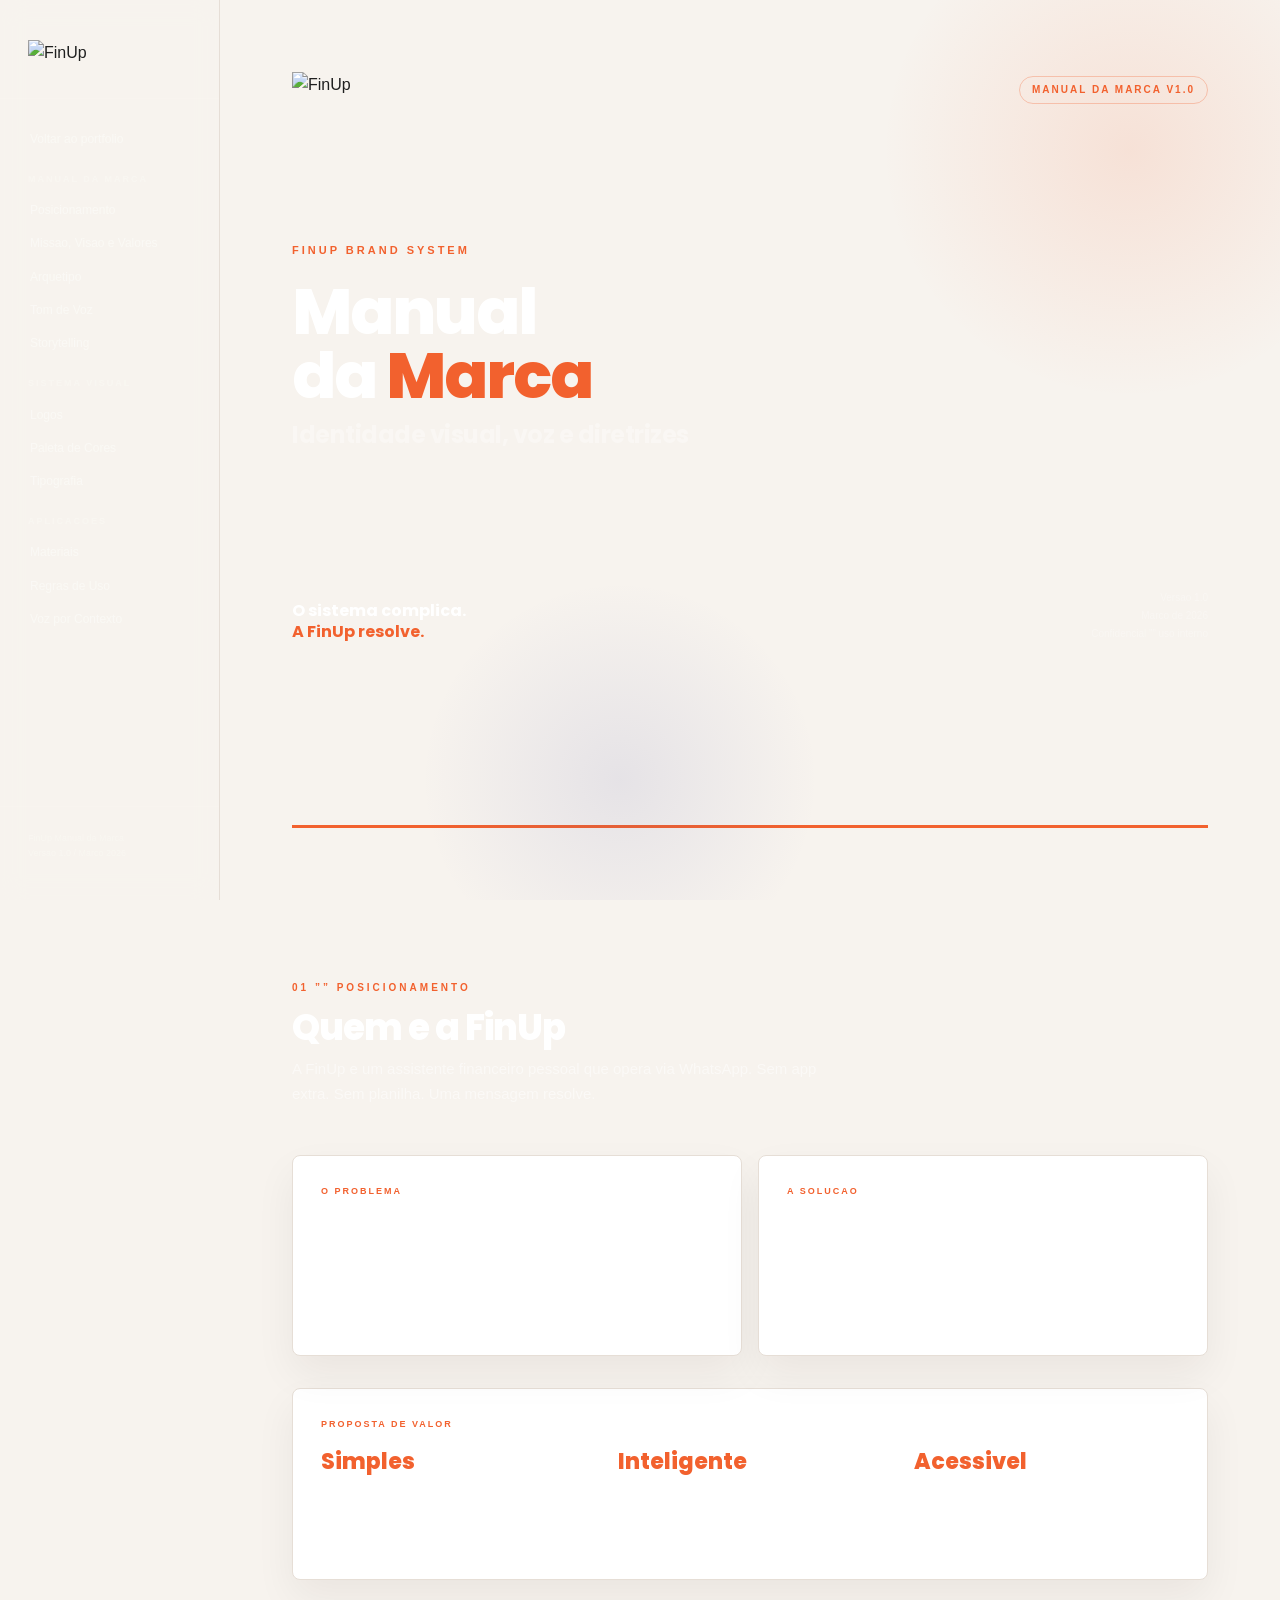
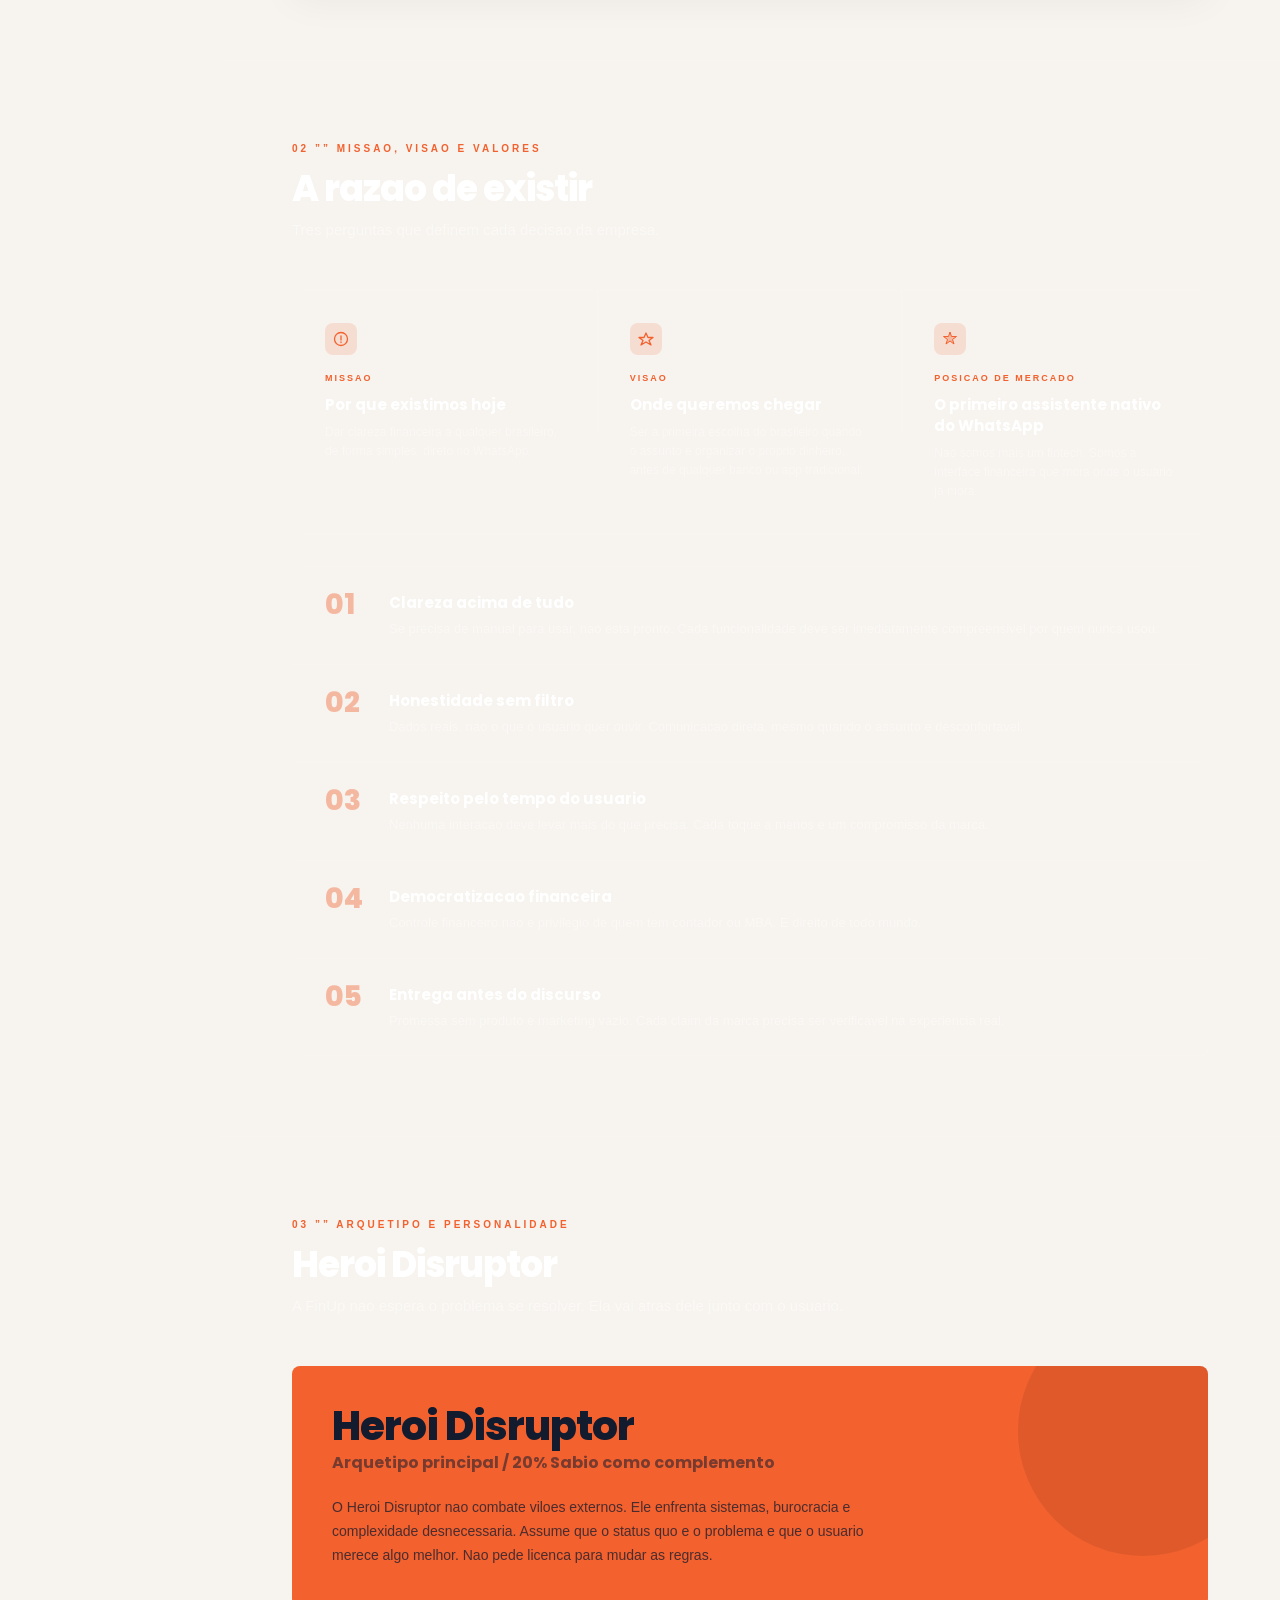
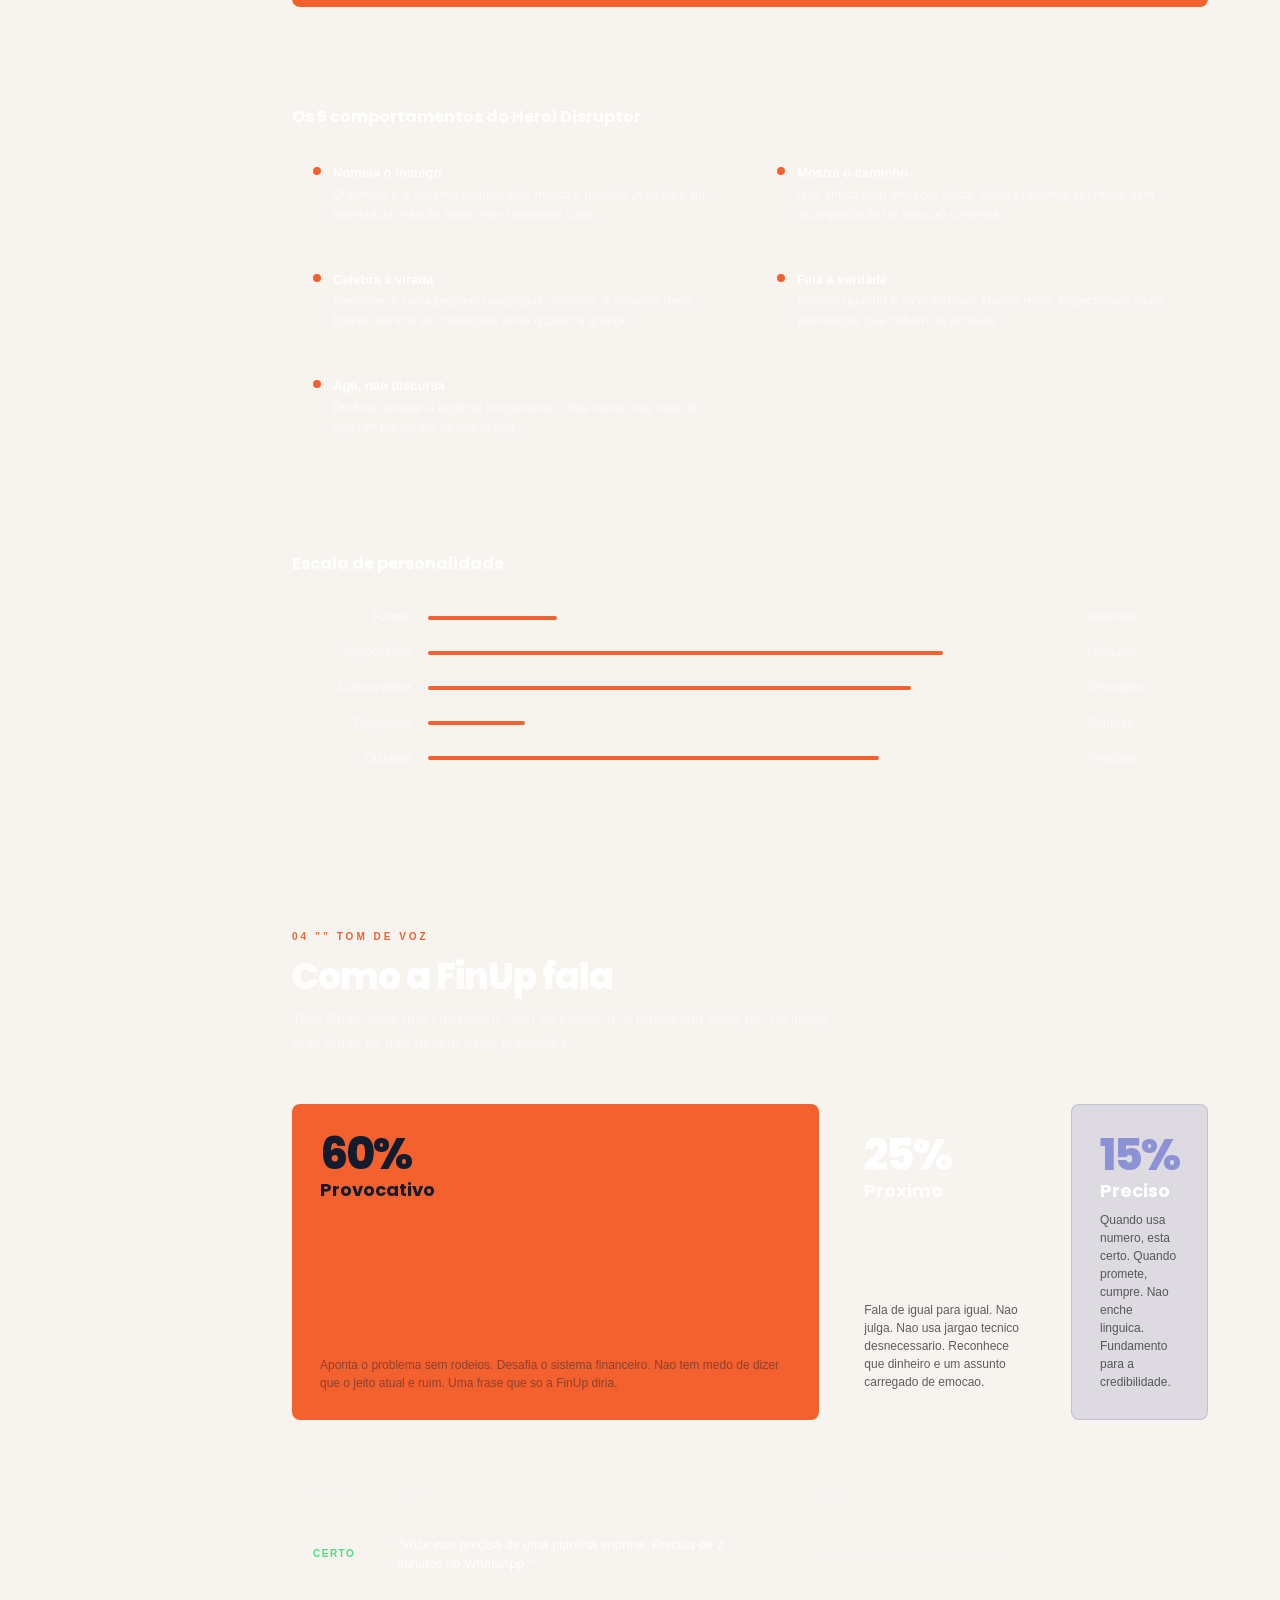
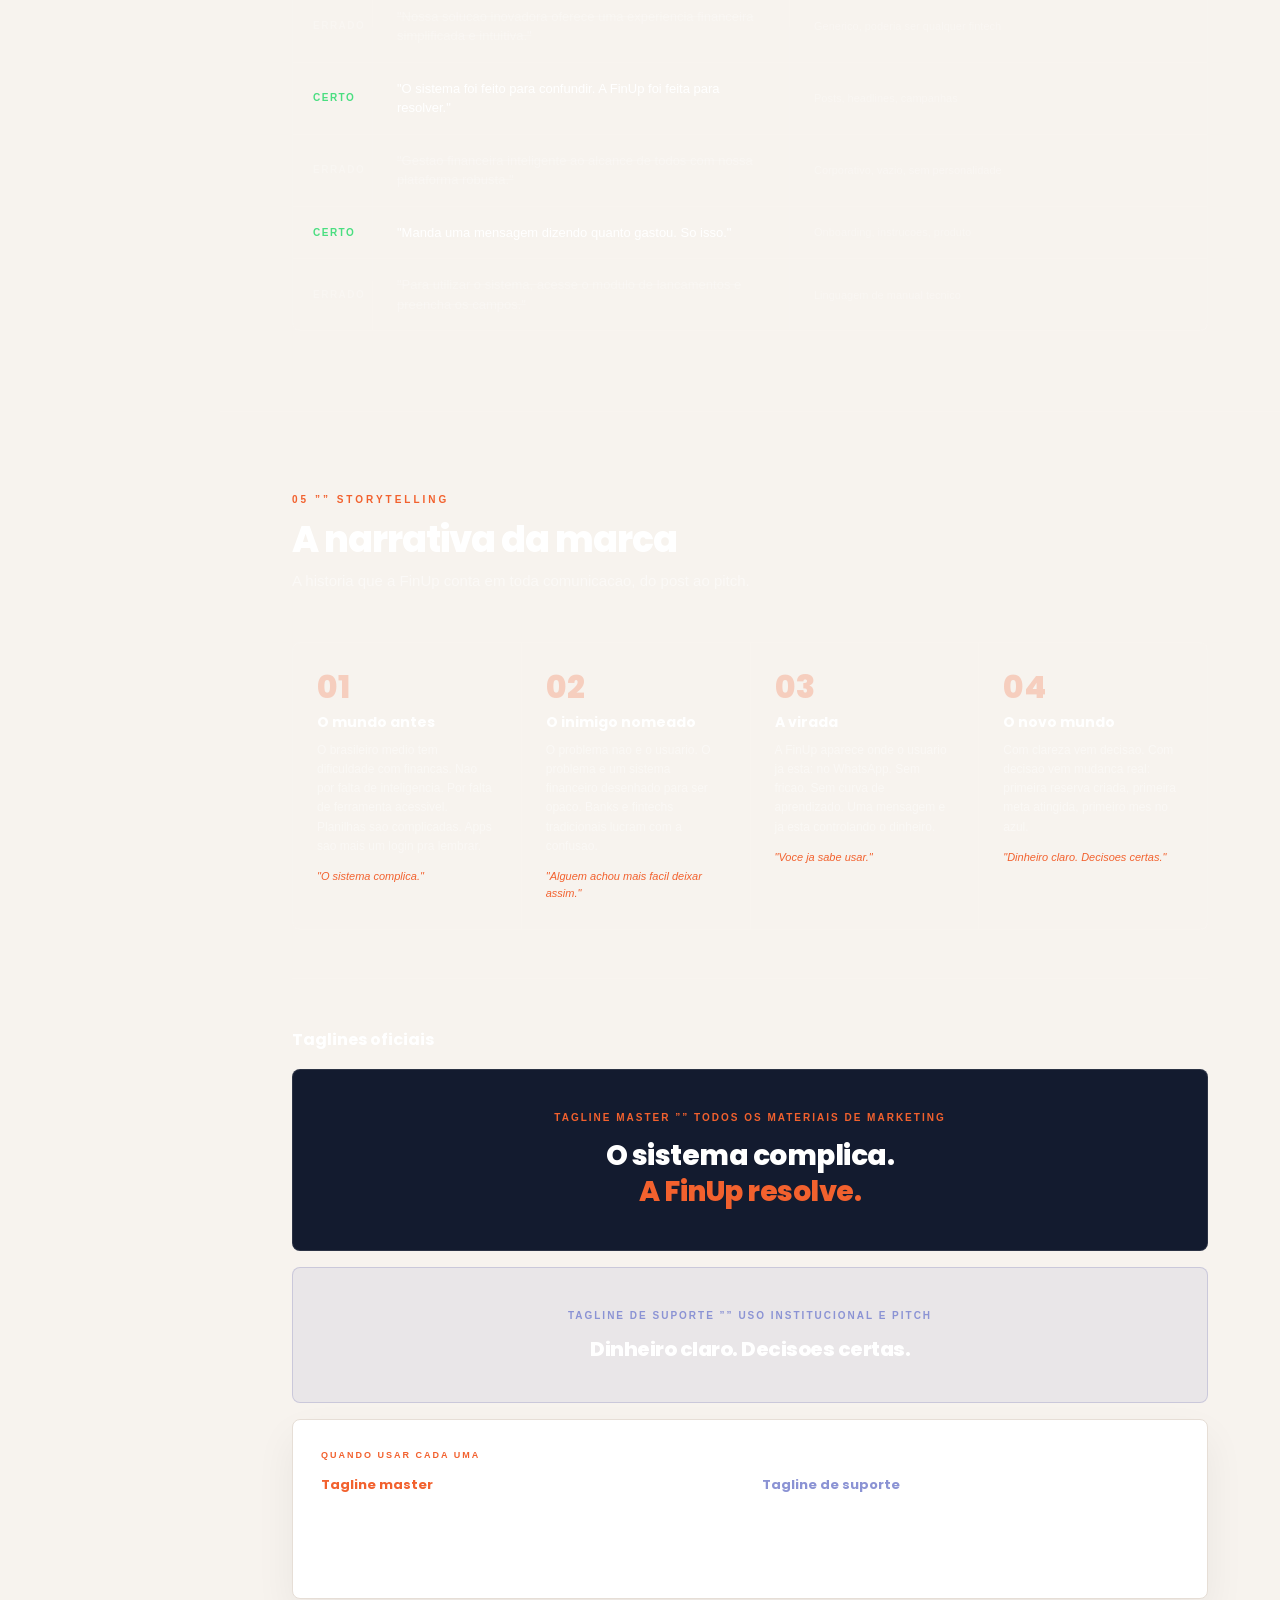
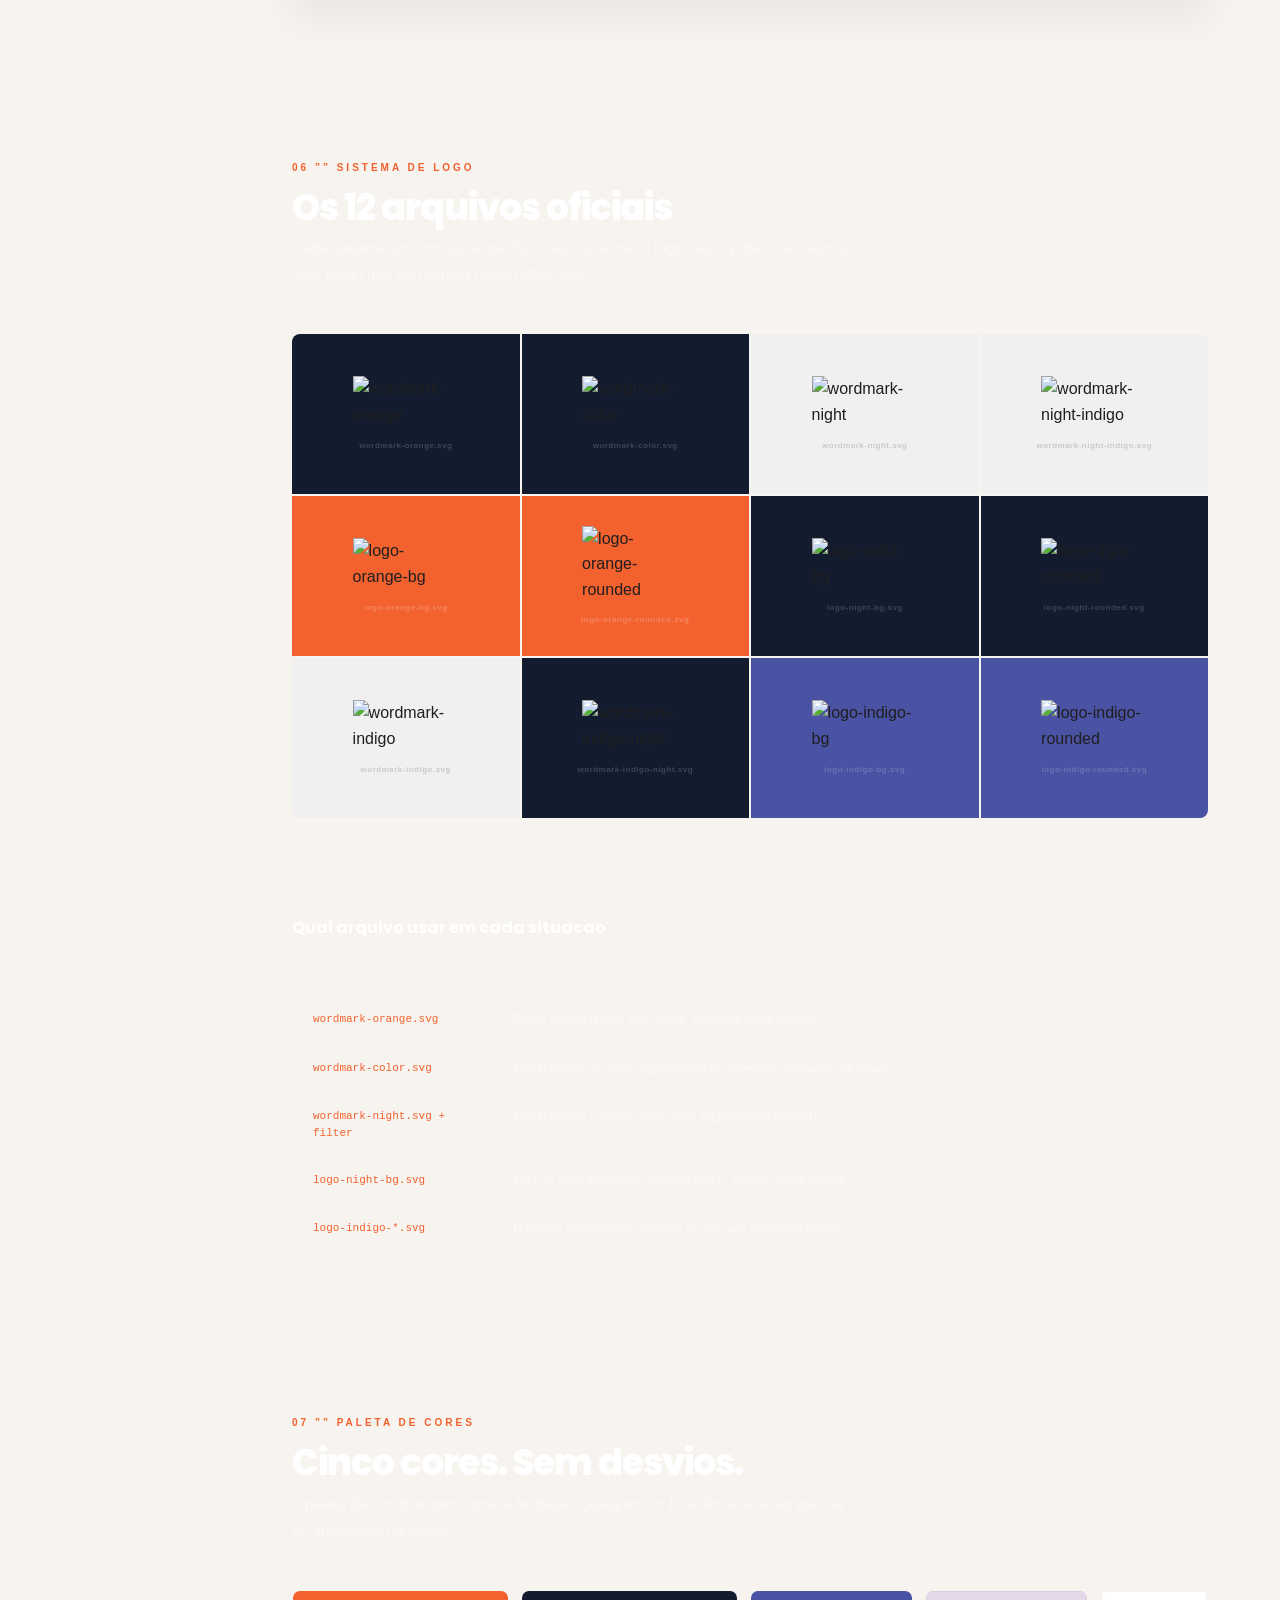
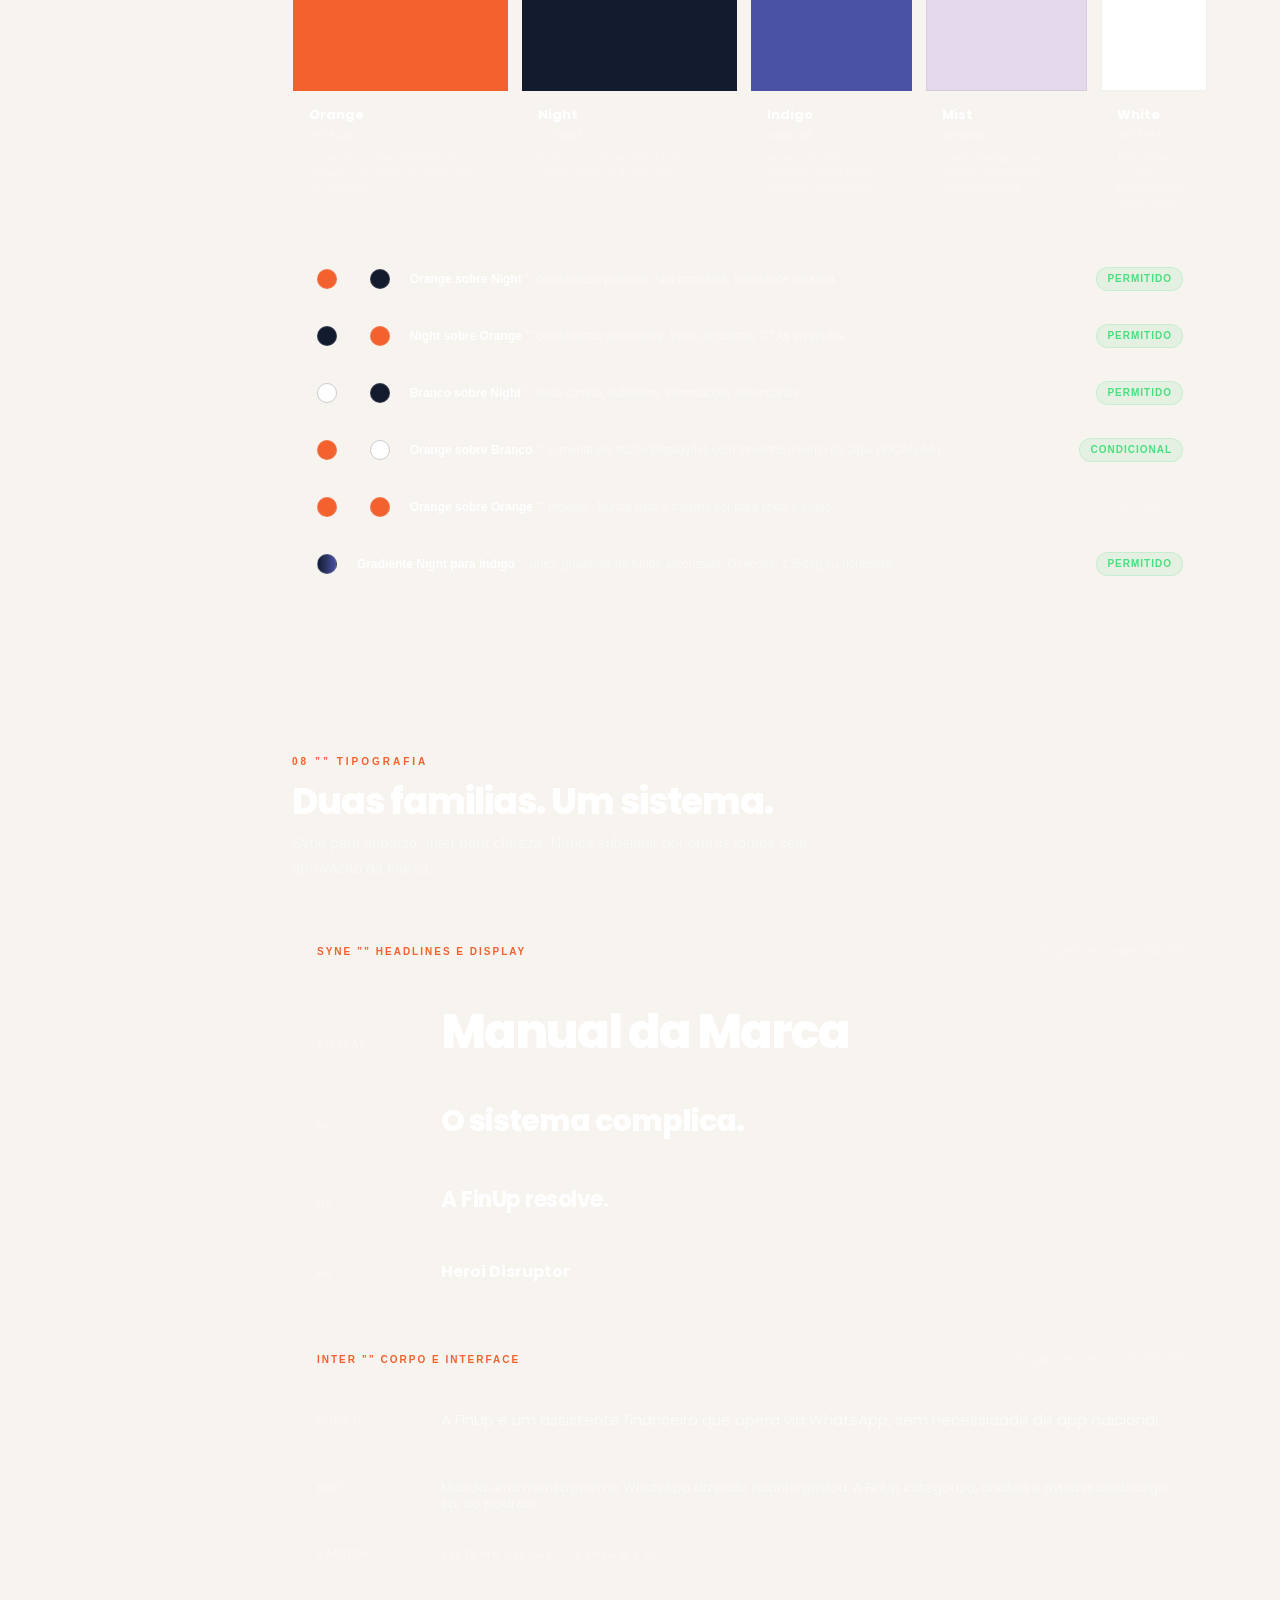
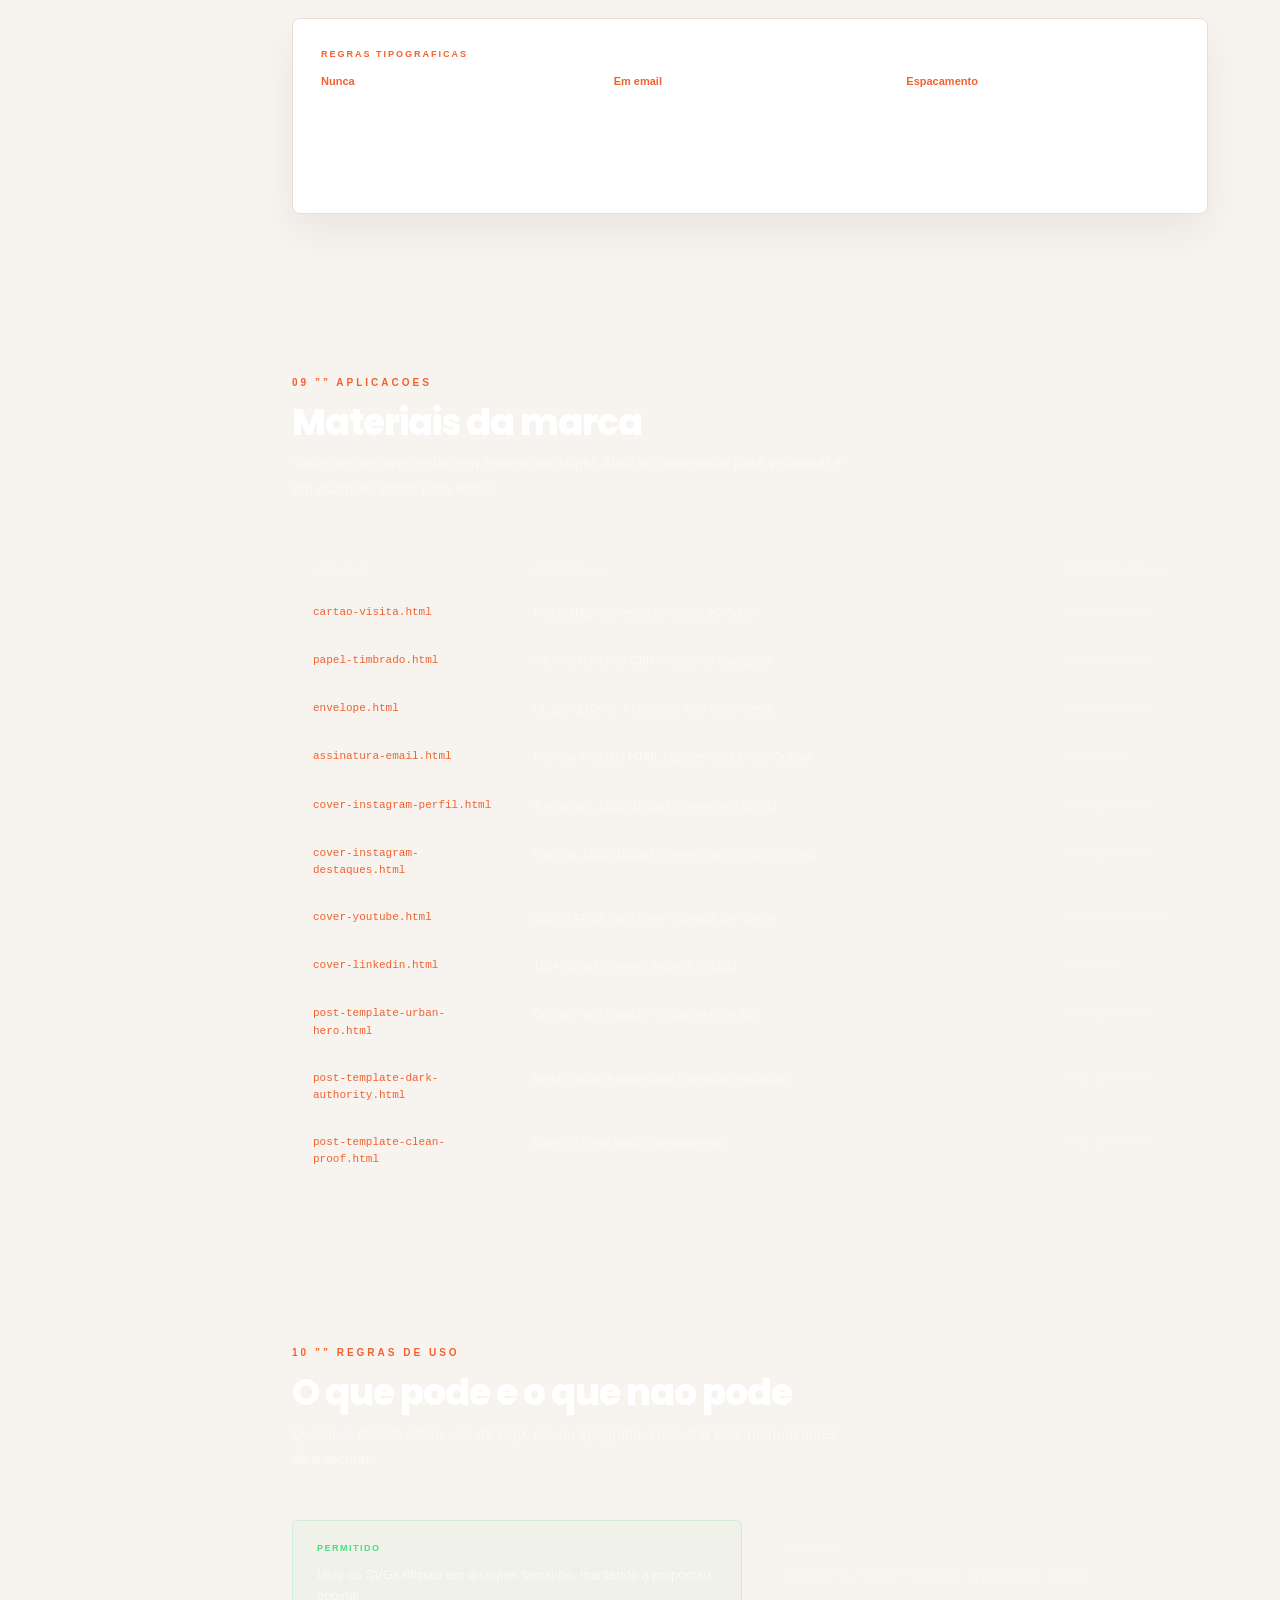
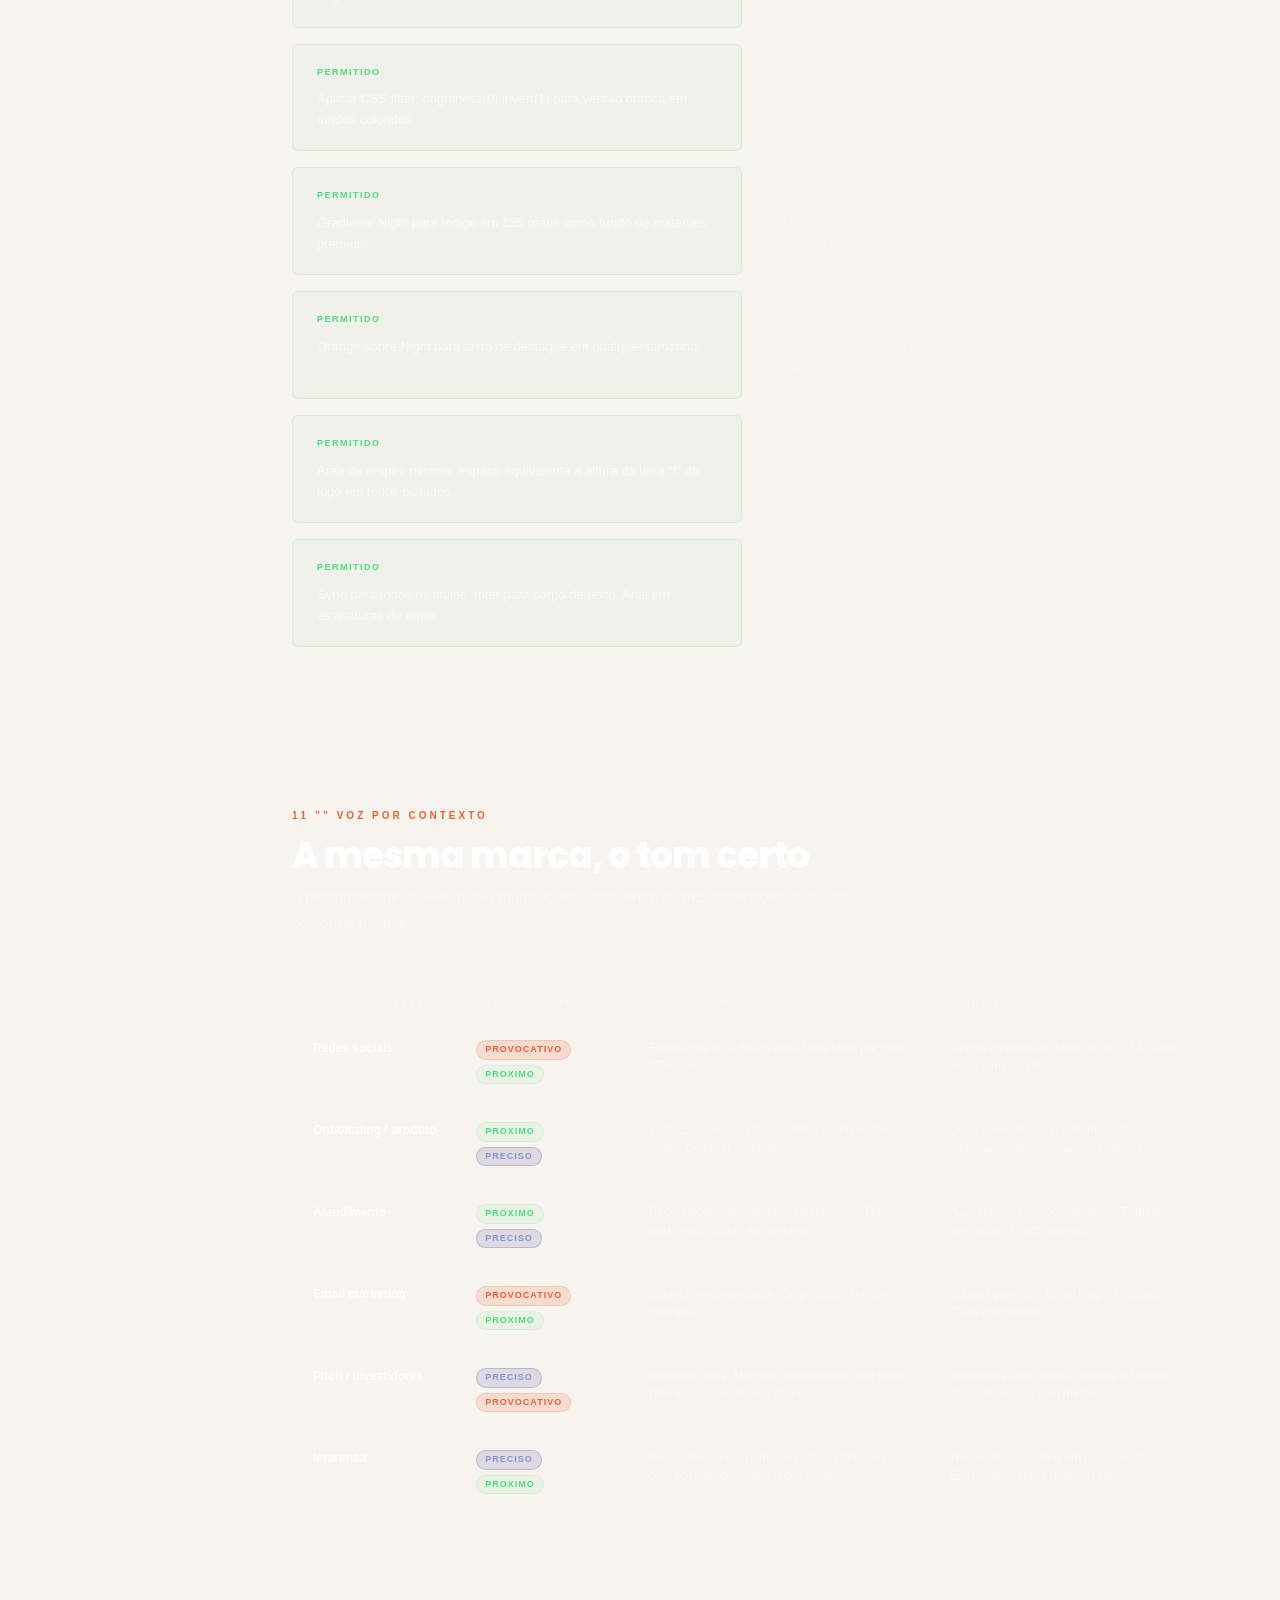
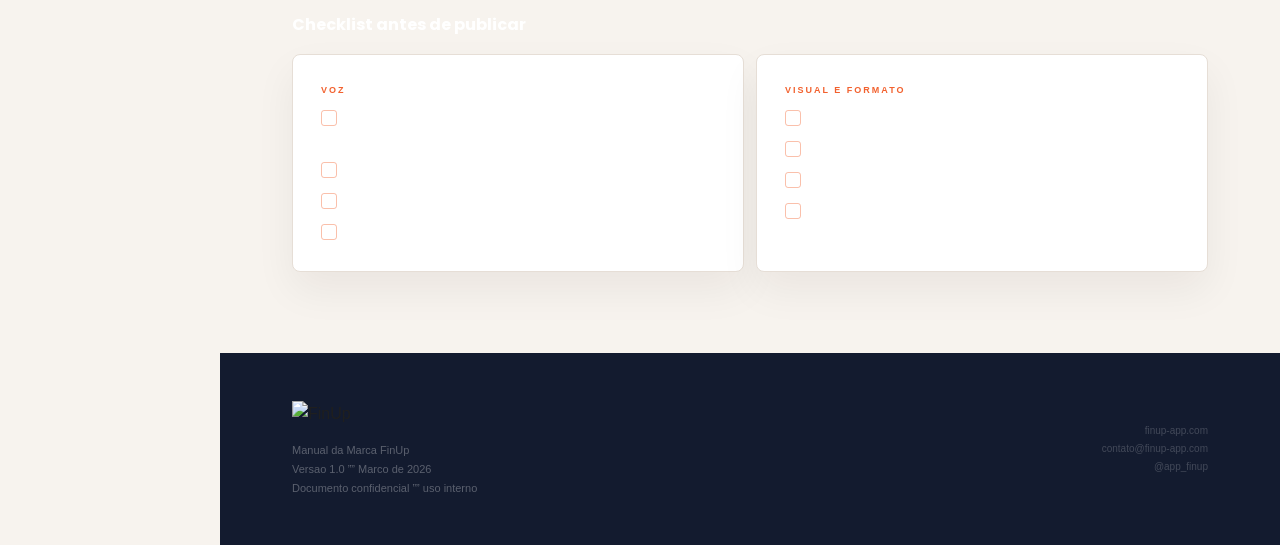
==== andressa-case-brandbook-finup.html @ 6131d9f4 "Initial portfolio for Andressa Juliani" ====
﻿<!DOCTYPE html>
<html lang="pt-BR">
<head>
<meta charset="UTF-8">
<meta name="viewport" content="width=device-width, initial-scale=1.0">
<title>FinUp ”” Manual da Marca 2026</title>
<link href="https://fonts.googleapis.com/css2?family=Poppins:wght@300;400;500;600;700;800&display=swap" rel="stylesheet">
<style>
  /* ===== RESET + BASE ===== */
  *, *::before, *::after { margin: 0; padding: 0; box-sizing: border-box; }

  :root {
    --orange: #f2612e;
    --night: #131b2f;
    --indigo: #4a52a3;
    --mist: #e3d9eb;
    --white: #ffffff;
    --night-60: rgba(19,27,47,0.6);
    --night-30: rgba(19,27,47,0.3);
    --white-60: rgba(255,255,255,0.6);
    --white-40: rgba(255,255,255,0.4);
    --white-15: rgba(255,255,255,0.15);
  }

  html { scroll-behavior: smooth; }

  body {
    font-family: 'Poppins', sans-serif;
    font-weight: 300;
    background: #0d0d0d;
    color: var(--white);
    line-height: 1.6;
  }

  /* ===== NAVEGACAO LATERAL ===== */
  .nav {
    position: fixed;
    left: 0;
    top: 0;
    bottom: 0;
    width: 220px;
    background: #0a0a0a;
    border-right: 1px solid rgba(255,255,255,0.06);
    padding: 40px 0;
    z-index: 100;
    display: flex;
    flex-direction: column;
  }

  .nav-logo {
    padding: 0 28px 32px;
    border-bottom: 1px solid rgba(255,255,255,0.06);
    margin-bottom: 24px;
  }

  .nav-logo img {
    height: 22px;
    width: auto;
  }

  .nav-label {
    font-size: 9px;
    font-weight: 600;
    letter-spacing: 2px;
    text-transform: uppercase;
    color: rgba(255,255,255,0.2);
    padding: 0 28px;
    margin-bottom: 8px;
    margin-top: 16px;
  }

  .nav a {
    display: block;
    padding: 7px 28px;
    font-size: 12px;
    color: rgba(255,255,255,0.4);
    text-decoration: none;
    transition: color 0.2s;
    border-left: 2px solid transparent;
  }

  .nav a:hover {
    color: var(--orange);
    border-left-color: var(--orange);
  }

  .nav-footer {
    margin-top: auto;
    padding: 24px 28px 0;
    border-top: 1px solid rgba(255,255,255,0.06);
  }

  .nav-footer-text {
    font-size: 9px;
    color: rgba(255,255,255,0.2);
    line-height: 1.6;
  }

  /* ===== MAIN ===== */
  main {
    margin-left: 220px;
  }

  /* ===== SECTIONS ===== */
  section {
    padding: 80px 72px;
    border-bottom: 1px solid rgba(255,255,255,0.06);
  }

  /* ===== COVER ===== */
  .cover {
    min-height: 100vh;
    background: var(--night);
    display: flex;
    flex-direction: column;
    justify-content: space-between;
    padding: 72px;
    position: relative;
    overflow: hidden;
    border-bottom: none;
  }

  .cover-glow {
    position: absolute;
    top: -100px;
    right: -100px;
    width: 500px;
    height: 500px;
    border-radius: 50%;
    background: radial-gradient(circle, rgba(242,97,46,0.12) 0%, transparent 70%);
    pointer-events: none;
  }

  .cover-glow-2 {
    position: absolute;
    bottom: -80px;
    left: 200px;
    width: 400px;
    height: 400px;
    border-radius: 50%;
    background: radial-gradient(circle, rgba(74,82,163,0.10) 0%, transparent 70%);
    pointer-events: none;
  }

  .cover-top {
    display: flex;
    align-items: center;
    justify-content: space-between;
    position: relative;
    z-index: 2;
  }

  .cover-top img {
    height: 36px;
    width: auto;
  }

  .cover-badge {
    font-size: 10px;
    font-weight: 600;
    letter-spacing: 2px;
    text-transform: uppercase;
    color: var(--orange);
    border: 1px solid rgba(242,97,46,0.3);
    padding: 5px 12px;
    border-radius: 20px;
  }

  .cover-middle {
    position: relative;
    z-index: 2;
  }

  .cover-eyebrow {
    font-size: 11px;
    font-weight: 600;
    letter-spacing: 3px;
    text-transform: uppercase;
    color: var(--orange);
    margin-bottom: 20px;
  }

  .cover-title {
    font-family: 'Poppins', sans-serif;
    font-weight: 300;
    font-weight: 800;
    font-size: 64px;
    color: var(--white);
    line-height: 1;
    letter-spacing: -2px;
    margin-bottom: 8px;
  }

  .cover-title .accent { color: var(--orange); }

  .cover-subtitle {
    font-family: 'Poppins', sans-serif;
    font-weight: 300;
    font-weight: 700;
    font-size: 24px;
    color: rgba(255,255,255,0.35);
    letter-spacing: -0.5px;
  }

  .cover-bottom {
    display: flex;
    align-items: flex-end;
    justify-content: space-between;
    position: relative;
    z-index: 2;
  }

  .cover-tagline {
    font-family: 'Poppins', sans-serif;
    font-weight: 300;
    font-weight: 700;
    font-size: 16px;
    color: var(--white);
    line-height: 1.3;
  }

  .cover-tagline span {
    color: var(--orange);
  }

  .cover-meta {
    text-align: right;
  }

  .cover-meta-text {
    font-size: 10px;
    color: rgba(255,255,255,0.3);
    line-height: 1.8;
  }

  .orange-rule {
    height: 3px;
    background: var(--orange);
    margin-top: 48px;
  }

  /* ===== SECTION HEADERS ===== */
  .section-eyebrow {
    font-size: 10px;
    font-weight: 600;
    letter-spacing: 3px;
    text-transform: uppercase;
    color: var(--orange);
    margin-bottom: 12px;
  }

  .section-title {
    font-family: 'Poppins', sans-serif;
    font-weight: 300;
    font-weight: 800;
    font-size: 36px;
    color: var(--white);
    line-height: 1.1;
    letter-spacing: -1px;
    margin-bottom: 8px;
  }

  .section-lead {
    font-size: 15px;
    color: rgba(255,255,255,0.5);
    max-width: 560px;
    line-height: 1.7;
    margin-bottom: 48px;
  }

  .section-divider {
    height: 1px;
    background: rgba(255,255,255,0.08);
    margin: 48px 0;
  }

  /* ===== GRID UTILS ===== */
  .grid-2 {
    display: grid;
    grid-template-columns: 1fr 1fr;
    gap: 24px;
  }

  .grid-3 {
    display: grid;
    grid-template-columns: 1fr 1fr 1fr;
    gap: 24px;
  }

  .grid-4 {
    display: grid;
    grid-template-columns: 1fr 1fr 1fr 1fr;
    gap: 24px;
  }

  /* ===== CARDS ===== */
  .card {
    background: rgba(255,255,255,0.04);
    border: 1px solid rgba(255,255,255,0.08);
    border-radius: 8px;
    padding: 28px;
  }

  .card-orange {
    background: rgba(242,97,46,0.08);
    border-color: rgba(242,97,46,0.2);
  }

  .card-indigo {
    background: rgba(74,82,163,0.1);
    border-color: rgba(74,82,163,0.25);
  }

  .card-label {
    font-size: 9px;
    font-weight: 600;
    letter-spacing: 2px;
    text-transform: uppercase;
    color: var(--orange);
    margin-bottom: 12px;
  }

  .card-title {
    font-family: 'Poppins', sans-serif;
    font-weight: 300;
    font-weight: 800;
    font-size: 18px;
    color: var(--white);
    margin-bottom: 8px;
    line-height: 1.2;
  }

  .card-text {
    font-size: 13px;
    color: rgba(255,255,255,0.55);
    line-height: 1.7;
  }

  /* ===== POSICIONAMENTO ===== */
  .mvv-grid {
    display: grid;
    grid-template-columns: 1fr 1fr 1fr;
    gap: 0;
    border: 1px solid rgba(255,255,255,0.08);
    border-radius: 8px;
    overflow: hidden;
  }

  .mvv-item {
    padding: 32px;
    border-right: 1px solid rgba(255,255,255,0.08);
  }

  .mvv-item:last-child { border-right: none; }

  .mvv-icon {
    width: 32px;
    height: 32px;
    border-radius: 8px;
    background: rgba(242,97,46,0.15);
    display: flex;
    align-items: center;
    justify-content: center;
    margin-bottom: 16px;
  }

  .mvv-icon svg { width: 16px; height: 16px; }

  .mvv-label {
    font-size: 9px;
    font-weight: 600;
    letter-spacing: 2px;
    text-transform: uppercase;
    color: var(--orange);
    margin-bottom: 8px;
  }

  .mvv-text {
    font-family: 'Poppins', sans-serif;
    font-weight: 300;
    font-weight: 700;
    font-size: 15px;
    color: var(--white);
    line-height: 1.4;
    margin-bottom: 8px;
  }

  .mvv-subtext {
    font-size: 12px;
    color: rgba(255,255,255,0.4);
    line-height: 1.6;
  }

  /* Valores */
  .valores-list {
    display: flex;
    flex-direction: column;
    gap: 0;
    border: 1px solid rgba(255,255,255,0.08);
    border-radius: 8px;
    overflow: hidden;
    margin-top: 32px;
  }

  .valor-item {
    display: flex;
    align-items: flex-start;
    gap: 24px;
    padding: 24px 32px;
    border-bottom: 1px solid rgba(255,255,255,0.06);
  }

  .valor-item:last-child { border-bottom: none; }

  .valor-num {
    font-family: 'Poppins', sans-serif;
    font-weight: 300;
    font-weight: 800;
    font-size: 28px;
    color: var(--orange);
    opacity: 0.4;
    line-height: 1;
    flex-shrink: 0;
    width: 40px;
  }

  .valor-content { flex: 1; }

  .valor-name {
    font-family: 'Poppins', sans-serif;
    font-weight: 300;
    font-weight: 700;
    font-size: 15px;
    color: var(--white);
    margin-bottom: 4px;
  }

  .valor-desc {
    font-size: 13px;
    color: rgba(255,255,255,0.45);
    line-height: 1.6;
  }

  /* ===== ARQUETIPO ===== */
  .archetype-hero {
    background: var(--orange);
    border-radius: 8px;
    padding: 40px;
    margin-bottom: 24px;
    position: relative;
    overflow: hidden;
  }

  .archetype-hero::before {
    content: '';
    position: absolute;
    top: -60px;
    right: -60px;
    width: 250px;
    height: 250px;
    border-radius: 50%;
    background: rgba(0,0,0,0.08);
  }

  .archetype-name {
    font-family: 'Poppins', sans-serif;
    font-weight: 300;
    font-weight: 800;
    font-size: 40px;
    color: var(--night);
    line-height: 1;
    letter-spacing: -1px;
    margin-bottom: 4px;
    position: relative;
    z-index: 2;
  }

  .archetype-sub {
    font-family: 'Poppins', sans-serif;
    font-weight: 300;
    font-weight: 700;
    font-size: 16px;
    color: rgba(19,27,47,0.55);
    margin-bottom: 20px;
    position: relative;
    z-index: 2;
  }

  .archetype-desc {
    font-size: 14px;
    color: rgba(19,27,47,0.75);
    line-height: 1.7;
    max-width: 560px;
    position: relative;
    z-index: 2;
  }

  .behaviors-grid {
    display: grid;
    grid-template-columns: 1fr 1fr;
    gap: 12px;
  }

  .behavior-item {
    display: flex;
    align-items: flex-start;
    gap: 12px;
    padding: 16px 20px;
    background: rgba(255,255,255,0.04);
    border: 1px solid rgba(255,255,255,0.08);
    border-radius: 6px;
  }

  .behavior-dot {
    width: 8px;
    height: 8px;
    border-radius: 50%;
    background: var(--orange);
    flex-shrink: 0;
    margin-top: 4px;
  }

  .behavior-text {
    font-size: 13px;
    color: rgba(255,255,255,0.65);
    line-height: 1.5;
  }

  .behavior-text strong {
    color: var(--white);
    display: block;
    font-size: 13px;
    margin-bottom: 2px;
  }

  /* Personalidade slider visual */
  .personality-row {
    display: flex;
    flex-direction: column;
    gap: 16px;
    margin-top: 32px;
  }

  .personality-item {
    display: flex;
    align-items: center;
    gap: 16px;
  }

  .personality-label {
    font-size: 12px;
    font-weight: 600;
    color: rgba(255,255,255,0.5);
    width: 120px;
    flex-shrink: 0;
    text-align: right;
  }

  .personality-bar-wrap {
    flex: 1;
    height: 4px;
    background: rgba(255,255,255,0.08);
    border-radius: 2px;
    position: relative;
  }

  .personality-bar {
    height: 100%;
    border-radius: 2px;
    background: var(--orange);
  }

  .personality-label-right {
    font-size: 12px;
    font-weight: 600;
    color: rgba(255,255,255,0.5);
    width: 120px;
    flex-shrink: 0;
  }

  /* ===== TOM DE VOZ ===== */
  .tone-blocks {
    display: grid;
    grid-template-columns: 3fr 1.25fr 0.75fr;
    gap: 16px;
    margin-bottom: 48px;
  }

  .tone-block {
    border-radius: 8px;
    padding: 28px;
    display: flex;
    flex-direction: column;
    justify-content: space-between;
    min-height: 180px;
  }

  .tone-pct {
    font-family: 'Poppins', sans-serif;
    font-weight: 300;
    font-weight: 800;
    font-size: 44px;
    line-height: 1;
    letter-spacing: -2px;
  }

  .tone-name {
    font-family: 'Poppins', sans-serif;
    font-weight: 300;
    font-weight: 700;
    font-size: 18px;
    margin-bottom: 6px;
  }

  .tone-desc {
    font-size: 12px;
    line-height: 1.5;
    opacity: 0.7;
  }

  .certo-errado {
    display: flex;
    flex-direction: column;
    gap: 0;
    border: 1px solid rgba(255,255,255,0.08);
    border-radius: 8px;
    overflow: hidden;
  }

  .ce-item {
    display: grid;
    grid-template-columns: 80px 1fr 1fr;
    border-bottom: 1px solid rgba(255,255,255,0.06);
  }

  .ce-item:last-child { border-bottom: none; }

  .ce-label {
    padding: 16px 20px;
    font-size: 10px;
    font-weight: 600;
    letter-spacing: 1.5px;
    text-transform: uppercase;
    display: flex;
    align-items: center;
    border-right: 1px solid rgba(255,255,255,0.06);
  }

  .ce-certo .ce-label { color: #4ade80; }
  .ce-errado .ce-label { color: rgba(255,255,255,0.25); }

  .ce-text {
    padding: 16px 24px;
    font-size: 13px;
    line-height: 1.5;
    border-right: 1px solid rgba(255,255,255,0.06);
  }

  .ce-certo .ce-text { color: var(--white); }
  .ce-errado .ce-text { color: rgba(255,255,255,0.3); text-decoration: line-through; text-decoration-color: rgba(255,255,255,0.15); }

  .ce-context {
    padding: 16px 24px;
    font-size: 11px;
    color: rgba(255,255,255,0.3);
    line-height: 1.5;
    display: flex;
    align-items: center;
  }

  /* ===== STORYTELLING ===== */
  .story-arc {
    display: flex;
    align-items: stretch;
    gap: 0;
    border: 1px solid rgba(255,255,255,0.08);
    border-radius: 8px;
    overflow: hidden;
    margin-bottom: 32px;
  }

  .story-phase {
    flex: 1;
    padding: 28px 24px;
    border-right: 1px solid rgba(255,255,255,0.08);
    position: relative;
  }

  .story-phase:last-child { border-right: none; }

  .story-phase-num {
    font-family: 'Poppins', sans-serif;
    font-weight: 300;
    font-weight: 800;
    font-size: 32px;
    color: rgba(242,97,46,0.25);
    line-height: 1;
    margin-bottom: 8px;
  }

  .story-phase-name {
    font-family: 'Poppins', sans-serif;
    font-weight: 300;
    font-weight: 700;
    font-size: 14px;
    color: var(--white);
    margin-bottom: 8px;
  }

  .story-phase-text {
    font-size: 12px;
    color: rgba(255,255,255,0.45);
    line-height: 1.6;
  }

  .story-phase-quote {
    margin-top: 12px;
    font-size: 11px;
    font-style: italic;
    color: var(--orange);
    line-height: 1.5;
  }

  /* Taglines */
  .tagline-hero {
    background: var(--night);
    border: 1px solid rgba(255,255,255,0.1);
    border-radius: 8px;
    padding: 40px;
    text-align: center;
    margin-bottom: 16px;
  }

  .tagline-text {
    font-family: 'Poppins', sans-serif;
    font-weight: 300;
    font-weight: 800;
    font-size: 28px;
    color: var(--white);
    letter-spacing: -0.5px;
    line-height: 1.3;
  }

  .tagline-text .accent { color: var(--orange); }

  .tagline-type {
    font-size: 10px;
    font-weight: 600;
    letter-spacing: 2px;
    text-transform: uppercase;
    color: var(--orange);
    margin-top: 16px;
  }

  /* ===== SISTEMA VISUAL ===== */

  /* Logos */
  .logo-grid {
    display: grid;
    grid-template-columns: repeat(4, 1fr);
    gap: 2px;
    border-radius: 8px;
    overflow: hidden;
  }

  .logo-cell {
    height: 160px;
    display: flex;
    flex-direction: column;
    align-items: center;
    justify-content: center;
    padding: 24px 32px;
    gap: 12px;
    position: relative;
  }

  .logo-cell img {
    width: 65%;
    height: auto;
    max-height: 80px;
    object-fit: contain;
  }

  .logo-cell-name {
    font-size: 8px;
    font-weight: 600;
    letter-spacing: 0.5px;
    opacity: 0.45;
    text-align: center;
  }

  /* Paleta */
  .palette-row {
    display: grid;
    grid-template-columns: 2fr 2fr 1.5fr 1.5fr 1fr;
    gap: 12px;
    margin-bottom: 24px;
  }

  .color-swatch {
    border-radius: 8px;
    overflow: hidden;
    border: 1px solid rgba(255,255,255,0.08);
  }

  .swatch-block {
    height: 100px;
  }

  .swatch-info {
    background: rgba(255,255,255,0.03);
    padding: 14px 16px;
  }

  .swatch-name {
    font-family: 'Poppins', sans-serif;
    font-weight: 300;
    font-weight: 700;
    font-size: 13px;
    color: var(--white);
    margin-bottom: 2px;
  }

  .swatch-hex {
    font-family: 'Courier New', monospace;
    font-size: 11px;
    color: rgba(255,255,255,0.4);
    margin-bottom: 6px;
  }

  .swatch-uses {
    font-size: 10px;
    color: rgba(255,255,255,0.3);
    line-height: 1.5;
  }

  .color-rules {
    display: flex;
    flex-direction: column;
    gap: 0;
    border: 1px solid rgba(255,255,255,0.08);
    border-radius: 8px;
    overflow: hidden;
    margin-top: 24px;
  }

  .color-rule-item {
    display: flex;
    align-items: center;
    gap: 20px;
    padding: 16px 24px;
    border-bottom: 1px solid rgba(255,255,255,0.06);
  }

  .color-rule-item:last-child { border-bottom: none; }

  .color-pair {
    display: flex;
    gap: 4px;
    flex-shrink: 0;
  }

  .color-dot-sm {
    width: 20px;
    height: 20px;
    border-radius: 50%;
    border: 1px solid rgba(255,255,255,0.12);
  }

  .color-arrow {
    font-size: 12px;
    color: rgba(255,255,255,0.2);
    display: flex;
    align-items: center;
    padding: 0 4px;
  }

  .color-rule-text {
    font-size: 12px;
    color: rgba(255,255,255,0.55);
    line-height: 1.5;
  }

  .color-rule-text strong {
    color: var(--white);
  }

  .color-rule-status {
    margin-left: auto;
    font-size: 10px;
    font-weight: 600;
    letter-spacing: 1px;
    text-transform: uppercase;
    padding: 3px 10px;
    border-radius: 20px;
    flex-shrink: 0;
  }

  .status-ok {
    background: rgba(74,222,128,0.1);
    color: #4ade80;
    border: 1px solid rgba(74,222,128,0.2);
  }

  .status-no {
    background: rgba(255,255,255,0.04);
    color: rgba(255,255,255,0.25);
    border: 1px solid rgba(255,255,255,0.08);
  }

  /* Tipografia */
  .type-specimen {
    border: 1px solid rgba(255,255,255,0.08);
    border-radius: 8px;
    overflow: hidden;
    margin-bottom: 12px;
  }

  .type-header {
    display: flex;
    align-items: center;
    justify-content: space-between;
    padding: 14px 24px;
    background: rgba(255,255,255,0.03);
    border-bottom: 1px solid rgba(255,255,255,0.06);
  }

  .type-family {
    font-size: 10px;
    font-weight: 600;
    letter-spacing: 2px;
    text-transform: uppercase;
    color: var(--orange);
  }

  .type-role {
    font-size: 10px;
    color: rgba(255,255,255,0.3);
  }

  .type-body {
    padding: 28px 24px;
  }

  .type-scale {
    display: flex;
    flex-direction: column;
    gap: 20px;
  }

  .type-row {
    display: flex;
    align-items: baseline;
    gap: 24px;
    border-bottom: 1px solid rgba(255,255,255,0.04);
    padding-bottom: 16px;
  }

  .type-row:last-child {
    border-bottom: none;
    padding-bottom: 0;
  }

  .type-meta {
    width: 100px;
    flex-shrink: 0;
  }

  .type-meta-name {
    font-size: 10px;
    font-weight: 600;
    color: rgba(255,255,255,0.35);
    text-transform: uppercase;
    letter-spacing: 1px;
    line-height: 1;
    margin-bottom: 2px;
  }

  .type-meta-spec {
    font-size: 9px;
    color: rgba(255,255,255,0.2);
    font-family: 'Courier New', monospace;
  }

  .type-sample {
    flex: 1;
    color: var(--white);
    line-height: 1.2;
  }

  /* ===== APLICACOES ===== */
  .app-preview-grid {
    display: grid;
    grid-template-columns: 1fr 1fr;
    gap: 24px;
    margin-bottom: 24px;
  }

  .app-preview-item {
    border-radius: 8px;
    overflow: hidden;
    border: 1px solid rgba(255,255,255,0.08);
  }

  .app-preview-label {
    padding: 10px 16px;
    font-size: 9px;
    font-weight: 600;
    letter-spacing: 2px;
    text-transform: uppercase;
    color: rgba(255,255,255,0.3);
    background: rgba(255,255,255,0.03);
    border-bottom: 1px solid rgba(255,255,255,0.06);
  }

  .app-preview-canvas {
    padding: 20px;
    display: flex;
    align-items: center;
    justify-content: center;
    min-height: 160px;
  }

  /* Mini card de visita */
  .mini-card {
    width: 200px;
    height: 112px;
    border-radius: 4px;
    position: relative;
    overflow: hidden;
    box-shadow: 0 4px 16px rgba(0,0,0,0.3);
  }

  .mini-card-front {
    background: var(--night);
    display: flex;
    flex-direction: column;
    justify-content: space-between;
    padding: 14px 16px 0;
    height: 100%;
  }

  .mini-card-front img {
    height: 16px;
    width: auto;
  }

  .mini-card-front .mini-tagline {
    font-size: 6px;
    color: rgba(255,255,255,0.4);
    padding-bottom: 10px;
    line-height: 1.6;
  }

  .mini-card-bar {
    position: absolute;
    bottom: 0;
    left: 0;
    right: 0;
    height: 2px;
    background: var(--orange);
  }

  .mini-card-verso {
    background: var(--orange);
    display: flex;
    flex-direction: column;
    justify-content: space-between;
    padding: 14px 16px;
    height: 100%;
  }

  .mini-card-verso .mini-name {
    font-family: 'Poppins', sans-serif;
    font-weight: 300;
    font-weight: 700;
    font-size: 9px;
    color: var(--white);
  }

  .mini-card-verso .mini-role {
    font-size: 6px;
    color: rgba(255,255,255,0.7);
    margin-bottom: 6px;
  }

  .mini-card-verso .mini-contact {
    font-size: 5.5px;
    color: rgba(255,255,255,0.85);
    line-height: 1.7;
  }

  .mini-card-verso img {
    height: 10px;
    width: auto;
    filter: brightness(0) invert(1);
    opacity: 0.9;
    align-self: flex-end;
  }

  /* Mini post */
  .mini-post {
    width: 120px;
    height: 120px;
    position: relative;
    overflow: hidden;
    box-shadow: 0 4px 16px rgba(0,0,0,0.3);
  }

  /* ===== REGRAS DE USO ===== */
  .rules-grid {
    display: grid;
    grid-template-columns: 1fr 1fr;
    gap: 16px;
  }

  .rule-item {
    padding: 20px 24px;
    border-radius: 6px;
    border: 1px solid;
  }

  .rule-ok {
    border-color: rgba(74,222,128,0.2);
    background: rgba(74,222,128,0.04);
  }

  .rule-no {
    border-color: rgba(255,255,255,0.08);
    background: rgba(255,255,255,0.02);
  }

  .rule-status {
    font-size: 9px;
    font-weight: 600;
    letter-spacing: 1.5px;
    text-transform: uppercase;
    margin-bottom: 10px;
  }

  .rule-ok .rule-status { color: #4ade80; }
  .rule-no .rule-status { color: rgba(255,255,255,0.25); }

  .rule-text {
    font-size: 13px;
    color: rgba(255,255,255,0.65);
    line-height: 1.6;
  }

  .rule-no .rule-text { color: rgba(255,255,255,0.3); }

  /* ===== TOM POR CONTEXTO ===== */
  .context-table {
    width: 100%;
    border: 1px solid rgba(255,255,255,0.08);
    border-radius: 8px;
    overflow: hidden;
    border-collapse: collapse;
  }

  .context-table th {
    background: rgba(255,255,255,0.04);
    padding: 12px 20px;
    font-size: 9px;
    font-weight: 600;
    letter-spacing: 2px;
    text-transform: uppercase;
    color: rgba(255,255,255,0.35);
    text-align: left;
    border-bottom: 1px solid rgba(255,255,255,0.08);
  }

  .context-table td {
    padding: 16px 20px;
    font-size: 12px;
    color: rgba(255,255,255,0.55);
    border-bottom: 1px solid rgba(255,255,255,0.05);
    vertical-align: top;
    line-height: 1.5;
  }

  .context-table tr:last-child td { border-bottom: none; }

  .context-table td:first-child {
    font-weight: 600;
    color: var(--white);
    white-space: nowrap;
  }

  .tag-pill {
    display: inline-block;
    font-size: 9px;
    font-weight: 600;
    letter-spacing: 1px;
    text-transform: uppercase;
    padding: 2px 8px;
    border-radius: 20px;
    margin-right: 4px;
    margin-bottom: 4px;
  }

  .tag-prov { background: rgba(242,97,46,0.15); color: var(--orange); border: 1px solid rgba(242,97,46,0.2); }
  .tag-prox { background: rgba(74,222,128,0.08); color: #4ade80; border: 1px solid rgba(74,222,128,0.15); }
  .tag-prec { background: rgba(74,82,163,0.15); color: #8b93d4; border: 1px solid rgba(74,82,163,0.25); }

  /* ===== FOOTER ===== */
  .doc-footer {
    padding: 48px 72px;
    background: var(--night);
    display: flex;
    align-items: center;
    justify-content: space-between;
  }

  .footer-left img {
    height: 28px;
    width: auto;
    margin-bottom: 12px;
    display: block;
  }

  .footer-left-text {
    font-size: 11px;
    color: rgba(255,255,255,0.3);
    line-height: 1.7;
  }

  .footer-right {
    text-align: right;
    font-size: 10px;
    color: rgba(255,255,255,0.2);
    line-height: 1.8;
  }
</style>
  <link rel="stylesheet" href="andressa-case-theme.css" />
</head>
<body>

<!-- NAVEGACAO -->
<nav class="nav">
  <div class="nav-logo">
    <img src="../../assets/logos/wordmark-orange.svg" alt="FinUp">
  </div>

  <a href="portfolio-andressa-standalone.html#cases">Voltar ao portfolio</a>

  <div class="nav-label">Manual da Marca</div>
  <a href="#posicionamento">Posicionamento</a>
  <a href="#mvv">Missao, Visao e Valores</a>
  <a href="#arquetipo">Arquetipo</a>
  <a href="#tom">Tom de Voz</a>
  <a href="#storytelling">Storytelling</a>

  <div class="nav-label">Sistema Visual</div>
  <a href="#logos">Logos</a>
  <a href="#cores">Paleta de Cores</a>
  <a href="#tipografia">Tipografia</a>

  <div class="nav-label">Aplicacoes</div>
  <a href="#aplicacoes">Materiais</a>
  <a href="#regras">Regras de Uso</a>
  <a href="#contexto">Voz por Contexto</a>

  <div class="nav-footer">
    <div class="nav-footer-text">
      FinUp Manual da Marca<br>
      Versao 1.0 / Marco 2026
    </div>
  </div>
</nav>

<!-- MAIN -->
<main>

  <!-- COVER -->
  <section class="cover" id="cover">
    <div class="cover-glow"></div>
    <div class="cover-glow-2"></div>

    <div class="cover-top">
      <img src="../../assets/logos/wordmark-orange.svg" alt="FinUp">
      <div class="cover-badge">Manual da Marca v1.0</div>
    </div>

    <div class="cover-middle">
      <div class="cover-eyebrow">FinUp Brand System</div>
      <div class="cover-title">
        Manual<br>da <span class="accent">Marca</span>
      </div>
      <div class="cover-subtitle">Identidade visual, voz e diretrizes</div>
    </div>

    <div class="cover-bottom">
      <div class="cover-tagline">
        O sistema complica.<br>
        <span>A FinUp resolve.</span>
      </div>
      <div class="cover-meta">
        <div class="cover-meta-text">
          Versao 1.0<br>
          Marco de 2026<br>
          Confidencial ”” uso interno
        </div>
      </div>
    </div>

    <div class="orange-rule"></div>
  </section>

  <!-- POSICIONAMENTO -->
  <section id="posicionamento">
    <div class="section-eyebrow">01 ”” Posicionamento</div>
    <div class="section-title">Quem e a FinUp</div>
    <div class="section-lead">A FinUp e um assistente financeiro pessoal que opera via WhatsApp. Sem app extra. Sem planilha. Uma mensagem resolve.</div>

    <div class="grid-2" style="gap:16px;margin-bottom:32px;">
      <div class="card card-orange">
        <div class="card-label">O problema</div>
        <div class="card-title">O sistema financeiro foi feito para confundir</div>
        <div class="card-text">Apps complexos, planilhas sem fim, termos tecnicos. As pessoas desistem antes de comecar. Nao por preguica. Por falta de uma ferramenta feita para humanos.</div>
      </div>
      <div class="card">
        <div class="card-label">A solucao</div>
        <div class="card-title">Financas que cabem numa mensagem de WhatsApp</div>
        <div class="card-text">A FinUp remove todas as barreiras. Nao precisa instalar nada novo. Nao precisa aprender nada. Voce ja sabe usar o WhatsApp. Isso e suficiente.</div>
      </div>
    </div>

    <div class="card">
      <div class="card-label">Proposta de valor</div>
      <div style="display:grid;grid-template-columns:1fr 1fr 1fr;gap:32px;margin-top:8px;">
        <div>
          <div style="font-family:'Poppins',sans-serif;font-weight:800;font-size:22px;color:var(--orange);margin-bottom:6px;">Simples</div>
          <div class="card-text">Registro de gastos em segundos, via mensagem de texto no WhatsApp.</div>
        </div>
        <div>
          <div style="font-family:'Poppins',sans-serif;font-weight:800;font-size:22px;color:var(--orange);margin-bottom:6px;">Inteligente</div>
          <div class="card-text">IA categoriza, analisa e gera insights sem que o usuario precise configurar nada.</div>
        </div>
        <div>
          <div style="font-family:'Poppins',sans-serif;font-weight:800;font-size:22px;color:var(--orange);margin-bottom:6px;">Acessivel</div>
          <div class="card-text">Funciona em qualquer celular com WhatsApp. Sem barreira tecnica, sem custo de adocao.</div>
        </div>
      </div>
    </div>
  </section>

  <!-- MISSAO VISAO VALORES -->
  <section id="mvv">
    <div class="section-eyebrow">02 ”” Missao, Visao e Valores</div>
    <div class="section-title">A razao de existir</div>
    <div class="section-lead">Tres perguntas que definem cada decisao da empresa.</div>

    <div class="mvv-grid">
      <div class="mvv-item">
        <div class="mvv-icon">
          <svg viewBox="0 0 16 16" fill="none" xmlns="http://www.w3.org/2000/svg">
            <circle cx="8" cy="8" r="6.5" stroke="#f2612e" stroke-width="1.3"/>
            <path d="M8 5v4M8 11v.5" stroke="#f2612e" stroke-width="1.3" stroke-linecap="round"/>
          </svg>
        </div>
        <div class="mvv-label">Missao</div>
        <div class="mvv-text">Por que existimos hoje</div>
        <div class="mvv-subtext">Dar clareza financeira a qualquer brasileiro, de forma simples, direto no WhatsApp.</div>
      </div>
      <div class="mvv-item">
        <div class="mvv-icon">
          <svg viewBox="0 0 16 16" fill="none" xmlns="http://www.w3.org/2000/svg">
            <path d="M8 2L10 6.5H15L11 9.5L13 14L8 11L3 14L5 9.5L1 6.5H6L8 2Z" stroke="#f2612e" stroke-width="1.3" stroke-linejoin="round"/>
          </svg>
        </div>
        <div class="mvv-label">Visao</div>
        <div class="mvv-text">Onde queremos chegar</div>
        <div class="mvv-subtext">Ser a primeira escolha do brasileiro quando o assunto e organizar o proprio dinheiro, antes de qualquer banco ou app tradicional.</div>
      </div>
      <div class="mvv-item">
        <div class="mvv-icon">
          <svg viewBox="0 0 16 16" fill="none" xmlns="http://www.w3.org/2000/svg">
            <path d="M8 1L9.5 5.5H14.5L10.5 8.5L12 13L8 10L4 13L5.5 8.5L1.5 5.5H6.5L8 1Z" fill="#f2612e" fill-opacity="0.3" stroke="#f2612e" stroke-width="1"/>
          </svg>
        </div>
        <div class="mvv-label">Posicao de mercado</div>
        <div class="mvv-text">O primeiro assistente nativo do WhatsApp</div>
        <div class="mvv-subtext">Nao somos mais um fintech. Somos a interface financeira que mora onde o usuario ja mora.</div>
      </div>
    </div>

    <div class="valores-list">
      <div class="valor-item">
        <div class="valor-num">01</div>
        <div class="valor-content">
          <div class="valor-name">Clareza acima de tudo</div>
          <div class="valor-desc">Se precisa de manual para usar, nao esta pronto. Cada funcionalidade deve ser imediatamente compreensivel por quem nunca usou.</div>
        </div>
      </div>
      <div class="valor-item">
        <div class="valor-num">02</div>
        <div class="valor-content">
          <div class="valor-name">Honestidade sem filtro</div>
          <div class="valor-desc">Dados reais, nao o que o usuario quer ouvir. Comunicacao direta, mesmo quando o assunto e desconfortavel.</div>
        </div>
      </div>
      <div class="valor-item">
        <div class="valor-num">03</div>
        <div class="valor-content">
          <div class="valor-name">Respeito pelo tempo do usuario</div>
          <div class="valor-desc">Nenhuma interacao deve levar mais do que precisa. Cada toque a menos e um compromisso da marca.</div>
        </div>
      </div>
      <div class="valor-item">
        <div class="valor-num">04</div>
        <div class="valor-content">
          <div class="valor-name">Democratizacao financeira</div>
          <div class="valor-desc">Controle financeiro nao e privilegio de quem tem contador ou MBA. E direito de todo mundo.</div>
        </div>
      </div>
      <div class="valor-item">
        <div class="valor-num">05</div>
        <div class="valor-content">
          <div class="valor-name">Entrega antes do discurso</div>
          <div class="valor-desc">Promessa sem produto e marketing vazio. Cada claim da marca precisa ser verificavel na experiencia real.</div>
        </div>
      </div>
    </div>
  </section>

  <!-- ARQUETIPO -->
  <section id="arquetipo">
    <div class="section-eyebrow">03 ”” Arquetipo e Personalidade</div>
    <div class="section-title">Heroi Disruptor</div>
    <div class="section-lead">A FinUp nao espera o problema se resolver. Ela vai atras dele junto com o usuario.</div>

    <div class="archetype-hero">
      <div class="archetype-name">Heroi Disruptor</div>
      <div class="archetype-sub">Arquetipo principal / 20% Sabio como complemento</div>
      <div class="archetype-desc">
        O Heroi Disruptor nao combate viloes externos. Ele enfrenta sistemas, burocracia e complexidade desnecessaria. Assume que o status quo e o problema e que o usuario merece algo melhor. Nao pede licenca para mudar as regras.
      </div>
    </div>

    <div class="section-divider"></div>

    <div style="margin-bottom:24px;">
      <div style="font-family:'Poppins',sans-serif;font-weight:700;font-size:16px;color:var(--white);margin-bottom:16px;">Os 5 comportamentos do Heroi Disruptor</div>
      <div class="behaviors-grid">
        <div class="behavior-item">
          <div class="behavior-dot"></div>
          <div class="behavior-text"><strong>Nomeia o inimigo</strong>O inimigo e o sistema complicado, nunca o usuario. A culpa e da burocracia, nao de quem nao consegue usar.</div>
        </div>
        <div class="behavior-item">
          <div class="behavior-dot"></div>
          <div class="behavior-text"><strong>Mostra o caminho</strong>Nao critica sem oferecer saida. Cada problema apontado vem acompanhado de solucao concreta.</div>
        </div>
        <div class="behavior-item">
          <div class="behavior-dot"></div>
          <div class="behavior-text"><strong>Celebra a virada</strong>Reconhece cada pequeno avanço do usuario. A primeira meta batida merece ser celebrada tanto quanto a grande.</div>
        </div>
        <div class="behavior-item">
          <div class="behavior-dot"></div>
          <div class="behavior-text"><strong>Fala a verdade</strong>Mesmo quando e inconfortavel. Dados reais, expectativas reais, promessas que cabem no produto.</div>
        </div>
        <div class="behavior-item">
          <div class="behavior-dot" style="grid-column: span 2;"></div>
          <div class="behavior-text"><strong>Age, nao discursa</strong>Prefere mostrar a explicar longamente. Uma demo vale mais do que um paragrafo de marketing.</div>
        </div>
      </div>
    </div>

    <div class="section-divider"></div>

    <div style="font-family:'Poppins',sans-serif;font-weight:700;font-size:16px;color:var(--white);margin-bottom:16px;">Escala de personalidade</div>

    <div class="personality-row">
      <div class="personality-item">
        <div class="personality-label">Formal</div>
        <div class="personality-bar-wrap">
          <div class="personality-bar" style="width:20%;"></div>
        </div>
        <div class="personality-label-right">Informal</div>
      </div>
      <div class="personality-item">
        <div class="personality-label">Corporativo</div>
        <div class="personality-bar-wrap">
          <div class="personality-bar" style="width:80%;"></div>
        </div>
        <div class="personality-label-right">Humano</div>
      </div>
      <div class="personality-item">
        <div class="personality-label">Conservador</div>
        <div class="personality-bar-wrap">
          <div class="personality-bar" style="width:75%;"></div>
        </div>
        <div class="personality-label-right">Disruptivo</div>
      </div>
      <div class="personality-item">
        <div class="personality-label">Complexo</div>
        <div class="personality-bar-wrap">
          <div class="personality-bar" style="width:15%;"></div>
        </div>
        <div class="personality-label-right">Simples</div>
      </div>
      <div class="personality-item">
        <div class="personality-label">Distante</div>
        <div class="personality-bar-wrap">
          <div class="personality-bar" style="width:70%;"></div>
        </div>
        <div class="personality-label-right">Proximo</div>
      </div>
    </div>
  </section>

  <!-- TOM DE VOZ -->
  <section id="tom">
    <div class="section-eyebrow">04 ”” Tom de Voz</div>
    <div class="section-title">Como a FinUp fala</div>
    <div class="section-lead">Tres dimensoes que coexistem. Nao se excluem. A proporcao varia por contexto, mas todas as tres devem estar presentes.</div>

    <div class="tone-blocks">
      <div class="tone-block" style="background:var(--orange);">
        <div>
          <div class="tone-pct" style="color:var(--night);">60%</div>
          <div class="tone-name" style="color:var(--night);">Provocativo</div>
        </div>
        <div class="tone-desc" style="color:rgba(19,27,47,0.65);">Aponta o problema sem rodeios. Desafia o sistema financeiro. Nao tem medo de dizer que o jeito atual e ruim. Uma frase que so a FinUp diria.</div>
      </div>
      <div class="tone-block" style="background:rgba(255,255,255,0.06);border:1px solid rgba(255,255,255,0.1);">
        <div>
          <div class="tone-pct" style="color:var(--white);">25%</div>
          <div class="tone-name" style="color:var(--white);">Proximo</div>
        </div>
        <div class="tone-desc">Fala de igual para igual. Nao julga. Nao usa jargao tecnico desnecessario. Reconhece que dinheiro e um assunto carregado de emocao.</div>
      </div>
      <div class="tone-block" style="background:rgba(74,82,163,0.15);border:1px solid rgba(74,82,163,0.2);">
        <div>
          <div class="tone-pct" style="color:#8b93d4;">15%</div>
          <div class="tone-name" style="color:var(--white);">Preciso</div>
        </div>
        <div class="tone-desc">Quando usa numero, esta certo. Quando promete, cumpre. Nao enche linguica. Fundamento para a credibilidade.</div>
      </div>
    </div>

    <div class="certo-errado">
      <div class="ce-item" style="background:rgba(255,255,255,0.02);">
        <div class="ce-label" style="color:rgba(255,255,255,0.25);font-size:9px;letter-spacing:1px;">FRASE</div>
        <div class="ce-text" style="font-size:11px;color:rgba(255,255,255,0.3);">Certo</div>
        <div class="ce-context" style="font-size:11px;color:rgba(255,255,255,0.3);">Errado</div>
      </div>
      <div class="ce-item ce-certo">
        <div class="ce-label">Certo</div>
        <div class="ce-text">"Voce nao precisa de uma planilha enorme. Precisa de 2 minutos no WhatsApp."</div>
        <div class="ce-context">Marketing, redes sociais, onboarding</div>
      </div>
      <div class="ce-item ce-errado">
        <div class="ce-label">Errado</div>
        <div class="ce-text">"Nossa solucao inovadora oferece uma experiencia financeira simplificada e intuitiva."</div>
        <div class="ce-context">Generico, poderia ser qualquer fintech</div>
      </div>
      <div class="ce-item ce-certo">
        <div class="ce-label">Certo</div>
        <div class="ce-text">"O sistema foi feito para confundir. A FinUp foi feita para resolver."</div>
        <div class="ce-context">Posts, headlines, campanhas</div>
      </div>
      <div class="ce-item ce-errado">
        <div class="ce-label">Errado</div>
        <div class="ce-text">"Gestao financeira inteligente ao alcance de todos com nossa plataforma robusta."</div>
        <div class="ce-context">Corporativo, vazio, sem personalidade</div>
      </div>
      <div class="ce-item ce-certo">
        <div class="ce-label">Certo</div>
        <div class="ce-text">"Manda uma mensagem dizendo quanto gastou. So isso."</div>
        <div class="ce-context">Onboarding, instrucoes, produto</div>
      </div>
      <div class="ce-item ce-errado">
        <div class="ce-label">Errado</div>
        <div class="ce-text">"Para utilizar o sistema, acesse o modulo de lancamentos e preencha os campos."</div>
        <div class="ce-context">Linguagem de manual tecnico</div>
      </div>
    </div>
  </section>

  <!-- STORYTELLING -->
  <section id="storytelling">
    <div class="section-eyebrow">05 ”” Storytelling</div>
    <div class="section-title">A narrativa da marca</div>
    <div class="section-lead">A historia que a FinUp conta em toda comunicacao, do post ao pitch.</div>

    <div class="story-arc">
      <div class="story-phase">
        <div class="story-phase-num">01</div>
        <div class="story-phase-name">O mundo antes</div>
        <div class="story-phase-text">O brasileiro medio tem dificuldade com financas. Nao por falta de inteligencia. Por falta de ferramenta acessivel. Planilhas sao complicadas. Apps sao mais um login pra lembrar.</div>
        <div class="story-phase-quote">"O sistema complica."</div>
      </div>
      <div class="story-phase">
        <div class="story-phase-num">02</div>
        <div class="story-phase-name">O inimigo nomeado</div>
        <div class="story-phase-text">O problema nao e o usuario. O problema e um sistema financeiro desenhado para ser opaco. Banks e fintechs tradicionais lucram com a confusao.</div>
        <div class="story-phase-quote">"Alguem achou mais facil deixar assim."</div>
      </div>
      <div class="story-phase">
        <div class="story-phase-num">03</div>
        <div class="story-phase-name">A virada</div>
        <div class="story-phase-text">A FinUp aparece onde o usuario ja esta: no WhatsApp. Sem fricao. Sem curva de aprendizado. Uma mensagem e ja esta controlando o dinheiro.</div>
        <div class="story-phase-quote">"Voce ja sabe usar."</div>
      </div>
      <div class="story-phase">
        <div class="story-phase-num">04</div>
        <div class="story-phase-name">O novo mundo</div>
        <div class="story-phase-text">Com clareza vem decisao. Com decisao vem mudanca real: primeira reserva criada, primeira meta atingida, primeiro mes no azul.</div>
        <div class="story-phase-quote">"Dinheiro claro. Decisoes certas."</div>
      </div>
    </div>

    <div class="section-divider"></div>

    <div style="font-family:'Poppins',sans-serif;font-weight:700;font-size:16px;color:var(--white);margin-bottom:16px;">Taglines oficiais</div>

    <div class="tagline-hero">
      <div style="font-size:10px;font-weight:600;letter-spacing:2px;text-transform:uppercase;color:var(--orange);margin-bottom:12px;">Tagline master ”” todos os materiais de marketing</div>
      <div class="tagline-text">O sistema complica.<br><span class="accent">A FinUp resolve.</span></div>
    </div>

    <div class="tagline-hero" style="background:rgba(74,82,163,0.08);border-color:rgba(74,82,163,0.2);">
      <div style="font-size:10px;font-weight:600;letter-spacing:2px;text-transform:uppercase;color:#8b93d4;margin-bottom:12px;">Tagline de suporte ”” uso institucional e pitch</div>
      <div class="tagline-text" style="font-size:20px;">Dinheiro claro. Decisoes certas.</div>
    </div>

    <div class="card" style="margin-top:16px;">
      <div class="card-label">Quando usar cada uma</div>
      <div style="display:grid;grid-template-columns:1fr 1fr;gap:24px;margin-top:8px;">
        <div>
          <div style="font-family:'Poppins',sans-serif;font-weight:700;font-size:13px;color:var(--orange);margin-bottom:8px;">Tagline master</div>
          <div class="card-text">Posts, ads, banners, cartao de visita, capa de redes sociais, materiais de venda ao consumidor final, qualquer ponto de contato com o publico.</div>
        </div>
        <div>
          <div style="font-family:'Poppins',sans-serif;font-weight:700;font-size:13px;color:#8b93d4;margin-bottom:8px;">Tagline de suporte</div>
          <div class="card-text">Pitch para investidores, materiais de imprensa, apresentacoes para parceiros institucionais. Contextos onde o tom provocativo nao e adequado.</div>
        </div>
      </div>
    </div>
  </section>

  <!-- LOGOS -->
  <section id="logos">
    <div class="section-eyebrow">06 ”” Sistema de Logo</div>
    <div class="section-title">Os 12 arquivos oficiais</div>
    <div class="section-lead">Cada variante tem um uso especifico. Nunca recriar o logo. Nunca distorcer. Nunca usar fundo que nao consta nesta referencia.</div>

    <div class="logo-grid">
      <!-- Linha 1: Wordmarks em fundo transparente -->
      <div class="logo-cell" style="background:var(--night);">
        <img src="../../assets/logos/wordmark-orange.svg" alt="wordmark-orange">
        <div class="logo-cell-name" style="color:rgba(255,255,255,0.4);">wordmark-orange.svg</div>
      </div>
      <div class="logo-cell" style="background:var(--night);">
        <img src="../../assets/logos/wordmark-color.svg" alt="wordmark-color">
        <div class="logo-cell-name" style="color:rgba(255,255,255,0.4);">wordmark-color.svg</div>
      </div>
      <div class="logo-cell" style="background:#f0f0f0;">
        <img src="../../assets/logos/wordmark-night.svg" alt="wordmark-night">
        <div class="logo-cell-name" style="color:rgba(19,27,47,0.4);">wordmark-night.svg</div>
      </div>
      <div class="logo-cell" style="background:#f0f0f0;">
        <img src="../../assets/logos/wordmark-night-indigo.svg" alt="wordmark-night-indigo">
        <div class="logo-cell-name" style="color:rgba(19,27,47,0.4);">wordmark-night-indigo.svg</div>
      </div>

      <!-- Linha 2: Logos com fundo solido -->
      <div class="logo-cell" style="background:var(--orange);">
        <img src="../../assets/logos/logo-orange-bg.svg" alt="logo-orange-bg">
        <div class="logo-cell-name" style="color:rgba(255,255,255,0.5);">logo-orange-bg.svg</div>
      </div>
      <div class="logo-cell" style="background:var(--orange);">
        <img src="../../assets/logos/logo-orange-rounded.svg" alt="logo-orange-rounded">
        <div class="logo-cell-name" style="color:rgba(255,255,255,0.5);">logo-orange-rounded.svg</div>
      </div>
      <div class="logo-cell" style="background:var(--night);">
        <img src="../../assets/logos/logo-night-bg.svg" alt="logo-night-bg">
        <div class="logo-cell-name" style="color:rgba(255,255,255,0.4);">logo-night-bg.svg</div>
      </div>
      <div class="logo-cell" style="background:var(--night);">
        <img src="../../assets/logos/logo-night-rounded.svg" alt="logo-night-rounded">
        <div class="logo-cell-name" style="color:rgba(255,255,255,0.4);">logo-night-rounded.svg</div>
      </div>

      <!-- Linha 3: Variantes Indigo -->
      <div class="logo-cell" style="background:#f0f0f0;">
        <img src="../../assets/logos/wordmark-indigo.svg" alt="wordmark-indigo">
        <div class="logo-cell-name" style="color:rgba(19,27,47,0.4);">wordmark-indigo.svg</div>
      </div>
      <div class="logo-cell" style="background:var(--night);">
        <img src="../../assets/logos/wordmark-indigo-night.svg" alt="wordmark-indigo-night">
        <div class="logo-cell-name" style="color:rgba(255,255,255,0.4);">wordmark-indigo-night.svg</div>
      </div>
      <div class="logo-cell" style="background:var(--indigo);">
        <img src="../../assets/logos/logo-indigo-bg.svg" alt="logo-indigo-bg">
        <div class="logo-cell-name" style="color:rgba(255,255,255,0.4);">logo-indigo-bg.svg</div>
      </div>
      <div class="logo-cell" style="background:var(--indigo);">
        <img src="../../assets/logos/logo-indigo-rounded.svg" alt="logo-indigo-rounded">
        <div class="logo-cell-name" style="color:rgba(255,255,255,0.4);">logo-indigo-rounded.svg</div>
      </div>
    </div>

    <div class="section-divider"></div>

    <div style="font-family:'Poppins',sans-serif;font-weight:700;font-size:16px;color:var(--white);margin-bottom:16px;">Qual arquivo usar em cada situacao</div>

    <div style="display:flex;flex-direction:column;gap:0;border:1px solid rgba(255,255,255,0.08);border-radius:8px;overflow:hidden;">
      <div style="display:grid;grid-template-columns:200px 1fr;border-bottom:1px solid rgba(255,255,255,0.08);">
        <div style="padding:12px 20px;font-size:9px;font-weight:600;letter-spacing:2px;text-transform:uppercase;color:rgba(255,255,255,0.3);background:rgba(255,255,255,0.03);">Arquivo</div>
        <div style="padding:12px 20px;font-size:9px;font-weight:600;letter-spacing:2px;text-transform:uppercase;color:rgba(255,255,255,0.3);background:rgba(255,255,255,0.03);">Quando usar</div>
      </div>
      <div style="display:grid;grid-template-columns:200px 1fr;border-bottom:1px solid rgba(255,255,255,0.06);">
        <div style="padding:14px 20px;font-family:'Courier New',monospace;font-size:11px;color:var(--orange);border-right:1px solid rgba(255,255,255,0.06);">wordmark-orange.svg</div>
        <div style="padding:14px 20px;font-size:12px;color:rgba(255,255,255,0.55);">Fundo escuro (Night, dark mode, gradiente Night-Indigo)</div>
      </div>
      <div style="display:grid;grid-template-columns:200px 1fr;border-bottom:1px solid rgba(255,255,255,0.06);">
        <div style="padding:14px 20px;font-family:'Courier New',monospace;font-size:11px;color:var(--orange);border-right:1px solid rgba(255,255,255,0.06);">wordmark-color.svg</div>
        <div style="padding:14px 20px;font-size:12px;color:rgba(255,255,255,0.55);">Fundo branco ou claro (papel timbrado, envelope, assinatura de email)</div>
      </div>
      <div style="display:grid;grid-template-columns:200px 1fr;border-bottom:1px solid rgba(255,255,255,0.06);">
        <div style="padding:14px 20px;font-family:'Courier New',monospace;font-size:11px;color:var(--orange);border-right:1px solid rgba(255,255,255,0.06);">wordmark-night.svg + filter</div>
        <div style="padding:14px 20px;font-size:12px;color:rgba(255,255,255,0.55);">Fundo laranja ”” aplicar CSS: filter: brightness(0) invert(1)</div>
      </div>
      <div style="display:grid;grid-template-columns:200px 1fr;border-bottom:1px solid rgba(255,255,255,0.06);">
        <div style="padding:14px 20px;font-family:'Courier New',monospace;font-size:11px;color:var(--orange);border-right:1px solid rgba(255,255,255,0.06);">logo-night-bg.svg</div>
        <div style="padding:14px 20px;font-size:12px;color:rgba(255,255,255,0.55);">Foto de perfil Instagram (variante Night), favicon, ícone de app</div>
      </div>
      <div style="display:grid;grid-template-columns:200px 1fr;">
        <div style="padding:14px 20px;font-family:'Courier New',monospace;font-size:11px;color:var(--orange);border-right:1px solid rgba(255,255,255,0.06);">logo-indigo-*.svg</div>
        <div style="padding:14px 20px;font-size:12px;color:rgba(255,255,255,0.55);">Materiais institucionais, variante de cor para contextos formais</div>
      </div>
    </div>
  </section>

  <!-- CORES -->
  <section id="cores">
    <div class="section-eyebrow">07 ”” Paleta de Cores</div>
    <div class="section-title">Cinco cores. Sem desvios.</div>
    <div class="section-lead">A paleta da FinUp e intencional e fechada. Qualquer cor fora desta selecao precisa de aprovacao da marca.</div>

    <div class="palette-row">
      <div class="color-swatch">
        <div class="swatch-block" style="background:#f2612e;"></div>
        <div class="swatch-info">
          <div class="swatch-name">Orange</div>
          <div class="swatch-hex">#f2612e</div>
          <div class="swatch-uses">Cor principal. CTAs, headlines de destaque, elementos de energia. Barra de identidade.</div>
        </div>
      </div>
      <div class="color-swatch">
        <div class="swatch-block" style="background:#131b2f;"></div>
        <div class="swatch-info">
          <div class="swatch-name">Night</div>
          <div class="swatch-hex">#131b2f</div>
          <div class="swatch-uses">Fundo principal. Headers, fundos escuros, texto em fundos claros.</div>
        </div>
      </div>
      <div class="color-swatch">
        <div class="swatch-block" style="background:#4a52a3;"></div>
        <div class="swatch-info">
          <div class="swatch-name">Indigo</div>
          <div class="swatch-hex">#4a52a3</div>
          <div class="swatch-uses">Acento secundario. Gradientes Night-Indigo, elementos institucionais.</div>
        </div>
      </div>
      <div class="color-swatch">
        <div class="swatch-block" style="background:#e3d9eb;border:1px solid rgba(0,0,0,0.06);"></div>
        <div class="swatch-info">
          <div class="swatch-name">Mist</div>
          <div class="swatch-hex">#e3d9eb</div>
          <div class="swatch-uses">Fundo alternativo claro. Rodapes institucionais, backgrounds sutis.</div>
        </div>
      </div>
      <div class="color-swatch">
        <div class="swatch-block" style="background:#ffffff;border:1px solid rgba(0,0,0,0.06);"></div>
        <div class="swatch-info">
          <div class="swatch-name">White</div>
          <div class="swatch-hex">#ffffff</div>
          <div class="swatch-uses">Texto sobre escuros. Espacamento e respiro visual.</div>
        </div>
      </div>
    </div>

    <div class="color-rules">
      <div class="color-rule-item">
        <div class="color-pair">
          <div class="color-dot-sm" style="background:#f2612e;"></div>
          <div class="color-arrow">em</div>
          <div class="color-dot-sm" style="background:#131b2f;"></div>
        </div>
        <div class="color-rule-text"><strong>Orange sobre Night</strong> ”” combinacao primaria. Alto contraste, identidade maxima.</div>
        <div class="color-rule-status status-ok">Permitido</div>
      </div>
      <div class="color-rule-item">
        <div class="color-pair">
          <div class="color-dot-sm" style="background:#131b2f;"></div>
          <div class="color-arrow">em</div>
          <div class="color-dot-sm" style="background:#f2612e;"></div>
        </div>
        <div class="color-rule-text"><strong>Night sobre Orange</strong> ”” combinacao secundaria. Verso do cartao, CTAs invertidos.</div>
        <div class="color-rule-status status-ok">Permitido</div>
      </div>
      <div class="color-rule-item">
        <div class="color-pair">
          <div class="color-dot-sm" style="background:#ffffff;border:1px solid #ccc;"></div>
          <div class="color-arrow">em</div>
          <div class="color-dot-sm" style="background:#131b2f;"></div>
        </div>
        <div class="color-rule-text"><strong>Branco sobre Night</strong> ”” texto corrido, subtitulos, informacoes secundarias.</div>
        <div class="color-rule-status status-ok">Permitido</div>
      </div>
      <div class="color-rule-item">
        <div class="color-pair">
          <div class="color-dot-sm" style="background:#f2612e;"></div>
          <div class="color-arrow">em</div>
          <div class="color-dot-sm" style="background:#ffffff;border:1px solid #ccc;"></div>
        </div>
        <div class="color-rule-text"><strong>Orange sobre Branco</strong> ”” somente em titulos Display/H1 com tamanho minimo de 24px (WCAG AA).</div>
        <div class="color-rule-status status-ok">Condicional</div>
      </div>
      <div class="color-rule-item">
        <div class="color-pair">
          <div class="color-dot-sm" style="background:#f2612e;"></div>
          <div class="color-arrow">em</div>
          <div class="color-dot-sm" style="background:#f2612e;"></div>
        </div>
        <div class="color-rule-text"><strong>Orange sobre Orange</strong> ”” proibido. Nunca usar a mesma cor para texto e fundo.</div>
        <div class="color-rule-status status-no">Proibido</div>
      </div>
      <div class="color-rule-item">
        <div class="color-pair">
          <div class="color-dot-sm" style="background:linear-gradient(90deg,#131b2f,#4a52a3);"></div>
        </div>
        <div class="color-rule-text"><strong>Gradiente Night para Indigo</strong> ”” unico gradiente de fundo autorizado. Direcoes: 135deg ou horizontal.</div>
        <div class="color-rule-status status-ok">Permitido</div>
      </div>
    </div>
  </section>

  <!-- TIPOGRAFIA -->
  <section id="tipografia">
    <div class="section-eyebrow">08 ”” Tipografia</div>
    <div class="section-title">Duas familias. Um sistema.</div>
    <div class="section-lead">Syne para impacto. Inter para clareza. Nunca substituir por outras fontes sem aprovacao da marca.</div>

    <div class="type-specimen">
      <div class="type-header">
        <div class="type-family">Syne ”” Headlines e Display</div>
        <div class="type-role">Google Fonts / weights 700, 800</div>
      </div>
      <div class="type-body">
        <div class="type-scale">
          <div class="type-row">
            <div class="type-meta">
              <div class="type-meta-name">Display</div>
              <div class="type-meta-spec">800 / 64px</div>
            </div>
            <div class="type-sample" style="font-family:'Poppins',sans-serif;font-weight:800;font-size:48px;letter-spacing:-2px;">Manual da Marca</div>
          </div>
          <div class="type-row">
            <div class="type-meta">
              <div class="type-meta-name">H1</div>
              <div class="type-meta-spec">800 / 36px</div>
            </div>
            <div class="type-sample" style="font-family:'Poppins',sans-serif;font-weight:800;font-size:30px;letter-spacing:-1px;">O sistema complica.</div>
          </div>
          <div class="type-row">
            <div class="type-meta">
              <div class="type-meta-name">H2</div>
              <div class="type-meta-spec">700 / 24px</div>
            </div>
            <div class="type-sample" style="font-family:'Poppins',sans-serif;font-weight:700;font-size:22px;letter-spacing:-0.5px;">A FinUp resolve.</div>
          </div>
          <div class="type-row">
            <div class="type-meta">
              <div class="type-meta-name">H3</div>
              <div class="type-meta-spec">700 / 18px</div>
            </div>
            <div class="type-sample" style="font-family:'Poppins',sans-serif;font-weight:700;font-size:16px;">Heroi Disruptor</div>
          </div>
        </div>
      </div>
    </div>

    <div class="type-specimen">
      <div class="type-header">
        <div class="type-family">Inter ”” Corpo e Interface</div>
        <div class="type-role">Google Fonts / weights 400, 500, 600</div>
      </div>
      <div class="type-body">
        <div class="type-scale">
          <div class="type-row">
            <div class="type-meta">
              <div class="type-meta-name">Body L</div>
              <div class="type-meta-spec">400 / 16px</div>
            </div>
            <div class="type-sample" style="font-family:'Poppins',sans-serif;font-weight:400;font-size:15px;color:rgba(255,255,255,0.7);">A FinUp e um assistente financeiro que opera via WhatsApp, sem necessidade de app adicional.</div>
          </div>
          <div class="type-row">
            <div class="type-meta">
              <div class="type-meta-name">Body</div>
              <div class="type-meta-spec">400 / 14px</div>
            </div>
            <div class="type-sample" style="font-family:'Poppins',sans-serif;font-weight:400;font-size:13px;color:rgba(255,255,255,0.6);">Manda uma mensagem no WhatsApp dizendo quanto gastou. A FinUp categoriza, analisa e avisa quando algo sai do padrao.</div>
          </div>
          <div class="type-row">
            <div class="type-meta">
              <div class="type-meta-name">Caption</div>
              <div class="type-meta-spec">600 / 11px</div>
            </div>
            <div class="type-sample" style="font-family:'Poppins',sans-serif;font-weight:600;font-size:11px;letter-spacing:1.5px;text-transform:uppercase;color:rgba(255,255,255,0.35);">Sistema visual ”” versao 1.0</div>
          </div>
        </div>
      </div>
    </div>

    <div class="card" style="margin-top:12px;">
      <div class="card-label">Regras tipograficas</div>
      <div style="display:grid;grid-template-columns:1fr 1fr 1fr;gap:20px;margin-top:8px;">
        <div>
          <div style="font-size:11px;font-weight:600;color:var(--orange);margin-bottom:6px;">Nunca</div>
          <div class="card-text">Usar outras familias. Distorcer proporcoes. Usar peso Regular em headlines. Misturar mais de 2 fontes num mesmo material.</div>
        </div>
        <div>
          <div style="font-size:11px;font-weight:600;color:var(--orange);margin-bottom:6px;">Em email</div>
          <div class="card-text">Substituir Syne e Inter por Arial, Helvetica, sans-serif. Clientes de email nao carregam Google Fonts. Usar apenas em assinatura HTML.</div>
        </div>
        <div>
          <div style="font-size:11px;font-weight:600;color:var(--orange);margin-bottom:6px;">Espacamento</div>
          <div class="card-text">Headlines: letter-spacing negativo (-1px a -2px). Body: letter-spacing 0 ou levemente positivo. Nunca compactar em excesso.</div>
        </div>
      </div>
    </div>
  </section>

  <!-- APLICACOES -->
  <section id="aplicacoes">
    <div class="section-eyebrow">09 ”” Aplicacoes</div>
    <div class="section-title">Materiais da marca</div>
    <div class="section-lead">Todos os arquivos estao em assets/mockups/. Abrir no navegador para visualizar e em qualquer editor para editar.</div>

    <div style="display:flex;flex-direction:column;gap:0;border:1px solid rgba(255,255,255,0.08);border-radius:8px;overflow:hidden;">
      <div style="display:grid;grid-template-columns:220px 1fr 160px;background:rgba(255,255,255,0.03);border-bottom:1px solid rgba(255,255,255,0.08);">
        <div style="padding:12px 20px;font-size:9px;font-weight:600;letter-spacing:2px;text-transform:uppercase;color:rgba(255,255,255,0.3);">Arquivo</div>
        <div style="padding:12px 20px;font-size:9px;font-weight:600;letter-spacing:2px;text-transform:uppercase;color:rgba(255,255,255,0.3);">Descricao</div>
        <div style="padding:12px 20px;font-size:9px;font-weight:600;letter-spacing:2px;text-transform:uppercase;color:rgba(255,255,255,0.3);">Formato final</div>
      </div>

      <div style="display:grid;grid-template-columns:220px 1fr 160px;border-bottom:1px solid rgba(255,255,255,0.05);">
        <div style="padding:14px 20px;font-family:'Courier New',monospace;font-size:11px;color:var(--orange);border-right:1px solid rgba(255,255,255,0.05);">cartao-visita.html</div>
        <div style="padding:14px 20px;font-size:12px;color:rgba(255,255,255,0.5);border-right:1px solid rgba(255,255,255,0.05);">Frente (Night) e verso (Orange), 90x50mm</div>
        <div style="padding:14px 20px;font-size:11px;color:rgba(255,255,255,0.3);">PDF para grafica</div>
      </div>
      <div style="display:grid;grid-template-columns:220px 1fr 160px;border-bottom:1px solid rgba(255,255,255,0.05);">
        <div style="padding:14px 20px;font-family:'Courier New',monospace;font-size:11px;color:var(--orange);border-right:1px solid rgba(255,255,255,0.05);">papel-timbrado.html</div>
        <div style="padding:14px 20px;font-size:12px;color:rgba(255,255,255,0.5);border-right:1px solid rgba(255,255,255,0.05);">A4, imprimivel via Ctrl+P direto do navegador</div>
        <div style="padding:14px 20px;font-size:11px;color:rgba(255,255,255,0.3);">PDF / impressao</div>
      </div>
      <div style="display:grid;grid-template-columns:220px 1fr 160px;border-bottom:1px solid rgba(255,255,255,0.05);">
        <div style="padding:14px 20px;font-family:'Courier New',monospace;font-size:11px;color:var(--orange);border-right:1px solid rgba(255,255,255,0.05);">envelope.html</div>
        <div style="padding:14px 20px;font-size:12px;color:rgba(255,255,255,0.5);border-right:1px solid rgba(255,255,255,0.05);">DL 220x110mm, frente com logo e remetente</div>
        <div style="padding:14px 20px;font-size:11px;color:rgba(255,255,255,0.3);">PDF para grafica</div>
      </div>
      <div style="display:grid;grid-template-columns:220px 1fr 160px;border-bottom:1px solid rgba(255,255,255,0.05);">
        <div style="padding:14px 20px;font-family:'Courier New',monospace;font-size:11px;color:var(--orange);border-right:1px solid rgba(255,255,255,0.05);">assinatura-email.html</div>
        <div style="padding:14px 20px;font-size:12px;color:rgba(255,255,255,0.5);border-right:1px solid rgba(255,255,255,0.05);">Preview + codigo HTML copiavel para Gmail/Outlook</div>
        <div style="padding:14px 20px;font-size:11px;color:rgba(255,255,255,0.3);">HTML direto</div>
      </div>
      <div style="display:grid;grid-template-columns:220px 1fr 160px;border-bottom:1px solid rgba(255,255,255,0.05);">
        <div style="padding:14px 20px;font-family:'Courier New',monospace;font-size:11px;color:var(--orange);border-right:1px solid rgba(255,255,255,0.05);">cover-instagram-perfil.html</div>
        <div style="padding:14px 20px;font-size:12px;color:rgba(255,255,255,0.5);border-right:1px solid rgba(255,255,255,0.05);">3 variantes, 1080x1080px, preview em circulo</div>
        <div style="padding:14px 20px;font-size:11px;color:rgba(255,255,255,0.3);">PNG 1080x1080</div>
      </div>
      <div style="display:grid;grid-template-columns:220px 1fr 160px;border-bottom:1px solid rgba(255,255,255,0.05);">
        <div style="padding:14px 20px;font-family:'Courier New',monospace;font-size:11px;color:var(--orange);border-right:1px solid rgba(255,255,255,0.05);">cover-instagram-destaques.html</div>
        <div style="padding:14px 20px;font-size:12px;color:rgba(255,255,255,0.5);border-right:1px solid rgba(255,255,255,0.05);">6 temas, 1080x1920px, preview como circulo no feed</div>
        <div style="padding:14px 20px;font-size:11px;color:rgba(255,255,255,0.3);">PNG 1080x1920</div>
      </div>
      <div style="display:grid;grid-template-columns:220px 1fr 160px;border-bottom:1px solid rgba(255,255,255,0.05);">
        <div style="padding:14px 20px;font-family:'Courier New',monospace;font-size:11px;color:var(--orange);border-right:1px solid rgba(255,255,255,0.05);">cover-youtube.html</div>
        <div style="padding:14px 20px;font-size:12px;color:rgba(255,255,255,0.5);border-right:1px solid rgba(255,255,255,0.05);">2560x1440px, safe zone mapeada por device</div>
        <div style="padding:14px 20px;font-size:11px;color:rgba(255,255,255,0.3);">PNG/JPG max 6MB</div>
      </div>
      <div style="display:grid;grid-template-columns:220px 1fr 160px;border-bottom:1px solid rgba(255,255,255,0.05);">
        <div style="padding:14px 20px;font-family:'Courier New',monospace;font-size:11px;color:var(--orange);border-right:1px solid rgba(255,255,255,0.05);">cover-linkedin.html</div>
        <div style="padding:14px 20px;font-size:12px;color:rgba(255,255,255,0.5);border-right:1px solid rgba(255,255,255,0.05);">1584x396px, preview de perfil incluido</div>
        <div style="padding:14px 20px;font-size:11px;color:rgba(255,255,255,0.3);">PNG/JPG</div>
      </div>
      <div style="display:grid;grid-template-columns:220px 1fr 160px;border-bottom:1px solid rgba(255,255,255,0.05);">
        <div style="padding:14px 20px;font-family:'Courier New',monospace;font-size:11px;color:var(--orange);border-right:1px solid rgba(255,255,255,0.05);">post-template-urban-hero.html</div>
        <div style="padding:14px 20px;font-size:12px;color:rgba(255,255,255,0.5);border-right:1px solid rgba(255,255,255,0.05);">Orange / alto impacto / lancamentos e ads</div>
        <div style="padding:14px 20px;font-size:11px;color:rgba(255,255,255,0.3);">PNG 1080x1080</div>
      </div>
      <div style="display:grid;grid-template-columns:220px 1fr 160px;border-bottom:1px solid rgba(255,255,255,0.05);">
        <div style="padding:14px 20px;font-family:'Courier New',monospace;font-size:11px;color:var(--orange);border-right:1px solid rgba(255,255,255,0.05);">post-template-dark-authority.html</div>
        <div style="padding:14px 20px;font-size:12px;color:rgba(255,255,255,0.5);border-right:1px solid rgba(255,255,255,0.05);">Night / dados e autoridade / conteudo educativo</div>
        <div style="padding:14px 20px;font-size:11px;color:rgba(255,255,255,0.3);">PNG 1080x1080</div>
      </div>
      <div style="display:grid;grid-template-columns:220px 1fr 160px;">
        <div style="padding:14px 20px;font-family:'Courier New',monospace;font-size:11px;color:var(--orange);border-right:1px solid rgba(255,255,255,0.05);">post-template-clean-proof.html</div>
        <div style="padding:14px 20px;font-size:12px;color:rgba(255,255,255,0.5);border-right:1px solid rgba(255,255,255,0.05);">Branco / prova social / depoimentos</div>
        <div style="padding:14px 20px;font-size:11px;color:rgba(255,255,255,0.3);">PNG 1080x1080</div>
      </div>
    </div>
  </section>

  <!-- REGRAS DE USO -->
  <section id="regras">
    <div class="section-eyebrow">10 ”” Regras de Uso</div>
    <div class="section-title">O que pode e o que nao pode</div>
    <div class="section-lead">Qualquer duvida sobre uso de logo, cor ou tipografia: consultar este manual antes de executar.</div>

    <div class="rules-grid">
      <div class="rule-item rule-ok">
        <div class="rule-status">Permitido</div>
        <div class="rule-text">Usar os SVGs oficiais em qualquer tamanho, mantendo a proporcao original.</div>
      </div>
      <div class="rule-item rule-no">
        <div class="rule-status">Proibido</div>
        <div class="rule-text">Distorcer ou esticar o logo fora da proporcao original.</div>
      </div>
      <div class="rule-item rule-ok">
        <div class="rule-status">Permitido</div>
        <div class="rule-text">Aplicar CSS filter: brightness(0) invert(1) para versao branca em fundos coloridos.</div>
      </div>
      <div class="rule-item rule-no">
        <div class="rule-status">Proibido</div>
        <div class="rule-text">Recriar o logo com outra fonte ou em software de design fora dos SVGs fornecidos.</div>
      </div>
      <div class="rule-item rule-ok">
        <div class="rule-status">Permitido</div>
        <div class="rule-text">Gradiente Night para Indigo em 135 graus como fundo de materiais premium.</div>
      </div>
      <div class="rule-item rule-no">
        <div class="rule-status">Proibido</div>
        <div class="rule-text">Usar gradientes com outras cores ou adicionar sombra diretamente sobre o logotipo.</div>
      </div>
      <div class="rule-item rule-ok">
        <div class="rule-status">Permitido</div>
        <div class="rule-text">Orange sobre Night para texto de destaque em qualquer tamanho.</div>
      </div>
      <div class="rule-item rule-no">
        <div class="rule-status">Proibido</div>
        <div class="rule-text">Orange sobre branco para corpo de texto (apenas headlines 24px ou maiores).</div>
      </div>
      <div class="rule-item rule-ok">
        <div class="rule-status">Permitido</div>
        <div class="rule-text">Area de respiro minima: espaco equivalente a altura da letra "f" do logo em todos os lados.</div>
      </div>
      <div class="rule-item rule-no">
        <div class="rule-status">Proibido</div>
        <div class="rule-text">Emojis em materiais visuais impressos, banners, posts formais e documentos.</div>
      </div>
      <div class="rule-item rule-ok">
        <div class="rule-status">Permitido</div>
        <div class="rule-text">Syne para todos os titulos. Inter para corpo de texto. Arial em assinaturas de email.</div>
      </div>
      <div class="rule-item rule-no">
        <div class="rule-status">Proibido</div>
        <div class="rule-text">Em-dash (travessao) em qualquer texto da marca. Usar virgula, dois-pontos ou ponto.</div>
      </div>
    </div>
  </section>

  <!-- TOM POR CONTEXTO -->
  <section id="contexto">
    <div class="section-eyebrow">11 ”” Voz por Contexto</div>
    <div class="section-title">A mesma marca, o tom certo</div>
    <div class="section-lead">A personalidade da FinUp nao muda. O equilibrio entre as tres dimensoes se ajusta conforme o canal.</div>

    <table class="context-table">
      <thead>
        <tr>
          <th>Canal / Contexto</th>
          <th>Tom dominante</th>
          <th>O que fazer</th>
          <th>O que evitar</th>
        </tr>
      </thead>
      <tbody>
        <tr>
          <td>Redes sociais</td>
          <td><span class="tag-pill tag-prov">Provocativo</span><span class="tag-pill tag-prox">Proximo</span></td>
          <td>Frases que so a FinUp diria. Uma ideia por post. CTA direto.</td>
          <td>Jargao corporativo. Mais de um CTA. Texto longo sem gancho.</td>
        </tr>
        <tr>
          <td>Onboarding / produto</td>
          <td><span class="tag-pill tag-prox">Proximo</span><span class="tag-pill tag-prec">Preciso</span></td>
          <td>Instrucoes em uma frase. Verbo no imperativo direto. Celebrar cada passo.</td>
          <td>Linguagem de manual tecnico. Passos numerados demais. Jargao financeiro.</td>
        </tr>
        <tr>
          <td>Atendimento</td>
          <td><span class="tag-pill tag-prox">Proximo</span><span class="tag-pill tag-prec">Preciso</span></td>
          <td>Reconhecer o problema imediatamente. Dar prazo real. Seguir ate resolver.</td>
          <td>"Lamentamos o inconveniente." Transferir sem aviso. Prazo generico.</td>
        </tr>
        <tr>
          <td>Email marketing</td>
          <td><span class="tag-pill tag-prov">Provocativo</span><span class="tag-pill tag-prox">Proximo</span></td>
          <td>Subject line provocador. Corpo curto. Um link principal.</td>
          <td>Subject generico. Email longo. Multiplos CTAs competindo.</td>
        </tr>
        <tr>
          <td>Pitch / investidores</td>
          <td><span class="tag-pill tag-prec">Preciso</span><span class="tag-pill tag-prov">Provocativo</span></td>
          <td>Numeros reais. Mercado endereçavel com fonte. Diferenciais em termos de negocio.</td>
          <td>Hiperboles sem dados. "Somos o Nubank do..." Projecoes sem metodologia.</td>
        </tr>
        <tr>
          <td>Imprensa</td>
          <td><span class="tag-pill tag-prec">Preciso</span><span class="tag-pill tag-prox">Proximo</span></td>
          <td>Press release em portugues claro. Porta-voz com posicao definida. Dados verificaveis.</td>
          <td>Termos de marketing em lugar de fatos. Evasividade sobre metricas reais.</td>
        </tr>
      </tbody>
    </table>

    <div class="section-divider"></div>

    <div style="font-family:'Poppins',sans-serif;font-weight:700;font-size:16px;color:var(--white);margin-bottom:16px;">Checklist antes de publicar</div>

    <div class="grid-2" style="gap:12px;">
      <div class="card">
        <div class="card-label">Voz</div>
        <div style="display:flex;flex-direction:column;gap:10px;margin-top:8px;">
          <div style="display:flex;gap:10px;align-items:flex-start;font-size:13px;color:rgba(255,255,255,0.6);">
            <div style="width:16px;height:16px;border:1.5px solid rgba(242,97,46,0.4);border-radius:3px;flex-shrink:0;margin-top:1px;"></div>
            <span>Esta escrito como a FinUp falaria, ou como qualquer empresa falaria?</span>
          </div>
          <div style="display:flex;gap:10px;align-items:flex-start;font-size:13px;color:rgba(255,255,255,0.6);">
            <div style="width:16px;height:16px;border:1.5px solid rgba(242,97,46,0.4);border-radius:3px;flex-shrink:0;margin-top:1px;"></div>
            <span>Tem pelo menos uma frase que so a FinUp diria?</span>
          </div>
          <div style="display:flex;gap:10px;align-items:flex-start;font-size:13px;color:rgba(255,255,255,0.6);">
            <div style="width:16px;height:16px;border:1.5px solid rgba(242,97,46,0.4);border-radius:3px;flex-shrink:0;margin-top:1px;"></div>
            <span>Evitou jargoes corporativos e palavras de marketing vazias?</span>
          </div>
          <div style="display:flex;gap:10px;align-items:flex-start;font-size:13px;color:rgba(255,255,255,0.6);">
            <div style="width:16px;height:16px;border:1.5px solid rgba(242,97,46,0.4);border-radius:3px;flex-shrink:0;margin-top:1px;"></div>
            <span>Se tem numero, esta correto e verificado?</span>
          </div>
        </div>
      </div>
      <div class="card">
        <div class="card-label">Visual e Formato</div>
        <div style="display:flex;flex-direction:column;gap:10px;margin-top:8px;">
          <div style="display:flex;gap:10px;align-items:flex-start;font-size:13px;color:rgba(255,255,255,0.6);">
            <div style="width:16px;height:16px;border:1.5px solid rgba(242,97,46,0.4);border-radius:3px;flex-shrink:0;margin-top:1px;"></div>
            <span>O logo usado e o SVG oficial para o fundo em questao?</span>
          </div>
          <div style="display:flex;gap:10px;align-items:flex-start;font-size:13px;color:rgba(255,255,255,0.6);">
            <div style="width:16px;height:16px;border:1.5px solid rgba(242,97,46,0.4);border-radius:3px;flex-shrink:0;margin-top:1px;"></div>
            <span>As cores usadas sao apenas as 5 da paleta oficial?</span>
          </div>
          <div style="display:flex;gap:10px;align-items:flex-start;font-size:13px;color:rgba(255,255,255,0.6);">
            <div style="width:16px;height:16px;border:1.5px solid rgba(242,97,46,0.4);border-radius:3px;flex-shrink:0;margin-top:1px;"></div>
            <span>Nao tem em-dash nem emoji fora de contexto de conversa?</span>
          </div>
          <div style="display:flex;gap:10px;align-items:flex-start;font-size:13px;color:rgba(255,255,255,0.6);">
            <div style="width:16px;height:16px;border:1.5px solid rgba(242,97,46,0.4);border-radius:3px;flex-shrink:0;margin-top:1px;"></div>
            <span>A tagline master aparece onde devia aparecer?</span>
          </div>
        </div>
      </div>
    </div>
  </section>

  <!-- FOOTER -->
  <footer class="doc-footer">
    <div class="footer-left">
      <img src="../../assets/logos/wordmark-orange.svg" alt="FinUp">
      <div class="footer-left-text">
        Manual da Marca FinUp<br>
        Versao 1.0 ”” Marco de 2026<br>
        Documento confidencial ”” uso interno
      </div>
    </div>
    <div class="footer-right">
      finup-app.com<br>
      contato@finup-app.com<br>
      @app_finup
    </div>
  </footer>

</main>

</body>
</html>
---- andressa-case-theme.css ----
html {
  scroll-behavior: smooth;
}

body {
  background: #f7f3ee !important;
  color: #1f1f1f !important;
  font-family: Arial, Helvetica, sans-serif !important;
}

:root {
  --bg: #f7f3ee !important;
  --surface: #ffffff !important;
  --surface2: #fbf7f2 !important;
  --border: #e6ded6 !important;
  --accent: #b76e52 !important;
  --accent-dim: rgba(183, 110, 82, 0.12) !important;
  --accent-glow: rgba(183, 110, 82, 0.18) !important;
  --text: #1f1f1f !important;
  --text-muted: #6f6a64 !important;
}

header,
nav {
  background: rgba(247, 243, 238, 0.92) !important;
  border-color: #e6ded6 !important;
  backdrop-filter: blur(12px);
}

section {
  background-color: transparent !important;
}

h1,
h2,
h3 {
  color: #1f1f1f !important;
  letter-spacing: -0.04em !important;
}

p,
li,
span {
  color: inherit;
}

a {
  color: inherit;
}

.eyebrow,
.label,
.tag,
.pill,
.kicker {
  color: #8f4f39 !important;
}

.card,
.project-card,
.metric,
.stat,
.panel,
.content-card,
.case-card {
  background: #ffffff !important;
  border-color: #e6ded6 !important;
  box-shadow: 0 18px 42px rgba(36, 25, 18, 0.06) !important;
}

.btn,
button,
.cta,
.button {
  border-color: #b76e52 !important;
}

.btn-primary,
.primary,
.cta-primary {
  background: #b76e52 !important;
  color: #ffffff !important;
}

.btn-secondary,
.secondary,
.cta-secondary {
  background: transparent !important;
  color: #8f4f39 !important;
}

::selection {
  background: rgba(183, 110, 82, 0.22);
}
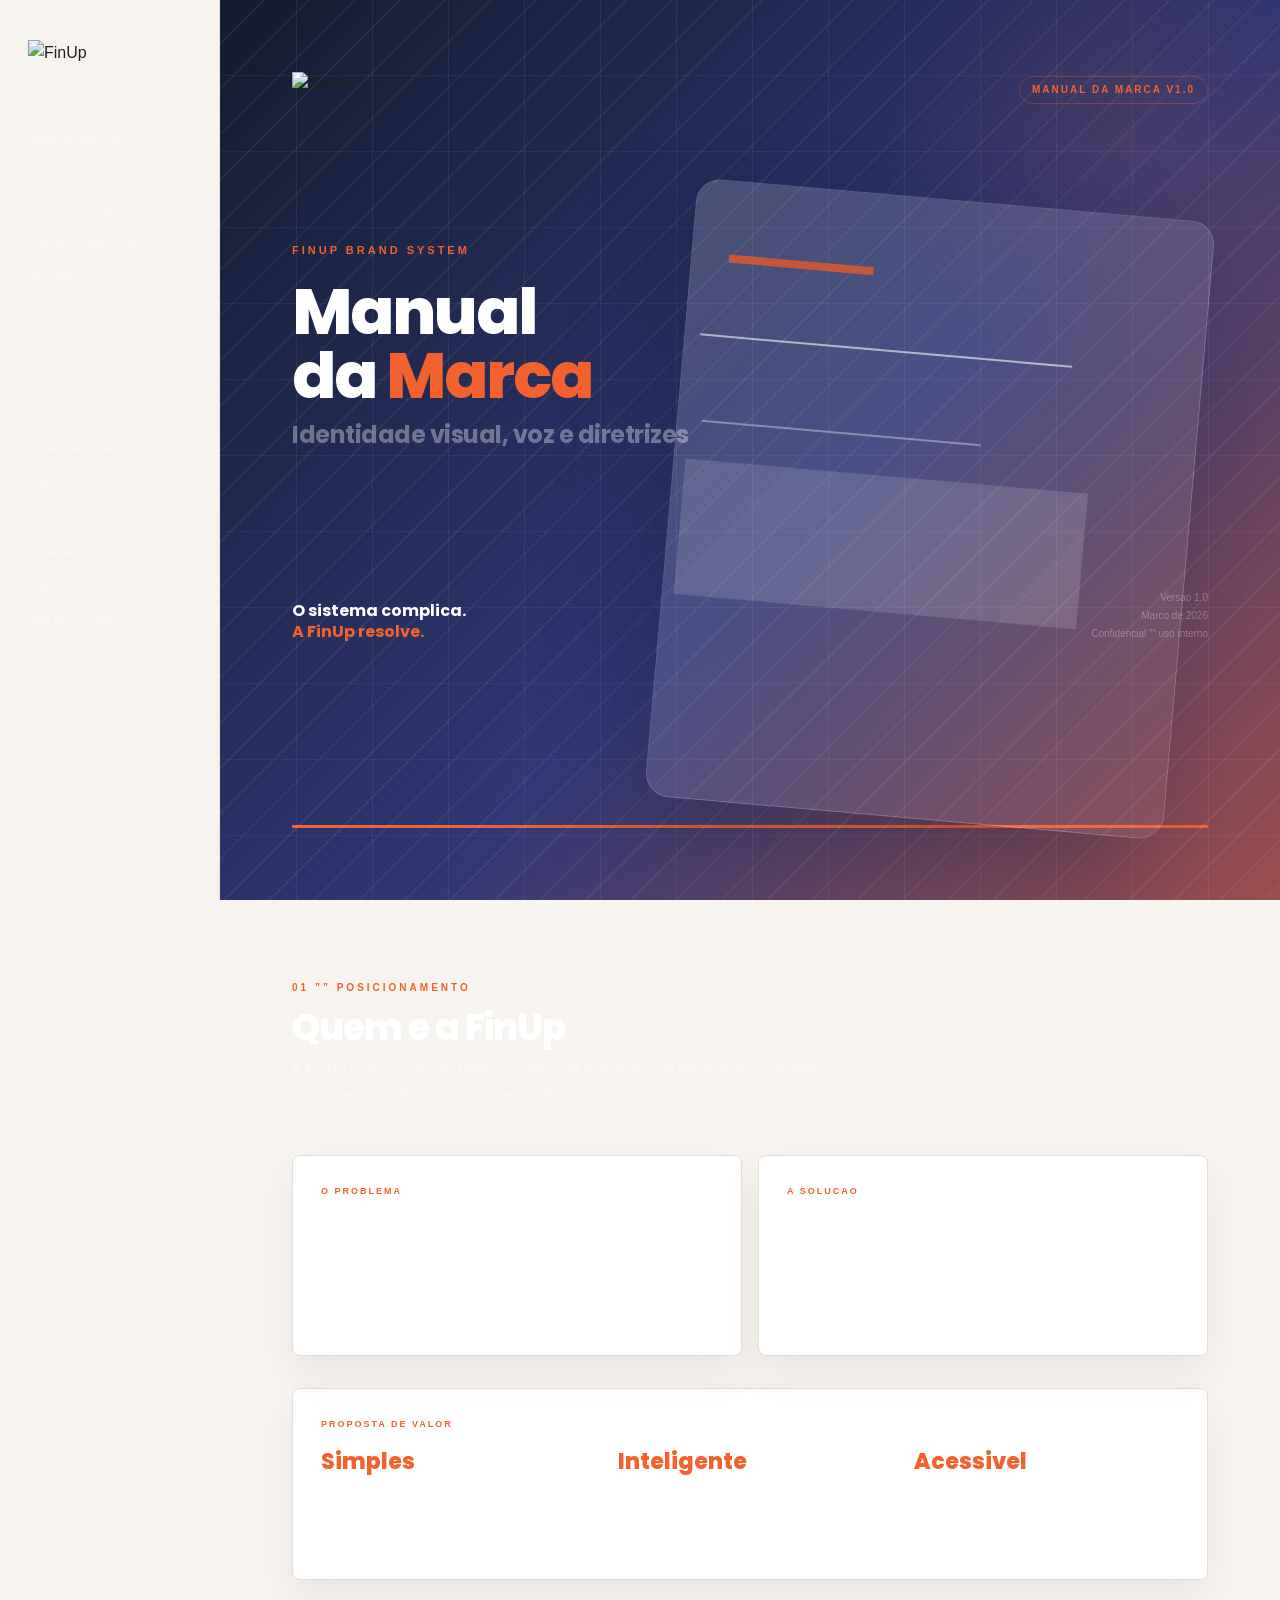
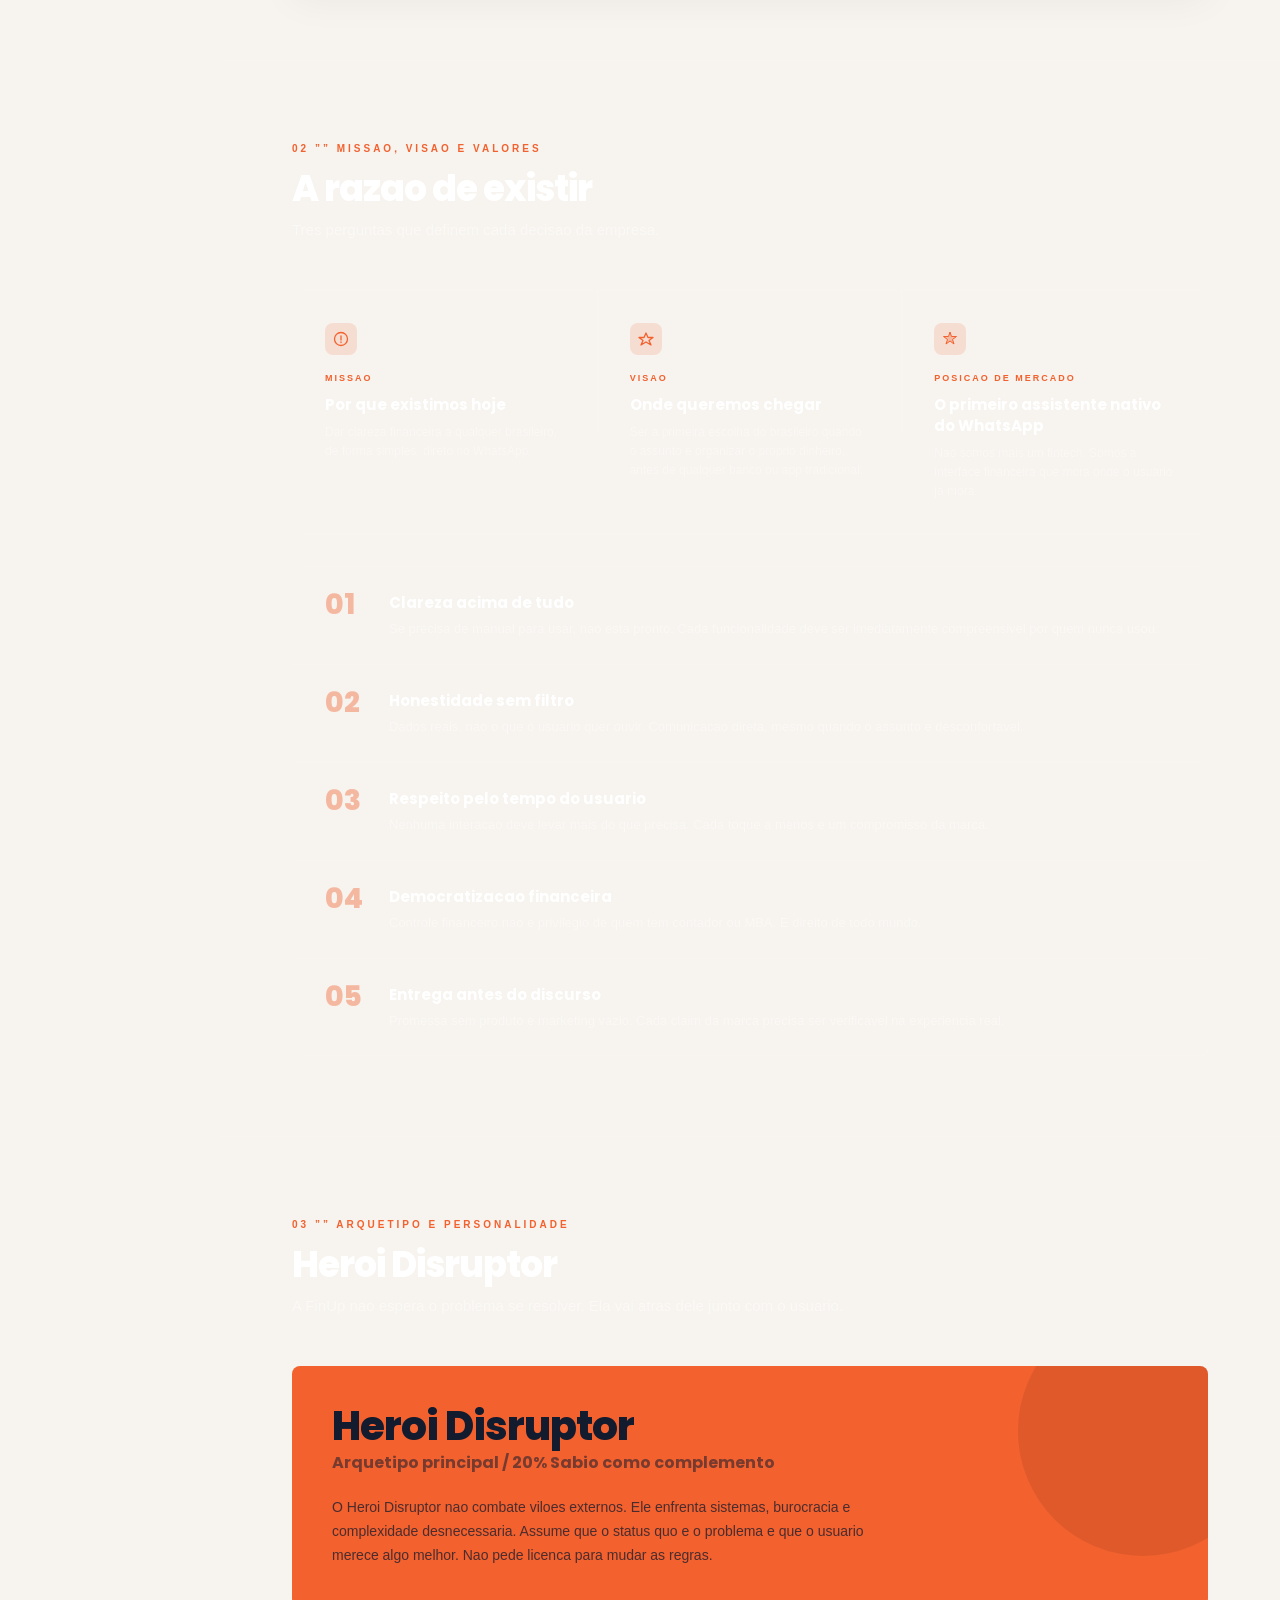
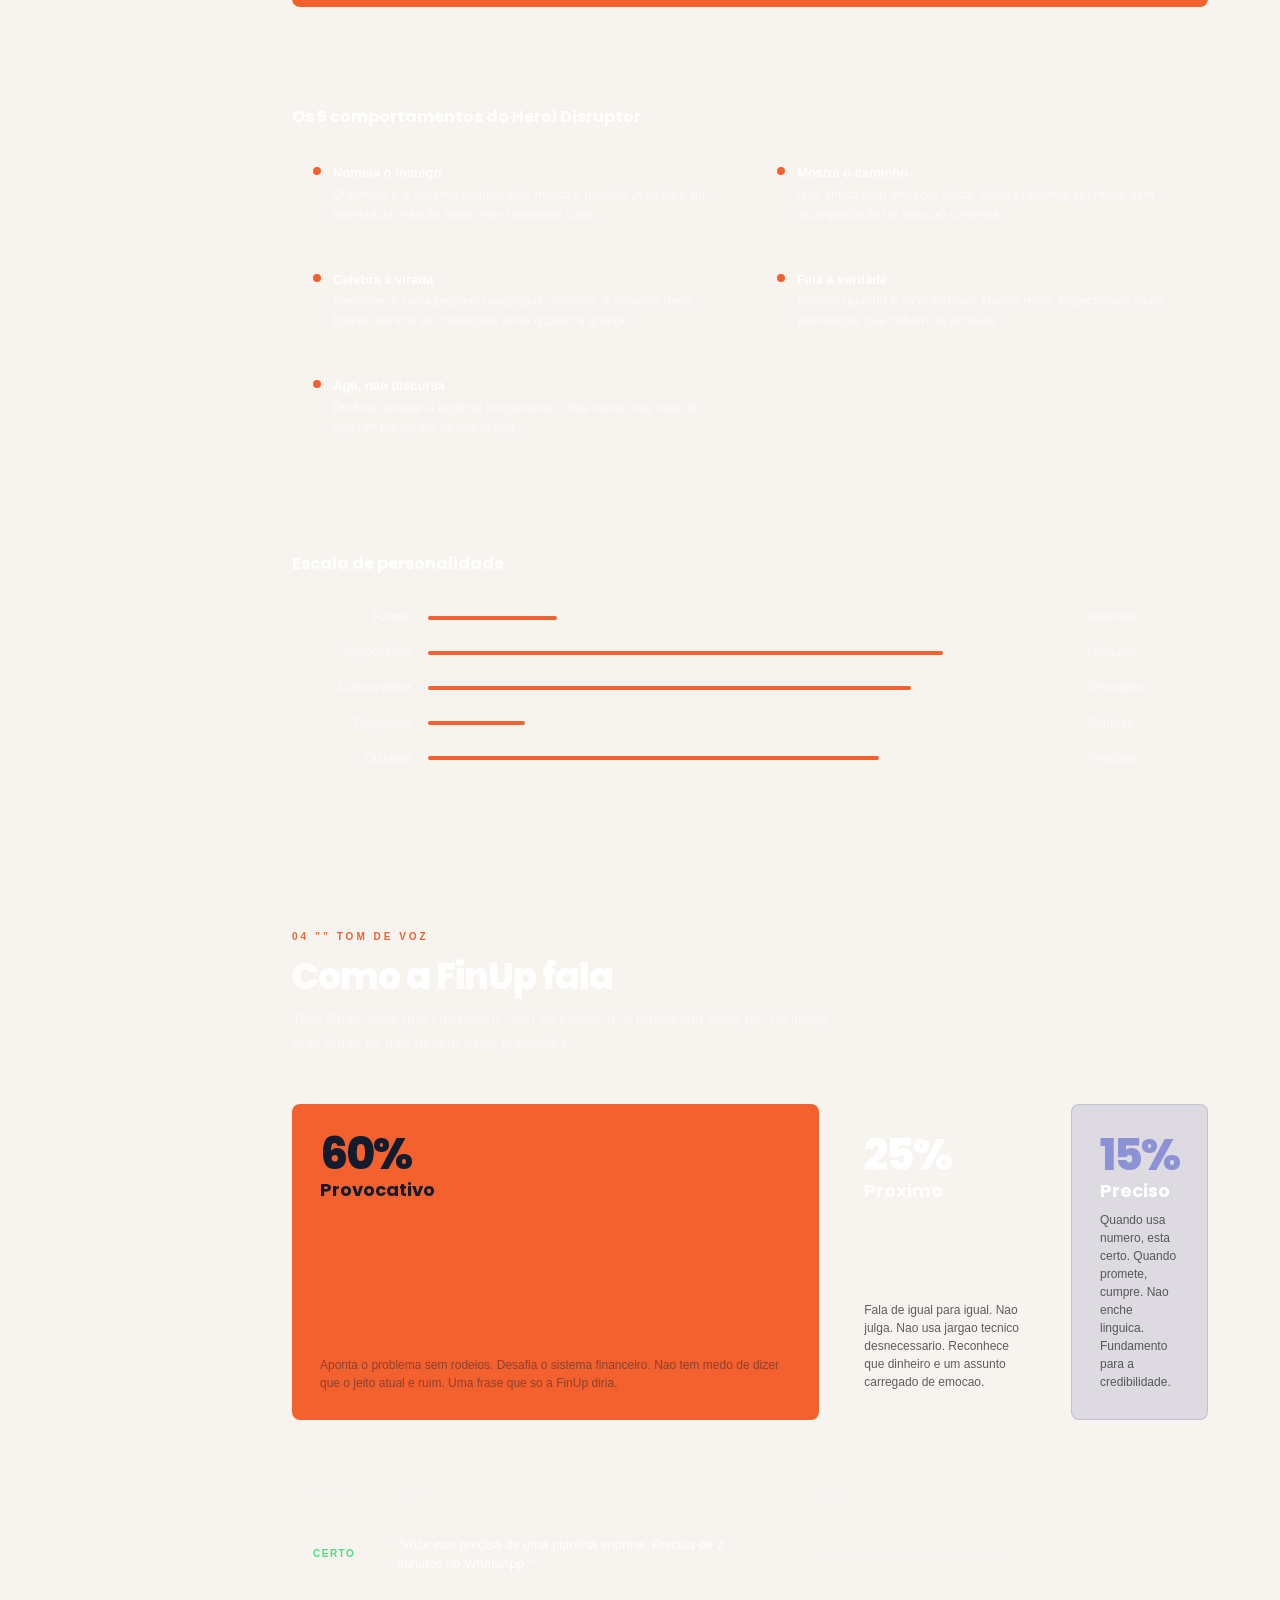
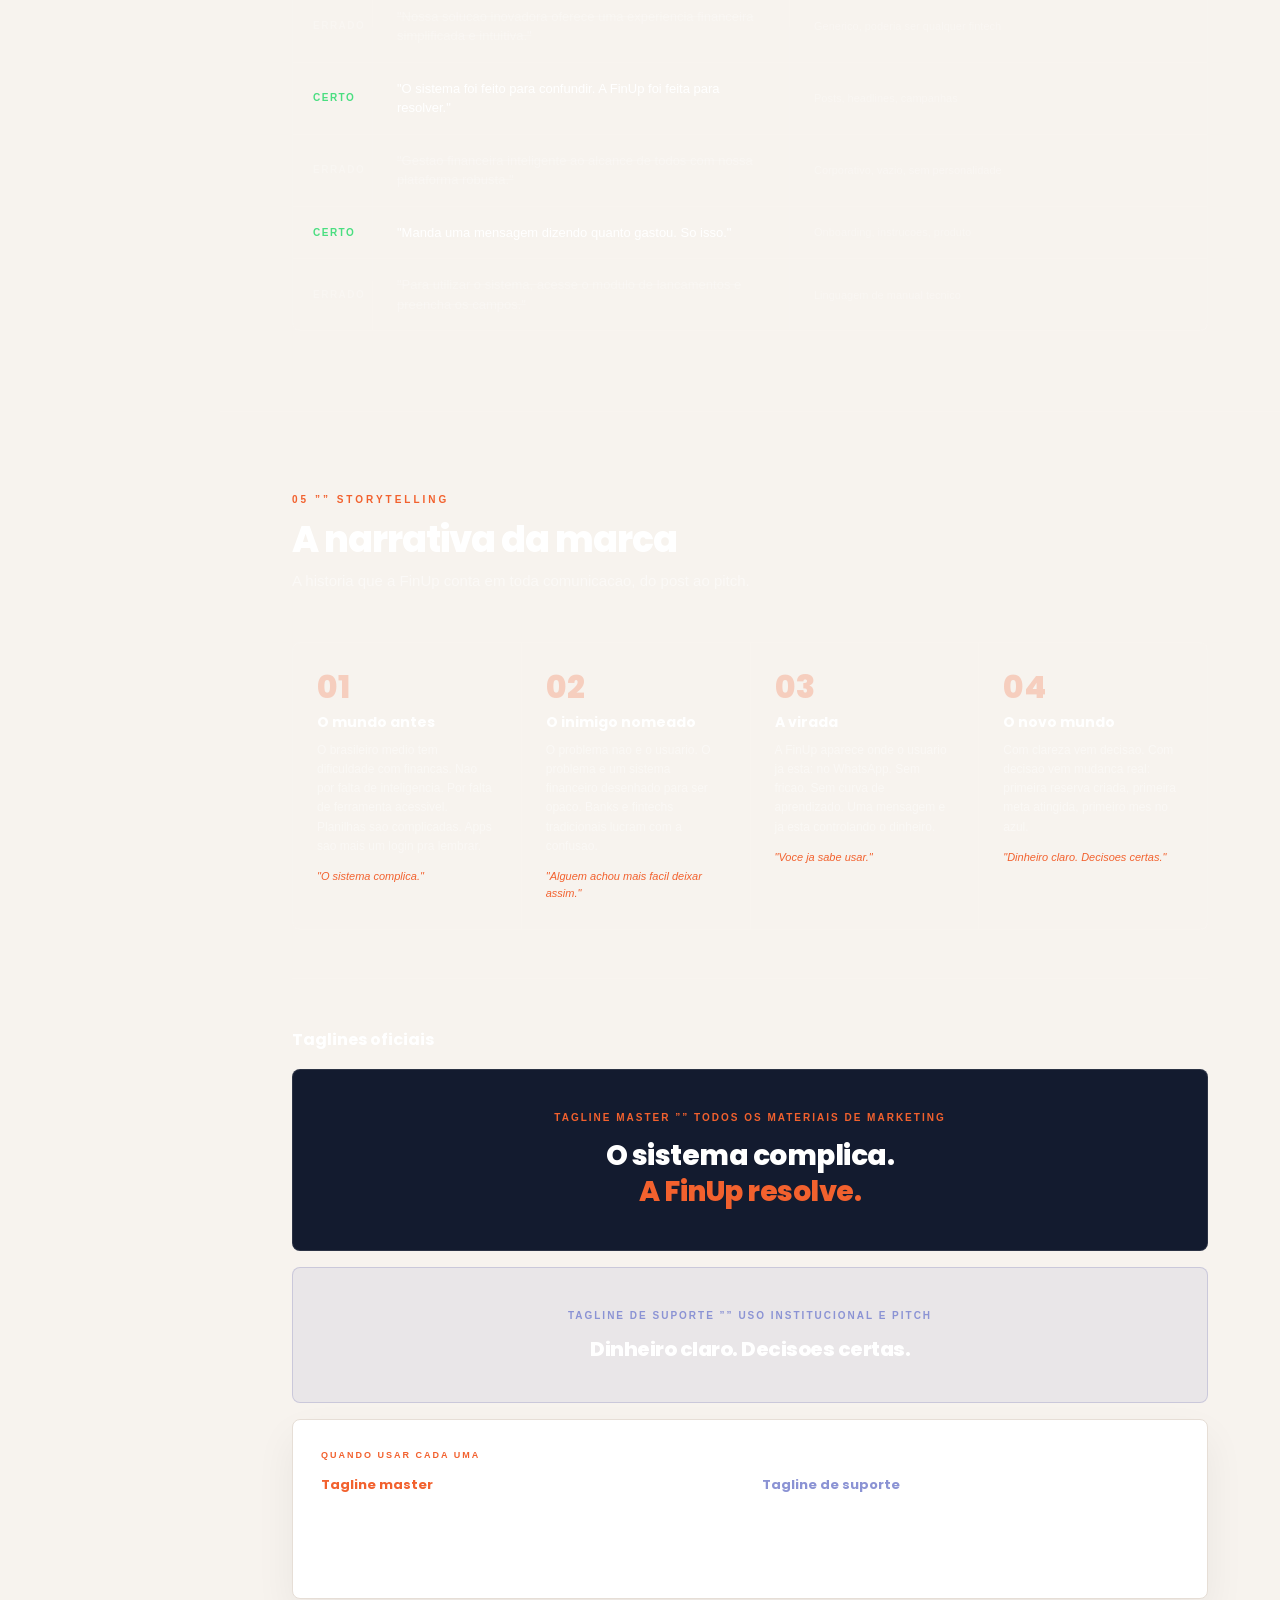
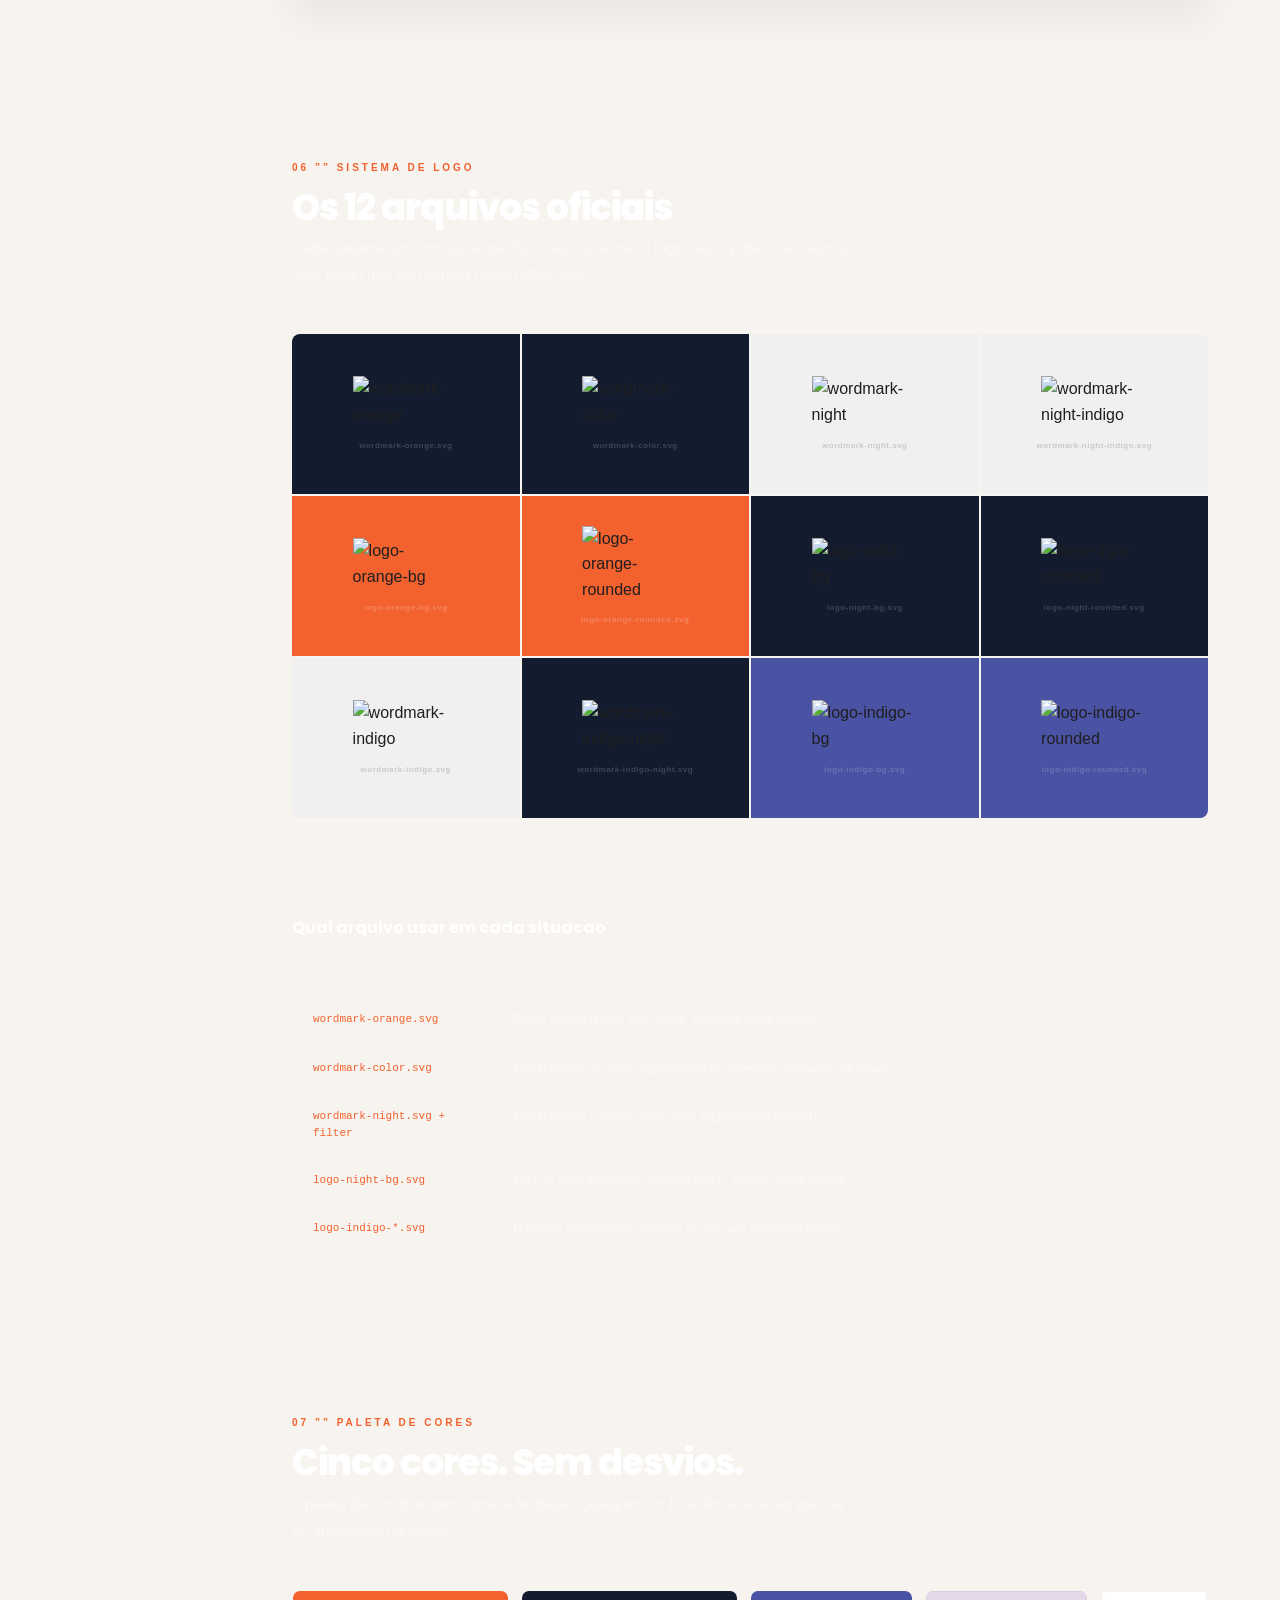
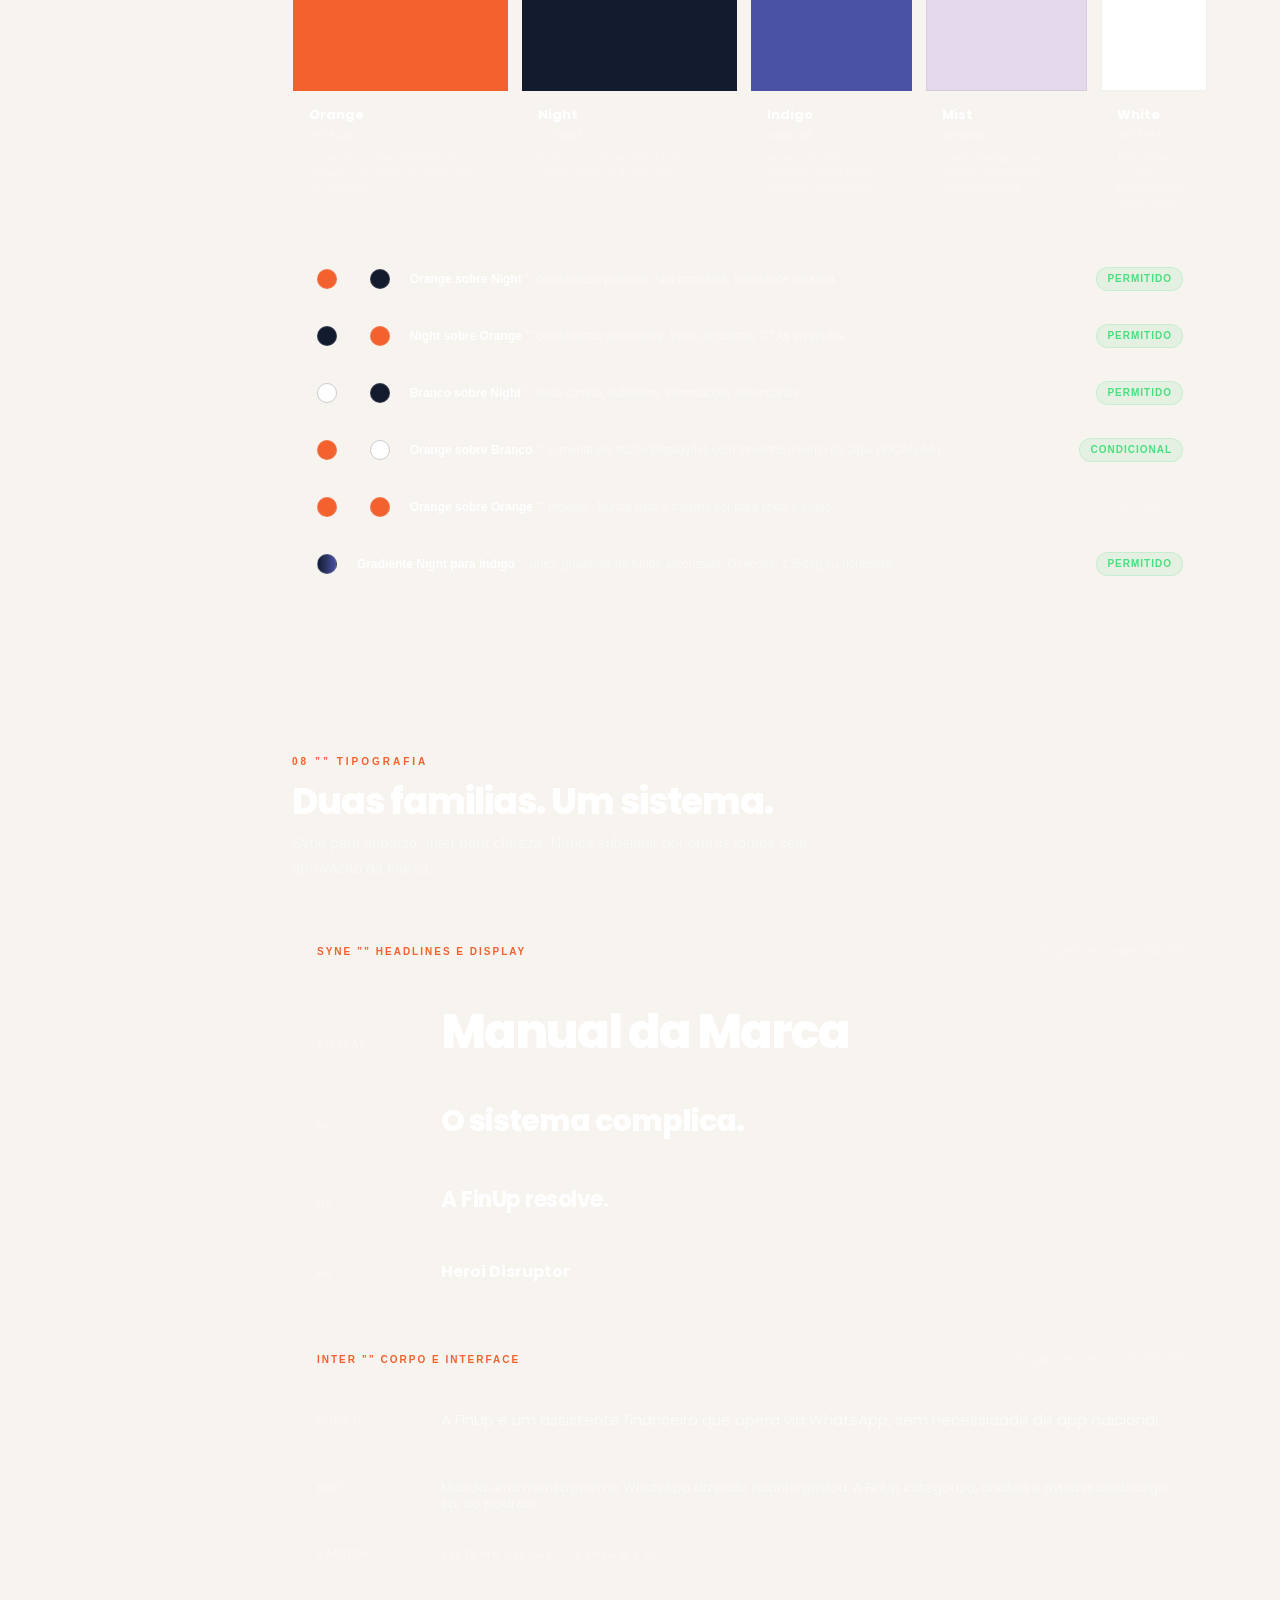
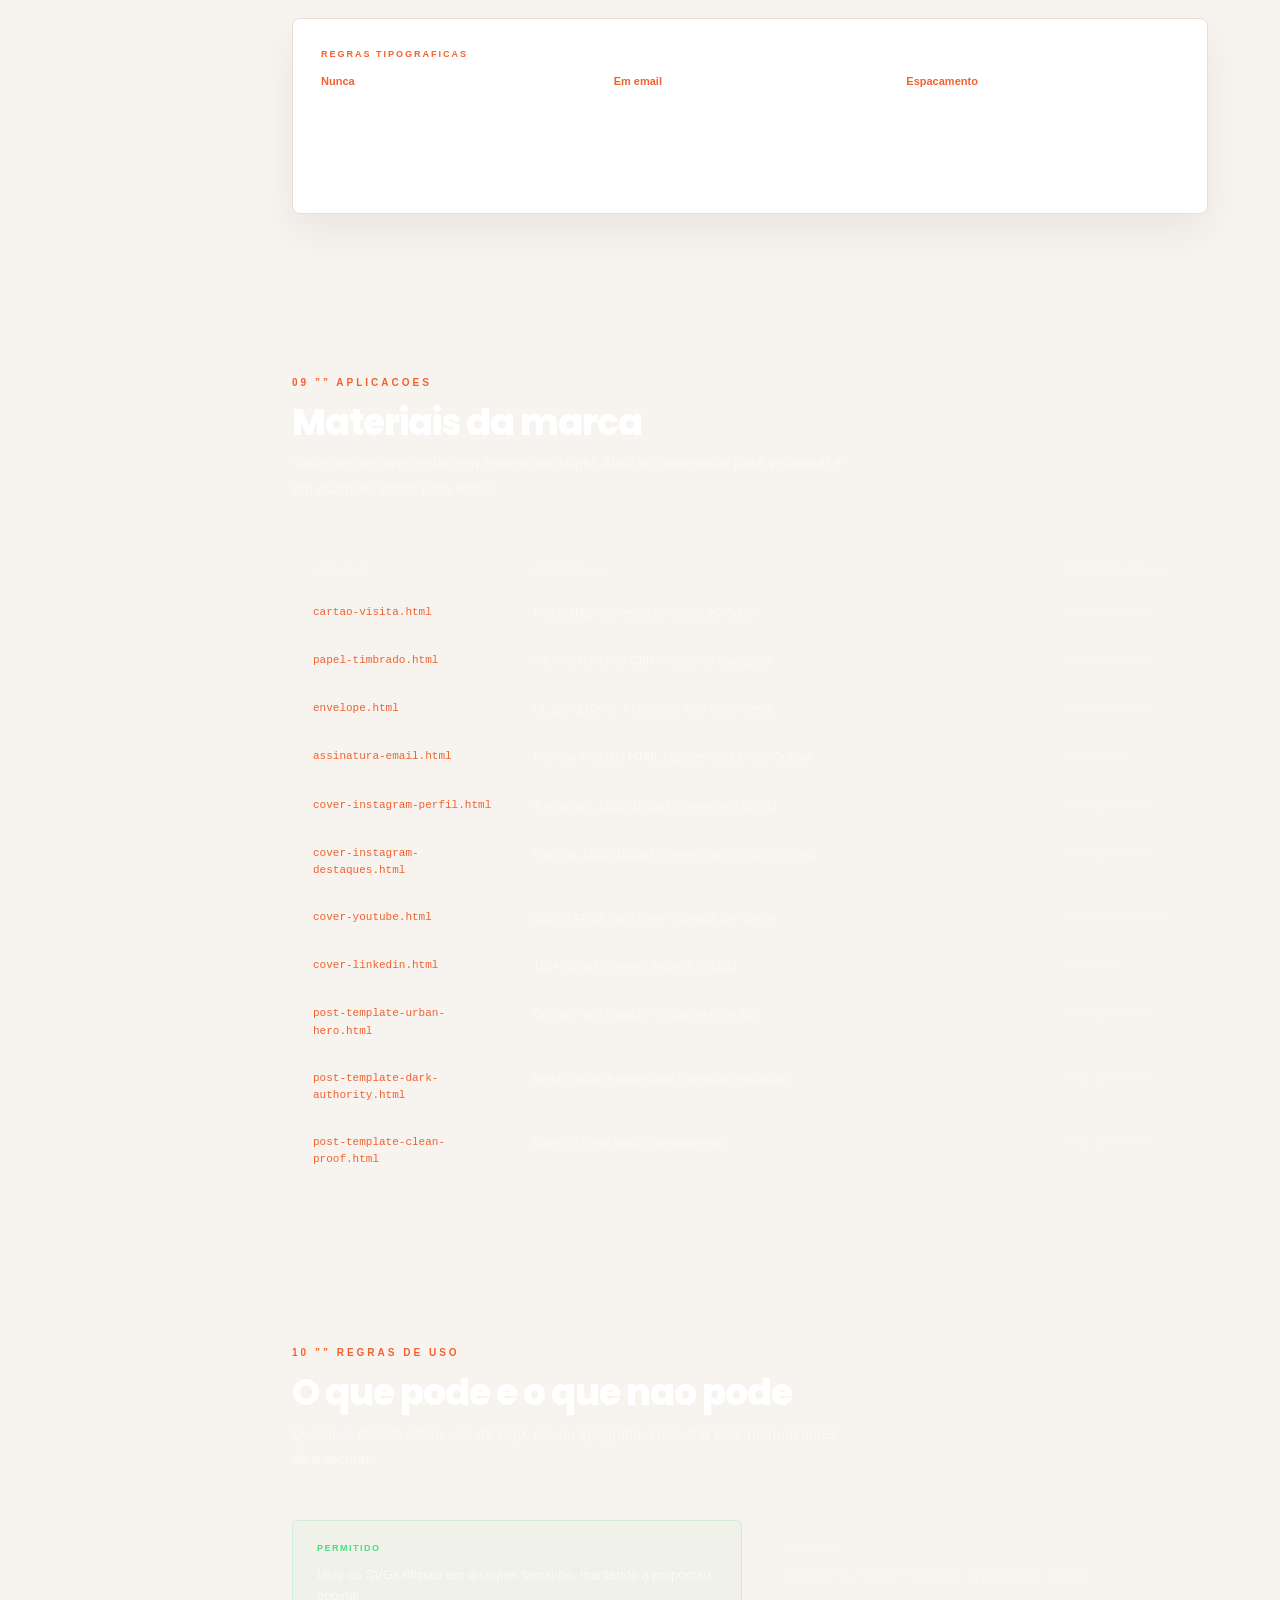
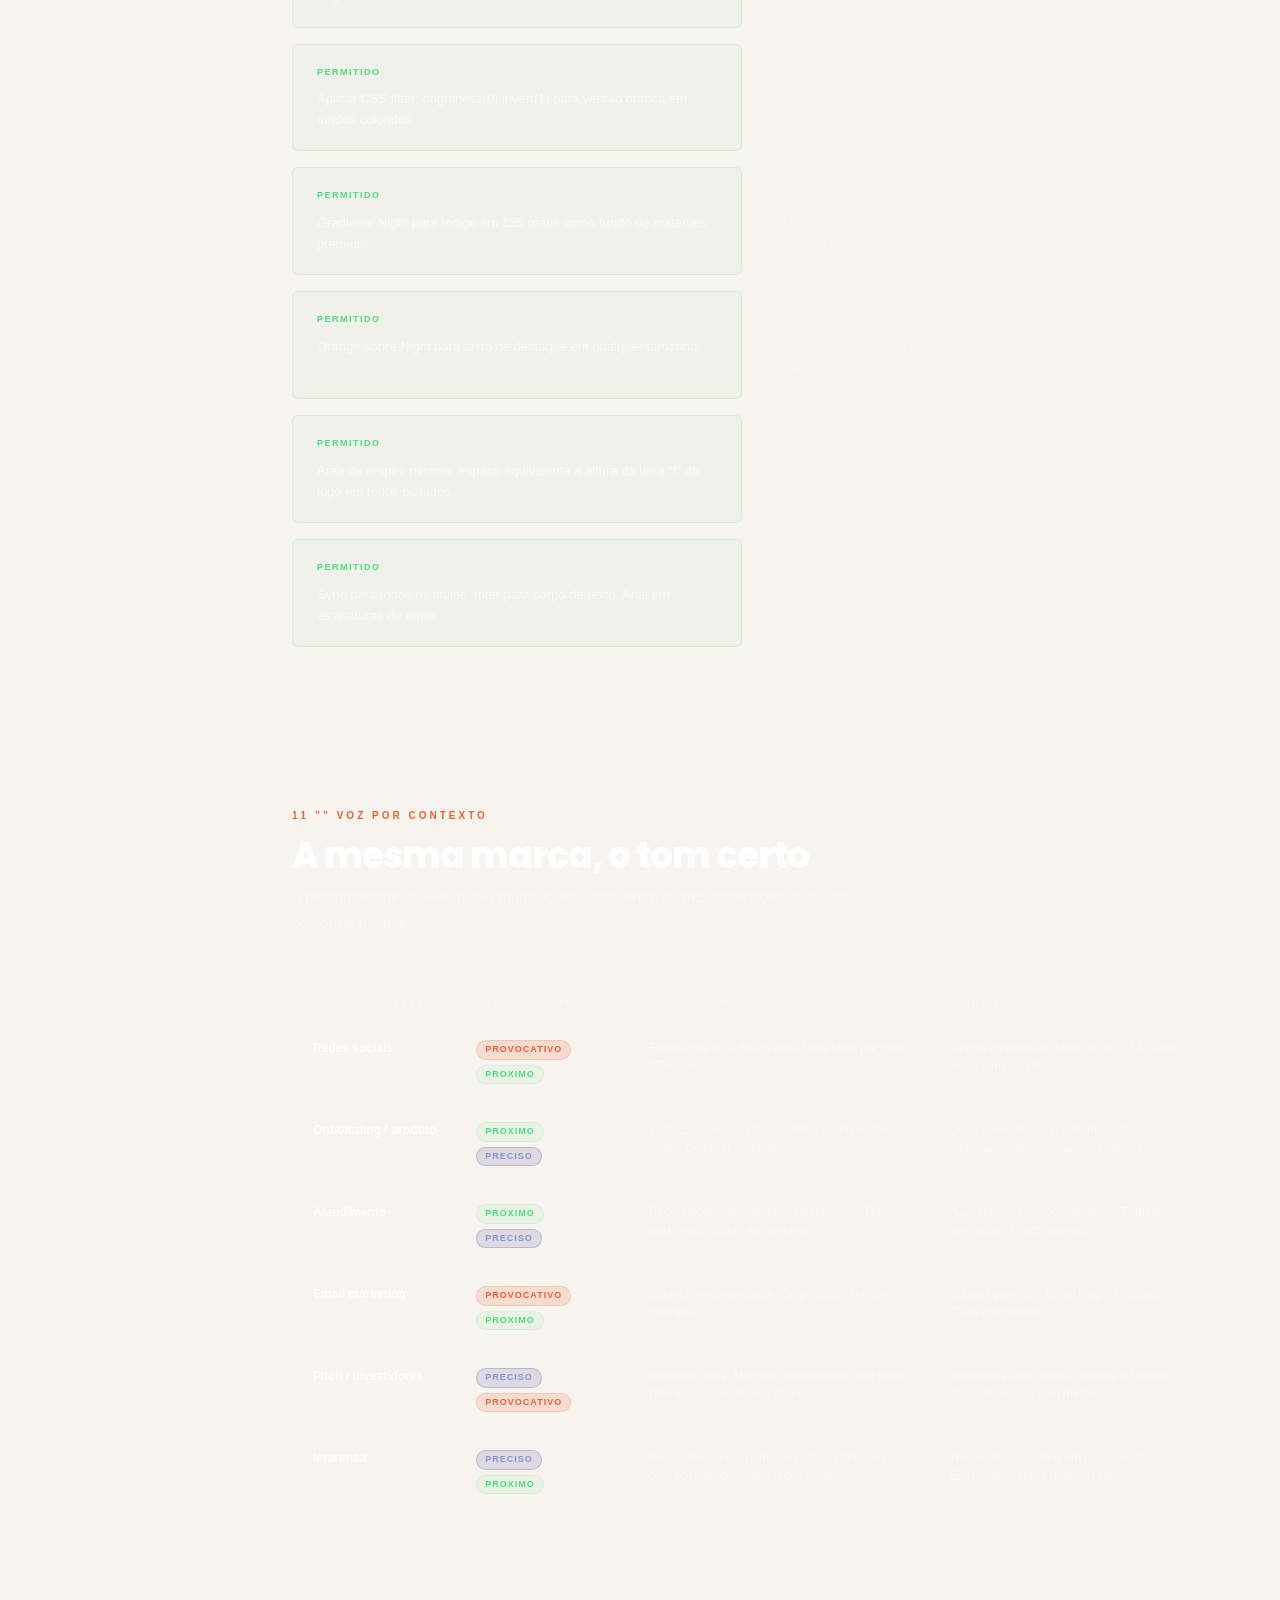
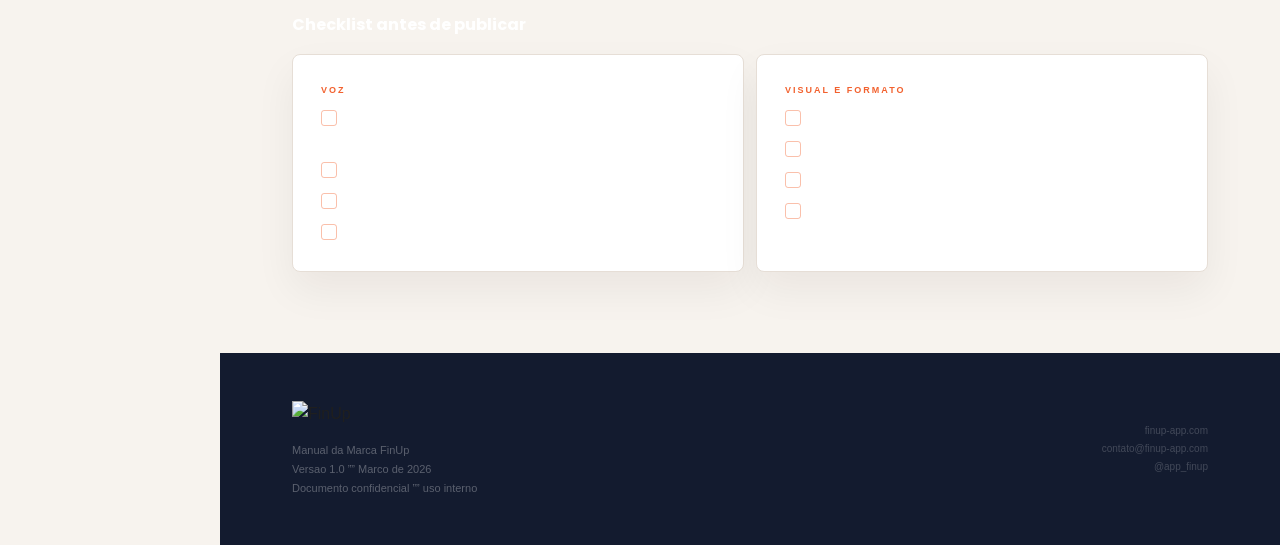
==== commit 3edc33bd: "Add branded case hero backgrounds" ====
--- a/andressa-case-brandbook-finup.html
+++ b/andressa-case-brandbook-finup.html
@@ -1,4 +1,4 @@
-﻿<!DOCTYPE html>
+<!DOCTYPE html>
 <html lang="pt-BR">
 <head>
 <meta charset="UTF-8">
@@ -1242,7 +1242,7 @@
     <img src="../../assets/logos/wordmark-orange.svg" alt="FinUp">
   </div>
 
-  <a href="portfolio-andressa-standalone.html#cases">Voltar ao portfolio</a>
+  <a href="./#cases">Voltar ao portfolio</a>
 
   <div class="nav-label">Manual da Marca</div>
   <a href="#posicionamento">Posicionamento</a>
@@ -1273,7 +1273,7 @@
 <main>
 
   <!-- COVER -->
-  <section class="cover" id="cover">
+  <section class="cover case-cover-brandbook" id="cover">
     <div class="cover-glow"></div>
     <div class="cover-glow-2"></div>
 
--- a/andressa-case-theme.css
+++ b/andressa-case-theme.css
@@ -92,3 +92,272 @@
 ::selection {
   background: rgba(183, 110, 82, 0.22);
 }
+
+/* Case hero backgrounds */
+.hero {
+  isolation: isolate;
+  background: #080808 !important;
+}
+
+.hero .hero-cover,
+.hero .hero-bg {
+  overflow: hidden;
+  background-color: #111111 !important;
+}
+
+.hero .hero-cover::before,
+.hero .hero-cover::after,
+.hero .hero-bg::before,
+.hero .hero-bg::after,
+.case-cover-brandbook::before,
+.case-cover-brandbook::after {
+  content: "";
+  position: absolute;
+  pointer-events: none;
+}
+
+.hero .hero-cover::before,
+.hero .hero-bg::before {
+  inset: 0;
+  opacity: 0.92;
+}
+
+.hero .hero-cover::after,
+.hero .hero-bg::after {
+  inset: auto 4vw 7vh auto;
+  width: min(52vw, 620px);
+  height: min(52vw, 620px);
+  opacity: 0.72;
+}
+
+.hero .hero-grid {
+  opacity: 0.46;
+  mix-blend-mode: screen;
+}
+
+.hero .hero-overlay {
+  background:
+    linear-gradient(90deg, rgba(0,0,0,0.88) 0%, rgba(0,0,0,0.56) 48%, rgba(0,0,0,0.18) 100%),
+    linear-gradient(to bottom, rgba(0,0,0,0.16) 0%, rgba(0,0,0,0.72) 72%, #080808 100%) !important;
+}
+
+.hero .hero-content {
+  text-shadow: 0 2px 28px rgba(0,0,0,0.42);
+}
+
+.hero .hero-title,
+.hero .hero-title *,
+.hero .hero-sub,
+.hero .hero-meta .meta-value {
+  color: #ffffff !important;
+}
+
+.hero .hero-sub {
+  color: rgba(255,255,255,0.82) !important;
+}
+
+.hero .meta-label {
+  color: rgba(255,255,255,0.46) !important;
+}
+
+.case-hero-finup .hero-title em,
+.case-hero-finup .hero-tag {
+  color: #ff8a5c !important;
+}
+
+.case-hero-finup .hero-cover {
+  background:
+    linear-gradient(135deg, #141b31 0%, #3f4693 46%, #f2612e 100%) !important;
+}
+
+.case-hero-finup .hero-cover::before {
+  background:
+    linear-gradient(90deg, rgba(255,255,255,0.13) 1px, transparent 1px),
+    linear-gradient(0deg, rgba(255,255,255,0.09) 1px, transparent 1px),
+    repeating-linear-gradient(135deg, transparent 0 28px, rgba(255,255,255,0.08) 29px 30px);
+  background-size: 84px 84px, 84px 84px, 100% 100%;
+  transform: perspective(900px) rotateX(58deg) translateY(-18%);
+  transform-origin: center top;
+}
+
+.case-hero-finup .hero-cover::after {
+  background:
+    linear-gradient(#ffffff 0 0) 8% 10% / 46% 12% no-repeat,
+    linear-gradient(#f2612e 0 0) 8% 30% / 66% 8% no-repeat,
+    linear-gradient(#4a52a3 0 0) 8% 46% / 40% 8% no-repeat,
+    linear-gradient(rgba(255,255,255,0.82) 0 0) 8% 64% / 76% 10% no-repeat,
+    linear-gradient(135deg, rgba(255,255,255,0.26), rgba(255,255,255,0.08));
+  border: 1px solid rgba(255,255,255,0.22);
+  border-radius: 22px;
+  box-shadow: -22px 24px 80px rgba(19,27,47,0.38);
+  transform: rotate(-8deg);
+}
+
+.case-hero-jjlima .hero-cover {
+  background:
+    linear-gradient(135deg, #0f2f45 0%, #277eb8 56%, #f4af08 124%) !important;
+}
+
+.case-hero-jjlima .hero-title em,
+.case-hero-jjlima .hero-tag {
+  color: #f4af08 !important;
+}
+
+.case-hero-jjlima .hero-cover::before {
+  background:
+    linear-gradient(90deg, rgba(255,255,255,0.15) 1px, transparent 1px),
+    linear-gradient(0deg, rgba(255,255,255,0.12) 1px, transparent 1px),
+    linear-gradient(115deg, transparent 0 44%, rgba(244,175,8,0.26) 44% 47%, transparent 47% 100%);
+  background-size: 72px 72px, 72px 72px, 100% 100%;
+}
+
+.case-hero-jjlima .hero-cover::after {
+  background:
+    linear-gradient(rgba(255,255,255,0.76) 0 0) 12% 16% / 72% 2px no-repeat,
+    linear-gradient(rgba(255,255,255,0.42) 0 0) 12% 30% / 52% 2px no-repeat,
+    linear-gradient(rgba(244,175,8,0.9) 0 0) 12% 44% / 38% 8px no-repeat,
+    linear-gradient(rgba(255,255,255,0.42) 0 0) 12% 62% / 64% 2px no-repeat,
+    linear-gradient(135deg, rgba(255,255,255,0.22), rgba(255,255,255,0.06));
+  border: 1px solid rgba(255,255,255,0.2);
+  border-radius: 18px;
+  transform: rotate(6deg);
+}
+
+.case-hero-juliano .hero-cover {
+  background:
+    linear-gradient(135deg, #07192b 0%, #1a3d5c 48%, #2e6b9e 100%) !important;
+}
+
+.case-hero-juliano .hero-title em,
+.case-hero-juliano .hero-tag {
+  color: #7ab8e8 !important;
+}
+
+.case-hero-juliano .hero-cover::before {
+  background:
+    linear-gradient(120deg, transparent 0 42%, rgba(122,184,232,0.28) 42% 44%, transparent 44% 100%),
+    repeating-linear-gradient(90deg, rgba(255,255,255,0.08) 0 1px, transparent 1px 96px),
+    repeating-linear-gradient(0deg, rgba(255,255,255,0.06) 0 1px, transparent 1px 96px);
+}
+
+.case-hero-juliano .hero-cover::after {
+  background:
+    linear-gradient(rgba(255,255,255,0.82) 0 0) 15% 16% / 36% 36% no-repeat,
+    linear-gradient(rgba(122,184,232,0.7) 0 0) 58% 20% / 22% 8% no-repeat,
+    linear-gradient(rgba(255,255,255,0.36) 0 0) 58% 35% / 30% 2px no-repeat,
+    linear-gradient(rgba(255,255,255,0.32) 0 0) 58% 47% / 22% 2px no-repeat,
+    linear-gradient(135deg, rgba(255,255,255,0.24), rgba(255,255,255,0.06));
+  border: 1px solid rgba(255,255,255,0.2);
+  border-radius: 26px;
+  transform: rotate(-5deg);
+}
+
+.case-hero-olivers .hero-cover {
+  background:
+    linear-gradient(135deg, #142318 0%, #233e2f 52%, #7a9576 120%) !important;
+}
+
+.case-hero-olivers .hero-title em,
+.case-hero-olivers .hero-tag {
+  color: #b9d1aa !important;
+}
+
+.case-hero-olivers .hero-cover::before {
+  background:
+    repeating-linear-gradient(135deg, rgba(241,233,222,0.12) 0 1px, transparent 1px 42px),
+    linear-gradient(90deg, transparent 0 54%, rgba(241,233,222,0.18) 54% 56%, transparent 56% 100%);
+}
+
+.case-hero-olivers .hero-cover::after {
+  background:
+    linear-gradient(#f1e9de 0 0) 12% 18% / 72% 2px no-repeat,
+    linear-gradient(#7a9576 0 0) 12% 36% / 28% 10px no-repeat,
+    linear-gradient(rgba(241,233,222,0.55) 0 0) 12% 54% / 58% 2px no-repeat,
+    linear-gradient(rgba(241,233,222,0.45) 0 0) 12% 68% / 44% 2px no-repeat,
+    linear-gradient(135deg, rgba(241,233,222,0.24), rgba(241,233,222,0.06));
+  border: 1px solid rgba(241,233,222,0.22);
+  border-radius: 16px;
+  transform: rotate(4deg);
+}
+
+.case-hero-treinamento .hero-cover {
+  background:
+    linear-gradient(135deg, #160b35 0%, #3b2070 48%, #007b67 120%) !important;
+}
+
+.case-hero-treinamento .hero-title em,
+.case-hero-treinamento .hero-tag {
+  color: #00d4a8 !important;
+}
+
+.case-hero-treinamento .hero-cover::before {
+  background:
+    linear-gradient(90deg, rgba(0,212,168,0.18) 1px, transparent 1px),
+    linear-gradient(0deg, rgba(0,212,168,0.12) 1px, transparent 1px),
+    repeating-linear-gradient(45deg, transparent 0 34px, rgba(255,255,255,0.08) 35px 36px);
+  background-size: 54px 54px, 54px 54px, 100% 100%;
+}
+
+.case-hero-treinamento .hero-cover::after {
+  background:
+    linear-gradient(rgba(0,212,168,0.9) 0 0) 12% 16% / 58% 2px no-repeat,
+    linear-gradient(rgba(255,255,255,0.55) 0 0) 12% 32% / 32% 2px no-repeat,
+    linear-gradient(rgba(0,212,168,0.65) 0 0) 50% 32% / 2px 38% no-repeat,
+    linear-gradient(rgba(255,255,255,0.55) 0 0) 20% 70% / 56% 2px no-repeat,
+    linear-gradient(135deg, rgba(0,212,168,0.18), rgba(255,255,255,0.05));
+  border: 1px solid rgba(0,212,168,0.26);
+  border-radius: 18px;
+  transform: rotate(-6deg);
+}
+
+.case-cover-brandbook {
+  background:
+    linear-gradient(135deg, #131b2f 0%, #303773 56%, #f2612e 136%) !important;
+}
+
+.case-cover-brandbook::before {
+  inset: 0;
+  background:
+    linear-gradient(90deg, rgba(255,255,255,0.08) 1px, transparent 1px),
+    linear-gradient(0deg, rgba(255,255,255,0.06) 1px, transparent 1px),
+    repeating-linear-gradient(135deg, transparent 0 30px, rgba(255,255,255,0.08) 31px 32px);
+  background-size: 76px 76px, 76px 76px, 100% 100%;
+  opacity: 0.84;
+}
+
+.case-cover-brandbook::after {
+  right: 7vw;
+  bottom: 9vh;
+  width: min(42vw, 520px);
+  height: min(50vw, 620px);
+  background:
+    linear-gradient(#f2612e 0 0) 10% 12% / 28% 8px no-repeat,
+    linear-gradient(rgba(255,255,255,0.78) 0 0) 10% 25% / 72% 2px no-repeat,
+    linear-gradient(rgba(255,255,255,0.48) 0 0) 10% 39% / 54% 2px no-repeat,
+    linear-gradient(rgba(255,255,255,0.18) 0 0) 10% 58% / 78% 22% no-repeat,
+    linear-gradient(135deg, rgba(255,255,255,0.22), rgba(255,255,255,0.06));
+  border: 1px solid rgba(255,255,255,0.18);
+  border-radius: 24px;
+  box-shadow: -28px 34px 92px rgba(19,27,47,0.34);
+  transform: rotate(5deg);
+  opacity: 0.78;
+}
+
+@media (max-width: 760px) {
+  .hero .hero-cover::after,
+  .hero .hero-bg::after {
+    right: -22vw;
+    bottom: 10vh;
+    width: 82vw;
+    height: 82vw;
+    opacity: 0.42;
+  }
+
+  .case-cover-brandbook::after {
+    right: -24vw;
+    bottom: 12vh;
+    width: 82vw;
+    height: 96vw;
+    opacity: 0.36;
+  }
+}
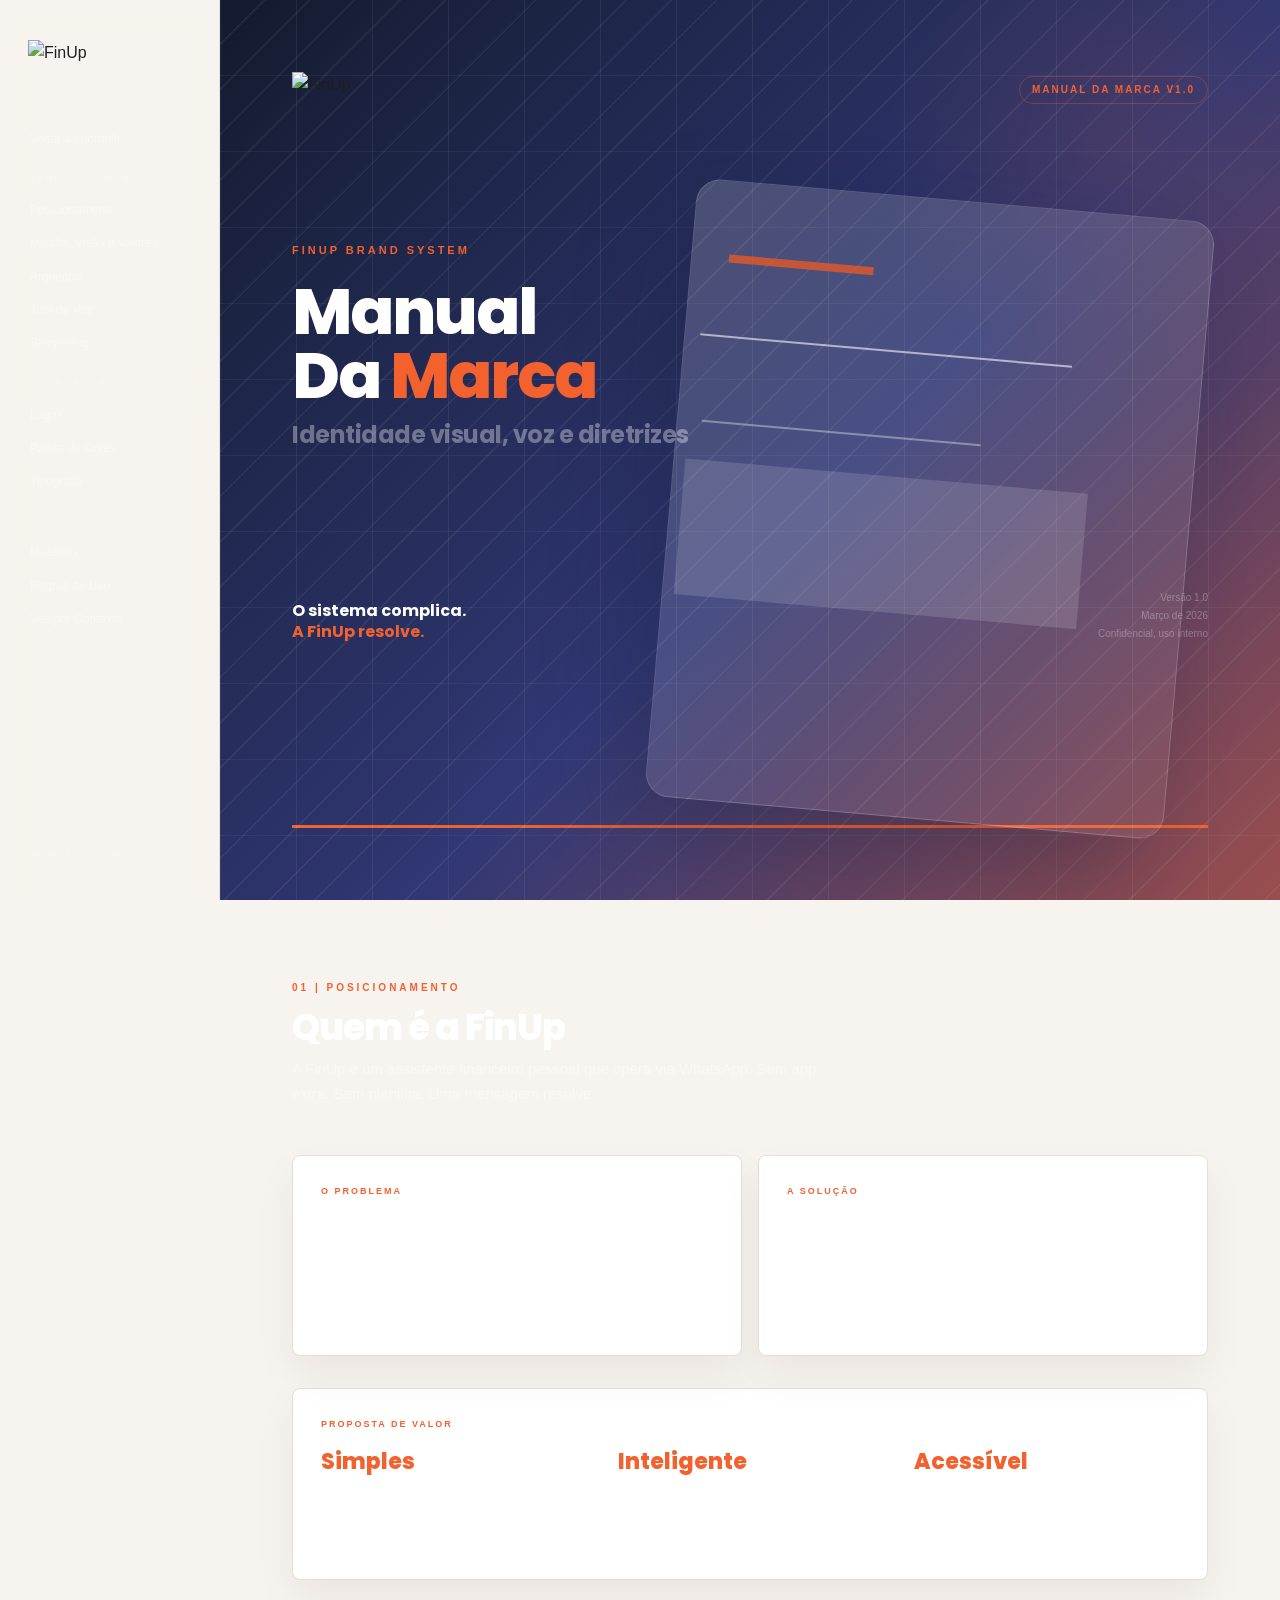
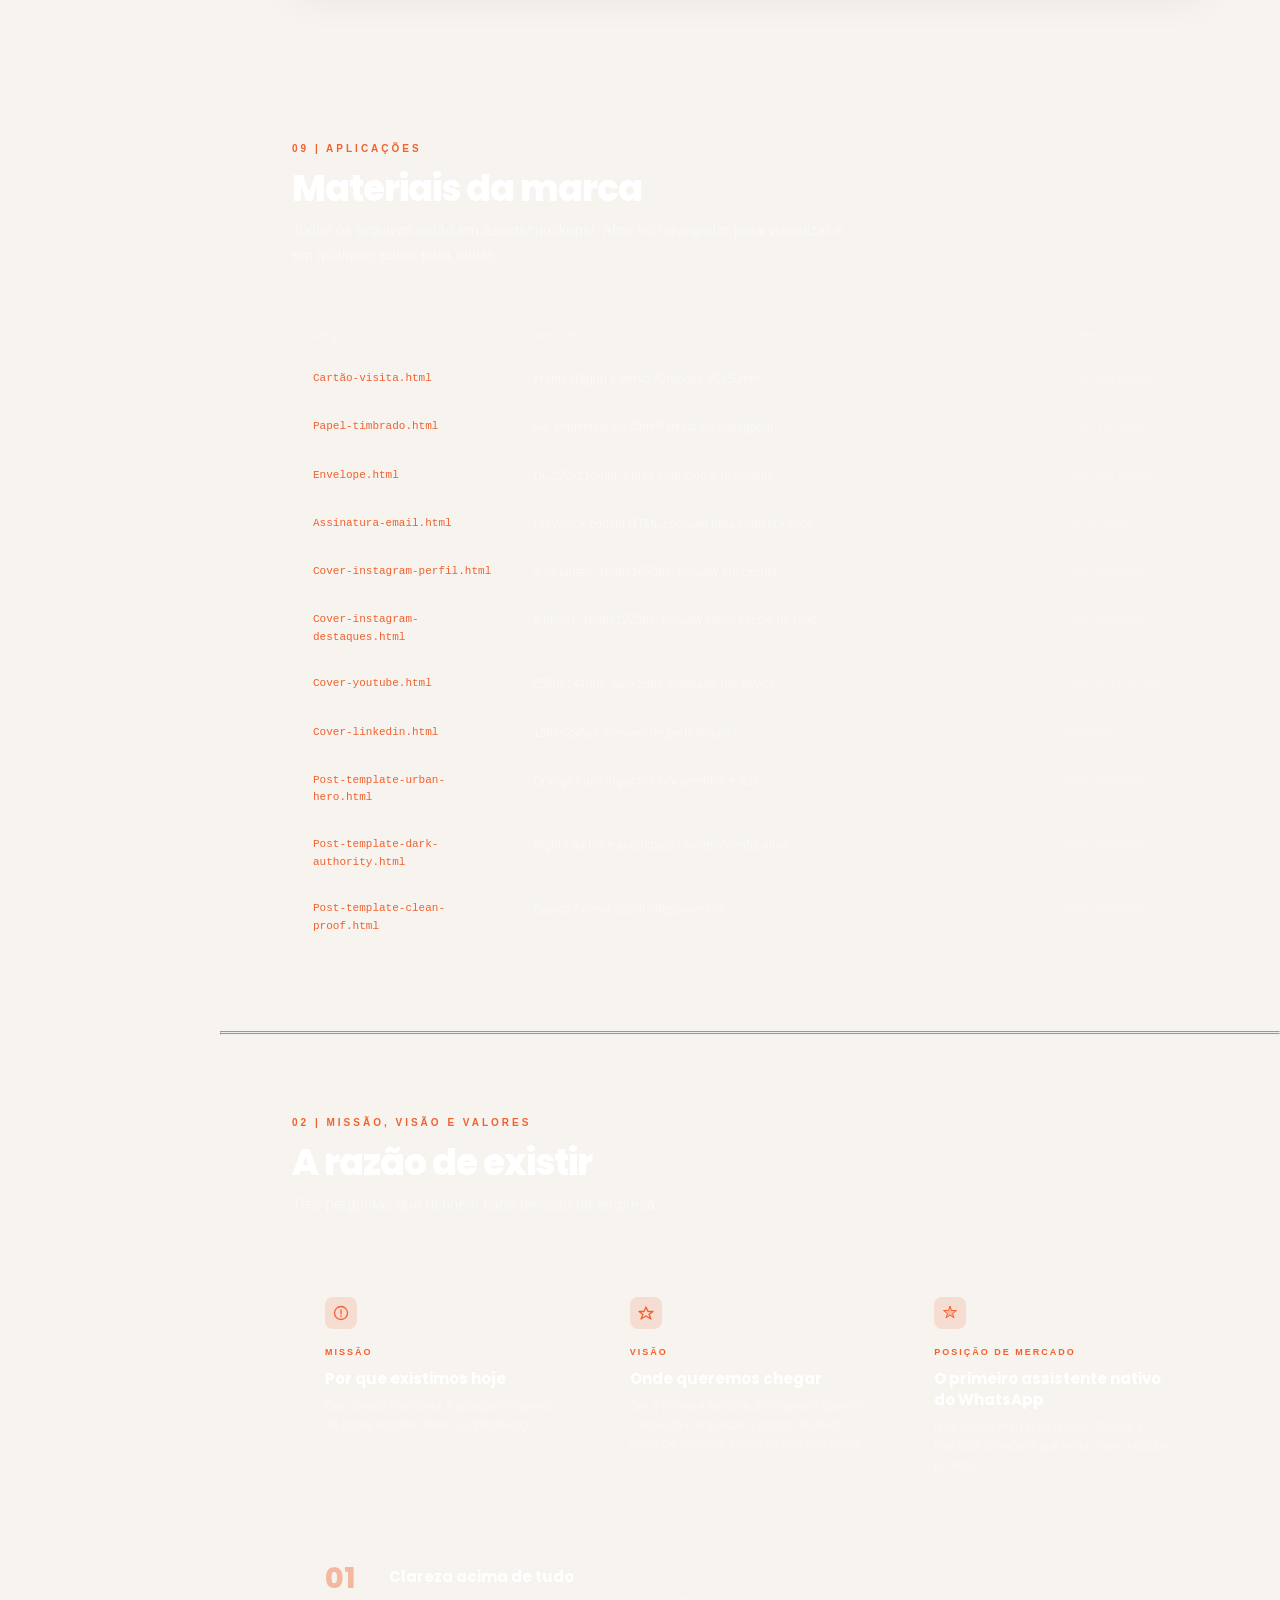
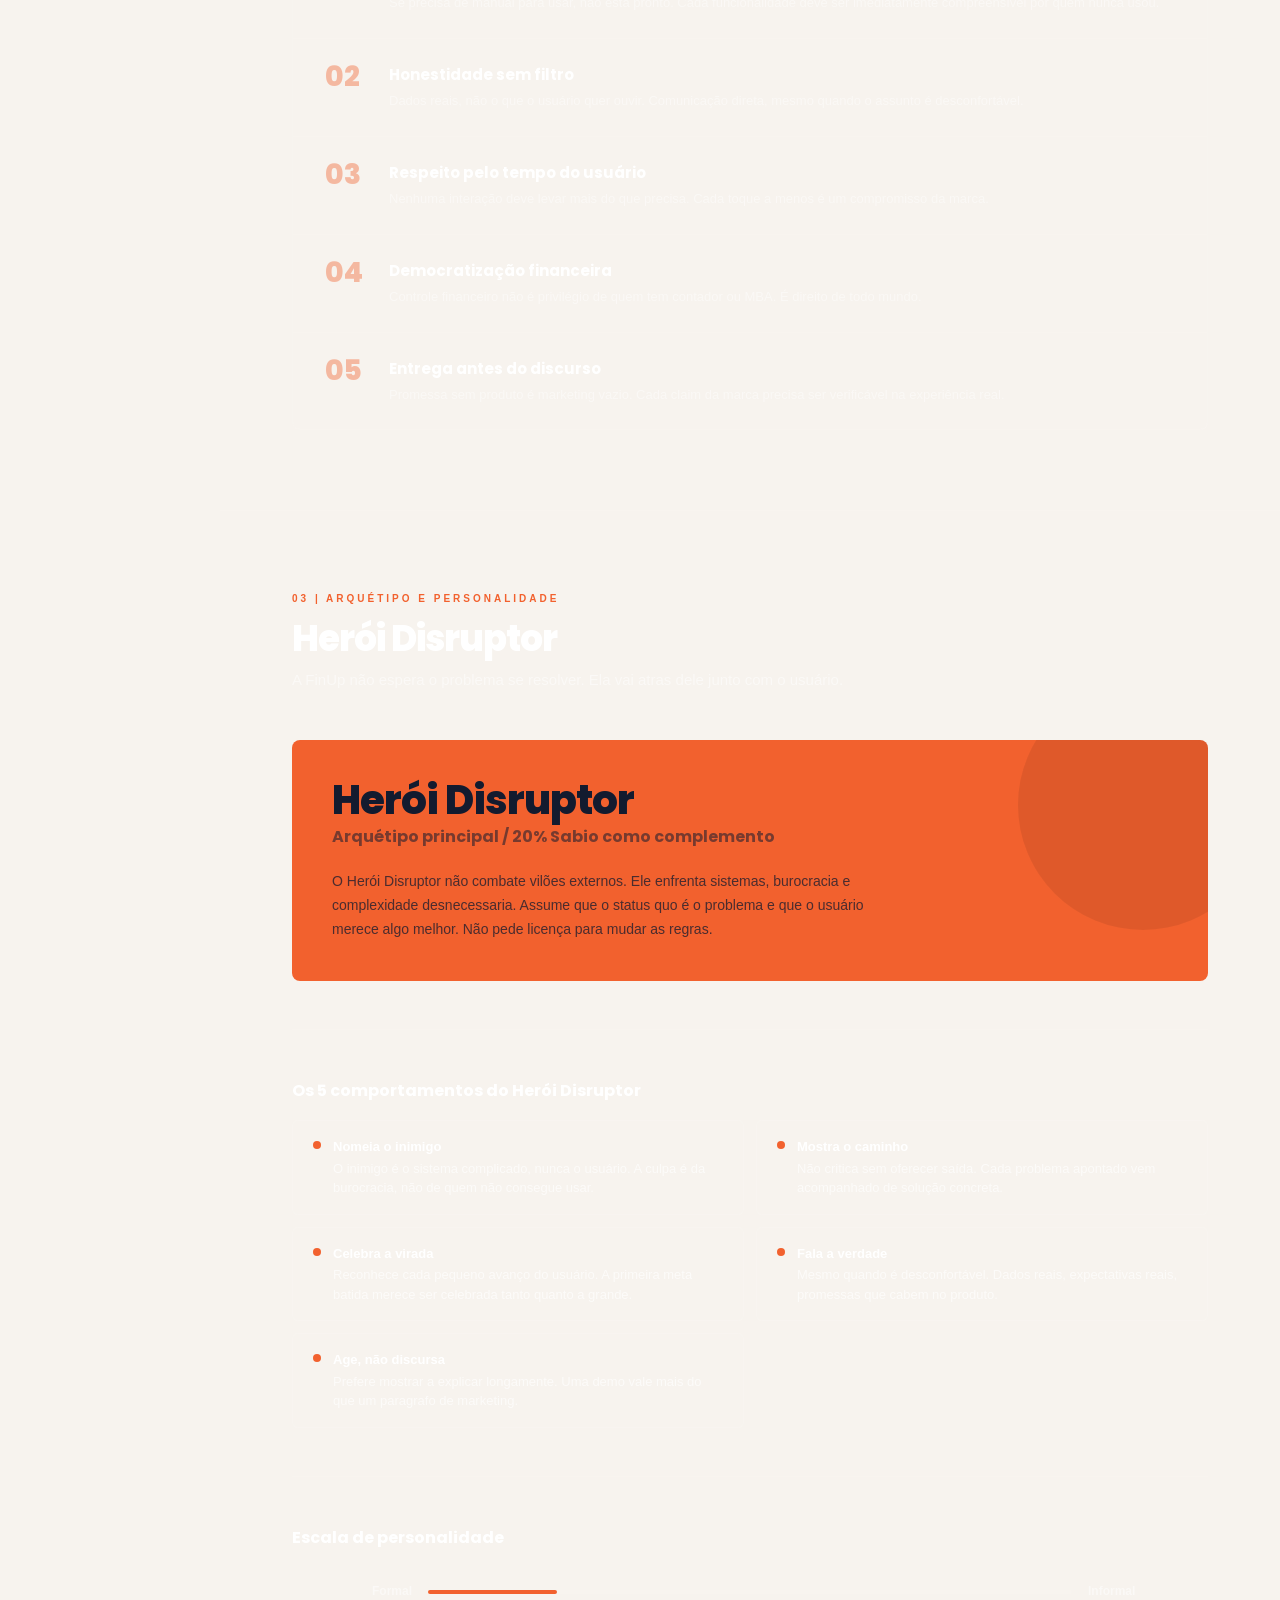
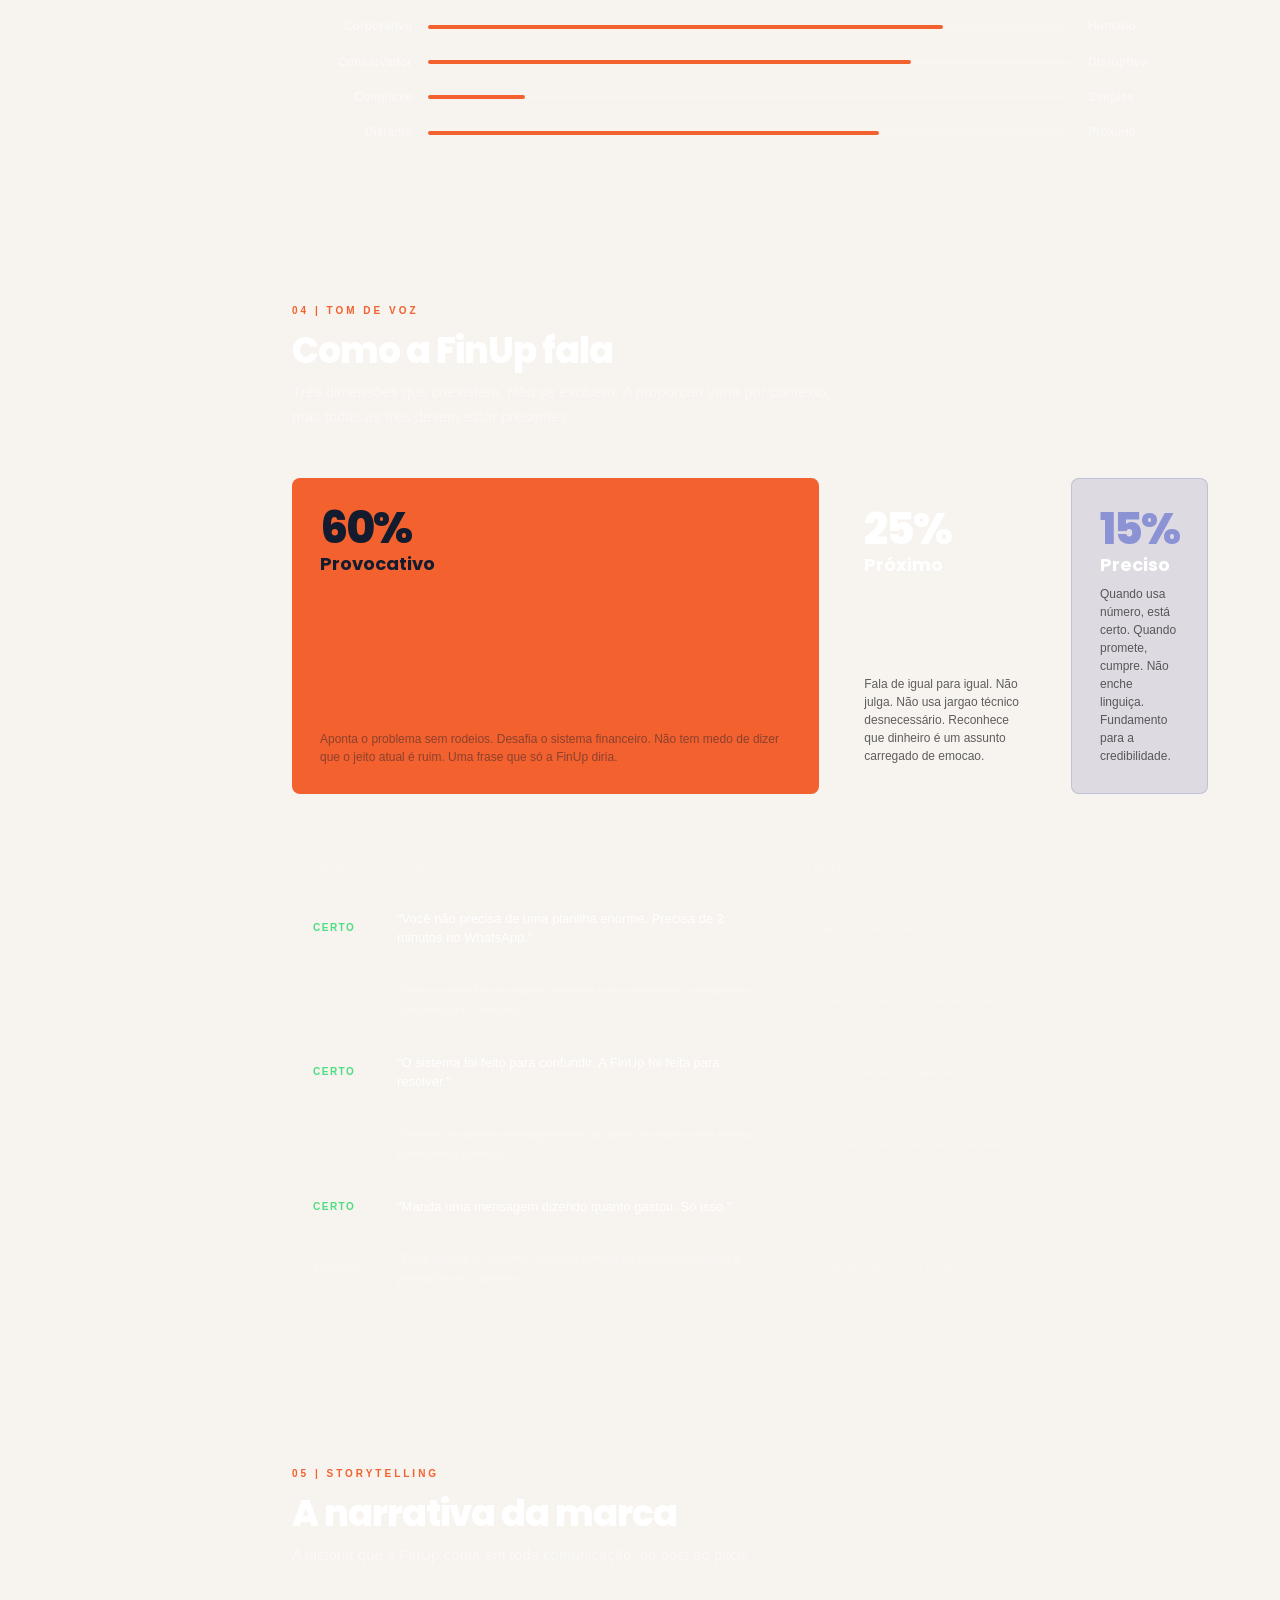
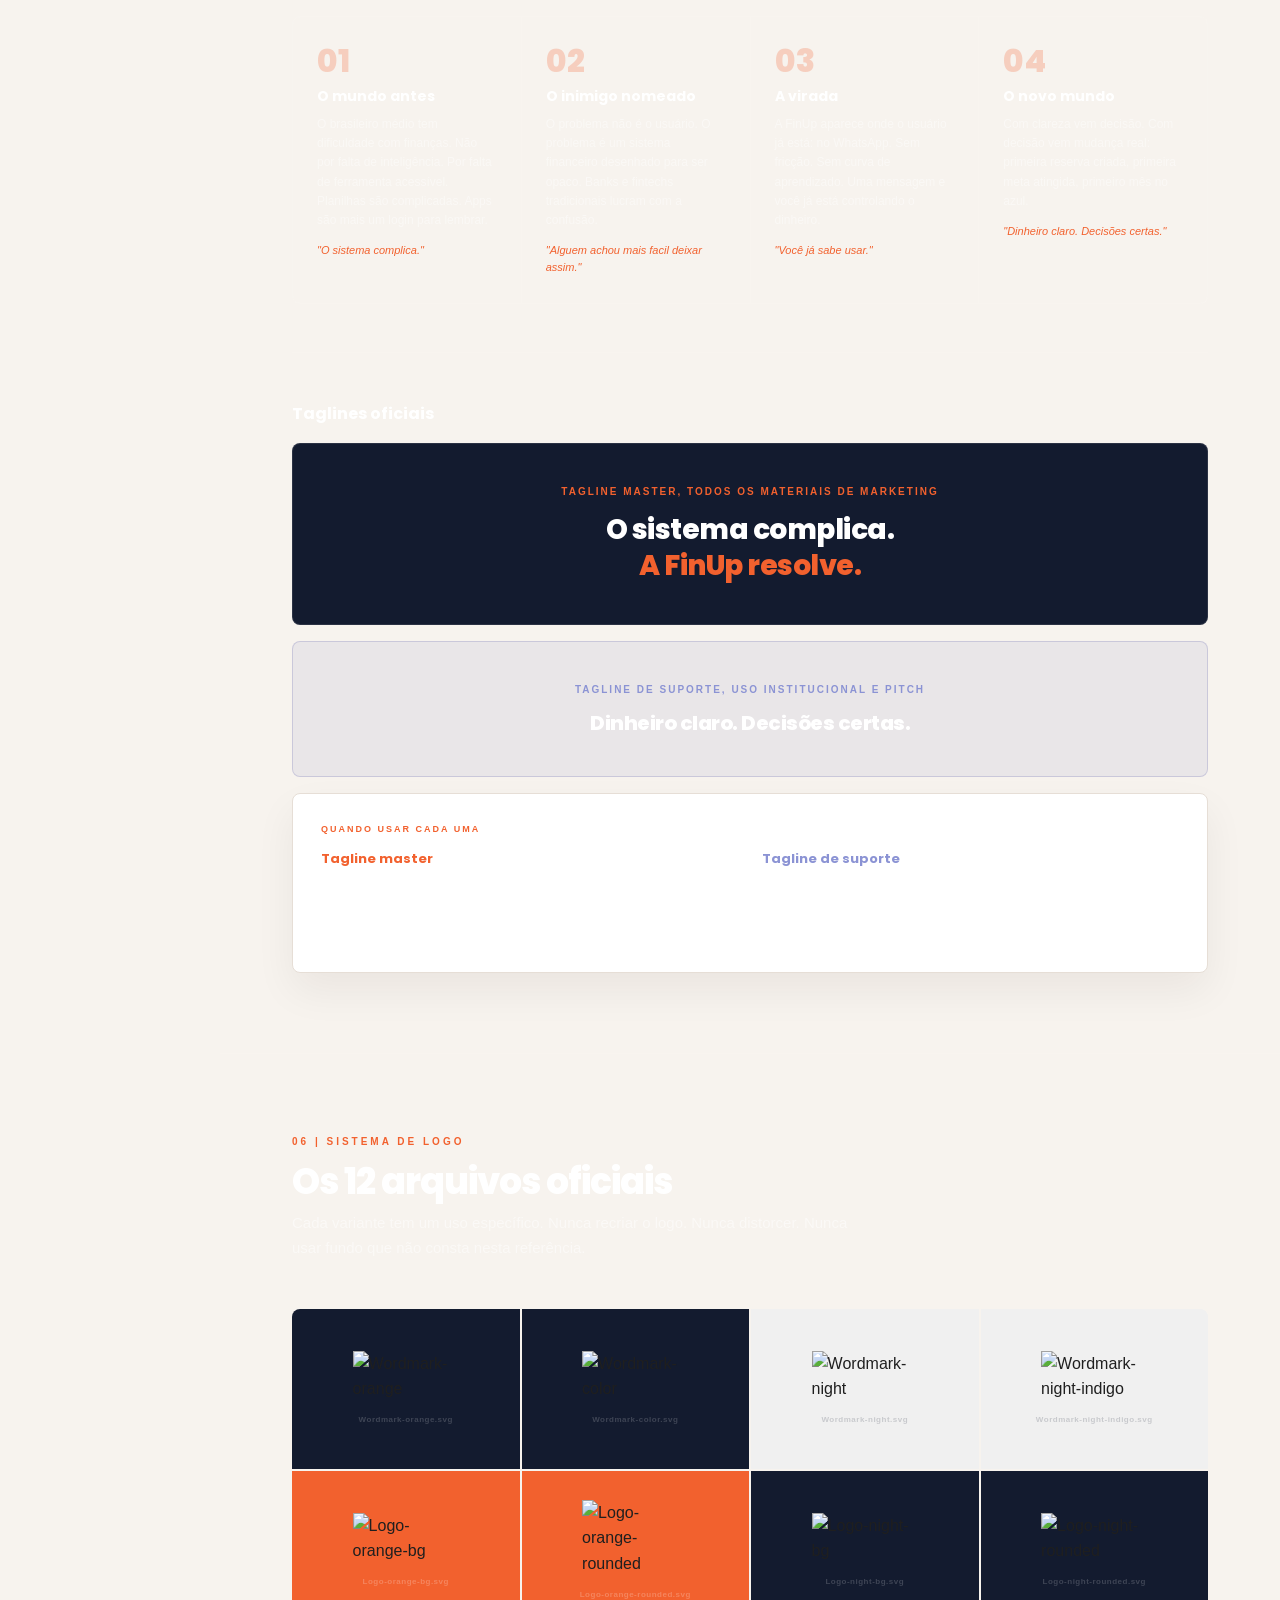
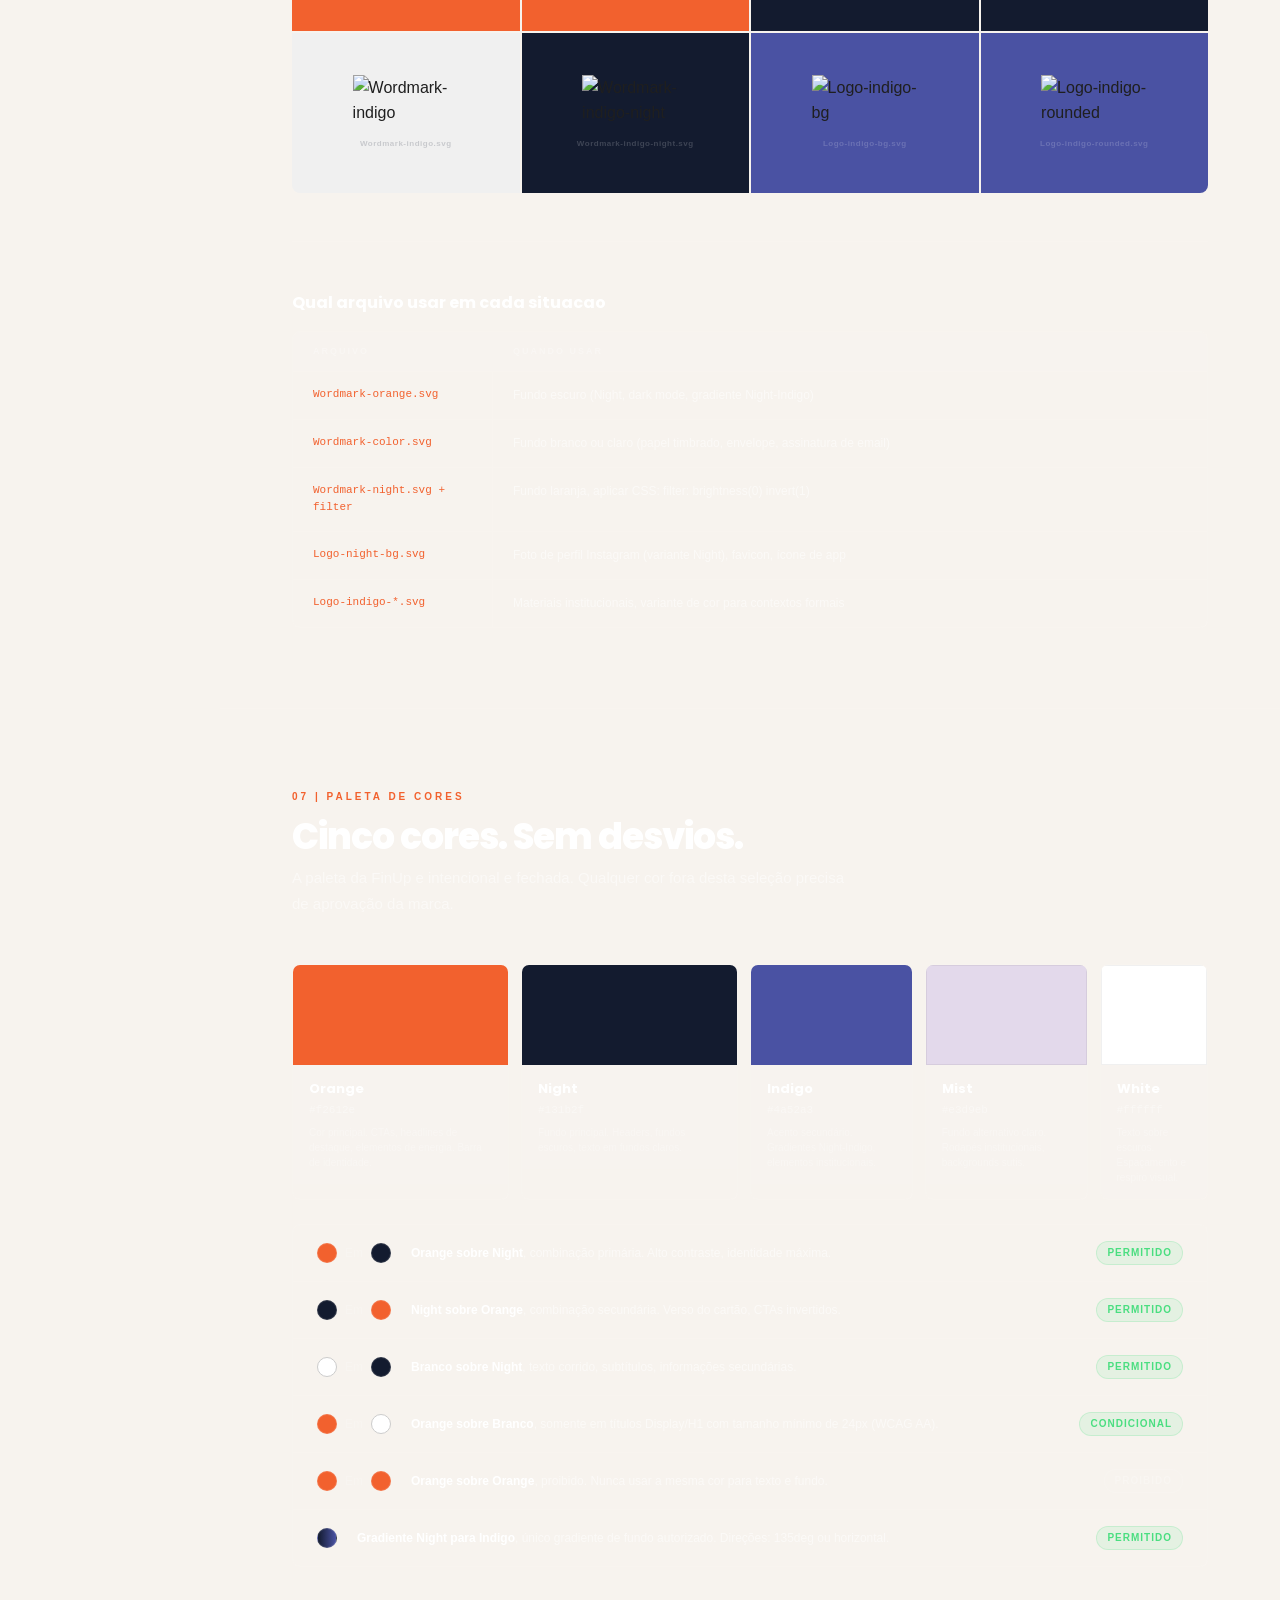
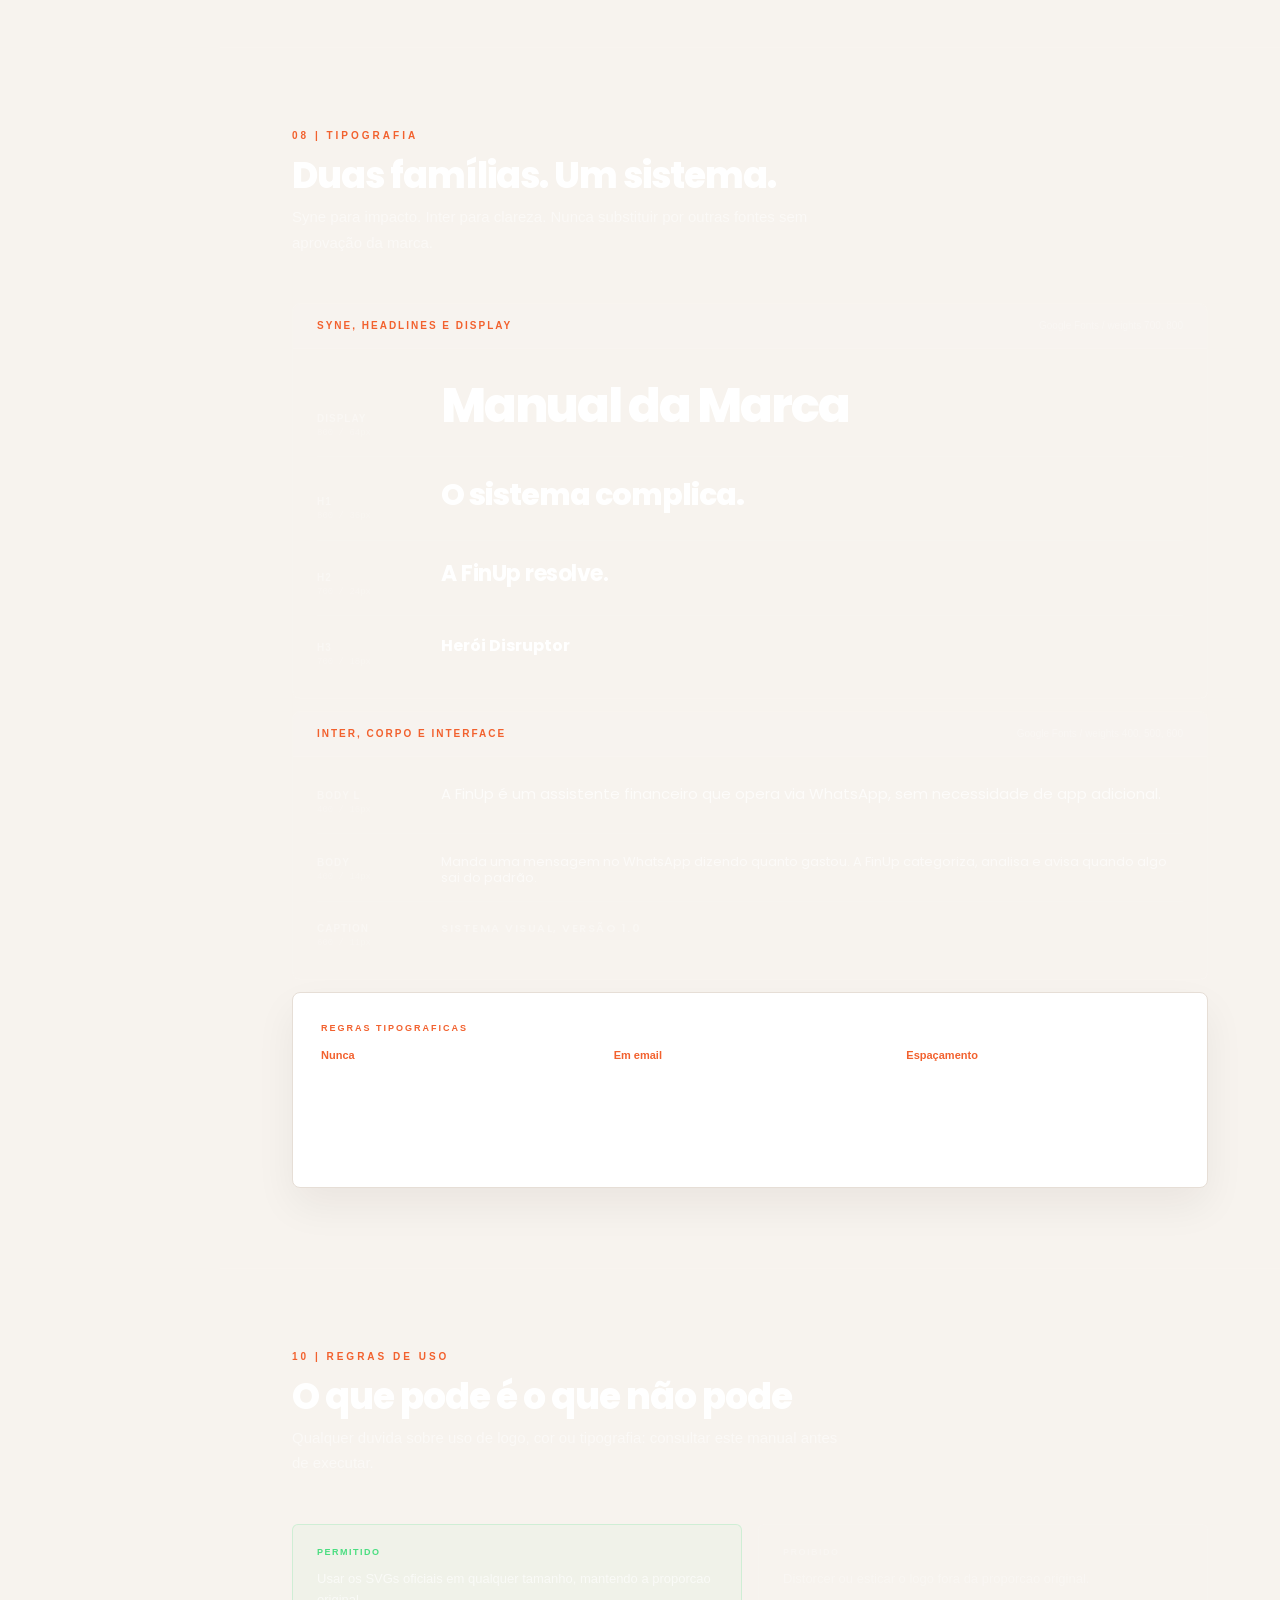
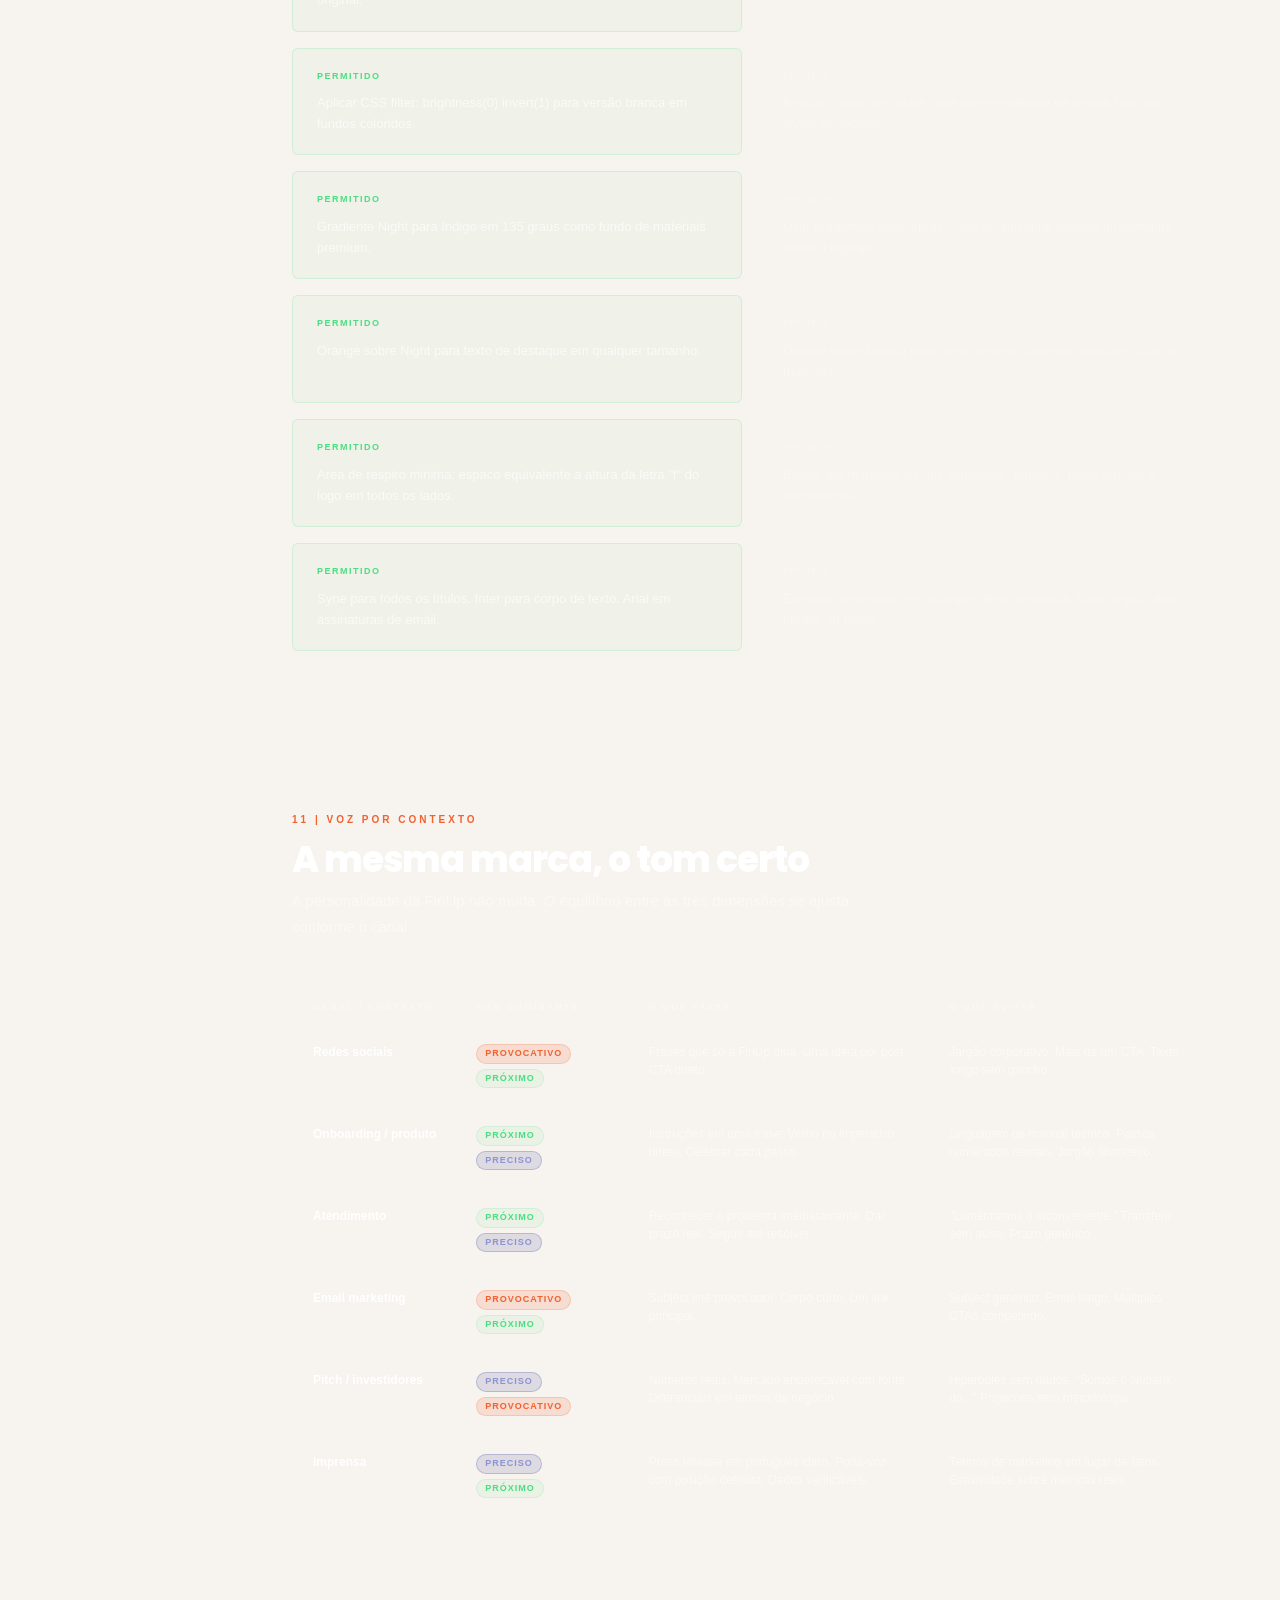
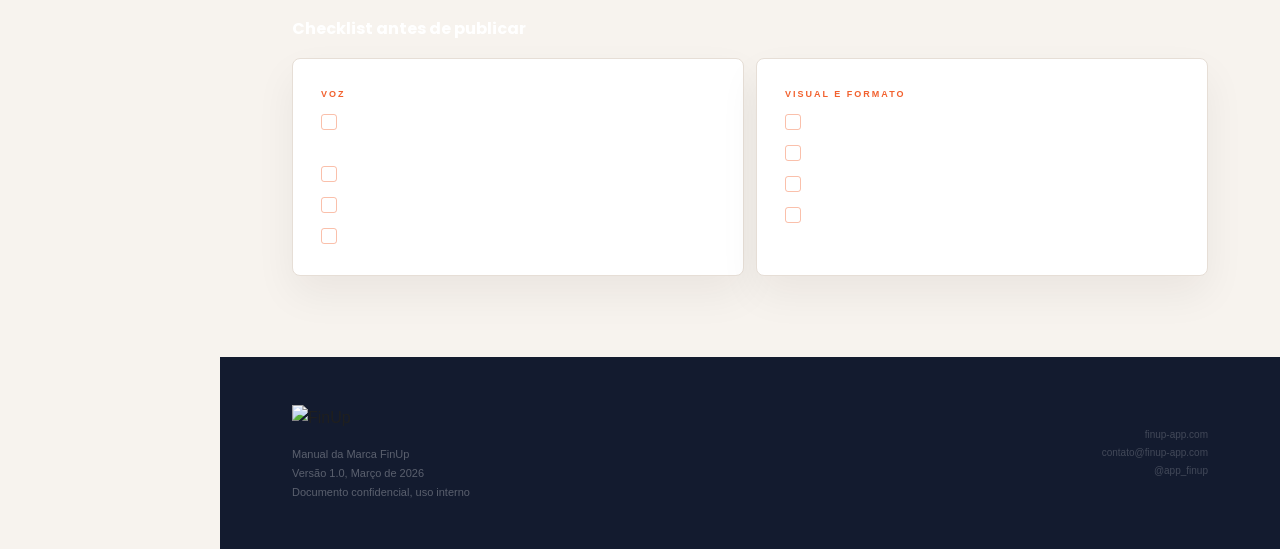
==== commit 7a00ae47: "Update local changes" ====
--- a/andressa-case-brandbook-finup.html
+++ b/andressa-case-brandbook-finup.html
@@ -3,7 +3,7 @@
 <head>
 <meta charset="UTF-8">
 <meta name="viewport" content="width=device-width, initial-scale=1.0">
-<title>FinUp ”” Manual da Marca 2026</title>
+<title>FinUp, Manual da Marca 2026</title>
 <link href="https://fonts.googleapis.com/css2?family=Poppins:wght@300;400;500;600;700;800&display=swap" rel="stylesheet">
 <style>
   /* ===== RESET + BASE ===== */
@@ -1242,12 +1242,12 @@
     <img src="../../assets/logos/wordmark-orange.svg" alt="FinUp">
   </div>
 
-  <a href="./#cases">Voltar ao portfolio</a>
+  <a href="./#cases">Voltar ao portf&oacute;lio</a>
 
   <div class="nav-label">Manual da Marca</div>
   <a href="#posicionamento">Posicionamento</a>
-  <a href="#mvv">Missao, Visao e Valores</a>
-  <a href="#arquetipo">Arquetipo</a>
+  <a href="#mvv">Miss&atilde;o, Vis&atilde;o e Valores</a>
+  <a href="#arquetipo">Arqu&eacute;tipo</a>
   <a href="#tom">Tom de Voz</a>
   <a href="#storytelling">Storytelling</a>
 
@@ -1256,7 +1256,7 @@
   <a href="#cores">Paleta de Cores</a>
   <a href="#tipografia">Tipografia</a>
 
-  <div class="nav-label">Aplicacoes</div>
+  <div class="nav-label">Aplica&ccedil;&otilde;es</div>
   <a href="#aplicacoes">Materiais</a>
   <a href="#regras">Regras de Uso</a>
   <a href="#contexto">Voz por Contexto</a>
@@ -1264,13 +1264,15 @@
   <div class="nav-footer">
     <div class="nav-footer-text">
       FinUp Manual da Marca<br>
-      Versao 1.0 / Marco 2026
+      Vers&atilde;o 1.0 / Mar&ccedil;o 2026
     </div>
   </div>
 </nav>
 
 <!-- MAIN -->
 <main>
+
+
 
   <!-- COVER -->
   <section class="cover case-cover-brandbook" id="cover">
@@ -1285,7 +1287,7 @@
     <div class="cover-middle">
       <div class="cover-eyebrow">FinUp Brand System</div>
       <div class="cover-title">
-        Manual<br>da <span class="accent">Marca</span>
+        Manual<br>Da <span class="accent">Marca</span>
       </div>
       <div class="cover-subtitle">Identidade visual, voz e diretrizes</div>
     </div>
@@ -1297,9 +1299,9 @@
       </div>
       <div class="cover-meta">
         <div class="cover-meta-text">
-          Versao 1.0<br>
-          Marco de 2026<br>
-          Confidencial ”” uso interno
+          Vers&atilde;o 1.0<br>
+          Mar&ccedil;o de 2026<br>
+          Confidencial, uso interno
         </div>
       </div>
     </div>
@@ -1307,22 +1309,24 @@
     <div class="orange-rule"></div>
   </section>
 
+
+
   <!-- POSICIONAMENTO -->
   <section id="posicionamento">
-    <div class="section-eyebrow">01 ”” Posicionamento</div>
-    <div class="section-title">Quem e a FinUp</div>
-    <div class="section-lead">A FinUp e um assistente financeiro pessoal que opera via WhatsApp. Sem app extra. Sem planilha. Uma mensagem resolve.</div>
+    <div class="section-eyebrow">01 | Posicionamento</div>
+    <div class="section-title">Quem &eacute; a FinUp</div>
+    <div class="section-lead">A FinUp &eacute; um assistente financeiro pessoal que opera via WhatsApp. Sem app extra. Sem planilha. Uma mensagem resolve.</div>
 
     <div class="grid-2" style="gap:16px;margin-bottom:32px;">
       <div class="card card-orange">
         <div class="card-label">O problema</div>
         <div class="card-title">O sistema financeiro foi feito para confundir</div>
-        <div class="card-text">Apps complexos, planilhas sem fim, termos tecnicos. As pessoas desistem antes de comecar. Nao por preguica. Por falta de uma ferramenta feita para humanos.</div>
+        <div class="card-text">Apps complexos, planilhas sem fim, termos t&eacute;cnicos. As pessoas desistem antes de come&ccedil;ar. N&atilde;o por pregui&ccedil;a. Por falta de uma ferramenta feita para humanos.</div>
       </div>
       <div class="card">
-        <div class="card-label">A solucao</div>
-        <div class="card-title">Financas que cabem numa mensagem de WhatsApp</div>
-        <div class="card-text">A FinUp remove todas as barreiras. Nao precisa instalar nada novo. Nao precisa aprender nada. Voce ja sabe usar o WhatsApp. Isso e suficiente.</div>
+        <div class="card-label">A solu&ccedil;&atilde;o</div>
+        <div class="card-title">Finan&ccedil;as que cabem numa mensagem de WhatsApp</div>
+        <div class="card-text">A FinUp remove todas as barreiras. N&atilde;o precisa instalar nada novo. N&atilde;o precisa aprender nada. Voc&ecirc; j&aacute; sabe usar o WhatsApp. Isso &eacute; suficiente.</div>
       </div>
     </div>
 
@@ -1335,21 +1339,98 @@
         </div>
         <div>
           <div style="font-family:'Poppins',sans-serif;font-weight:800;font-size:22px;color:var(--orange);margin-bottom:6px;">Inteligente</div>
-          <div class="card-text">IA categoriza, analisa e gera insights sem que o usuario precise configurar nada.</div>
+          <div class="card-text">IA categoriza, analisa e gera insights sem que o usu&aacute;rio precise configurar nada.</div>
         </div>
         <div>
-          <div style="font-family:'Poppins',sans-serif;font-weight:800;font-size:22px;color:var(--orange);margin-bottom:6px;">Acessivel</div>
-          <div class="card-text">Funciona em qualquer celular com WhatsApp. Sem barreira tecnica, sem custo de adocao.</div>
+          <div style="font-family:'Poppins',sans-serif;font-weight:800;font-size:22px;color:var(--orange);margin-bottom:6px;">Acess&iacute;vel</div>
+          <div class="card-text">Funciona em qualquer celular com WhatsApp. Sem barreira t&eacute;cnica, sem custo de ado&ccedil;&atilde;o.</div>
         </div>
       </div>
     </div>
   </section>
+
+
+
+<!-- APLICACOES -->
+  <section id="aplicacoes">
+    <div class="section-eyebrow">09 | Aplica&ccedil;&otilde;es</div>
+    <div class="section-title">Materiais da marca</div>
+    <div class="section-lead">Todos os arquivos est&atilde;o em assets/mockups/. Abrir no navegador para visualizar e em qualquer editor para editar.</div>
+
+    <div style="display:flex;flex-direction:column;gap:0;border:1px solid rgba(255,255,255,0.08);border-radius:8px;overflow:hidden;">
+      <div style="display:grid;grid-template-columns:220px 1fr 160px;background:rgba(255,255,255,0.03);border-bottom:1px solid rgba(255,255,255,0.08);">
+        <div style="padding:12px 20px;font-size:9px;font-weight:600;letter-spacing:2px;text-transform:uppercase;color:rgba(255,255,255,0.3);">Arquivo</div>
+        <div style="padding:12px 20px;font-size:9px;font-weight:600;letter-spacing:2px;text-transform:uppercase;color:rgba(255,255,255,0.3);">Descri&ccedil;&atilde;o</div>
+        <div style="padding:12px 20px;font-size:9px;font-weight:600;letter-spacing:2px;text-transform:uppercase;color:rgba(255,255,255,0.3);">Formato final</div>
+      </div>
+
+      <div style="display:grid;grid-template-columns:220px 1fr 160px;border-bottom:1px solid rgba(255,255,255,0.05);">
+        <div style="padding:14px 20px;font-family:'Courier New',monospace;font-size:11px;color:var(--orange);border-right:1px solid rgba(255,255,255,0.05);">Cart&atilde;o-visita.html</div>
+        <div style="padding:14px 20px;font-size:12px;color:rgba(255,255,255,0.5);border-right:1px solid rgba(255,255,255,0.05);">Frente (Night) e verso (Orange), 90x50mm</div>
+        <div style="padding:14px 20px;font-size:11px;color:rgba(255,255,255,0.3);">PDF para gr&aacute;fica</div>
+      </div>
+      <div style="display:grid;grid-template-columns:220px 1fr 160px;border-bottom:1px solid rgba(255,255,255,0.05);">
+        <div style="padding:14px 20px;font-family:'Courier New',monospace;font-size:11px;color:var(--orange);border-right:1px solid rgba(255,255,255,0.05);">Papel-timbrado.html</div>
+        <div style="padding:14px 20px;font-size:12px;color:rgba(255,255,255,0.5);border-right:1px solid rgba(255,255,255,0.05);">A4, imprimivel via Ctrl+P direto do navegador</div>
+        <div style="padding:14px 20px;font-size:11px;color:rgba(255,255,255,0.3);">PDF / impressao</div>
+      </div>
+      <div style="display:grid;grid-template-columns:220px 1fr 160px;border-bottom:1px solid rgba(255,255,255,0.05);">
+        <div style="padding:14px 20px;font-family:'Courier New',monospace;font-size:11px;color:var(--orange);border-right:1px solid rgba(255,255,255,0.05);">Envelope.html</div>
+        <div style="padding:14px 20px;font-size:12px;color:rgba(255,255,255,0.5);border-right:1px solid rgba(255,255,255,0.05);">DL 220x110mm, frente com logo e remetente</div>
+        <div style="padding:14px 20px;font-size:11px;color:rgba(255,255,255,0.3);">PDF para gr&aacute;fica</div>
+      </div>
+      <div style="display:grid;grid-template-columns:220px 1fr 160px;border-bottom:1px solid rgba(255,255,255,0.05);">
+        <div style="padding:14px 20px;font-family:'Courier New',monospace;font-size:11px;color:var(--orange);border-right:1px solid rgba(255,255,255,0.05);">Assinatura-email.html</div>
+        <div style="padding:14px 20px;font-size:12px;color:rgba(255,255,255,0.5);border-right:1px solid rgba(255,255,255,0.05);">Preview + codigo HTML copiavel para Gmail/Outlook</div>
+        <div style="padding:14px 20px;font-size:11px;color:rgba(255,255,255,0.3);">HTML direto</div>
+      </div>
+      <div style="display:grid;grid-template-columns:220px 1fr 160px;border-bottom:1px solid rgba(255,255,255,0.05);">
+        <div style="padding:14px 20px;font-family:'Courier New',monospace;font-size:11px;color:var(--orange);border-right:1px solid rgba(255,255,255,0.05);">Cover-instagram-perfil.html</div>
+        <div style="padding:14px 20px;font-size:12px;color:rgba(255,255,255,0.5);border-right:1px solid rgba(255,255,255,0.05);">3 variantes, 1080x1080px, preview em circulo</div>
+        <div style="padding:14px 20px;font-size:11px;color:rgba(255,255,255,0.3);">PNG 1080x1080</div>
+      </div>
+      <div style="display:grid;grid-template-columns:220px 1fr 160px;border-bottom:1px solid rgba(255,255,255,0.05);">
+        <div style="padding:14px 20px;font-family:'Courier New',monospace;font-size:11px;color:var(--orange);border-right:1px solid rgba(255,255,255,0.05);">Cover-instagram-destaques.html</div>
+        <div style="padding:14px 20px;font-size:12px;color:rgba(255,255,255,0.5);border-right:1px solid rgba(255,255,255,0.05);">6 temas, 1080x1920px, preview como circulo no feed</div>
+        <div style="padding:14px 20px;font-size:11px;color:rgba(255,255,255,0.3);">PNG 1080x1920</div>
+      </div>
+      <div style="display:grid;grid-template-columns:220px 1fr 160px;border-bottom:1px solid rgba(255,255,255,0.05);">
+        <div style="padding:14px 20px;font-family:'Courier New',monospace;font-size:11px;color:var(--orange);border-right:1px solid rgba(255,255,255,0.05);">Cover-youtube.html</div>
+        <div style="padding:14px 20px;font-size:12px;color:rgba(255,255,255,0.5);border-right:1px solid rgba(255,255,255,0.05);">2560x1440px, safe zone mapeada por device</div>
+        <div style="padding:14px 20px;font-size:11px;color:rgba(255,255,255,0.3);">PNG/JPG max 6MB</div>
+      </div>
+      <div style="display:grid;grid-template-columns:220px 1fr 160px;border-bottom:1px solid rgba(255,255,255,0.05);">
+        <div style="padding:14px 20px;font-family:'Courier New',monospace;font-size:11px;color:var(--orange);border-right:1px solid rgba(255,255,255,0.05);">Cover-linkedin.html</div>
+        <div style="padding:14px 20px;font-size:12px;color:rgba(255,255,255,0.5);border-right:1px solid rgba(255,255,255,0.05);">1584x396px, preview de perfil incluido</div>
+        <div style="padding:14px 20px;font-size:11px;color:rgba(255,255,255,0.3);">PNG/JPG</div>
+      </div>
+      <div style="display:grid;grid-template-columns:220px 1fr 160px;border-bottom:1px solid rgba(255,255,255,0.05);">
+        <div style="padding:14px 20px;font-family:'Courier New',monospace;font-size:11px;color:var(--orange);border-right:1px solid rgba(255,255,255,0.05);">Post-template-urban-hero.html</div>
+        <div style="padding:14px 20px;font-size:12px;color:rgba(255,255,255,0.5);border-right:1px solid rgba(255,255,255,0.05);">Orange / alto impacto / lancamentos e ads</div>
+        <div style="padding:14px 20px;font-size:11px;color:rgba(255,255,255,0.3);">PNG 1080x1080</div>
+      </div>
+      <div style="display:grid;grid-template-columns:220px 1fr 160px;border-bottom:1px solid rgba(255,255,255,0.05);">
+        <div style="padding:14px 20px;font-family:'Courier New',monospace;font-size:11px;color:var(--orange);border-right:1px solid rgba(255,255,255,0.05);">Post-template-dark-authority.html</div>
+        <div style="padding:14px 20px;font-size:12px;color:rgba(255,255,255,0.5);border-right:1px solid rgba(255,255,255,0.05);">Night / dados e autoridade / conte&uacute;do educativo</div>
+        <div style="padding:14px 20px;font-size:11px;color:rgba(255,255,255,0.3);">PNG 1080x1080</div>
+      </div>
+      <div style="display:grid;grid-template-columns:220px 1fr 160px;">
+        <div style="padding:14px 20px;font-family:'Courier New',monospace;font-size:11px;color:var(--orange);border-right:1px solid rgba(255,255,255,0.05);">Post-template-clean-proof.html</div>
+        <div style="padding:14px 20px;font-size:12px;color:rgba(255,255,255,0.5);border-right:1px solid rgba(255,255,255,0.05);">Branco / prova social / depoimentos</div>
+        <div style="padding:14px 20px;font-size:11px;color:rgba(255,255,255,0.3);">PNG 1080x1080</div>
+      </div>
+    </div>
+  </section>
+
+  <hr class="divider" />
+
+  <hr class="divider" />
 
   <!-- MISSAO VISAO VALORES -->
   <section id="mvv">
-    <div class="section-eyebrow">02 ”” Missao, Visao e Valores</div>
-    <div class="section-title">A razao de existir</div>
-    <div class="section-lead">Tres perguntas que definem cada decisao da empresa.</div>
+    <div class="section-eyebrow">02 | Miss&atilde;o, Vis&atilde;o e Valores</div>
+    <div class="section-title">A raz&atilde;o de existir</div>
+    <div class="section-lead">Tr&ecirc;s perguntas que definem cada decis&atilde;o da empresa.</div>
 
     <div class="mvv-grid">
       <div class="mvv-item">
@@ -1359,7 +1440,7 @@
             <path d="M8 5v4M8 11v.5" stroke="#f2612e" stroke-width="1.3" stroke-linecap="round"/>
           </svg>
         </div>
-        <div class="mvv-label">Missao</div>
+        <div class="mvv-label">Miss&atilde;o</div>
         <div class="mvv-text">Por que existimos hoje</div>
         <div class="mvv-subtext">Dar clareza financeira a qualquer brasileiro, de forma simples, direto no WhatsApp.</div>
       </div>
@@ -1369,9 +1450,9 @@
             <path d="M8 2L10 6.5H15L11 9.5L13 14L8 11L3 14L5 9.5L1 6.5H6L8 2Z" stroke="#f2612e" stroke-width="1.3" stroke-linejoin="round"/>
           </svg>
         </div>
-        <div class="mvv-label">Visao</div>
+        <div class="mvv-label">Vis&atilde;o</div>
         <div class="mvv-text">Onde queremos chegar</div>
-        <div class="mvv-subtext">Ser a primeira escolha do brasileiro quando o assunto e organizar o proprio dinheiro, antes de qualquer banco ou app tradicional.</div>
+        <div class="mvv-subtext">Ser a primeira escolha do brasileiro quando o assunto &eacute; organizar o pr&oacute;prio dinheiro, antes de qualquer banco ou app tradicional.</div>
       </div>
       <div class="mvv-item">
         <div class="mvv-icon">
@@ -1379,9 +1460,9 @@
             <path d="M8 1L9.5 5.5H14.5L10.5 8.5L12 13L8 10L4 13L5.5 8.5L1.5 5.5H6.5L8 1Z" fill="#f2612e" fill-opacity="0.3" stroke="#f2612e" stroke-width="1"/>
           </svg>
         </div>
-        <div class="mvv-label">Posicao de mercado</div>
+        <div class="mvv-label">Posi&ccedil;&atilde;o de mercado</div>
         <div class="mvv-text">O primeiro assistente nativo do WhatsApp</div>
-        <div class="mvv-subtext">Nao somos mais um fintech. Somos a interface financeira que mora onde o usuario ja mora.</div>
+        <div class="mvv-subtext">N&atilde;o somos mais uma fintech. Somos a interface financeira que mora onde o usu&aacute;rio j&aacute; mora.</div>
       </div>
     </div>
 
@@ -1390,35 +1471,35 @@
         <div class="valor-num">01</div>
         <div class="valor-content">
           <div class="valor-name">Clareza acima de tudo</div>
-          <div class="valor-desc">Se precisa de manual para usar, nao esta pronto. Cada funcionalidade deve ser imediatamente compreensivel por quem nunca usou.</div>
+          <div class="valor-desc">Se precisa de manual para usar, n&atilde;o est&aacute; pronto. Cada funcionalidade deve ser imediatamente compreens&iacute;vel por quem nunca usou.</div>
         </div>
       </div>
       <div class="valor-item">
         <div class="valor-num">02</div>
         <div class="valor-content">
           <div class="valor-name">Honestidade sem filtro</div>
-          <div class="valor-desc">Dados reais, nao o que o usuario quer ouvir. Comunicacao direta, mesmo quando o assunto e desconfortavel.</div>
+          <div class="valor-desc">Dados reais, n&atilde;o o que o usu&aacute;rio quer ouvir. Comunica&ccedil;&atilde;o direta, mesmo quando o assunto &eacute; desconfort&aacute;vel.</div>
         </div>
       </div>
       <div class="valor-item">
         <div class="valor-num">03</div>
         <div class="valor-content">
-          <div class="valor-name">Respeito pelo tempo do usuario</div>
-          <div class="valor-desc">Nenhuma interacao deve levar mais do que precisa. Cada toque a menos e um compromisso da marca.</div>
+          <div class="valor-name">Respeito pelo tempo do usu&aacute;rio</div>
+          <div class="valor-desc">Nenhuma intera&ccedil;&atilde;o deve levar mais do que precisa. Cada toque a menos &eacute; um compromisso da marca.</div>
         </div>
       </div>
       <div class="valor-item">
         <div class="valor-num">04</div>
         <div class="valor-content">
-          <div class="valor-name">Democratizacao financeira</div>
-          <div class="valor-desc">Controle financeiro nao e privilegio de quem tem contador ou MBA. E direito de todo mundo.</div>
+          <div class="valor-name">Democratiza&ccedil;&atilde;o financeira</div>
+          <div class="valor-desc">Controle financeiro n&atilde;o &eacute; privil&eacute;gio de quem tem contador ou MBA. &Eacute; direito de todo mundo.</div>
         </div>
       </div>
       <div class="valor-item">
         <div class="valor-num">05</div>
         <div class="valor-content">
           <div class="valor-name">Entrega antes do discurso</div>
-          <div class="valor-desc">Promessa sem produto e marketing vazio. Cada claim da marca precisa ser verificavel na experiencia real.</div>
+          <div class="valor-desc">Promessa sem produto &eacute; marketing vazio. Cada claim da marca precisa ser verific&aacute;vel na experi&ecirc;ncia real.</div>
         </div>
       </div>
     </div>
@@ -1426,42 +1507,42 @@
 
   <!-- ARQUETIPO -->
   <section id="arquetipo">
-    <div class="section-eyebrow">03 ”” Arquetipo e Personalidade</div>
-    <div class="section-title">Heroi Disruptor</div>
-    <div class="section-lead">A FinUp nao espera o problema se resolver. Ela vai atras dele junto com o usuario.</div>
+    <div class="section-eyebrow">03 | Arqu&eacute;tipo e Personalidade</div>
+    <div class="section-title">Her&oacute;i Disruptor</div>
+    <div class="section-lead">A FinUp n&atilde;o espera o problema se resolver. Ela vai atras dele junto com o usu&aacute;rio.</div>
 
     <div class="archetype-hero">
-      <div class="archetype-name">Heroi Disruptor</div>
-      <div class="archetype-sub">Arquetipo principal / 20% Sabio como complemento</div>
+      <div class="archetype-name">Her&oacute;i Disruptor</div>
+      <div class="archetype-sub">Arqu&eacute;tipo principal / 20% Sabio como complemento</div>
       <div class="archetype-desc">
-        O Heroi Disruptor nao combate viloes externos. Ele enfrenta sistemas, burocracia e complexidade desnecessaria. Assume que o status quo e o problema e que o usuario merece algo melhor. Nao pede licenca para mudar as regras.
+        O Her&oacute;i Disruptor n&atilde;o combate vil&otilde;es externos. Ele enfrenta sistemas, burocracia e complexidade desnecessaria. Assume que o status quo &eacute; o problema e que o usu&aacute;rio merece algo melhor. N&atilde;o pede licen&ccedil;a para mudar as regras.
       </div>
     </div>
 
     <div class="section-divider"></div>
 
     <div style="margin-bottom:24px;">
-      <div style="font-family:'Poppins',sans-serif;font-weight:700;font-size:16px;color:var(--white);margin-bottom:16px;">Os 5 comportamentos do Heroi Disruptor</div>
+      <div style="font-family:'Poppins',sans-serif;font-weight:700;font-size:16px;color:var(--white);margin-bottom:16px;">Os 5 comportamentos do Her&oacute;i Disruptor</div>
       <div class="behaviors-grid">
         <div class="behavior-item">
           <div class="behavior-dot"></div>
-          <div class="behavior-text"><strong>Nomeia o inimigo</strong>O inimigo e o sistema complicado, nunca o usuario. A culpa e da burocracia, nao de quem nao consegue usar.</div>
+          <div class="behavior-text"><strong>Nomeia o inimigo</strong>O inimigo &eacute; o sistema complicado, nunca o usu&aacute;rio. A culpa &eacute; da burocracia, n&atilde;o de quem n&atilde;o consegue usar.</div>
         </div>
         <div class="behavior-item">
           <div class="behavior-dot"></div>
-          <div class="behavior-text"><strong>Mostra o caminho</strong>Nao critica sem oferecer saida. Cada problema apontado vem acompanhado de solucao concreta.</div>
+          <div class="behavior-text"><strong>Mostra o caminho</strong>N&atilde;o critica sem oferecer sa&iacute;da. Cada problema apontado vem acompanhado de solu&ccedil;&atilde;o concreta.</div>
         </div>
         <div class="behavior-item">
           <div class="behavior-dot"></div>
-          <div class="behavior-text"><strong>Celebra a virada</strong>Reconhece cada pequeno avanço do usuario. A primeira meta batida merece ser celebrada tanto quanto a grande.</div>
+          <div class="behavior-text"><strong>Celebra a virada</strong>Reconhece cada pequeno avanço do usu&aacute;rio. A primeira meta batida merece ser celebrada tanto quanto a grande.</div>
         </div>
         <div class="behavior-item">
           <div class="behavior-dot"></div>
-          <div class="behavior-text"><strong>Fala a verdade</strong>Mesmo quando e inconfortavel. Dados reais, expectativas reais, promessas que cabem no produto.</div>
+          <div class="behavior-text"><strong>Fala a verdade</strong>Mesmo quando &eacute; desconfort&aacute;vel. Dados reais, expectativas reais, promessas que cabem no produto.</div>
         </div>
         <div class="behavior-item">
           <div class="behavior-dot" style="grid-column: span 2;"></div>
-          <div class="behavior-text"><strong>Age, nao discursa</strong>Prefere mostrar a explicar longamente. Uma demo vale mais do que um paragrafo de marketing.</div>
+          <div class="behavior-text"><strong>Age, n&atilde;o discursa</strong>Prefere mostrar a explicar longamente. Uma demo vale mais do que um paragrafo de marketing.</div>
         </div>
       </div>
     </div>
@@ -1504,16 +1585,16 @@
         <div class="personality-bar-wrap">
           <div class="personality-bar" style="width:70%;"></div>
         </div>
-        <div class="personality-label-right">Proximo</div>
+        <div class="personality-label-right">Pr&oacute;ximo</div>
       </div>
     </div>
   </section>
 
   <!-- TOM DE VOZ -->
   <section id="tom">
-    <div class="section-eyebrow">04 ”” Tom de Voz</div>
+    <div class="section-eyebrow">04 | Tom de Voz</div>
     <div class="section-title">Como a FinUp fala</div>
-    <div class="section-lead">Tres dimensoes que coexistem. Nao se excluem. A proporcao varia por contexto, mas todas as tres devem estar presentes.</div>
+    <div class="section-lead">Tr&ecirc;s dimens&otilde;es que coexistem. N&atilde;o se excluem. A proporcao varia por contexto, mas todas as tres devem estar presentes.</div>
 
     <div class="tone-blocks">
       <div class="tone-block" style="background:var(--orange);">
@@ -1521,21 +1602,21 @@
           <div class="tone-pct" style="color:var(--night);">60%</div>
           <div class="tone-name" style="color:var(--night);">Provocativo</div>
         </div>
-        <div class="tone-desc" style="color:rgba(19,27,47,0.65);">Aponta o problema sem rodeios. Desafia o sistema financeiro. Nao tem medo de dizer que o jeito atual e ruim. Uma frase que so a FinUp diria.</div>
+        <div class="tone-desc" style="color:rgba(19,27,47,0.65);">Aponta o problema sem rodeios. Desafia o sistema financeiro. N&atilde;o tem medo de dizer que o jeito atual &eacute; ruim. Uma frase que s&oacute; a FinUp diria.</div>
       </div>
       <div class="tone-block" style="background:rgba(255,255,255,0.06);border:1px solid rgba(255,255,255,0.1);">
         <div>
           <div class="tone-pct" style="color:var(--white);">25%</div>
-          <div class="tone-name" style="color:var(--white);">Proximo</div>
-        </div>
-        <div class="tone-desc">Fala de igual para igual. Nao julga. Nao usa jargao tecnico desnecessario. Reconhece que dinheiro e um assunto carregado de emocao.</div>
+          <div class="tone-name" style="color:var(--white);">Pr&oacute;ximo</div>
+        </div>
+        <div class="tone-desc">Fala de igual para igual. N&atilde;o julga. N&atilde;o usa jargao t&eacute;cnico desnecess&aacute;rio. Reconhece que dinheiro &eacute; um assunto carregado de emocao.</div>
       </div>
       <div class="tone-block" style="background:rgba(74,82,163,0.15);border:1px solid rgba(74,82,163,0.2);">
         <div>
           <div class="tone-pct" style="color:#8b93d4;">15%</div>
           <div class="tone-name" style="color:var(--white);">Preciso</div>
         </div>
-        <div class="tone-desc">Quando usa numero, esta certo. Quando promete, cumpre. Nao enche linguica. Fundamento para a credibilidade.</div>
+        <div class="tone-desc">Quando usa n&uacute;mero, est&aacute; certo. Quando promete, cumpre. N&atilde;o enche lingui&ccedil;a. Fundamento para a credibilidade.</div>
       </div>
     </div>
 
@@ -1547,12 +1628,12 @@
       </div>
       <div class="ce-item ce-certo">
         <div class="ce-label">Certo</div>
-        <div class="ce-text">"Voce nao precisa de uma planilha enorme. Precisa de 2 minutos no WhatsApp."</div>
+        <div class="ce-text">"Voc&ecirc; n&atilde;o precisa de uma planilha enorme. Precisa de 2 minutos no WhatsApp."</div>
         <div class="ce-context">Marketing, redes sociais, onboarding</div>
       </div>
       <div class="ce-item ce-errado">
         <div class="ce-label">Errado</div>
-        <div class="ce-text">"Nossa solucao inovadora oferece uma experiencia financeira simplificada e intuitiva."</div>
+        <div class="ce-text">"Nossa solu&ccedil;&atilde;o inovadora oferece uma experi&ecirc;ncia financeira simplificada e intuitiva."</div>
         <div class="ce-context">Generico, poderia ser qualquer fintech</div>
       </div>
       <div class="ce-item ce-certo">
@@ -1567,47 +1648,47 @@
       </div>
       <div class="ce-item ce-certo">
         <div class="ce-label">Certo</div>
-        <div class="ce-text">"Manda uma mensagem dizendo quanto gastou. So isso."</div>
+        <div class="ce-text">"Manda uma mensagem dizendo quanto gastou. S&oacute; isso."</div>
         <div class="ce-context">Onboarding, instrucoes, produto</div>
       </div>
       <div class="ce-item ce-errado">
         <div class="ce-label">Errado</div>
         <div class="ce-text">"Para utilizar o sistema, acesse o modulo de lancamentos e preencha os campos."</div>
-        <div class="ce-context">Linguagem de manual tecnico</div>
+        <div class="ce-context">Linguagem de manual t&eacute;cnico</div>
       </div>
     </div>
   </section>
 
   <!-- STORYTELLING -->
   <section id="storytelling">
-    <div class="section-eyebrow">05 ”” Storytelling</div>
+    <div class="section-eyebrow">05 | Storytelling</div>
     <div class="section-title">A narrativa da marca</div>
-    <div class="section-lead">A historia que a FinUp conta em toda comunicacao, do post ao pitch.</div>
+    <div class="section-lead">A hist&oacute;ria que a FinUp conta em toda comunica&ccedil;&atilde;o, do post ao pitch.</div>
 
     <div class="story-arc">
       <div class="story-phase">
         <div class="story-phase-num">01</div>
         <div class="story-phase-name">O mundo antes</div>
-        <div class="story-phase-text">O brasileiro medio tem dificuldade com financas. Nao por falta de inteligencia. Por falta de ferramenta acessivel. Planilhas sao complicadas. Apps sao mais um login pra lembrar.</div>
+        <div class="story-phase-text">O brasileiro m&eacute;dio tem dificuldade com finan&ccedil;as. N&atilde;o por falta de intelig&ecirc;ncia. Por falta de ferramenta acess&iacute;vel. Planilhas s&atilde;o complicadas. Apps s&atilde;o mais um login para lembrar.</div>
         <div class="story-phase-quote">"O sistema complica."</div>
       </div>
       <div class="story-phase">
         <div class="story-phase-num">02</div>
         <div class="story-phase-name">O inimigo nomeado</div>
-        <div class="story-phase-text">O problema nao e o usuario. O problema e um sistema financeiro desenhado para ser opaco. Banks e fintechs tradicionais lucram com a confusao.</div>
+        <div class="story-phase-text">O problema n&atilde;o &eacute; o usu&aacute;rio. O problema &eacute; um sistema financeiro desenhado para ser opaco. Banks e fintechs tradicionais lucram com a confus&atilde;o.</div>
         <div class="story-phase-quote">"Alguem achou mais facil deixar assim."</div>
       </div>
       <div class="story-phase">
         <div class="story-phase-num">03</div>
         <div class="story-phase-name">A virada</div>
-        <div class="story-phase-text">A FinUp aparece onde o usuario ja esta: no WhatsApp. Sem fricao. Sem curva de aprendizado. Uma mensagem e ja esta controlando o dinheiro.</div>
-        <div class="story-phase-quote">"Voce ja sabe usar."</div>
+        <div class="story-phase-text">A FinUp aparece onde o usu&aacute;rio j&aacute; est&aacute;: no WhatsApp. Sem fric&ccedil;&atilde;o. Sem curva de aprendizado. Uma mensagem e voc&ecirc; j&aacute; est&aacute; controlando o dinheiro.</div>
+        <div class="story-phase-quote">"Voc&ecirc; j&aacute; sabe usar."</div>
       </div>
       <div class="story-phase">
         <div class="story-phase-num">04</div>
         <div class="story-phase-name">O novo mundo</div>
-        <div class="story-phase-text">Com clareza vem decisao. Com decisao vem mudanca real: primeira reserva criada, primeira meta atingida, primeiro mes no azul.</div>
-        <div class="story-phase-quote">"Dinheiro claro. Decisoes certas."</div>
+        <div class="story-phase-text">Com clareza vem decis&atilde;o. Com decis&atilde;o vem mudan&ccedil;a real: primeira reserva criada, primeira meta atingida, primeiro m&ecirc;s no azul.</div>
+        <div class="story-phase-quote">"Dinheiro claro. Decis&otilde;es certas."</div>
       </div>
     </div>
 
@@ -1616,13 +1697,13 @@
     <div style="font-family:'Poppins',sans-serif;font-weight:700;font-size:16px;color:var(--white);margin-bottom:16px;">Taglines oficiais</div>
 
     <div class="tagline-hero">
-      <div style="font-size:10px;font-weight:600;letter-spacing:2px;text-transform:uppercase;color:var(--orange);margin-bottom:12px;">Tagline master ”” todos os materiais de marketing</div>
+      <div style="font-size:10px;font-weight:600;letter-spacing:2px;text-transform:uppercase;color:var(--orange);margin-bottom:12px;">Tagline master, todos os materiais de marketing</div>
       <div class="tagline-text">O sistema complica.<br><span class="accent">A FinUp resolve.</span></div>
     </div>
 
     <div class="tagline-hero" style="background:rgba(74,82,163,0.08);border-color:rgba(74,82,163,0.2);">
-      <div style="font-size:10px;font-weight:600;letter-spacing:2px;text-transform:uppercase;color:#8b93d4;margin-bottom:12px;">Tagline de suporte ”” uso institucional e pitch</div>
-      <div class="tagline-text" style="font-size:20px;">Dinheiro claro. Decisoes certas.</div>
+      <div style="font-size:10px;font-weight:600;letter-spacing:2px;text-transform:uppercase;color:#8b93d4;margin-bottom:12px;">Tagline de suporte, uso institucional e pitch</div>
+      <div class="tagline-text" style="font-size:20px;">Dinheiro claro. Decis&otilde;es certas.</div>
     </div>
 
     <div class="card" style="margin-top:16px;">
@@ -1630,11 +1711,11 @@
       <div style="display:grid;grid-template-columns:1fr 1fr;gap:24px;margin-top:8px;">
         <div>
           <div style="font-family:'Poppins',sans-serif;font-weight:700;font-size:13px;color:var(--orange);margin-bottom:8px;">Tagline master</div>
-          <div class="card-text">Posts, ads, banners, cartao de visita, capa de redes sociais, materiais de venda ao consumidor final, qualquer ponto de contato com o publico.</div>
+          <div class="card-text">Posts, ads, banners, cart&atilde;o de visita, capa de redes sociais, materiais de venda ao consumidor final, qualquer ponto de contato com o p&uacute;blico.</div>
         </div>
         <div>
           <div style="font-family:'Poppins',sans-serif;font-weight:700;font-size:13px;color:#8b93d4;margin-bottom:8px;">Tagline de suporte</div>
-          <div class="card-text">Pitch para investidores, materiais de imprensa, apresentacoes para parceiros institucionais. Contextos onde o tom provocativo nao e adequado.</div>
+          <div class="card-text">Pitch para investidores, materiais de imprensa, apresenta&ccedil;&otilde;es para parceiros institucionais. Contextos onde o tom provocativo n&atilde;o &eacute; adequado.</div>
         </div>
       </div>
     </div>
@@ -1642,63 +1723,63 @@
 
   <!-- LOGOS -->
   <section id="logos">
-    <div class="section-eyebrow">06 ”” Sistema de Logo</div>
+    <div class="section-eyebrow">06 | Sistema de Logo</div>
     <div class="section-title">Os 12 arquivos oficiais</div>
-    <div class="section-lead">Cada variante tem um uso especifico. Nunca recriar o logo. Nunca distorcer. Nunca usar fundo que nao consta nesta referencia.</div>
+    <div class="section-lead">Cada variante tem um uso espec&iacute;fico. Nunca recriar o logo. Nunca distorcer. Nunca usar fundo que n&atilde;o consta nesta refer&ecirc;ncia.</div>
 
     <div class="logo-grid">
       <!-- Linha 1: Wordmarks em fundo transparente -->
       <div class="logo-cell" style="background:var(--night);">
-        <img src="../../assets/logos/wordmark-orange.svg" alt="wordmark-orange">
-        <div class="logo-cell-name" style="color:rgba(255,255,255,0.4);">wordmark-orange.svg</div>
+        <img src="../../assets/logos/wordmark-orange.svg" alt="Wordmark-orange">
+        <div class="logo-cell-name" style="color:rgba(255,255,255,0.4);">Wordmark-orange.svg</div>
       </div>
       <div class="logo-cell" style="background:var(--night);">
-        <img src="../../assets/logos/wordmark-color.svg" alt="wordmark-color">
-        <div class="logo-cell-name" style="color:rgba(255,255,255,0.4);">wordmark-color.svg</div>
+        <img src="../../assets/logos/wordmark-color.svg" alt="Wordmark-color">
+        <div class="logo-cell-name" style="color:rgba(255,255,255,0.4);">Wordmark-color.svg</div>
       </div>
       <div class="logo-cell" style="background:#f0f0f0;">
-        <img src="../../assets/logos/wordmark-night.svg" alt="wordmark-night">
-        <div class="logo-cell-name" style="color:rgba(19,27,47,0.4);">wordmark-night.svg</div>
+        <img src="../../assets/logos/wordmark-night.svg" alt="Wordmark-night">
+        <div class="logo-cell-name" style="color:rgba(19,27,47,0.4);">Wordmark-night.svg</div>
       </div>
       <div class="logo-cell" style="background:#f0f0f0;">
-        <img src="../../assets/logos/wordmark-night-indigo.svg" alt="wordmark-night-indigo">
-        <div class="logo-cell-name" style="color:rgba(19,27,47,0.4);">wordmark-night-indigo.svg</div>
+        <img src="../../assets/logos/wordmark-night-indigo.svg" alt="Wordmark-night-indigo">
+        <div class="logo-cell-name" style="color:rgba(19,27,47,0.4);">Wordmark-night-indigo.svg</div>
       </div>
 
       <!-- Linha 2: Logos com fundo solido -->
       <div class="logo-cell" style="background:var(--orange);">
-        <img src="../../assets/logos/logo-orange-bg.svg" alt="logo-orange-bg">
-        <div class="logo-cell-name" style="color:rgba(255,255,255,0.5);">logo-orange-bg.svg</div>
+        <img src="../../assets/logos/logo-orange-bg.svg" alt="Logo-orange-bg">
+        <div class="logo-cell-name" style="color:rgba(255,255,255,0.5);">Logo-orange-bg.svg</div>
       </div>
       <div class="logo-cell" style="background:var(--orange);">
-        <img src="../../assets/logos/logo-orange-rounded.svg" alt="logo-orange-rounded">
-        <div class="logo-cell-name" style="color:rgba(255,255,255,0.5);">logo-orange-rounded.svg</div>
+        <img src="../../assets/logos/logo-orange-rounded.svg" alt="Logo-orange-rounded">
+        <div class="logo-cell-name" style="color:rgba(255,255,255,0.5);">Logo-orange-rounded.svg</div>
       </div>
       <div class="logo-cell" style="background:var(--night);">
-        <img src="../../assets/logos/logo-night-bg.svg" alt="logo-night-bg">
-        <div class="logo-cell-name" style="color:rgba(255,255,255,0.4);">logo-night-bg.svg</div>
+        <img src="../../assets/logos/logo-night-bg.svg" alt="Logo-night-bg">
+        <div class="logo-cell-name" style="color:rgba(255,255,255,0.4);">Logo-night-bg.svg</div>
       </div>
       <div class="logo-cell" style="background:var(--night);">
-        <img src="../../assets/logos/logo-night-rounded.svg" alt="logo-night-rounded">
-        <div class="logo-cell-name" style="color:rgba(255,255,255,0.4);">logo-night-rounded.svg</div>
+        <img src="../../assets/logos/logo-night-rounded.svg" alt="Logo-night-rounded">
+        <div class="logo-cell-name" style="color:rgba(255,255,255,0.4);">Logo-night-rounded.svg</div>
       </div>
 
       <!-- Linha 3: Variantes Indigo -->
       <div class="logo-cell" style="background:#f0f0f0;">
-        <img src="../../assets/logos/wordmark-indigo.svg" alt="wordmark-indigo">
-        <div class="logo-cell-name" style="color:rgba(19,27,47,0.4);">wordmark-indigo.svg</div>
+        <img src="../../assets/logos/wordmark-indigo.svg" alt="Wordmark-indigo">
+        <div class="logo-cell-name" style="color:rgba(19,27,47,0.4);">Wordmark-indigo.svg</div>
       </div>
       <div class="logo-cell" style="background:var(--night);">
-        <img src="../../assets/logos/wordmark-indigo-night.svg" alt="wordmark-indigo-night">
-        <div class="logo-cell-name" style="color:rgba(255,255,255,0.4);">wordmark-indigo-night.svg</div>
+        <img src="../../assets/logos/wordmark-indigo-night.svg" alt="Wordmark-indigo-night">
+        <div class="logo-cell-name" style="color:rgba(255,255,255,0.4);">Wordmark-indigo-night.svg</div>
       </div>
       <div class="logo-cell" style="background:var(--indigo);">
-        <img src="../../assets/logos/logo-indigo-bg.svg" alt="logo-indigo-bg">
-        <div class="logo-cell-name" style="color:rgba(255,255,255,0.4);">logo-indigo-bg.svg</div>
+        <img src="../../assets/logos/logo-indigo-bg.svg" alt="Logo-indigo-bg">
+        <div class="logo-cell-name" style="color:rgba(255,255,255,0.4);">Logo-indigo-bg.svg</div>
       </div>
       <div class="logo-cell" style="background:var(--indigo);">
-        <img src="../../assets/logos/logo-indigo-rounded.svg" alt="logo-indigo-rounded">
-        <div class="logo-cell-name" style="color:rgba(255,255,255,0.4);">logo-indigo-rounded.svg</div>
+        <img src="../../assets/logos/logo-indigo-rounded.svg" alt="Logo-indigo-rounded">
+        <div class="logo-cell-name" style="color:rgba(255,255,255,0.4);">Logo-indigo-rounded.svg</div>
       </div>
     </div>
 
@@ -1712,23 +1793,23 @@
         <div style="padding:12px 20px;font-size:9px;font-weight:600;letter-spacing:2px;text-transform:uppercase;color:rgba(255,255,255,0.3);background:rgba(255,255,255,0.03);">Quando usar</div>
       </div>
       <div style="display:grid;grid-template-columns:200px 1fr;border-bottom:1px solid rgba(255,255,255,0.06);">
-        <div style="padding:14px 20px;font-family:'Courier New',monospace;font-size:11px;color:var(--orange);border-right:1px solid rgba(255,255,255,0.06);">wordmark-orange.svg</div>
+        <div style="padding:14px 20px;font-family:'Courier New',monospace;font-size:11px;color:var(--orange);border-right:1px solid rgba(255,255,255,0.06);">Wordmark-orange.svg</div>
         <div style="padding:14px 20px;font-size:12px;color:rgba(255,255,255,0.55);">Fundo escuro (Night, dark mode, gradiente Night-Indigo)</div>
       </div>
       <div style="display:grid;grid-template-columns:200px 1fr;border-bottom:1px solid rgba(255,255,255,0.06);">
-        <div style="padding:14px 20px;font-family:'Courier New',monospace;font-size:11px;color:var(--orange);border-right:1px solid rgba(255,255,255,0.06);">wordmark-color.svg</div>
+        <div style="padding:14px 20px;font-family:'Courier New',monospace;font-size:11px;color:var(--orange);border-right:1px solid rgba(255,255,255,0.06);">Wordmark-color.svg</div>
         <div style="padding:14px 20px;font-size:12px;color:rgba(255,255,255,0.55);">Fundo branco ou claro (papel timbrado, envelope, assinatura de email)</div>
       </div>
       <div style="display:grid;grid-template-columns:200px 1fr;border-bottom:1px solid rgba(255,255,255,0.06);">
-        <div style="padding:14px 20px;font-family:'Courier New',monospace;font-size:11px;color:var(--orange);border-right:1px solid rgba(255,255,255,0.06);">wordmark-night.svg + filter</div>
-        <div style="padding:14px 20px;font-size:12px;color:rgba(255,255,255,0.55);">Fundo laranja ”” aplicar CSS: filter: brightness(0) invert(1)</div>
+        <div style="padding:14px 20px;font-family:'Courier New',monospace;font-size:11px;color:var(--orange);border-right:1px solid rgba(255,255,255,0.06);">Wordmark-night.svg + filter</div>
+        <div style="padding:14px 20px;font-size:12px;color:rgba(255,255,255,0.55);">Fundo laranja, aplicar CSS: filter: brightness(0) invert(1)</div>
       </div>
       <div style="display:grid;grid-template-columns:200px 1fr;border-bottom:1px solid rgba(255,255,255,0.06);">
-        <div style="padding:14px 20px;font-family:'Courier New',monospace;font-size:11px;color:var(--orange);border-right:1px solid rgba(255,255,255,0.06);">logo-night-bg.svg</div>
+        <div style="padding:14px 20px;font-family:'Courier New',monospace;font-size:11px;color:var(--orange);border-right:1px solid rgba(255,255,255,0.06);">Logo-night-bg.svg</div>
         <div style="padding:14px 20px;font-size:12px;color:rgba(255,255,255,0.55);">Foto de perfil Instagram (variante Night), favicon, ícone de app</div>
       </div>
       <div style="display:grid;grid-template-columns:200px 1fr;">
-        <div style="padding:14px 20px;font-family:'Courier New',monospace;font-size:11px;color:var(--orange);border-right:1px solid rgba(255,255,255,0.06);">logo-indigo-*.svg</div>
+        <div style="padding:14px 20px;font-family:'Courier New',monospace;font-size:11px;color:var(--orange);border-right:1px solid rgba(255,255,255,0.06);">Logo-indigo-*.svg</div>
         <div style="padding:14px 20px;font-size:12px;color:rgba(255,255,255,0.55);">Materiais institucionais, variante de cor para contextos formais</div>
       </div>
     </div>
@@ -1736,9 +1817,9 @@
 
   <!-- CORES -->
   <section id="cores">
-    <div class="section-eyebrow">07 ”” Paleta de Cores</div>
+    <div class="section-eyebrow">07 | Paleta de Cores</div>
     <div class="section-title">Cinco cores. Sem desvios.</div>
-    <div class="section-lead">A paleta da FinUp e intencional e fechada. Qualquer cor fora desta selecao precisa de aprovacao da marca.</div>
+    <div class="section-lead">A paleta da FinUp e intencional e fechada. Qualquer cor fora desta sele&ccedil;&atilde;o precisa de aprova&ccedil;&atilde;o da marca.</div>
 
     <div class="palette-row">
       <div class="color-swatch">
@@ -1762,7 +1843,7 @@
         <div class="swatch-info">
           <div class="swatch-name">Indigo</div>
           <div class="swatch-hex">#4a52a3</div>
-          <div class="swatch-uses">Acento secundario. Gradientes Night-Indigo, elementos institucionais.</div>
+          <div class="swatch-uses">Acento secund&aacute;rio. Gradientes Night-Indigo, elementos institucionais.</div>
         </div>
       </div>
       <div class="color-swatch">
@@ -1770,7 +1851,7 @@
         <div class="swatch-info">
           <div class="swatch-name">Mist</div>
           <div class="swatch-hex">#e3d9eb</div>
-          <div class="swatch-uses">Fundo alternativo claro. Rodapes institucionais, backgrounds sutis.</div>
+          <div class="swatch-uses">Fundo alternativo claro. Rodap&eacute;s institucionais, backgrounds sutis.</div>
         </div>
       </div>
       <div class="color-swatch">
@@ -1778,7 +1859,7 @@
         <div class="swatch-info">
           <div class="swatch-name">White</div>
           <div class="swatch-hex">#ffffff</div>
-          <div class="swatch-uses">Texto sobre escuros. Espacamento e respiro visual.</div>
+          <div class="swatch-uses">Texto sobre escuros. Espa&ccedil;amento e respiro visual.</div>
         </div>
       </div>
     </div>
@@ -1787,53 +1868,53 @@
       <div class="color-rule-item">
         <div class="color-pair">
           <div class="color-dot-sm" style="background:#f2612e;"></div>
-          <div class="color-arrow">em</div>
+          <div class="color-arrow">Em</div>
           <div class="color-dot-sm" style="background:#131b2f;"></div>
         </div>
-        <div class="color-rule-text"><strong>Orange sobre Night</strong> ”” combinacao primaria. Alto contraste, identidade maxima.</div>
+        <div class="color-rule-text"><strong>Orange sobre Night</strong>, combina&ccedil;&atilde;o prim&aacute;ria. Alto contraste, identidade m&aacute;xima.</div>
         <div class="color-rule-status status-ok">Permitido</div>
       </div>
       <div class="color-rule-item">
         <div class="color-pair">
           <div class="color-dot-sm" style="background:#131b2f;"></div>
-          <div class="color-arrow">em</div>
+          <div class="color-arrow">Em</div>
           <div class="color-dot-sm" style="background:#f2612e;"></div>
         </div>
-        <div class="color-rule-text"><strong>Night sobre Orange</strong> ”” combinacao secundaria. Verso do cartao, CTAs invertidos.</div>
+        <div class="color-rule-text"><strong>Night sobre Orange</strong>, combina&ccedil;&atilde;o secund&aacute;ria. Verso do cart&atilde;o, CTAs invertidos.</div>
         <div class="color-rule-status status-ok">Permitido</div>
       </div>
       <div class="color-rule-item">
         <div class="color-pair">
           <div class="color-dot-sm" style="background:#ffffff;border:1px solid #ccc;"></div>
-          <div class="color-arrow">em</div>
+          <div class="color-arrow">Em</div>
           <div class="color-dot-sm" style="background:#131b2f;"></div>
         </div>
-        <div class="color-rule-text"><strong>Branco sobre Night</strong> ”” texto corrido, subtitulos, informacoes secundarias.</div>
+        <div class="color-rule-text"><strong>Branco sobre Night</strong>, texto corrido, subt&iacute;tulos, informa&ccedil;&otilde;es secund&aacute;rias.</div>
         <div class="color-rule-status status-ok">Permitido</div>
       </div>
       <div class="color-rule-item">
         <div class="color-pair">
           <div class="color-dot-sm" style="background:#f2612e;"></div>
-          <div class="color-arrow">em</div>
+          <div class="color-arrow">Em</div>
           <div class="color-dot-sm" style="background:#ffffff;border:1px solid #ccc;"></div>
         </div>
-        <div class="color-rule-text"><strong>Orange sobre Branco</strong> ”” somente em titulos Display/H1 com tamanho minimo de 24px (WCAG AA).</div>
+        <div class="color-rule-text"><strong>Orange sobre Branco</strong>, somente em t&iacute;tulos Display/H1 com tamanho m&iacute;nimo de 24px (WCAG AA).</div>
         <div class="color-rule-status status-ok">Condicional</div>
       </div>
       <div class="color-rule-item">
         <div class="color-pair">
           <div class="color-dot-sm" style="background:#f2612e;"></div>
-          <div class="color-arrow">em</div>
+          <div class="color-arrow">Em</div>
           <div class="color-dot-sm" style="background:#f2612e;"></div>
         </div>
-        <div class="color-rule-text"><strong>Orange sobre Orange</strong> ”” proibido. Nunca usar a mesma cor para texto e fundo.</div>
+        <div class="color-rule-text"><strong>Orange sobre Orange</strong>, proibido. Nunca usar a mesma cor para texto e fundo.</div>
         <div class="color-rule-status status-no">Proibido</div>
       </div>
       <div class="color-rule-item">
         <div class="color-pair">
           <div class="color-dot-sm" style="background:linear-gradient(90deg,#131b2f,#4a52a3);"></div>
         </div>
-        <div class="color-rule-text"><strong>Gradiente Night para Indigo</strong> ”” unico gradiente de fundo autorizado. Direcoes: 135deg ou horizontal.</div>
+        <div class="color-rule-text"><strong>Gradiente Night para Indigo</strong>, &uacute;nico gradiente de fundo autorizado. Dire&ccedil;&otilde;es: 135deg ou horizontal.</div>
         <div class="color-rule-status status-ok">Permitido</div>
       </div>
     </div>
@@ -1841,13 +1922,13 @@
 
   <!-- TIPOGRAFIA -->
   <section id="tipografia">
-    <div class="section-eyebrow">08 ”” Tipografia</div>
-    <div class="section-title">Duas familias. Um sistema.</div>
-    <div class="section-lead">Syne para impacto. Inter para clareza. Nunca substituir por outras fontes sem aprovacao da marca.</div>
+    <div class="section-eyebrow">08 | Tipografia</div>
+    <div class="section-title">Duas fam&iacute;lias. Um sistema.</div>
+    <div class="section-lead">Syne para impacto. Inter para clareza. Nunca substituir por outras fontes sem aprova&ccedil;&atilde;o da marca.</div>
 
     <div class="type-specimen">
       <div class="type-header">
-        <div class="type-family">Syne ”” Headlines e Display</div>
+        <div class="type-family">Syne, Headlines e Display</div>
         <div class="type-role">Google Fonts / weights 700, 800</div>
       </div>
       <div class="type-body">
@@ -1878,7 +1959,7 @@
               <div class="type-meta-name">H3</div>
               <div class="type-meta-spec">700 / 18px</div>
             </div>
-            <div class="type-sample" style="font-family:'Poppins',sans-serif;font-weight:700;font-size:16px;">Heroi Disruptor</div>
+            <div class="type-sample" style="font-family:'Poppins',sans-serif;font-weight:700;font-size:16px;">Her&oacute;i Disruptor</div>
           </div>
         </div>
       </div>
@@ -1886,7 +1967,7 @@
 
     <div class="type-specimen">
       <div class="type-header">
-        <div class="type-family">Inter ”” Corpo e Interface</div>
+        <div class="type-family">Inter, Corpo e Interface</div>
         <div class="type-role">Google Fonts / weights 400, 500, 600</div>
       </div>
       <div class="type-body">
@@ -1896,21 +1977,21 @@
               <div class="type-meta-name">Body L</div>
               <div class="type-meta-spec">400 / 16px</div>
             </div>
-            <div class="type-sample" style="font-family:'Poppins',sans-serif;font-weight:400;font-size:15px;color:rgba(255,255,255,0.7);">A FinUp e um assistente financeiro que opera via WhatsApp, sem necessidade de app adicional.</div>
+            <div class="type-sample" style="font-family:'Poppins',sans-serif;font-weight:400;font-size:15px;color:rgba(255,255,255,0.7);">A FinUp &eacute; um assistente financeiro que opera via WhatsApp, sem necessidade de app adicional.</div>
           </div>
           <div class="type-row">
             <div class="type-meta">
               <div class="type-meta-name">Body</div>
               <div class="type-meta-spec">400 / 14px</div>
             </div>
-            <div class="type-sample" style="font-family:'Poppins',sans-serif;font-weight:400;font-size:13px;color:rgba(255,255,255,0.6);">Manda uma mensagem no WhatsApp dizendo quanto gastou. A FinUp categoriza, analisa e avisa quando algo sai do padrao.</div>
+            <div class="type-sample" style="font-family:'Poppins',sans-serif;font-weight:400;font-size:13px;color:rgba(255,255,255,0.6);">Manda uma mensagem no WhatsApp dizendo quanto gastou. A FinUp categoriza, analisa e avisa quando algo sai do padr&atilde;o.</div>
           </div>
           <div class="type-row">
             <div class="type-meta">
               <div class="type-meta-name">Caption</div>
               <div class="type-meta-spec">600 / 11px</div>
             </div>
-            <div class="type-sample" style="font-family:'Poppins',sans-serif;font-weight:600;font-size:11px;letter-spacing:1.5px;text-transform:uppercase;color:rgba(255,255,255,0.35);">Sistema visual ”” versao 1.0</div>
+            <div class="type-sample" style="font-family:'Poppins',sans-serif;font-weight:600;font-size:11px;letter-spacing:1.5px;text-transform:uppercase;color:rgba(255,255,255,0.35);">Sistema visual, vers&atilde;o 1.0</div>
           </div>
         </div>
       </div>
@@ -1921,95 +2002,24 @@
       <div style="display:grid;grid-template-columns:1fr 1fr 1fr;gap:20px;margin-top:8px;">
         <div>
           <div style="font-size:11px;font-weight:600;color:var(--orange);margin-bottom:6px;">Nunca</div>
-          <div class="card-text">Usar outras familias. Distorcer proporcoes. Usar peso Regular em headlines. Misturar mais de 2 fontes num mesmo material.</div>
+          <div class="card-text">Usar outras fam&iacute;lias. Distorcer propor&ccedil;&otilde;es. Usar peso Regular em headlines. Misturar mais de 2 fontes num mesmo material.</div>
         </div>
         <div>
           <div style="font-size:11px;font-weight:600;color:var(--orange);margin-bottom:6px;">Em email</div>
-          <div class="card-text">Substituir Syne e Inter por Arial, Helvetica, sans-serif. Clientes de email nao carregam Google Fonts. Usar apenas em assinatura HTML.</div>
+          <div class="card-text">Substituir Syne e Inter por Arial, Helvetica, sans-serif. Clientes de email n&atilde;o carregam Google Fonts. Usar apenas em assinatura HTML.</div>
         </div>
         <div>
-          <div style="font-size:11px;font-weight:600;color:var(--orange);margin-bottom:6px;">Espacamento</div>
+          <div style="font-size:11px;font-weight:600;color:var(--orange);margin-bottom:6px;">Espa&ccedil;amento</div>
           <div class="card-text">Headlines: letter-spacing negativo (-1px a -2px). Body: letter-spacing 0 ou levemente positivo. Nunca compactar em excesso.</div>
         </div>
-      </div>
-    </div>
-  </section>
-
-  <!-- APLICACOES -->
-  <section id="aplicacoes">
-    <div class="section-eyebrow">09 ”” Aplicacoes</div>
-    <div class="section-title">Materiais da marca</div>
-    <div class="section-lead">Todos os arquivos estao em assets/mockups/. Abrir no navegador para visualizar e em qualquer editor para editar.</div>
-
-    <div style="display:flex;flex-direction:column;gap:0;border:1px solid rgba(255,255,255,0.08);border-radius:8px;overflow:hidden;">
-      <div style="display:grid;grid-template-columns:220px 1fr 160px;background:rgba(255,255,255,0.03);border-bottom:1px solid rgba(255,255,255,0.08);">
-        <div style="padding:12px 20px;font-size:9px;font-weight:600;letter-spacing:2px;text-transform:uppercase;color:rgba(255,255,255,0.3);">Arquivo</div>
-        <div style="padding:12px 20px;font-size:9px;font-weight:600;letter-spacing:2px;text-transform:uppercase;color:rgba(255,255,255,0.3);">Descricao</div>
-        <div style="padding:12px 20px;font-size:9px;font-weight:600;letter-spacing:2px;text-transform:uppercase;color:rgba(255,255,255,0.3);">Formato final</div>
-      </div>
-
-      <div style="display:grid;grid-template-columns:220px 1fr 160px;border-bottom:1px solid rgba(255,255,255,0.05);">
-        <div style="padding:14px 20px;font-family:'Courier New',monospace;font-size:11px;color:var(--orange);border-right:1px solid rgba(255,255,255,0.05);">cartao-visita.html</div>
-        <div style="padding:14px 20px;font-size:12px;color:rgba(255,255,255,0.5);border-right:1px solid rgba(255,255,255,0.05);">Frente (Night) e verso (Orange), 90x50mm</div>
-        <div style="padding:14px 20px;font-size:11px;color:rgba(255,255,255,0.3);">PDF para grafica</div>
-      </div>
-      <div style="display:grid;grid-template-columns:220px 1fr 160px;border-bottom:1px solid rgba(255,255,255,0.05);">
-        <div style="padding:14px 20px;font-family:'Courier New',monospace;font-size:11px;color:var(--orange);border-right:1px solid rgba(255,255,255,0.05);">papel-timbrado.html</div>
-        <div style="padding:14px 20px;font-size:12px;color:rgba(255,255,255,0.5);border-right:1px solid rgba(255,255,255,0.05);">A4, imprimivel via Ctrl+P direto do navegador</div>
-        <div style="padding:14px 20px;font-size:11px;color:rgba(255,255,255,0.3);">PDF / impressao</div>
-      </div>
-      <div style="display:grid;grid-template-columns:220px 1fr 160px;border-bottom:1px solid rgba(255,255,255,0.05);">
-        <div style="padding:14px 20px;font-family:'Courier New',monospace;font-size:11px;color:var(--orange);border-right:1px solid rgba(255,255,255,0.05);">envelope.html</div>
-        <div style="padding:14px 20px;font-size:12px;color:rgba(255,255,255,0.5);border-right:1px solid rgba(255,255,255,0.05);">DL 220x110mm, frente com logo e remetente</div>
-        <div style="padding:14px 20px;font-size:11px;color:rgba(255,255,255,0.3);">PDF para grafica</div>
-      </div>
-      <div style="display:grid;grid-template-columns:220px 1fr 160px;border-bottom:1px solid rgba(255,255,255,0.05);">
-        <div style="padding:14px 20px;font-family:'Courier New',monospace;font-size:11px;color:var(--orange);border-right:1px solid rgba(255,255,255,0.05);">assinatura-email.html</div>
-        <div style="padding:14px 20px;font-size:12px;color:rgba(255,255,255,0.5);border-right:1px solid rgba(255,255,255,0.05);">Preview + codigo HTML copiavel para Gmail/Outlook</div>
-        <div style="padding:14px 20px;font-size:11px;color:rgba(255,255,255,0.3);">HTML direto</div>
-      </div>
-      <div style="display:grid;grid-template-columns:220px 1fr 160px;border-bottom:1px solid rgba(255,255,255,0.05);">
-        <div style="padding:14px 20px;font-family:'Courier New',monospace;font-size:11px;color:var(--orange);border-right:1px solid rgba(255,255,255,0.05);">cover-instagram-perfil.html</div>
-        <div style="padding:14px 20px;font-size:12px;color:rgba(255,255,255,0.5);border-right:1px solid rgba(255,255,255,0.05);">3 variantes, 1080x1080px, preview em circulo</div>
-        <div style="padding:14px 20px;font-size:11px;color:rgba(255,255,255,0.3);">PNG 1080x1080</div>
-      </div>
-      <div style="display:grid;grid-template-columns:220px 1fr 160px;border-bottom:1px solid rgba(255,255,255,0.05);">
-        <div style="padding:14px 20px;font-family:'Courier New',monospace;font-size:11px;color:var(--orange);border-right:1px solid rgba(255,255,255,0.05);">cover-instagram-destaques.html</div>
-        <div style="padding:14px 20px;font-size:12px;color:rgba(255,255,255,0.5);border-right:1px solid rgba(255,255,255,0.05);">6 temas, 1080x1920px, preview como circulo no feed</div>
-        <div style="padding:14px 20px;font-size:11px;color:rgba(255,255,255,0.3);">PNG 1080x1920</div>
-      </div>
-      <div style="display:grid;grid-template-columns:220px 1fr 160px;border-bottom:1px solid rgba(255,255,255,0.05);">
-        <div style="padding:14px 20px;font-family:'Courier New',monospace;font-size:11px;color:var(--orange);border-right:1px solid rgba(255,255,255,0.05);">cover-youtube.html</div>
-        <div style="padding:14px 20px;font-size:12px;color:rgba(255,255,255,0.5);border-right:1px solid rgba(255,255,255,0.05);">2560x1440px, safe zone mapeada por device</div>
-        <div style="padding:14px 20px;font-size:11px;color:rgba(255,255,255,0.3);">PNG/JPG max 6MB</div>
-      </div>
-      <div style="display:grid;grid-template-columns:220px 1fr 160px;border-bottom:1px solid rgba(255,255,255,0.05);">
-        <div style="padding:14px 20px;font-family:'Courier New',monospace;font-size:11px;color:var(--orange);border-right:1px solid rgba(255,255,255,0.05);">cover-linkedin.html</div>
-        <div style="padding:14px 20px;font-size:12px;color:rgba(255,255,255,0.5);border-right:1px solid rgba(255,255,255,0.05);">1584x396px, preview de perfil incluido</div>
-        <div style="padding:14px 20px;font-size:11px;color:rgba(255,255,255,0.3);">PNG/JPG</div>
-      </div>
-      <div style="display:grid;grid-template-columns:220px 1fr 160px;border-bottom:1px solid rgba(255,255,255,0.05);">
-        <div style="padding:14px 20px;font-family:'Courier New',monospace;font-size:11px;color:var(--orange);border-right:1px solid rgba(255,255,255,0.05);">post-template-urban-hero.html</div>
-        <div style="padding:14px 20px;font-size:12px;color:rgba(255,255,255,0.5);border-right:1px solid rgba(255,255,255,0.05);">Orange / alto impacto / lancamentos e ads</div>
-        <div style="padding:14px 20px;font-size:11px;color:rgba(255,255,255,0.3);">PNG 1080x1080</div>
-      </div>
-      <div style="display:grid;grid-template-columns:220px 1fr 160px;border-bottom:1px solid rgba(255,255,255,0.05);">
-        <div style="padding:14px 20px;font-family:'Courier New',monospace;font-size:11px;color:var(--orange);border-right:1px solid rgba(255,255,255,0.05);">post-template-dark-authority.html</div>
-        <div style="padding:14px 20px;font-size:12px;color:rgba(255,255,255,0.5);border-right:1px solid rgba(255,255,255,0.05);">Night / dados e autoridade / conteudo educativo</div>
-        <div style="padding:14px 20px;font-size:11px;color:rgba(255,255,255,0.3);">PNG 1080x1080</div>
-      </div>
-      <div style="display:grid;grid-template-columns:220px 1fr 160px;">
-        <div style="padding:14px 20px;font-family:'Courier New',monospace;font-size:11px;color:var(--orange);border-right:1px solid rgba(255,255,255,0.05);">post-template-clean-proof.html</div>
-        <div style="padding:14px 20px;font-size:12px;color:rgba(255,255,255,0.5);border-right:1px solid rgba(255,255,255,0.05);">Branco / prova social / depoimentos</div>
-        <div style="padding:14px 20px;font-size:11px;color:rgba(255,255,255,0.3);">PNG 1080x1080</div>
       </div>
     </div>
   </section>
 
   <!-- REGRAS DE USO -->
   <section id="regras">
-    <div class="section-eyebrow">10 ”” Regras de Uso</div>
-    <div class="section-title">O que pode e o que nao pode</div>
+    <div class="section-eyebrow">10 | Regras de Uso</div>
+    <div class="section-title">O que pode &eacute; o que n&atilde;o pode</div>
     <div class="section-lead">Qualquer duvida sobre uso de logo, cor ou tipografia: consultar este manual antes de executar.</div>
 
     <div class="rules-grid">
@@ -2023,7 +2033,7 @@
       </div>
       <div class="rule-item rule-ok">
         <div class="rule-status">Permitido</div>
-        <div class="rule-text">Aplicar CSS filter: brightness(0) invert(1) para versao branca em fundos coloridos.</div>
+        <div class="rule-text">Aplicar CSS filter: brightness(0) invert(1) para vers&atilde;o branca em fundos coloridos.</div>
       </div>
       <div class="rule-item rule-no">
         <div class="rule-status">Proibido</div>
@@ -2055,20 +2065,20 @@
       </div>
       <div class="rule-item rule-ok">
         <div class="rule-status">Permitido</div>
-        <div class="rule-text">Syne para todos os titulos. Inter para corpo de texto. Arial em assinaturas de email.</div>
+        <div class="rule-text">Syne para todos os t&iacute;tulos. Inter para corpo de texto. Arial em assinaturas de email.</div>
       </div>
       <div class="rule-item rule-no">
         <div class="rule-status">Proibido</div>
-        <div class="rule-text">Em-dash (travessao) em qualquer texto da marca. Usar virgula, dois-pontos ou ponto.</div>
+        <div class="rule-text">Em-dash (travess&atilde;o) em qualquer texto da marca. Usar v&iacute;rgula, dois-pontos ou ponto.</div>
       </div>
     </div>
   </section>
 
   <!-- TOM POR CONTEXTO -->
   <section id="contexto">
-    <div class="section-eyebrow">11 ”” Voz por Contexto</div>
+    <div class="section-eyebrow">11 | Voz por Contexto</div>
     <div class="section-title">A mesma marca, o tom certo</div>
-    <div class="section-lead">A personalidade da FinUp nao muda. O equilibrio entre as tres dimensoes se ajusta conforme o canal.</div>
+    <div class="section-lead">A personalidade da FinUp n&atilde;o muda. O equil&iacute;brio entre as tr&ecirc;s dimens&otilde;es se ajusta conforme o canal.</div>
 
     <table class="context-table">
       <thead>
@@ -2082,39 +2092,39 @@
       <tbody>
         <tr>
           <td>Redes sociais</td>
-          <td><span class="tag-pill tag-prov">Provocativo</span><span class="tag-pill tag-prox">Proximo</span></td>
-          <td>Frases que so a FinUp diria. Uma ideia por post. CTA direto.</td>
-          <td>Jargao corporativo. Mais de um CTA. Texto longo sem gancho.</td>
+          <td><span class="tag-pill tag-prov">Provocativo</span><span class="tag-pill tag-prox">Pr&oacute;ximo</span></td>
+          <td>Frases que s&oacute; a FinUp diria. Uma ideia por post. CTA direto.</td>
+          <td>Jarg&atilde;o corporativo. Mais de um CTA. Texto longo sem gancho.</td>
         </tr>
         <tr>
           <td>Onboarding / produto</td>
-          <td><span class="tag-pill tag-prox">Proximo</span><span class="tag-pill tag-prec">Preciso</span></td>
-          <td>Instrucoes em uma frase. Verbo no imperativo direto. Celebrar cada passo.</td>
-          <td>Linguagem de manual tecnico. Passos numerados demais. Jargao financeiro.</td>
+          <td><span class="tag-pill tag-prox">Pr&oacute;ximo</span><span class="tag-pill tag-prec">Preciso</span></td>
+          <td>Instru&ccedil;&otilde;es em uma frase. Verbo no imperativo direto. Celebrar cada passo.</td>
+          <td>Linguagem de manual t&eacute;cnico. Passos numerados demais. Jarg&atilde;o financeiro.</td>
         </tr>
         <tr>
           <td>Atendimento</td>
-          <td><span class="tag-pill tag-prox">Proximo</span><span class="tag-pill tag-prec">Preciso</span></td>
-          <td>Reconhecer o problema imediatamente. Dar prazo real. Seguir ate resolver.</td>
-          <td>"Lamentamos o inconveniente." Transferir sem aviso. Prazo generico.</td>
+          <td><span class="tag-pill tag-prox">Pr&oacute;ximo</span><span class="tag-pill tag-prec">Preciso</span></td>
+          <td>Reconhecer o problema imediatamente. Dar prazo real. Seguir at&eacute; resolver.</td>
+          <td>"Lamentamos o inconveniente." Transferir sem aviso. Prazo gen&eacute;rico.</td>
         </tr>
         <tr>
           <td>Email marketing</td>
-          <td><span class="tag-pill tag-prov">Provocativo</span><span class="tag-pill tag-prox">Proximo</span></td>
+          <td><span class="tag-pill tag-prov">Provocativo</span><span class="tag-pill tag-prox">Pr&oacute;ximo</span></td>
           <td>Subject line provocador. Corpo curto. Um link principal.</td>
-          <td>Subject generico. Email longo. Multiplos CTAs competindo.</td>
+          <td>Subject gen&eacute;rico. Email longo. M&uacute;ltiplos CTAs competindo.</td>
         </tr>
         <tr>
           <td>Pitch / investidores</td>
           <td><span class="tag-pill tag-prec">Preciso</span><span class="tag-pill tag-prov">Provocativo</span></td>
-          <td>Numeros reais. Mercado endereçavel com fonte. Diferenciais em termos de negocio.</td>
+          <td>N&uacute;meros reais. Mercado endere&ccedil;&aacute;vel com fonte. Diferenciais em termos de neg&oacute;cio.</td>
           <td>Hiperboles sem dados. "Somos o Nubank do..." Projecoes sem metodologia.</td>
         </tr>
         <tr>
           <td>Imprensa</td>
-          <td><span class="tag-pill tag-prec">Preciso</span><span class="tag-pill tag-prox">Proximo</span></td>
-          <td>Press release em portugues claro. Porta-voz com posicao definida. Dados verificaveis.</td>
-          <td>Termos de marketing em lugar de fatos. Evasividade sobre metricas reais.</td>
+          <td><span class="tag-pill tag-prec">Preciso</span><span class="tag-pill tag-prox">Pr&oacute;ximo</span></td>
+          <td>Press release em portugu&ecirc;s claro. Porta-voz com posi&ccedil;&atilde;o definida. Dados verific&aacute;veis.</td>
+          <td>Termos de marketing em lugar de fatos. Evasividade sobre m&eacute;tricas reais.</td>
         </tr>
       </tbody>
     </table>
@@ -2129,19 +2139,19 @@
         <div style="display:flex;flex-direction:column;gap:10px;margin-top:8px;">
           <div style="display:flex;gap:10px;align-items:flex-start;font-size:13px;color:rgba(255,255,255,0.6);">
             <div style="width:16px;height:16px;border:1.5px solid rgba(242,97,46,0.4);border-radius:3px;flex-shrink:0;margin-top:1px;"></div>
-            <span>Esta escrito como a FinUp falaria, ou como qualquer empresa falaria?</span>
+            <span>Est&aacute; escrito como a FinUp falaria, ou como qualquer empresa falaria?</span>
           </div>
           <div style="display:flex;gap:10px;align-items:flex-start;font-size:13px;color:rgba(255,255,255,0.6);">
             <div style="width:16px;height:16px;border:1.5px solid rgba(242,97,46,0.4);border-radius:3px;flex-shrink:0;margin-top:1px;"></div>
-            <span>Tem pelo menos uma frase que so a FinUp diria?</span>
+            <span>Tem pelo menos uma frase que s&oacute; a FinUp diria?</span>
           </div>
           <div style="display:flex;gap:10px;align-items:flex-start;font-size:13px;color:rgba(255,255,255,0.6);">
             <div style="width:16px;height:16px;border:1.5px solid rgba(242,97,46,0.4);border-radius:3px;flex-shrink:0;margin-top:1px;"></div>
-            <span>Evitou jargoes corporativos e palavras de marketing vazias?</span>
+            <span>Evitou jarg&otilde;es corporativos e palavras de marketing vazias?</span>
           </div>
           <div style="display:flex;gap:10px;align-items:flex-start;font-size:13px;color:rgba(255,255,255,0.6);">
             <div style="width:16px;height:16px;border:1.5px solid rgba(242,97,46,0.4);border-radius:3px;flex-shrink:0;margin-top:1px;"></div>
-            <span>Se tem numero, esta correto e verificado?</span>
+            <span>Se tem n&uacute;mero, est&aacute; correto e verificado?</span>
           </div>
         </div>
       </div>
@@ -2150,15 +2160,15 @@
         <div style="display:flex;flex-direction:column;gap:10px;margin-top:8px;">
           <div style="display:flex;gap:10px;align-items:flex-start;font-size:13px;color:rgba(255,255,255,0.6);">
             <div style="width:16px;height:16px;border:1.5px solid rgba(242,97,46,0.4);border-radius:3px;flex-shrink:0;margin-top:1px;"></div>
-            <span>O logo usado e o SVG oficial para o fundo em questao?</span>
+            <span>O logo usado &eacute; o SVG oficial para o fundo em quest&atilde;o?</span>
           </div>
           <div style="display:flex;gap:10px;align-items:flex-start;font-size:13px;color:rgba(255,255,255,0.6);">
             <div style="width:16px;height:16px;border:1.5px solid rgba(242,97,46,0.4);border-radius:3px;flex-shrink:0;margin-top:1px;"></div>
-            <span>As cores usadas sao apenas as 5 da paleta oficial?</span>
+            <span>As cores usadas s&atilde;o apenas as 5 da paleta oficial?</span>
           </div>
           <div style="display:flex;gap:10px;align-items:flex-start;font-size:13px;color:rgba(255,255,255,0.6);">
             <div style="width:16px;height:16px;border:1.5px solid rgba(242,97,46,0.4);border-radius:3px;flex-shrink:0;margin-top:1px;"></div>
-            <span>Nao tem em-dash nem emoji fora de contexto de conversa?</span>
+            <span>N&atilde;o tem em-dash nem emoji fora de contexto de conversa?</span>
           </div>
           <div style="display:flex;gap:10px;align-items:flex-start;font-size:13px;color:rgba(255,255,255,0.6);">
             <div style="width:16px;height:16px;border:1.5px solid rgba(242,97,46,0.4);border-radius:3px;flex-shrink:0;margin-top:1px;"></div>
@@ -2175,8 +2185,8 @@
       <img src="../../assets/logos/wordmark-orange.svg" alt="FinUp">
       <div class="footer-left-text">
         Manual da Marca FinUp<br>
-        Versao 1.0 ”” Marco de 2026<br>
-        Documento confidencial ”” uso interno
+        Vers&atilde;o 1.0, Mar&ccedil;o de 2026<br>
+        Documento confidencial, uso interno
       </div>
     </div>
     <div class="footer-right">
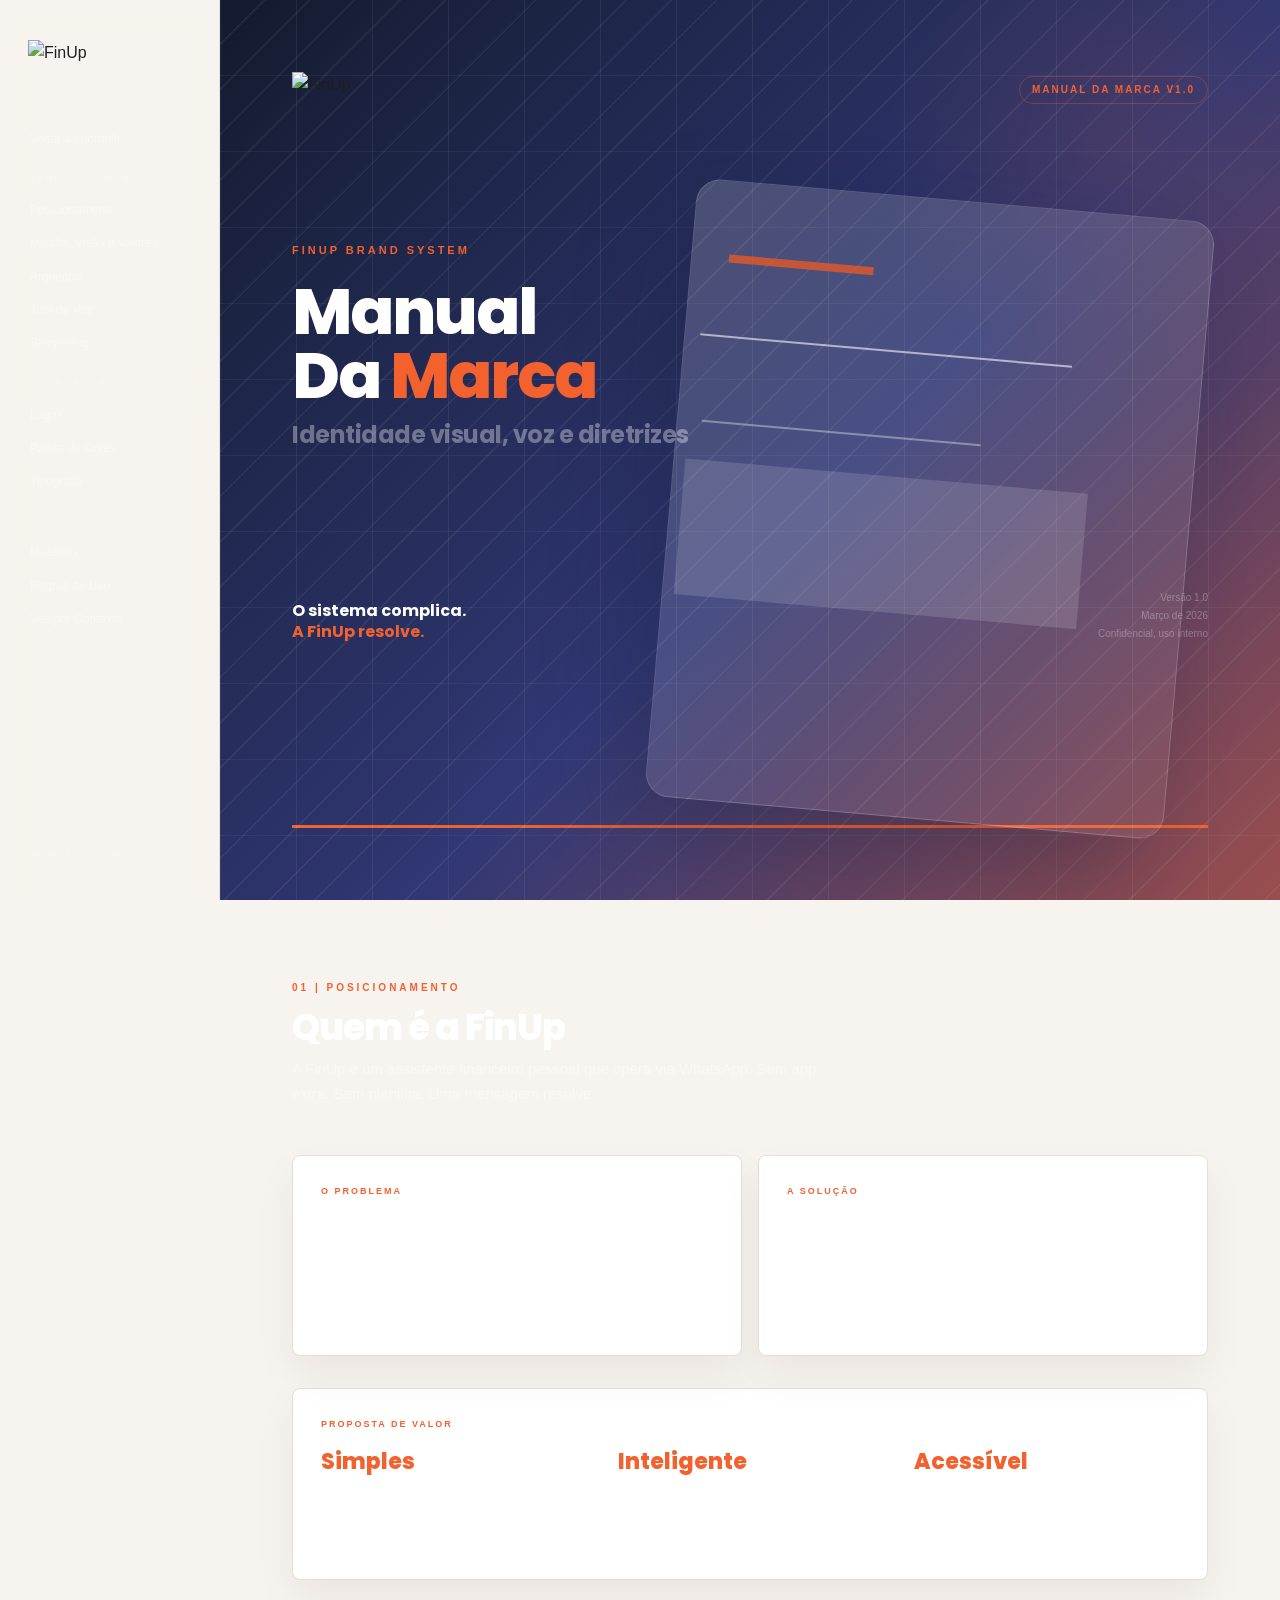
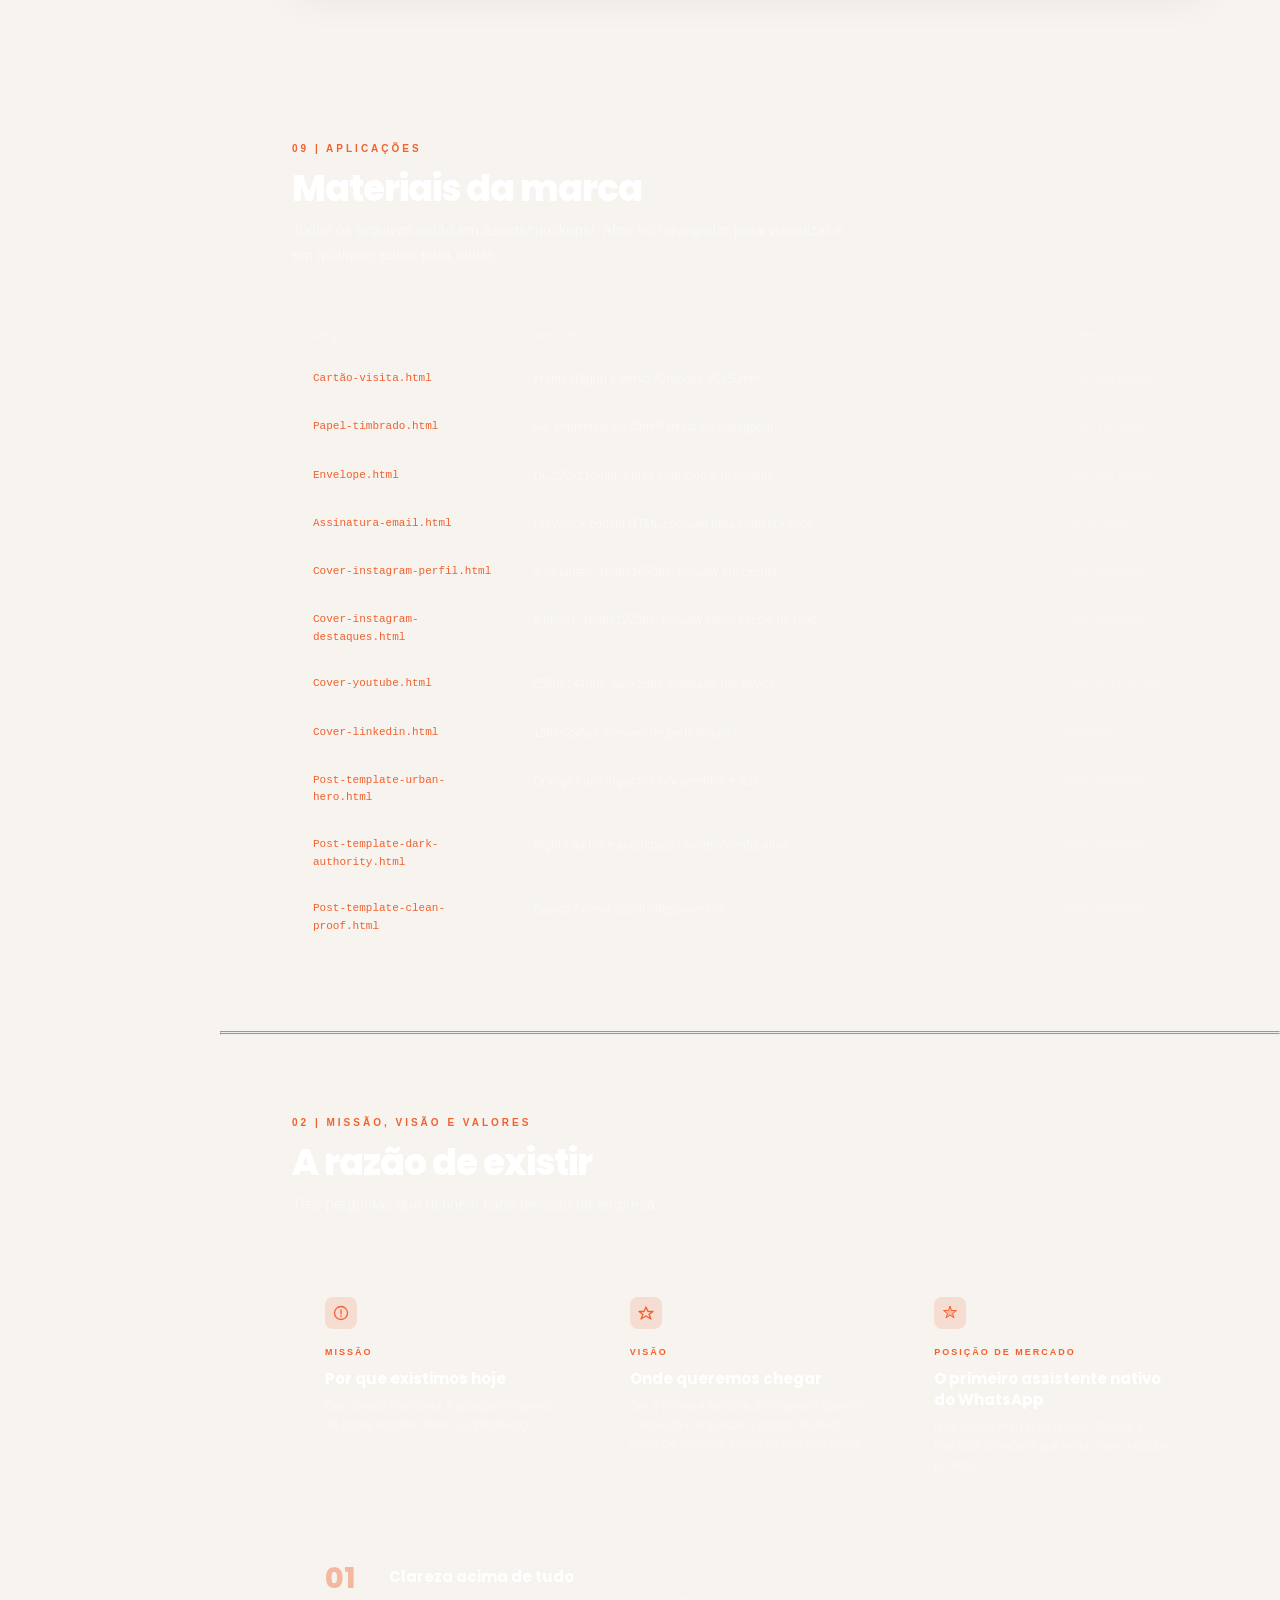
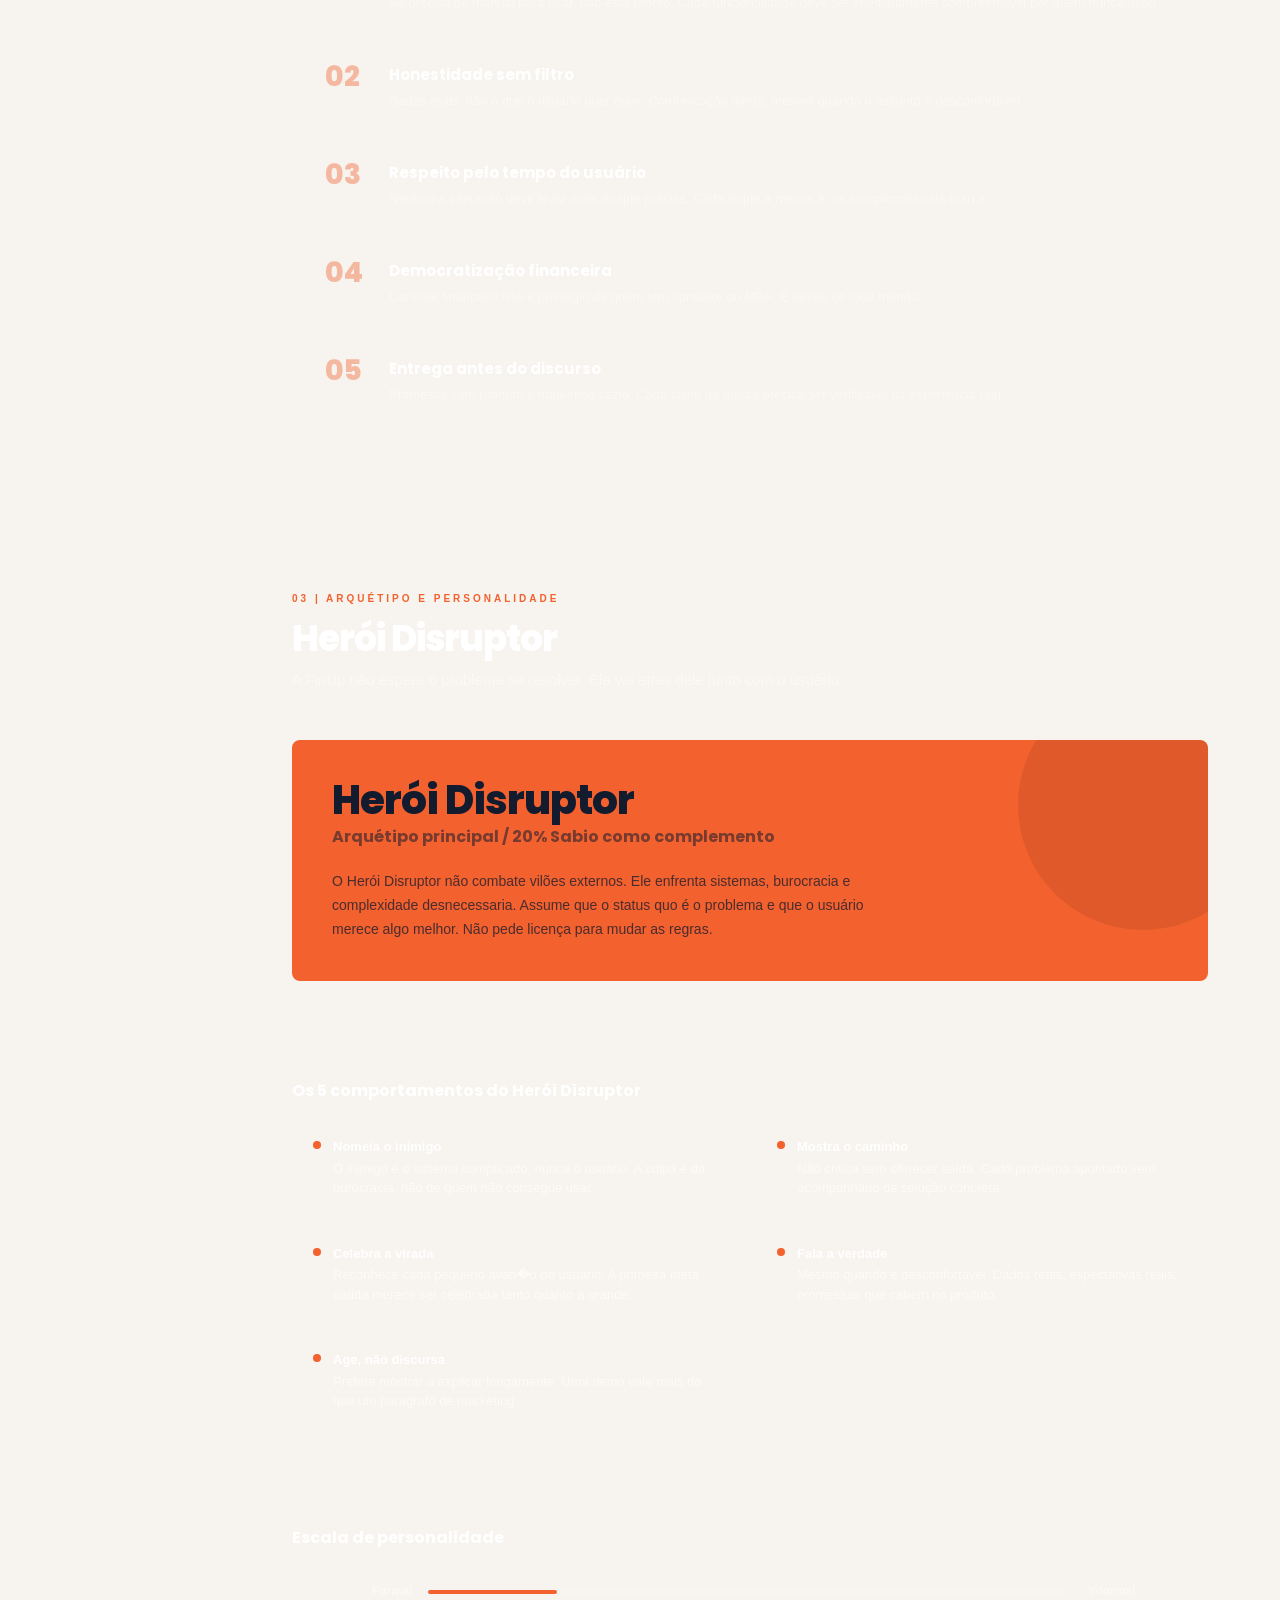
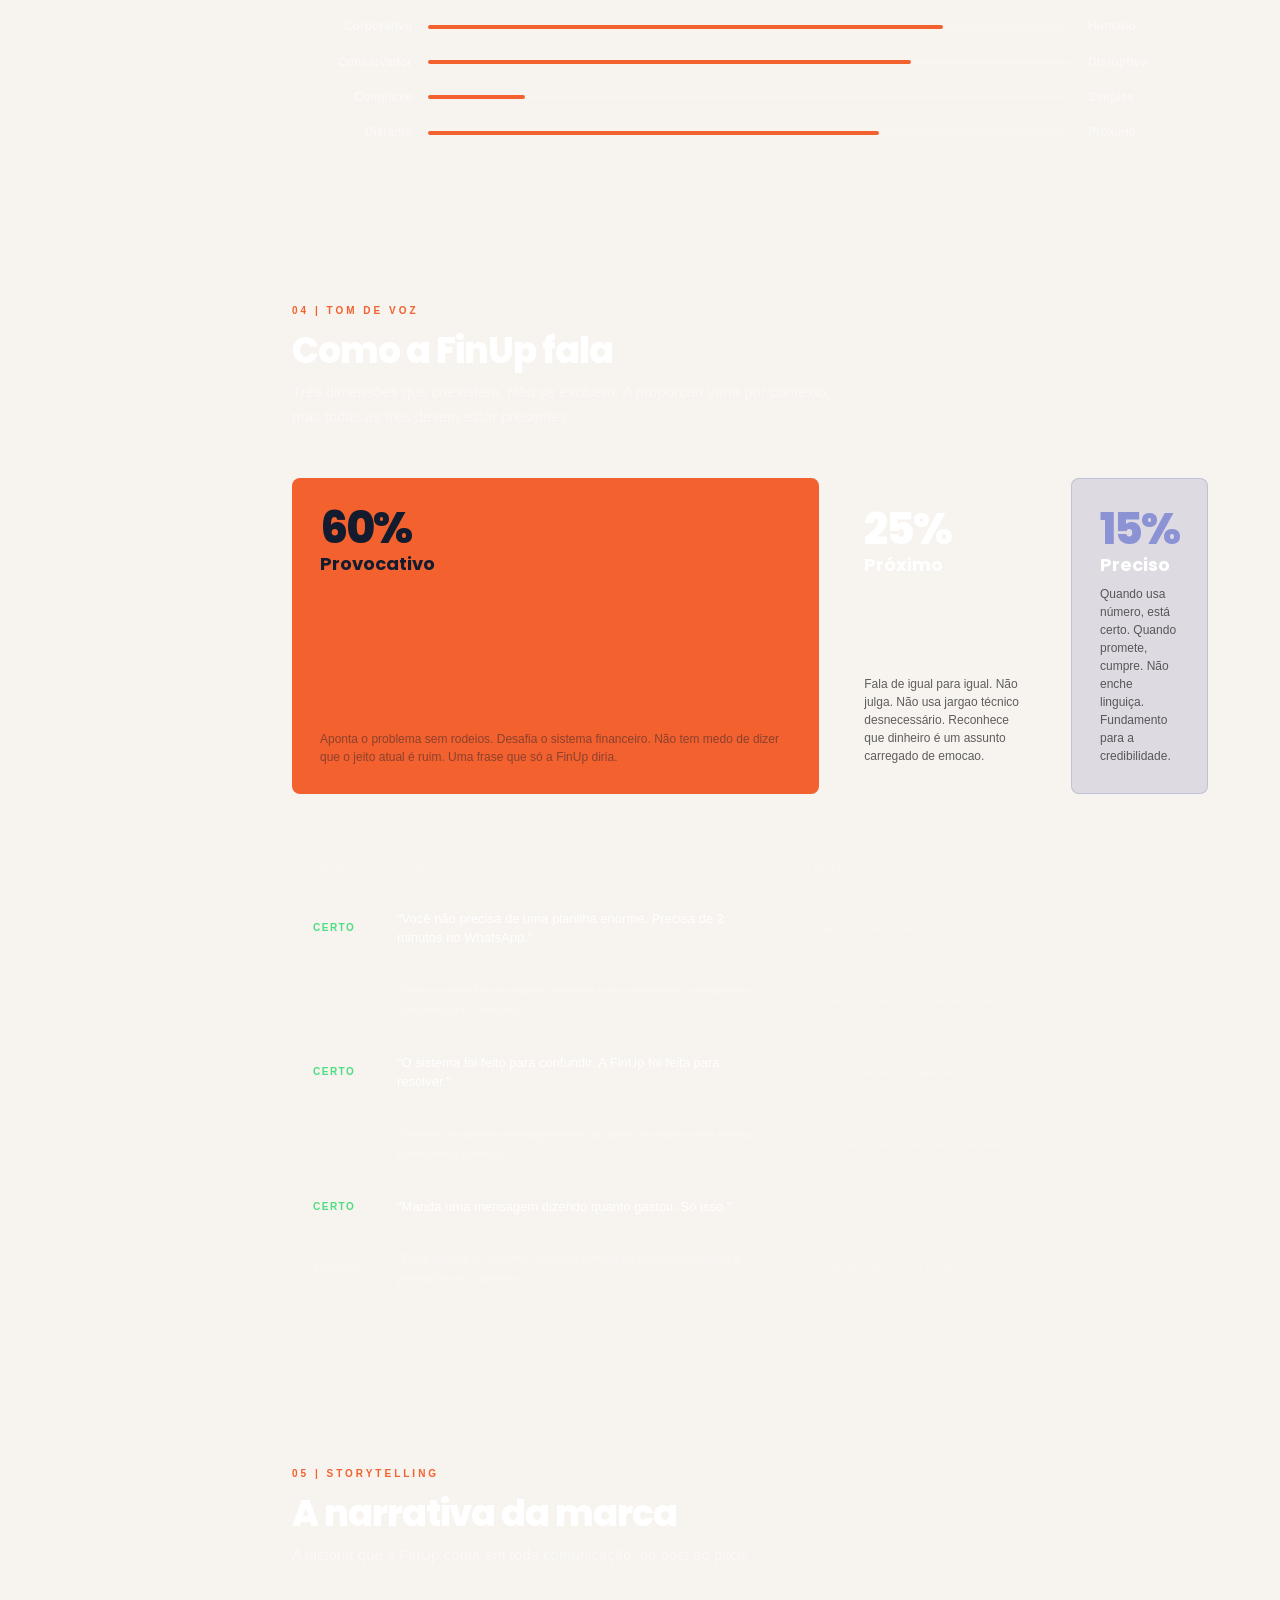
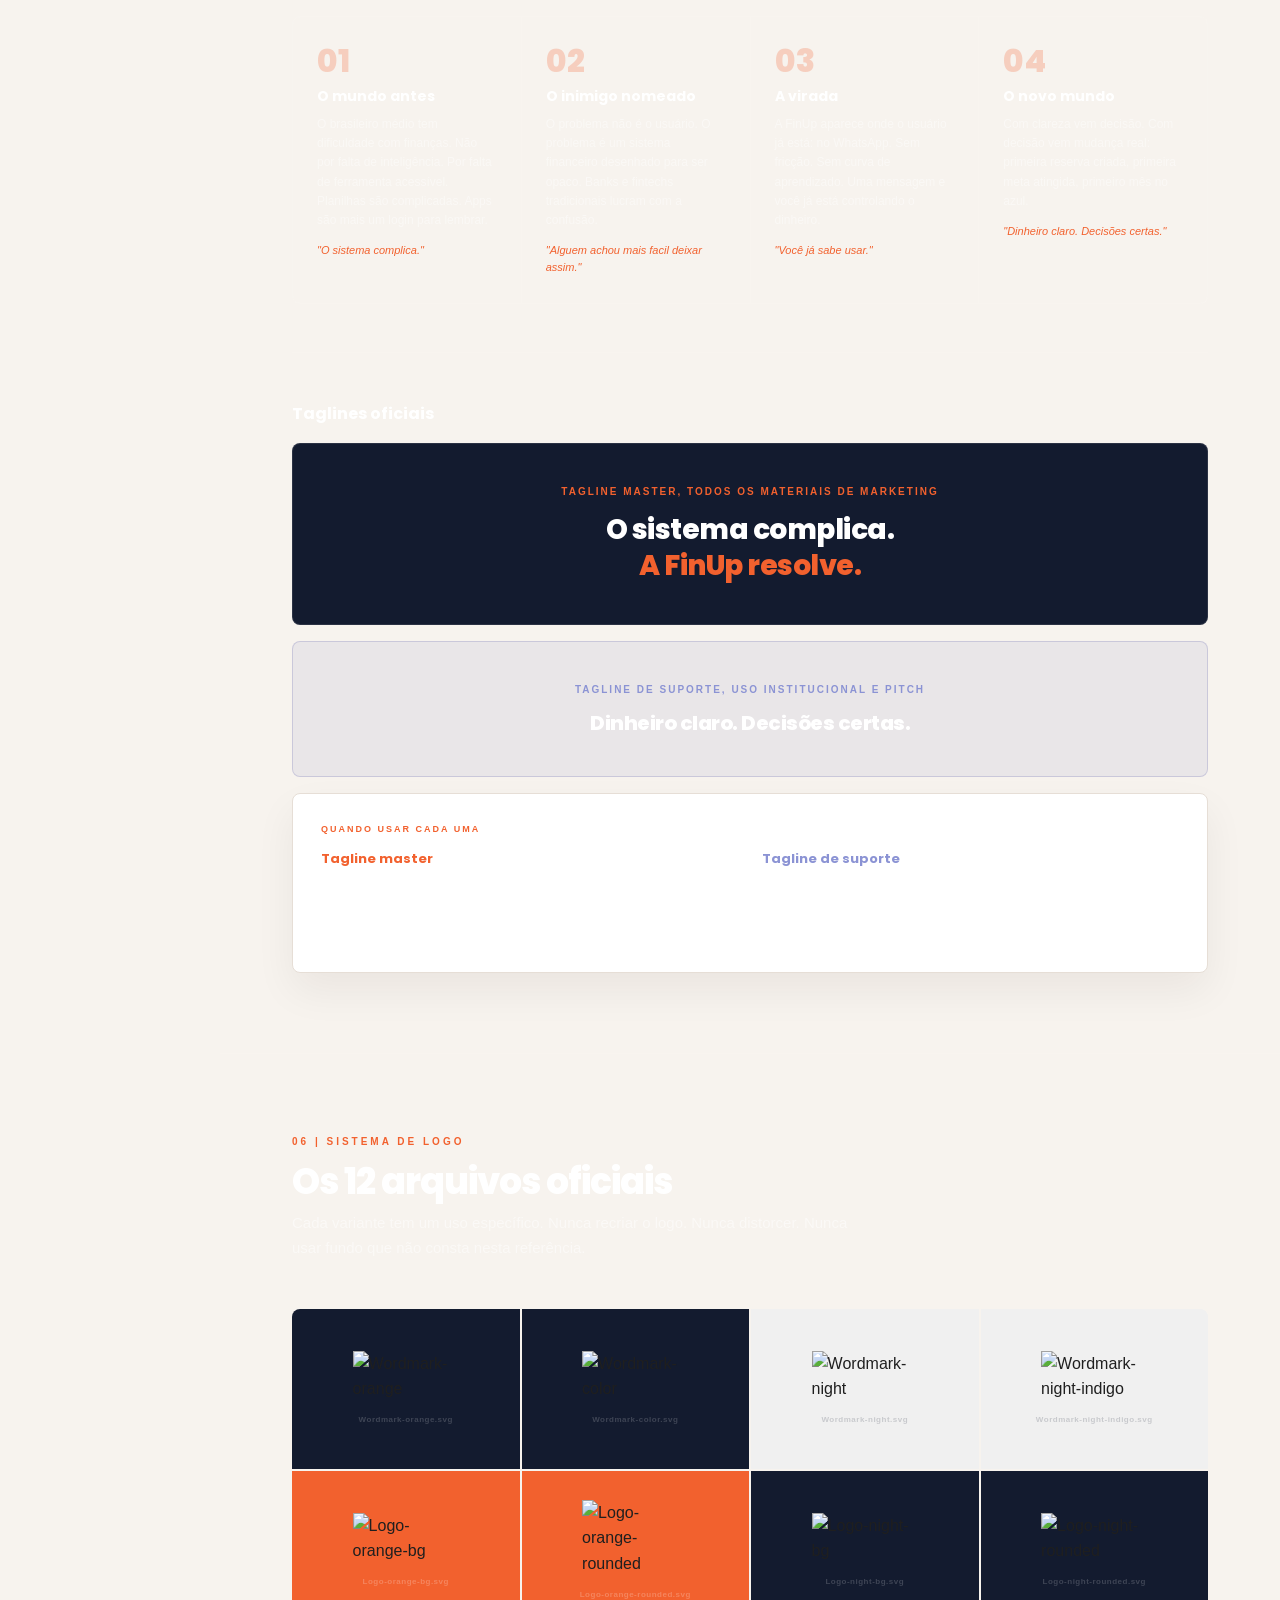
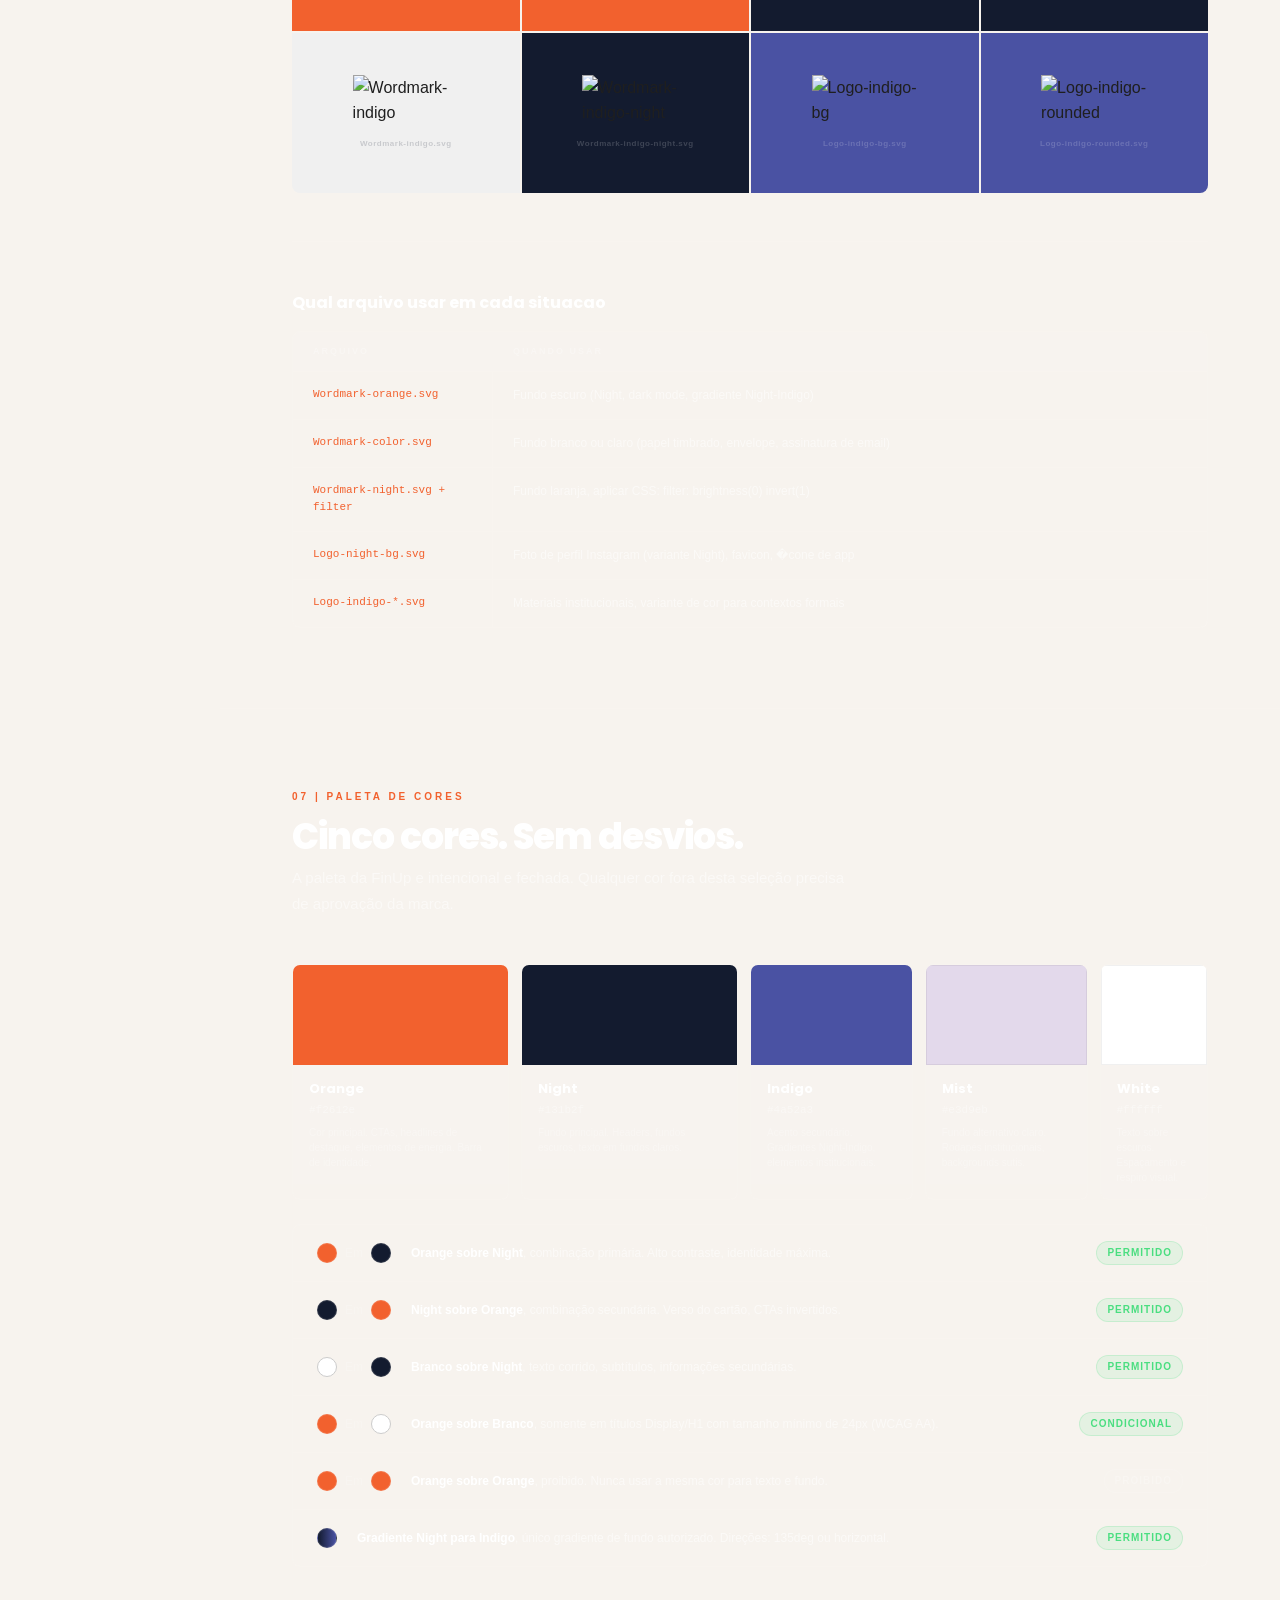
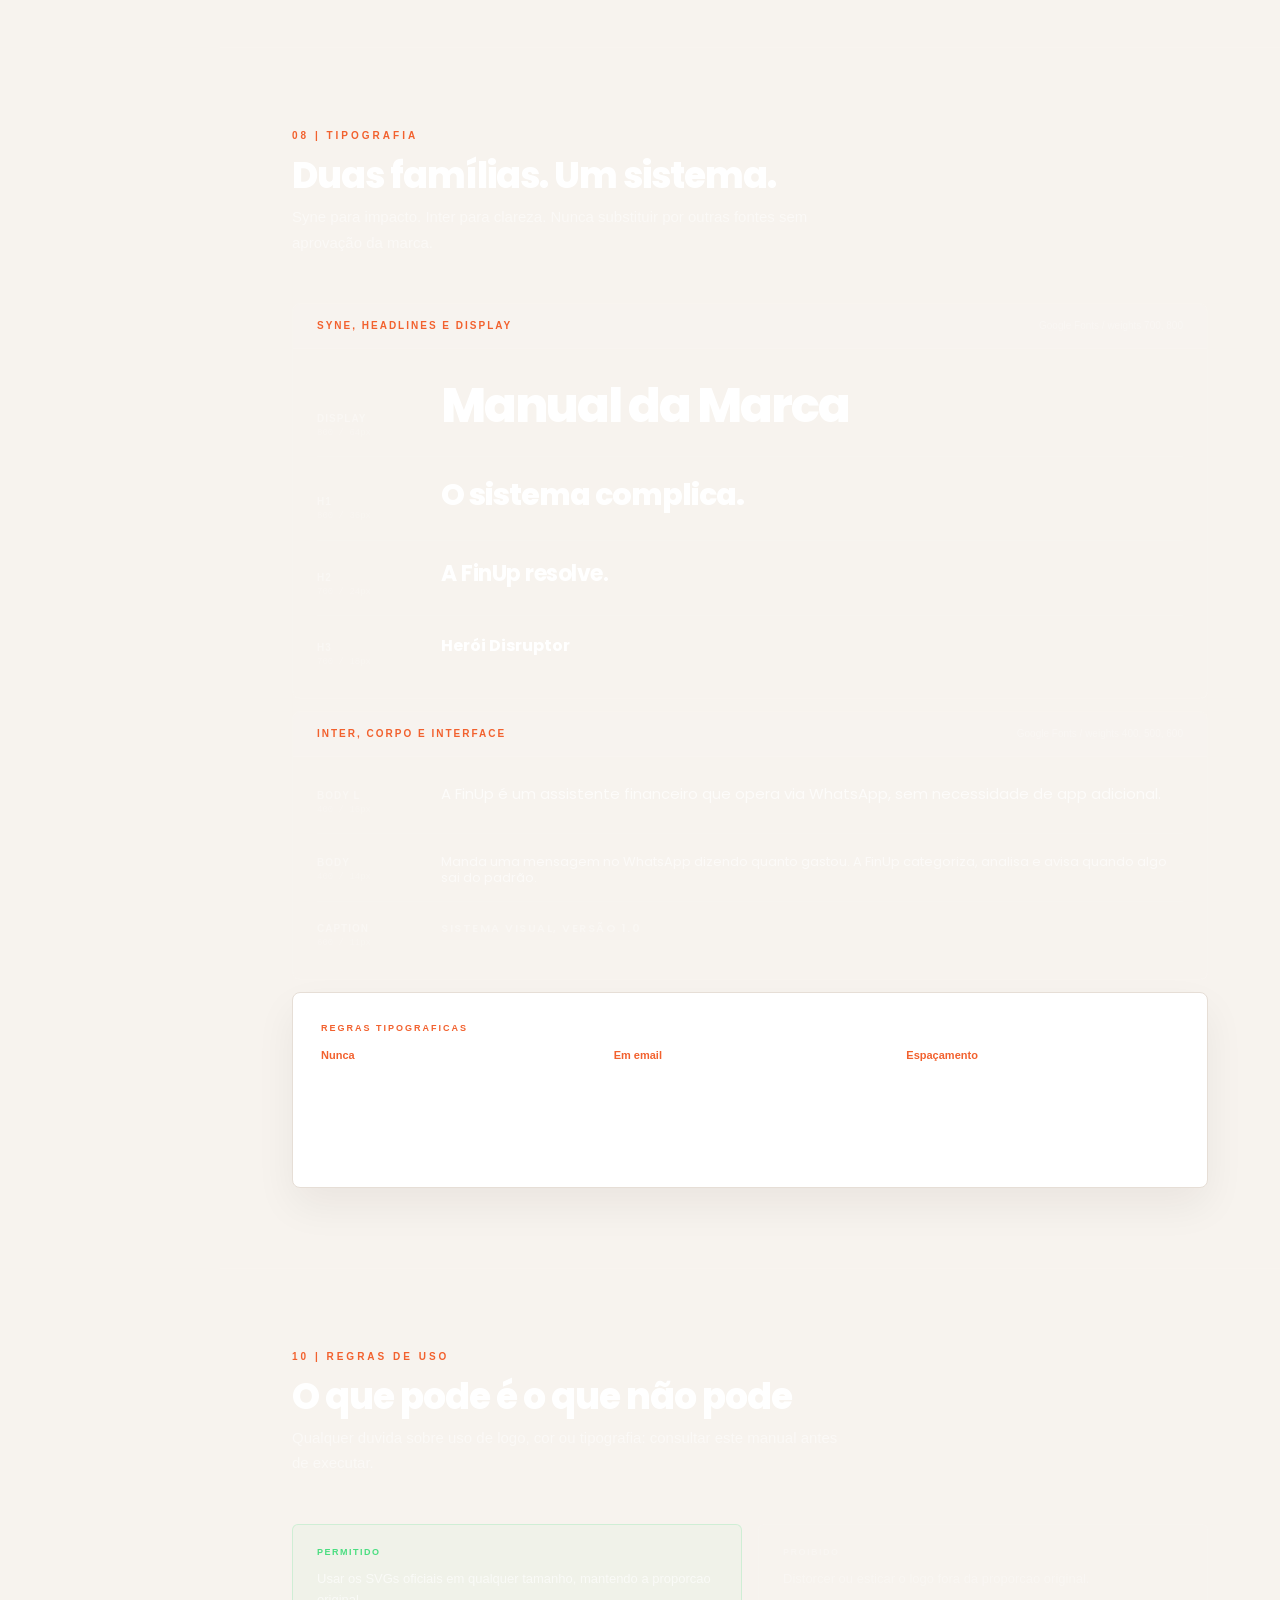
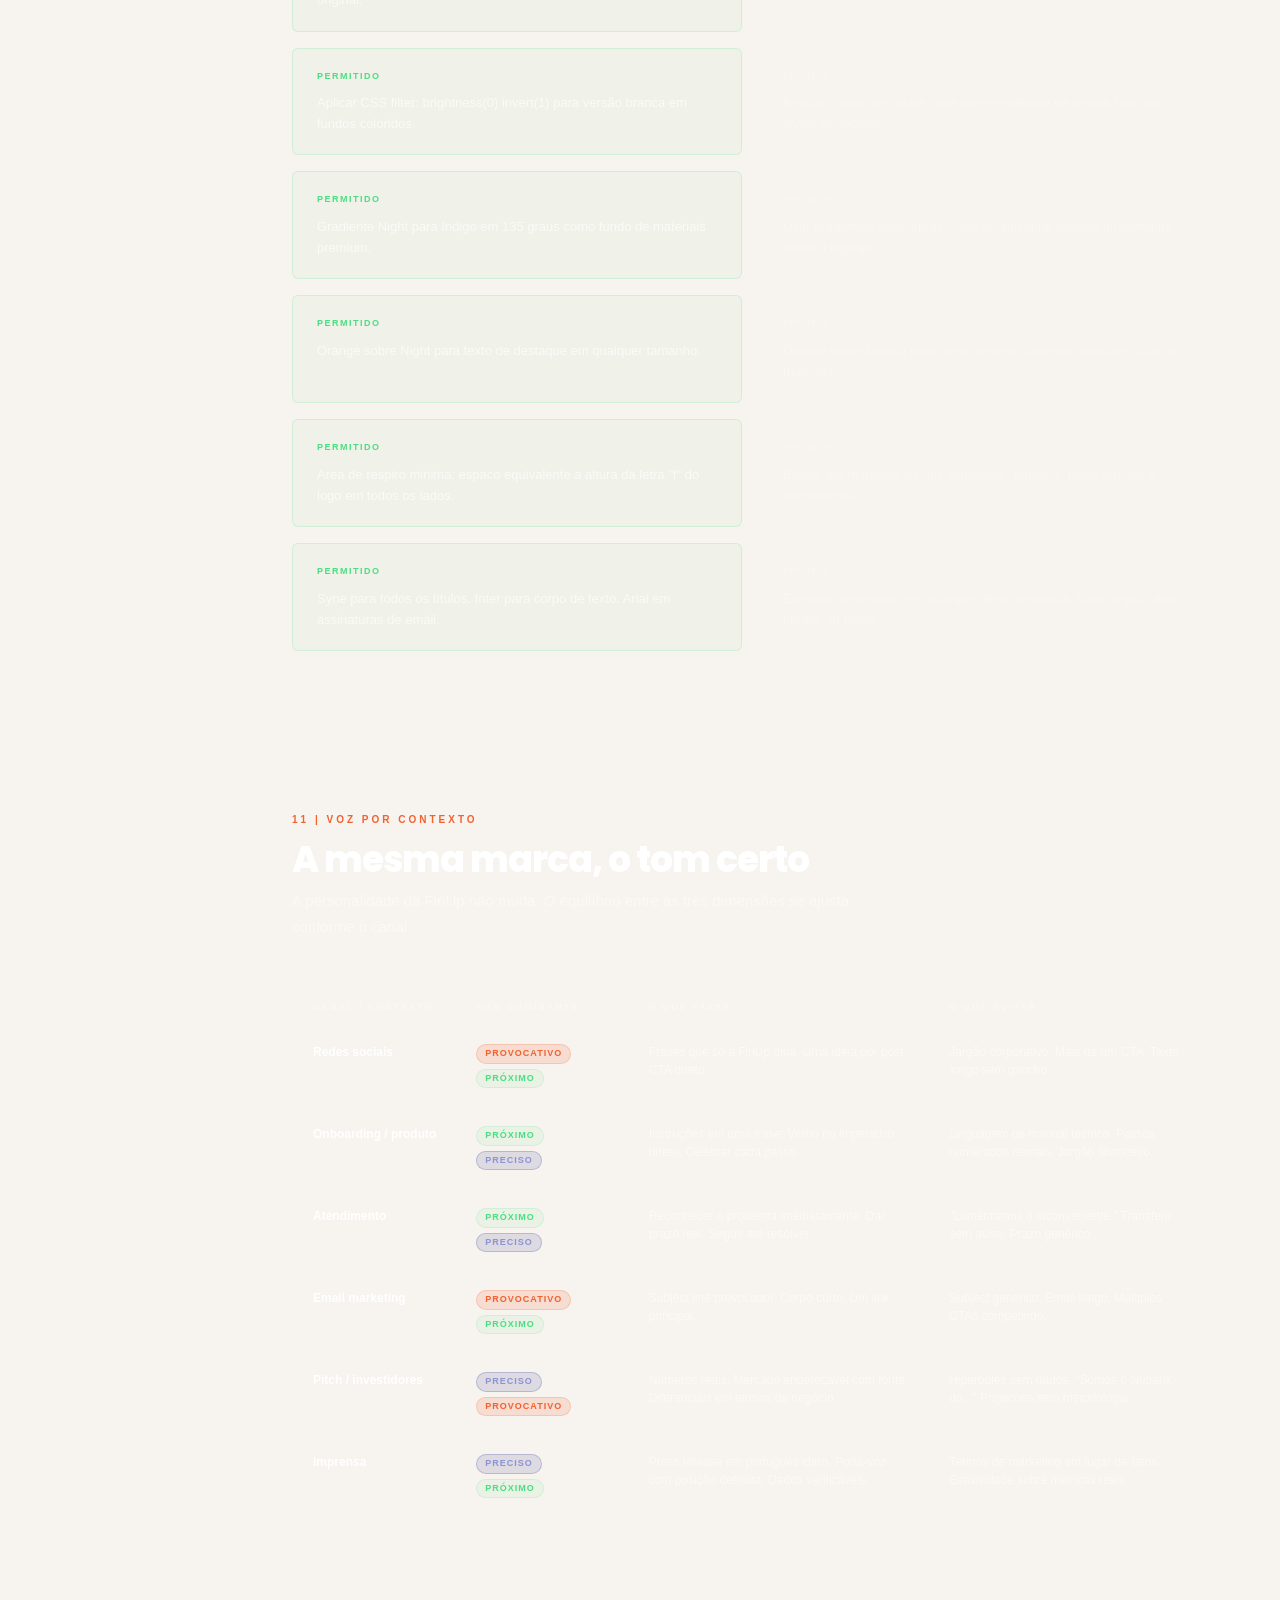
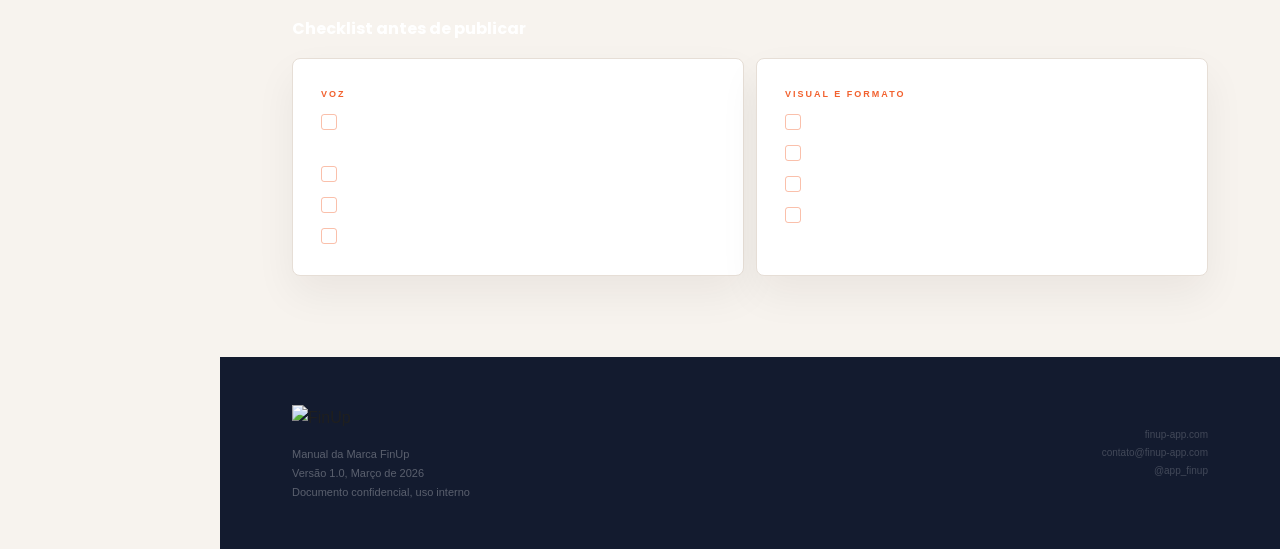
==== commit 243b9d0b: "Final fix for text encoding in all files" ====
--- a/andressa-case-brandbook-finup.html
+++ b/andressa-case-brandbook-finup.html
@@ -1534,7 +1534,7 @@
         </div>
         <div class="behavior-item">
           <div class="behavior-dot"></div>
-          <div class="behavior-text"><strong>Celebra a virada</strong>Reconhece cada pequeno avanço do usu&aacute;rio. A primeira meta batida merece ser celebrada tanto quanto a grande.</div>
+          <div class="behavior-text"><strong>Celebra a virada</strong>Reconhece cada pequeno avan�o do usu&aacute;rio. A primeira meta batida merece ser celebrada tanto quanto a grande.</div>
         </div>
         <div class="behavior-item">
           <div class="behavior-dot"></div>
@@ -1806,7 +1806,7 @@
       </div>
       <div style="display:grid;grid-template-columns:200px 1fr;border-bottom:1px solid rgba(255,255,255,0.06);">
         <div style="padding:14px 20px;font-family:'Courier New',monospace;font-size:11px;color:var(--orange);border-right:1px solid rgba(255,255,255,0.06);">Logo-night-bg.svg</div>
-        <div style="padding:14px 20px;font-size:12px;color:rgba(255,255,255,0.55);">Foto de perfil Instagram (variante Night), favicon, ícone de app</div>
+        <div style="padding:14px 20px;font-size:12px;color:rgba(255,255,255,0.55);">Foto de perfil Instagram (variante Night), favicon, �cone de app</div>
       </div>
       <div style="display:grid;grid-template-columns:200px 1fr;">
         <div style="padding:14px 20px;font-family:'Courier New',monospace;font-size:11px;color:var(--orange);border-right:1px solid rgba(255,255,255,0.06);">Logo-indigo-*.svg</div>
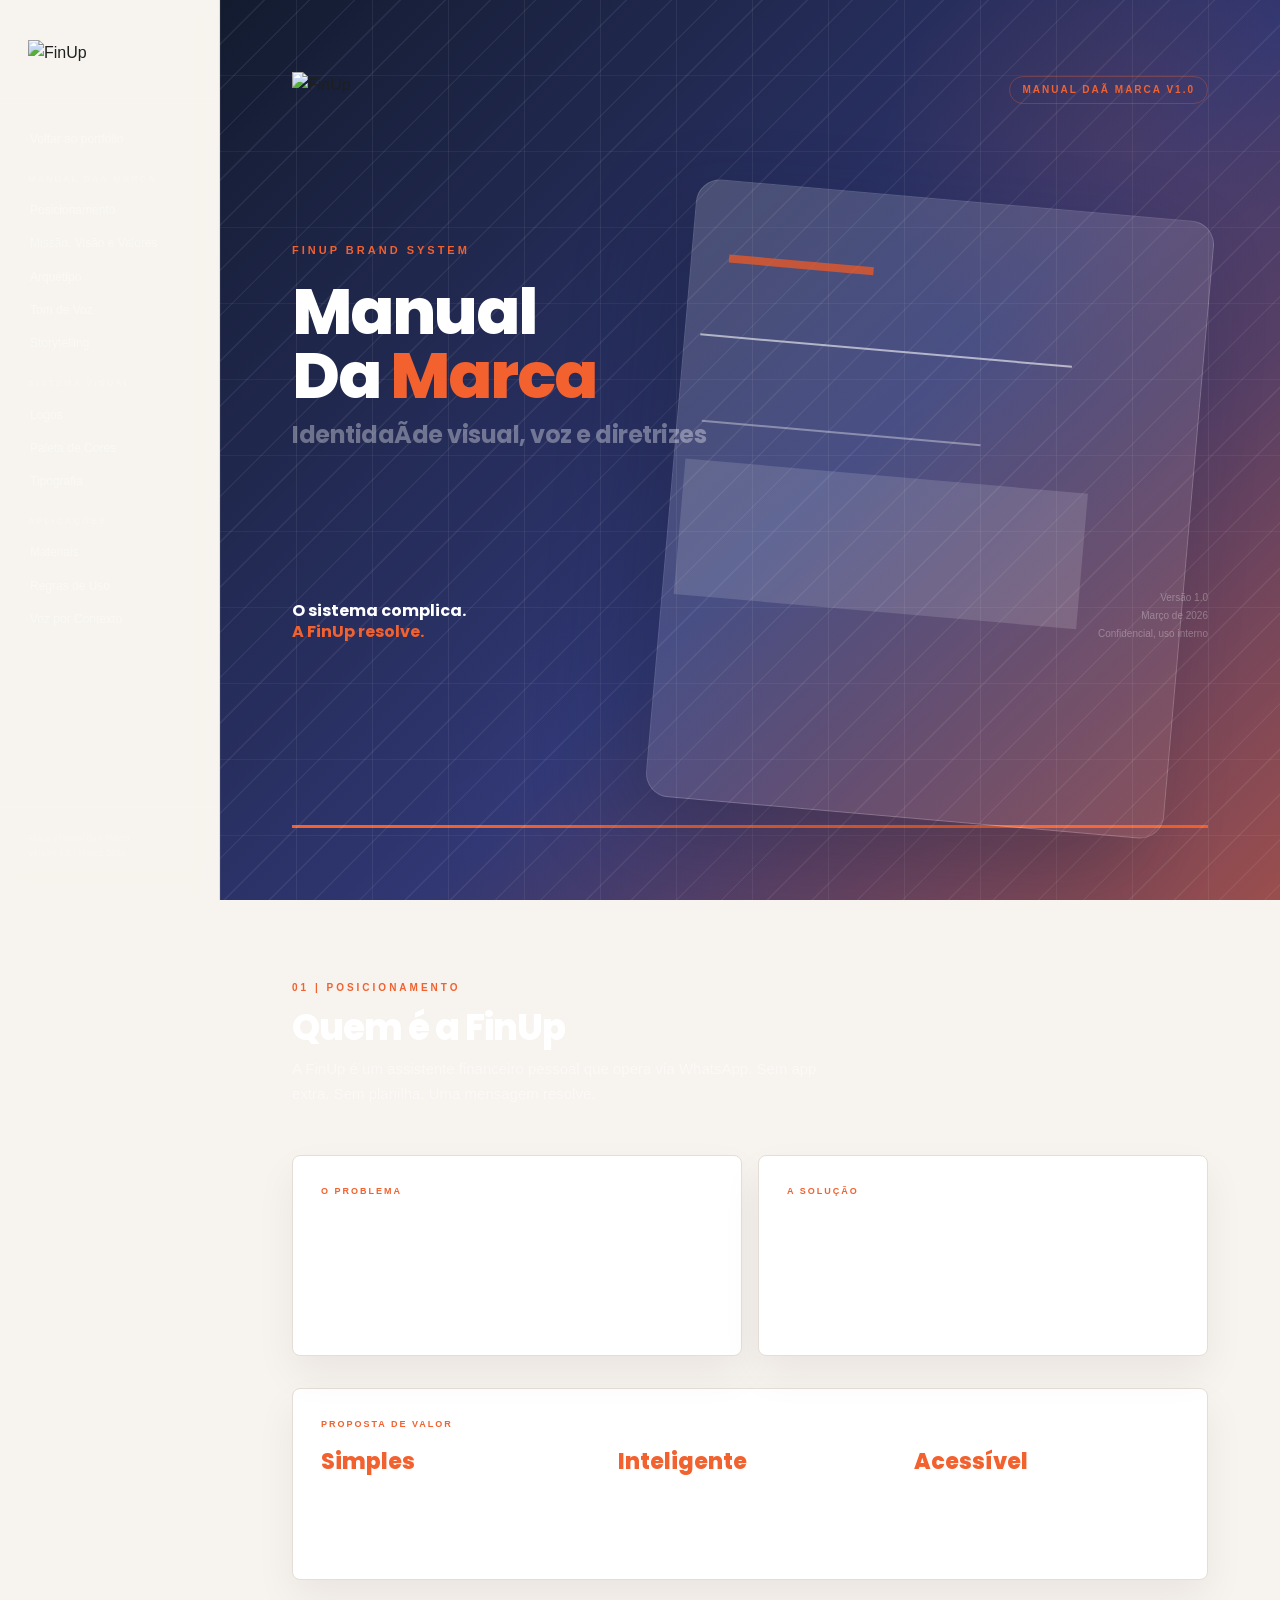
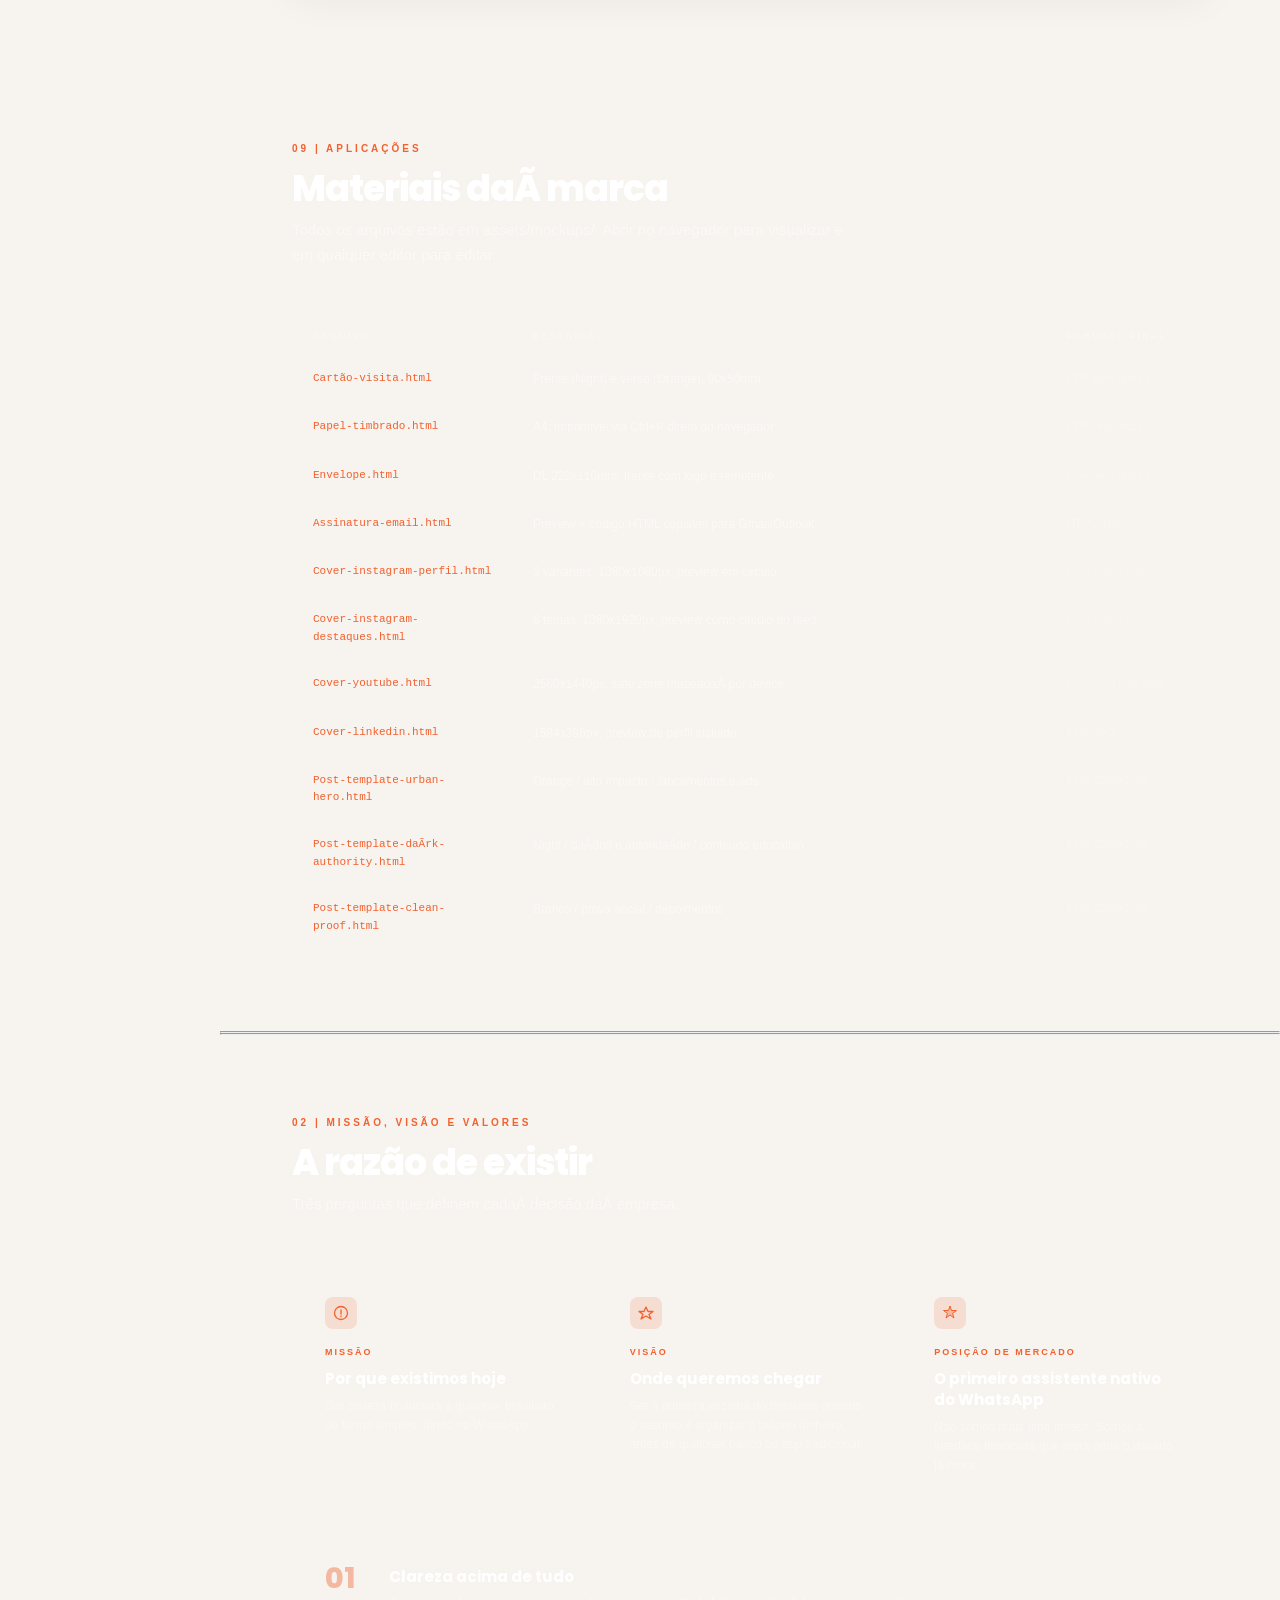
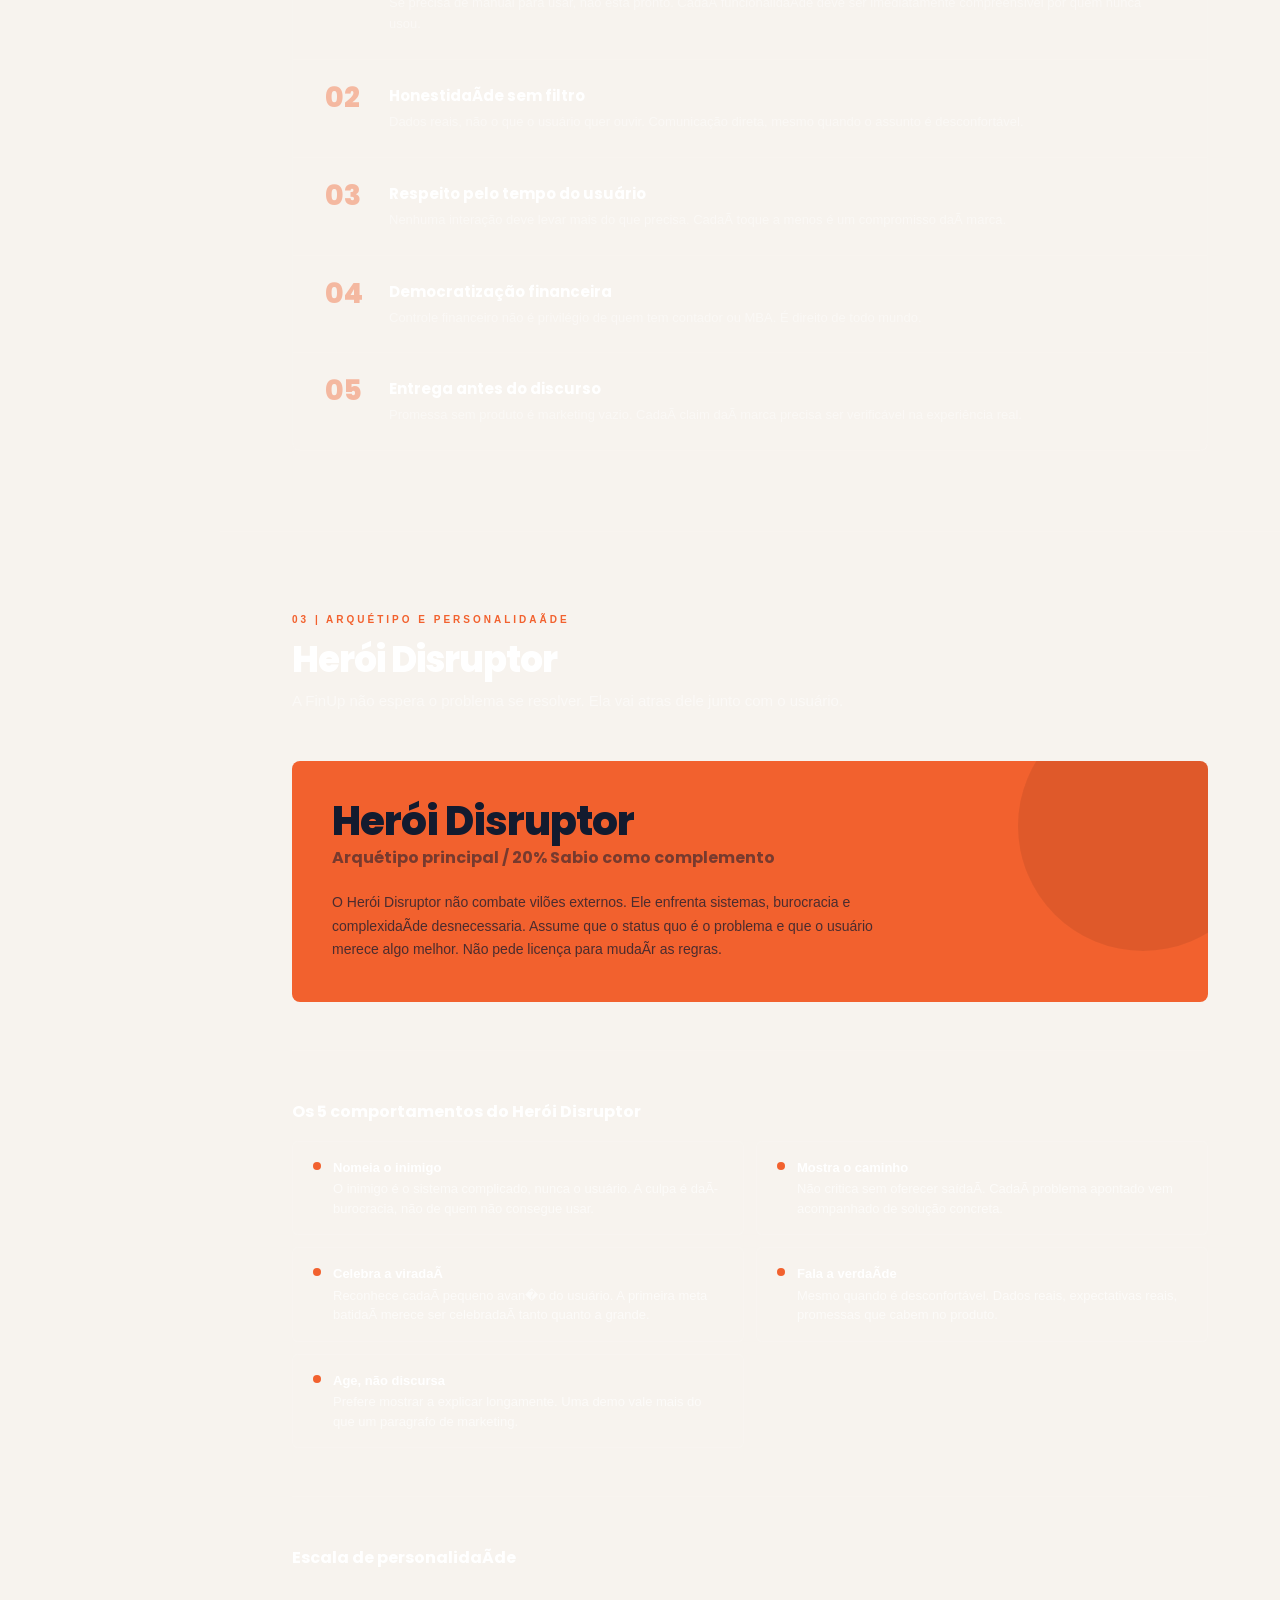
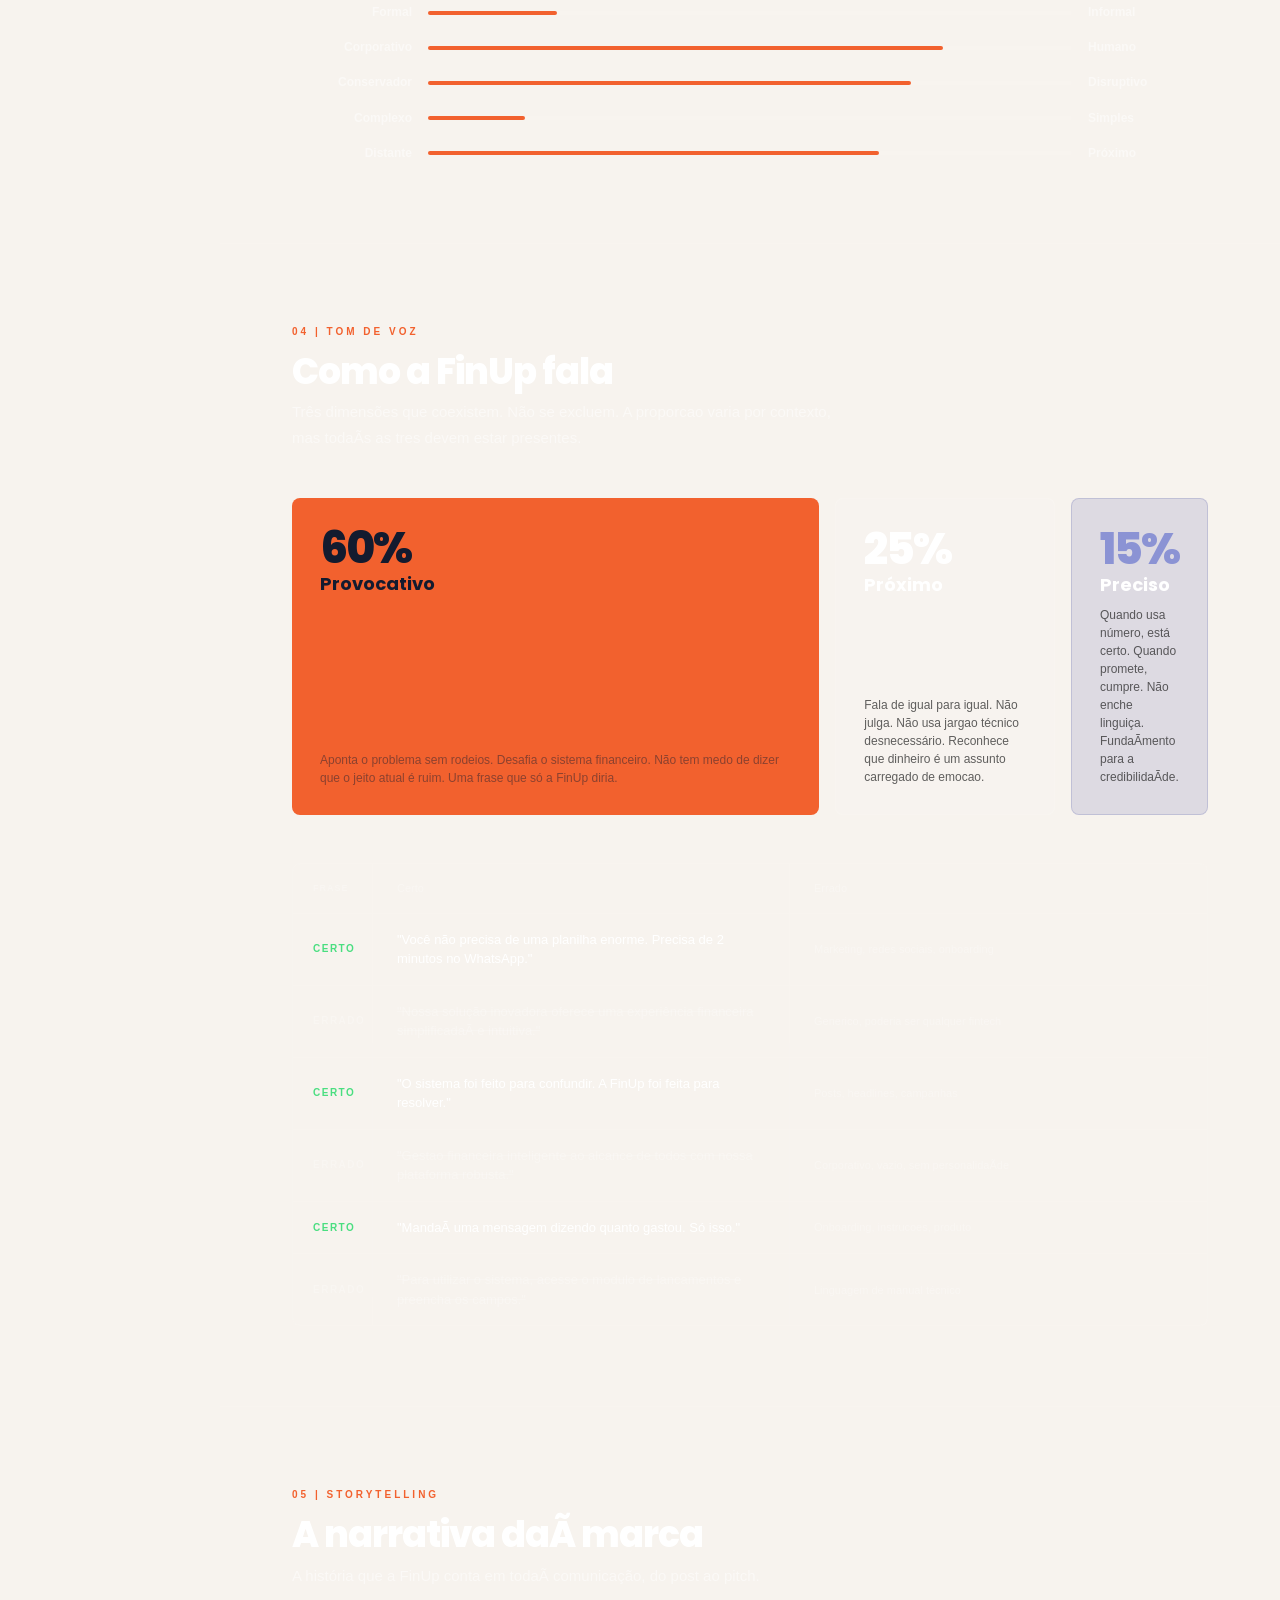
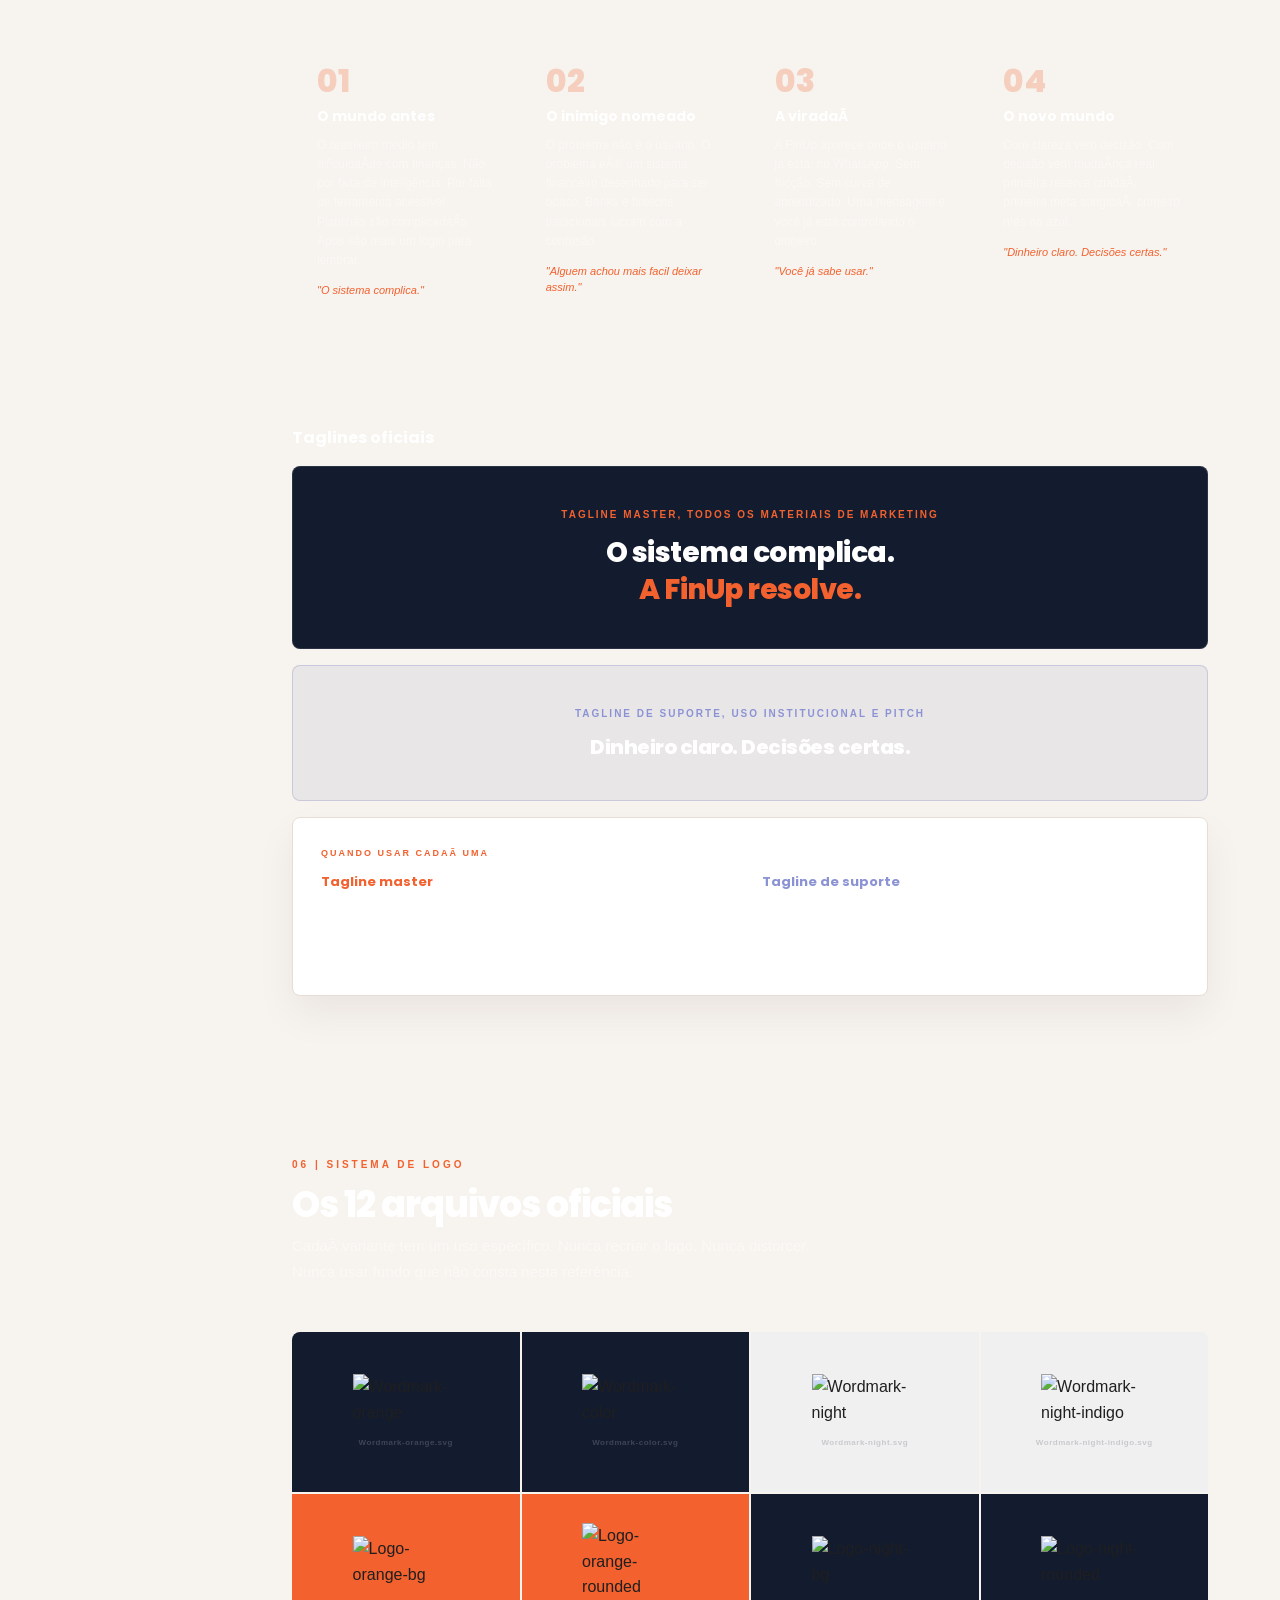
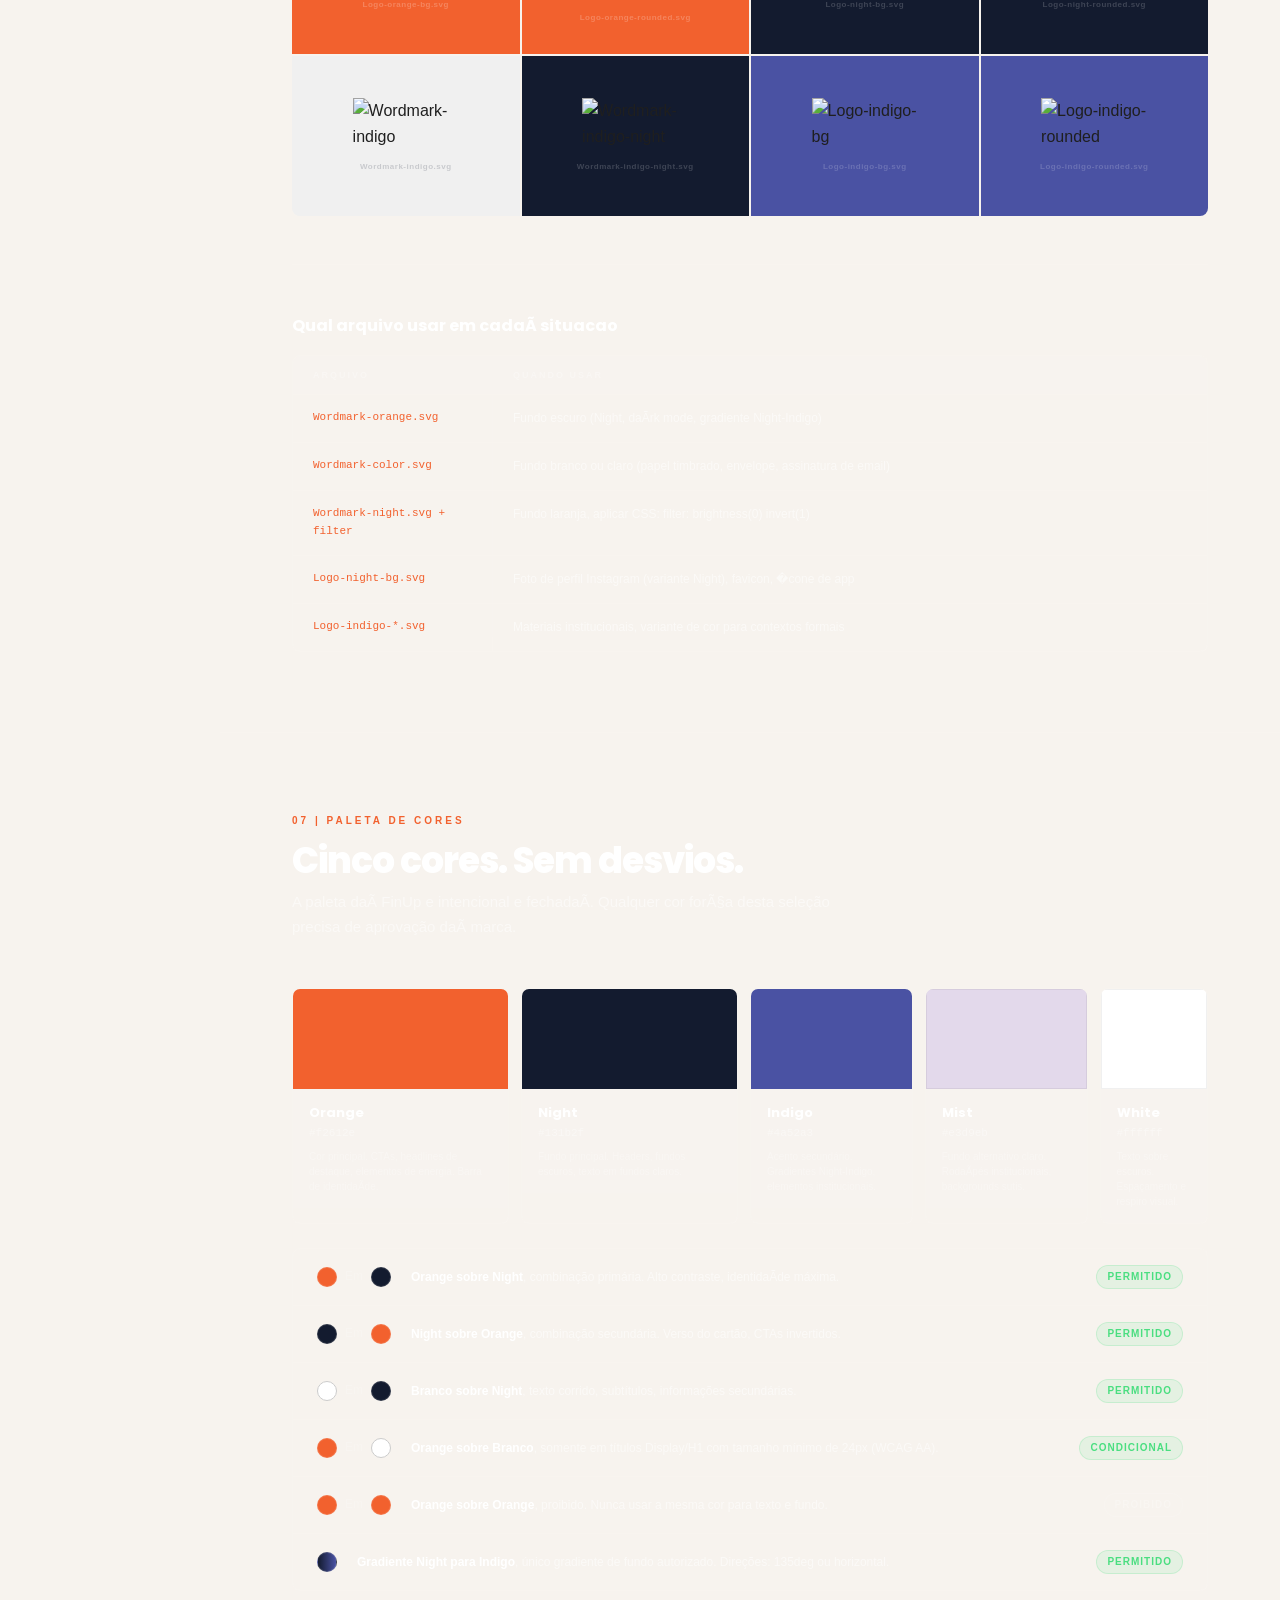
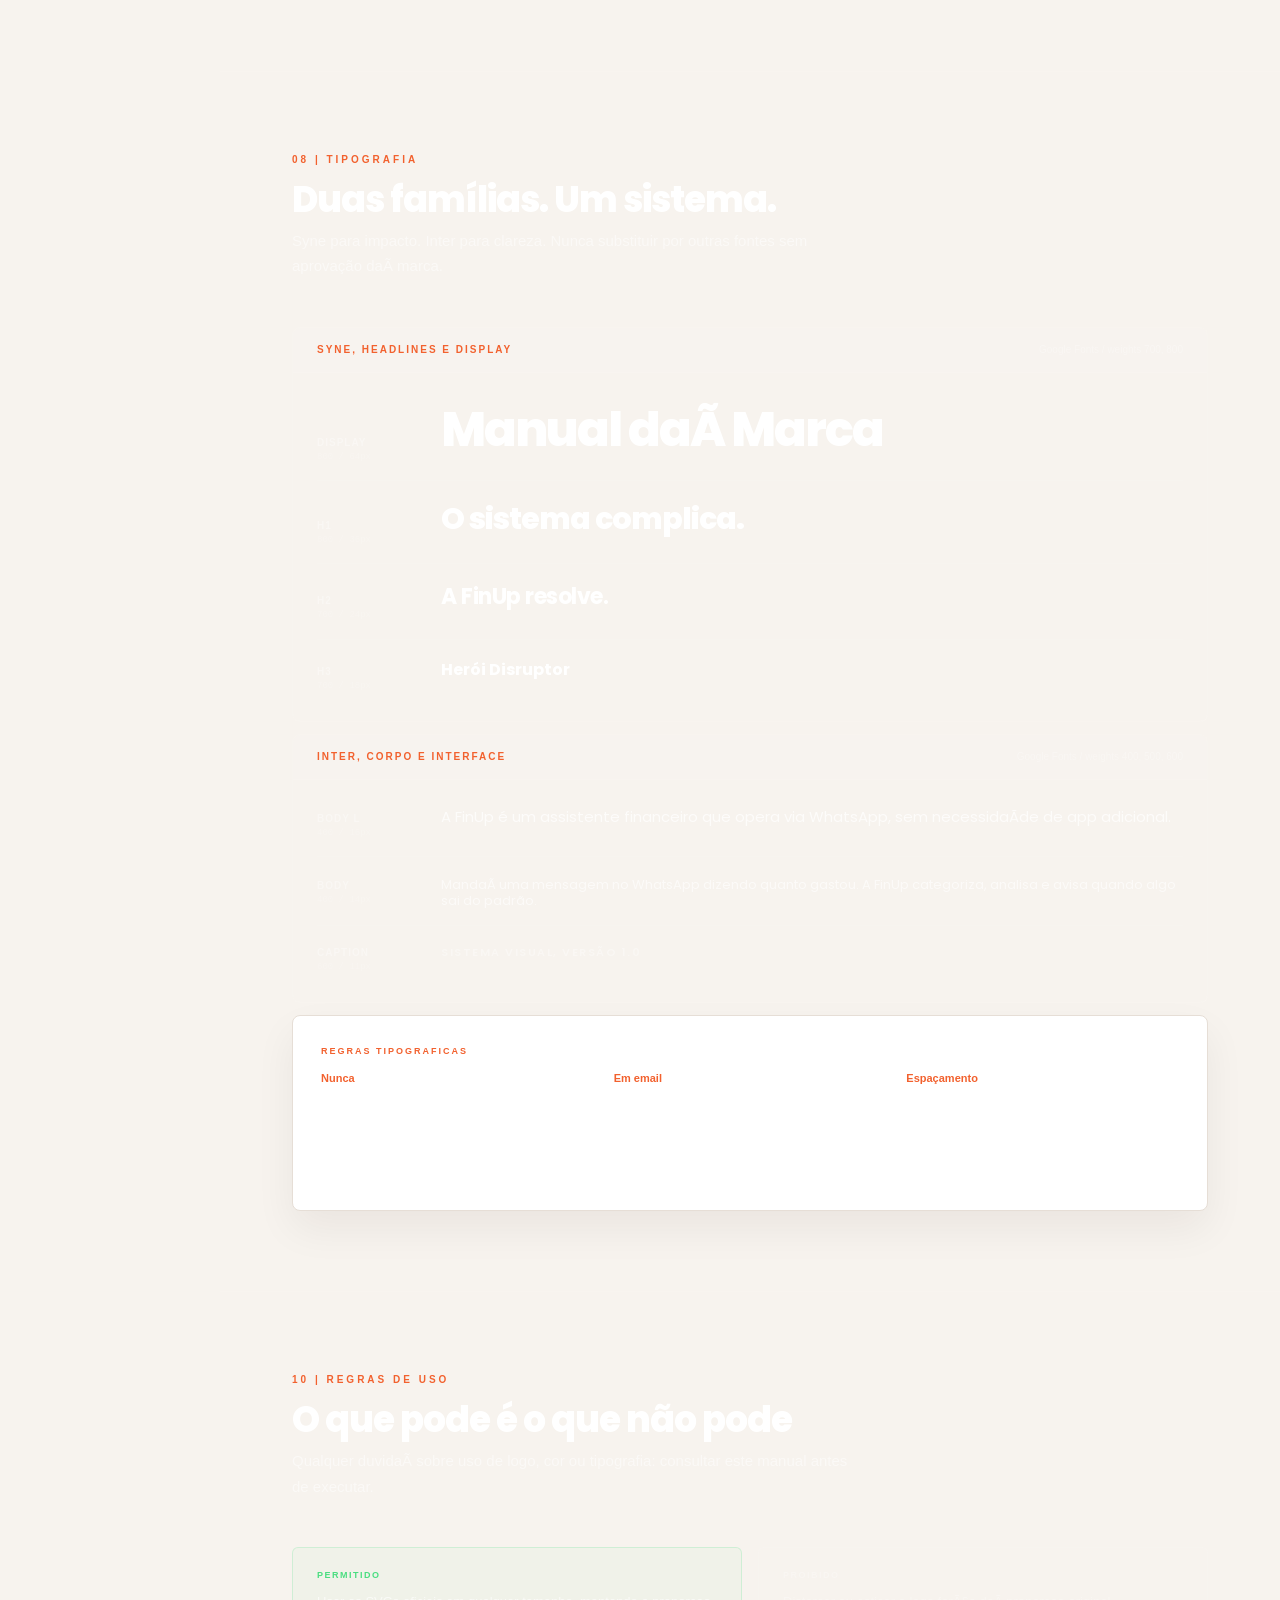
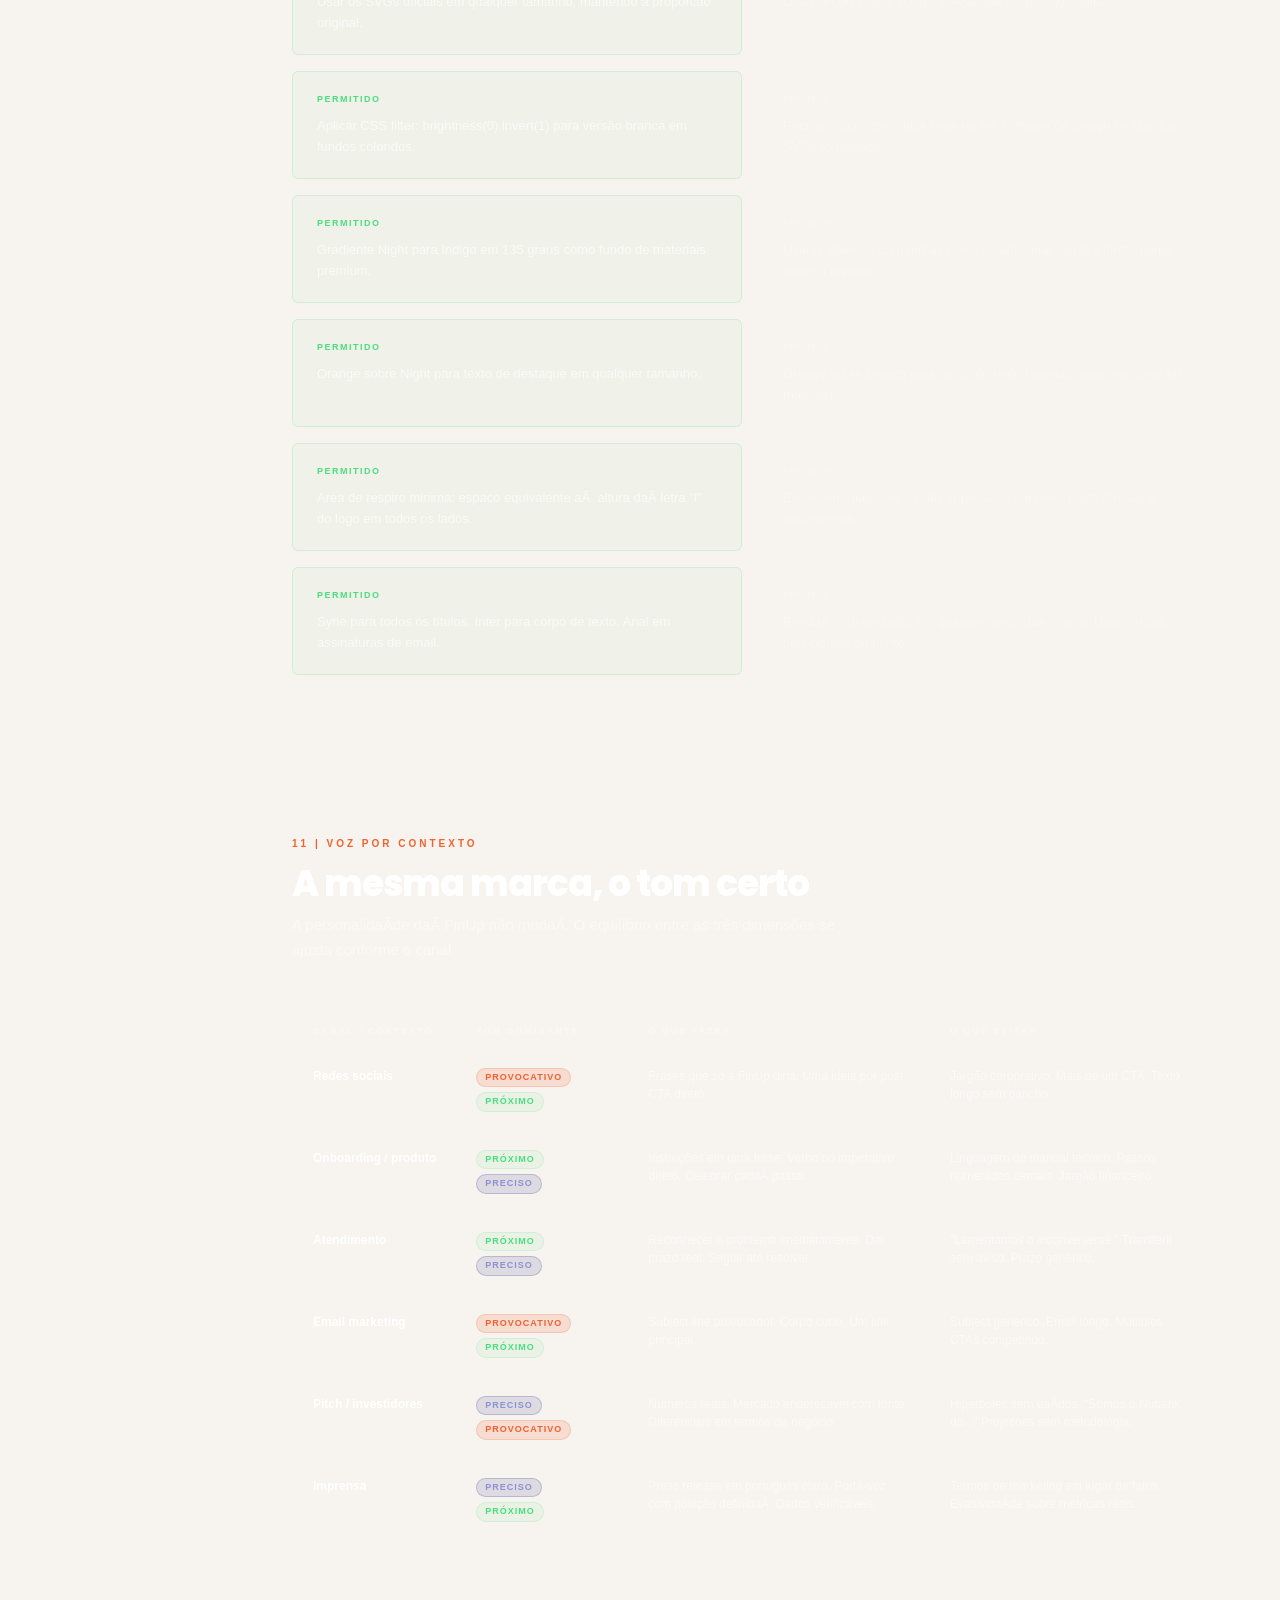
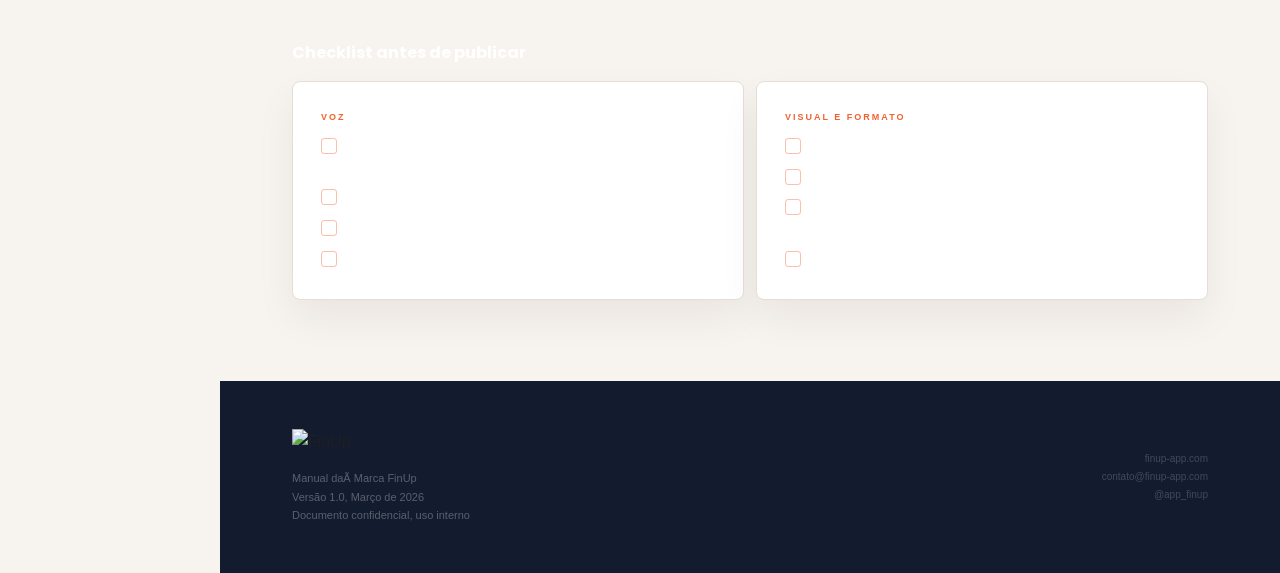
==== commit 47ad47a2: "Fix encoding in all cases and adjust CSS for carousel and hero overlap" ====
--- a/andressa-case-brandbook-finup.html
+++ b/andressa-case-brandbook-finup.html
@@ -3,7 +3,7 @@
 <head>
 <meta charset="UTF-8">
 <meta name="viewport" content="width=device-width, initial-scale=1.0">
-<title>FinUp, Manual da Marca 2026</title>
+<title>FinUp, Manual daÃ­ Marca 2026</title>
 <link href="https://fonts.googleapis.com/css2?family=Poppins:wght@300;400;500;600;700;800&display=swap" rel="stylesheet">
 <style>
   /* ===== RESET + BASE ===== */
@@ -533,7 +533,7 @@
     margin-bottom: 2px;
   }
 
-  /* Personalidade slider visual */
+  /* PersonalidaÃ­de slider visual */
   .personality-row {
     display: flex;
     flex-direction: column;
@@ -988,7 +988,7 @@
     line-height: 1.2;
   }
 
-  /* ===== APLICACOES ===== */
+  /* ===== AplicaÃ§Ãµes ===== */
   .app-preview-grid {
     display: grid;
     grid-template-columns: 1fr 1fr;
@@ -1244,7 +1244,7 @@
 
   <a href="./#cases">Voltar ao portf&oacute;lio</a>
 
-  <div class="nav-label">Manual da Marca</div>
+  <div class="nav-label">Manual daÃ­ Marca</div>
   <a href="#posicionamento">Posicionamento</a>
   <a href="#mvv">Miss&atilde;o, Vis&atilde;o e Valores</a>
   <a href="#arquetipo">Arqu&eacute;tipo</a>
@@ -1257,13 +1257,13 @@
   <a href="#tipografia">Tipografia</a>
 
   <div class="nav-label">Aplica&ccedil;&otilde;es</div>
-  <a href="#aplicacoes">Materiais</a>
+  <a href="#AplicaÃ§Ãµes">Materiais</a>
   <a href="#regras">Regras de Uso</a>
   <a href="#contexto">Voz por Contexto</a>
 
   <div class="nav-footer">
     <div class="nav-footer-text">
-      FinUp Manual da Marca<br>
+      FinUp Manual daÃ­ Marca<br>
       Vers&atilde;o 1.0 / Mar&ccedil;o 2026
     </div>
   </div>
@@ -1281,7 +1281,7 @@
 
     <div class="cover-top">
       <img src="../../assets/logos/wordmark-orange.svg" alt="FinUp">
-      <div class="cover-badge">Manual da Marca v1.0</div>
+      <div class="cover-badge">Manual daÃ­ Marca v1.0</div>
     </div>
 
     <div class="cover-middle">
@@ -1289,7 +1289,7 @@
       <div class="cover-title">
         Manual<br>Da <span class="accent">Marca</span>
       </div>
-      <div class="cover-subtitle">Identidade visual, voz e diretrizes</div>
+      <div class="cover-subtitle">IdentidaÃ­de visual, voz e diretrizes</div>
     </div>
 
     <div class="cover-bottom">
@@ -1326,7 +1326,7 @@
       <div class="card">
         <div class="card-label">A solu&ccedil;&atilde;o</div>
         <div class="card-title">Finan&ccedil;as que cabem numa mensagem de WhatsApp</div>
-        <div class="card-text">A FinUp remove todas as barreiras. N&atilde;o precisa instalar nada novo. N&atilde;o precisa aprender nada. Voc&ecirc; j&aacute; sabe usar o WhatsApp. Isso &eacute; suficiente.</div>
+        <div class="card-text">A FinUp remove todaÃ­s as barreiras. N&atilde;o precisa instalar nadaÃ­ novo. N&atilde;o precisa aprender nadaÃ­. Voc&ecirc; j&aacute; sabe usar o WhatsApp. Isso &eacute; suficiente.</div>
       </div>
     </div>
 
@@ -1339,7 +1339,7 @@
         </div>
         <div>
           <div style="font-family:'Poppins',sans-serif;font-weight:800;font-size:22px;color:var(--orange);margin-bottom:6px;">Inteligente</div>
-          <div class="card-text">IA categoriza, analisa e gera insights sem que o usu&aacute;rio precise configurar nada.</div>
+          <div class="card-text">IA categoriza, analisa e gera insights sem que o usu&aacute;rio precise configurar nadaÃ­.</div>
         </div>
         <div>
           <div style="font-family:'Poppins',sans-serif;font-weight:800;font-size:22px;color:var(--orange);margin-bottom:6px;">Acess&iacute;vel</div>
@@ -1351,10 +1351,10 @@
 
 
 
-<!-- APLICACOES -->
-  <section id="aplicacoes">
+<!-- AplicaÃ§Ãµes -->
+  <section id="AplicaÃ§Ãµes">
     <div class="section-eyebrow">09 | Aplica&ccedil;&otilde;es</div>
-    <div class="section-title">Materiais da marca</div>
+    <div class="section-title">Materiais daÃ­ marca</div>
     <div class="section-lead">Todos os arquivos est&atilde;o em assets/mockups/. Abrir no navegador para visualizar e em qualquer editor para editar.</div>
 
     <div style="display:flex;flex-direction:column;gap:0;border:1px solid rgba(255,255,255,0.08);border-radius:8px;overflow:hidden;">
@@ -1396,7 +1396,7 @@
       </div>
       <div style="display:grid;grid-template-columns:220px 1fr 160px;border-bottom:1px solid rgba(255,255,255,0.05);">
         <div style="padding:14px 20px;font-family:'Courier New',monospace;font-size:11px;color:var(--orange);border-right:1px solid rgba(255,255,255,0.05);">Cover-youtube.html</div>
-        <div style="padding:14px 20px;font-size:12px;color:rgba(255,255,255,0.5);border-right:1px solid rgba(255,255,255,0.05);">2560x1440px, safe zone mapeada por device</div>
+        <div style="padding:14px 20px;font-size:12px;color:rgba(255,255,255,0.5);border-right:1px solid rgba(255,255,255,0.05);">2560x1440px, safe zone mapeadaÃ­ por device</div>
         <div style="padding:14px 20px;font-size:11px;color:rgba(255,255,255,0.3);">PNG/JPG max 6MB</div>
       </div>
       <div style="display:grid;grid-template-columns:220px 1fr 160px;border-bottom:1px solid rgba(255,255,255,0.05);">
@@ -1410,8 +1410,8 @@
         <div style="padding:14px 20px;font-size:11px;color:rgba(255,255,255,0.3);">PNG 1080x1080</div>
       </div>
       <div style="display:grid;grid-template-columns:220px 1fr 160px;border-bottom:1px solid rgba(255,255,255,0.05);">
-        <div style="padding:14px 20px;font-family:'Courier New',monospace;font-size:11px;color:var(--orange);border-right:1px solid rgba(255,255,255,0.05);">Post-template-dark-authority.html</div>
-        <div style="padding:14px 20px;font-size:12px;color:rgba(255,255,255,0.5);border-right:1px solid rgba(255,255,255,0.05);">Night / dados e autoridade / conte&uacute;do educativo</div>
+        <div style="padding:14px 20px;font-family:'Courier New',monospace;font-size:11px;color:var(--orange);border-right:1px solid rgba(255,255,255,0.05);">Post-template-daÃ­rk-authority.html</div>
+        <div style="padding:14px 20px;font-size:12px;color:rgba(255,255,255,0.5);border-right:1px solid rgba(255,255,255,0.05);">Night / daÃ­dos e autoridaÃ­de / conte&uacute;do educativo</div>
         <div style="padding:14px 20px;font-size:11px;color:rgba(255,255,255,0.3);">PNG 1080x1080</div>
       </div>
       <div style="display:grid;grid-template-columns:220px 1fr 160px;">
@@ -1430,7 +1430,7 @@
   <section id="mvv">
     <div class="section-eyebrow">02 | Miss&atilde;o, Vis&atilde;o e Valores</div>
     <div class="section-title">A raz&atilde;o de existir</div>
-    <div class="section-lead">Tr&ecirc;s perguntas que definem cada decis&atilde;o da empresa.</div>
+    <div class="section-lead">Tr&ecirc;s perguntas que definem cadaÃ­ decis&atilde;o daÃ­ empresa.</div>
 
     <div class="mvv-grid">
       <div class="mvv-item">
@@ -1471,13 +1471,13 @@
         <div class="valor-num">01</div>
         <div class="valor-content">
           <div class="valor-name">Clareza acima de tudo</div>
-          <div class="valor-desc">Se precisa de manual para usar, n&atilde;o est&aacute; pronto. Cada funcionalidade deve ser imediatamente compreens&iacute;vel por quem nunca usou.</div>
+          <div class="valor-desc">Se precisa de manual para usar, n&atilde;o est&aacute; pronto. CadaÃ­ funcionalidaÃ­de deve ser imediatamente compreens&iacute;vel por quem nunca usou.</div>
         </div>
       </div>
       <div class="valor-item">
         <div class="valor-num">02</div>
         <div class="valor-content">
-          <div class="valor-name">Honestidade sem filtro</div>
+          <div class="valor-name">HonestidaÃ­de sem filtro</div>
           <div class="valor-desc">Dados reais, n&atilde;o o que o usu&aacute;rio quer ouvir. Comunica&ccedil;&atilde;o direta, mesmo quando o assunto &eacute; desconfort&aacute;vel.</div>
         </div>
       </div>
@@ -1485,7 +1485,7 @@
         <div class="valor-num">03</div>
         <div class="valor-content">
           <div class="valor-name">Respeito pelo tempo do usu&aacute;rio</div>
-          <div class="valor-desc">Nenhuma intera&ccedil;&atilde;o deve levar mais do que precisa. Cada toque a menos &eacute; um compromisso da marca.</div>
+          <div class="valor-desc">Nenhuma intera&ccedil;&atilde;o deve levar mais do que precisa. CadaÃ­ toque a menos &eacute; um compromisso daÃ­ marca.</div>
         </div>
       </div>
       <div class="valor-item">
@@ -1499,7 +1499,7 @@
         <div class="valor-num">05</div>
         <div class="valor-content">
           <div class="valor-name">Entrega antes do discurso</div>
-          <div class="valor-desc">Promessa sem produto &eacute; marketing vazio. Cada claim da marca precisa ser verific&aacute;vel na experi&ecirc;ncia real.</div>
+          <div class="valor-desc">Promessa sem produto &eacute; marketing vazio. CadaÃ­ claim daÃ­ marca precisa ser verific&aacute;vel na experi&ecirc;ncia real.</div>
         </div>
       </div>
     </div>
@@ -1507,7 +1507,7 @@
 
   <!-- ARQUETIPO -->
   <section id="arquetipo">
-    <div class="section-eyebrow">03 | Arqu&eacute;tipo e Personalidade</div>
+    <div class="section-eyebrow">03 | Arqu&eacute;tipo e PersonalidaÃ­de</div>
     <div class="section-title">Her&oacute;i Disruptor</div>
     <div class="section-lead">A FinUp n&atilde;o espera o problema se resolver. Ela vai atras dele junto com o usu&aacute;rio.</div>
 
@@ -1515,7 +1515,7 @@
       <div class="archetype-name">Her&oacute;i Disruptor</div>
       <div class="archetype-sub">Arqu&eacute;tipo principal / 20% Sabio como complemento</div>
       <div class="archetype-desc">
-        O Her&oacute;i Disruptor n&atilde;o combate vil&otilde;es externos. Ele enfrenta sistemas, burocracia e complexidade desnecessaria. Assume que o status quo &eacute; o problema e que o usu&aacute;rio merece algo melhor. N&atilde;o pede licen&ccedil;a para mudar as regras.
+        O Her&oacute;i Disruptor n&atilde;o combate vil&otilde;es externos. Ele enfrenta sistemas, burocracia e complexidaÃ­de desnecessaria. Assume que o status quo &eacute; o problema e que o usu&aacute;rio merece algo melhor. N&atilde;o pede licen&ccedil;a para mudaÃ­r as regras.
       </div>
     </div>
 
@@ -1526,19 +1526,19 @@
       <div class="behaviors-grid">
         <div class="behavior-item">
           <div class="behavior-dot"></div>
-          <div class="behavior-text"><strong>Nomeia o inimigo</strong>O inimigo &eacute; o sistema complicado, nunca o usu&aacute;rio. A culpa &eacute; da burocracia, n&atilde;o de quem n&atilde;o consegue usar.</div>
+          <div class="behavior-text"><strong>Nomeia o inimigo</strong>O inimigo &eacute; o sistema complicado, nunca o usu&aacute;rio. A culpa &eacute; daÃ­ burocracia, n&atilde;o de quem n&atilde;o consegue usar.</div>
         </div>
         <div class="behavior-item">
           <div class="behavior-dot"></div>
-          <div class="behavior-text"><strong>Mostra o caminho</strong>N&atilde;o critica sem oferecer sa&iacute;da. Cada problema apontado vem acompanhado de solu&ccedil;&atilde;o concreta.</div>
+          <div class="behavior-text"><strong>Mostra o caminho</strong>N&atilde;o critica sem oferecer sa&iacute;daÃ­. CadaÃ­ problema apontado vem acompanhado de solu&ccedil;&atilde;o concreta.</div>
         </div>
         <div class="behavior-item">
           <div class="behavior-dot"></div>
-          <div class="behavior-text"><strong>Celebra a virada</strong>Reconhece cada pequeno avan�o do usu&aacute;rio. A primeira meta batida merece ser celebrada tanto quanto a grande.</div>
+          <div class="behavior-text"><strong>Celebra a viradaÃ­</strong>Reconhece cadaÃ­ pequeno avan�o do usu&aacute;rio. A primeira meta batidaÃ­ merece ser celebradaÃ­ tanto quanto a grande.</div>
         </div>
         <div class="behavior-item">
           <div class="behavior-dot"></div>
-          <div class="behavior-text"><strong>Fala a verdade</strong>Mesmo quando &eacute; desconfort&aacute;vel. Dados reais, expectativas reais, promessas que cabem no produto.</div>
+          <div class="behavior-text"><strong>Fala a verdaÃ­de</strong>Mesmo quando &eacute; desconfort&aacute;vel. Dados reais, expectativas reais, promessas que cabem no produto.</div>
         </div>
         <div class="behavior-item">
           <div class="behavior-dot" style="grid-column: span 2;"></div>
@@ -1549,7 +1549,7 @@
 
     <div class="section-divider"></div>
 
-    <div style="font-family:'Poppins',sans-serif;font-weight:700;font-size:16px;color:var(--white);margin-bottom:16px;">Escala de personalidade</div>
+    <div style="font-family:'Poppins',sans-serif;font-weight:700;font-size:16px;color:var(--white);margin-bottom:16px;">Escala de personalidaÃ­de</div>
 
     <div class="personality-row">
       <div class="personality-item">
@@ -1594,7 +1594,7 @@
   <section id="tom">
     <div class="section-eyebrow">04 | Tom de Voz</div>
     <div class="section-title">Como a FinUp fala</div>
-    <div class="section-lead">Tr&ecirc;s dimens&otilde;es que coexistem. N&atilde;o se excluem. A proporcao varia por contexto, mas todas as tres devem estar presentes.</div>
+    <div class="section-lead">Tr&ecirc;s dimens&otilde;es que coexistem. N&atilde;o se excluem. A proporcao varia por contexto, mas todaÃ­s as tres devem estar presentes.</div>
 
     <div class="tone-blocks">
       <div class="tone-block" style="background:var(--orange);">
@@ -1616,7 +1616,7 @@
           <div class="tone-pct" style="color:#8b93d4;">15%</div>
           <div class="tone-name" style="color:var(--white);">Preciso</div>
         </div>
-        <div class="tone-desc">Quando usa n&uacute;mero, est&aacute; certo. Quando promete, cumpre. N&atilde;o enche lingui&ccedil;a. Fundamento para a credibilidade.</div>
+        <div class="tone-desc">Quando usa n&uacute;mero, est&aacute; certo. Quando promete, cumpre. N&atilde;o enche lingui&ccedil;a. FundaÃ­mento para a credibilidaÃ­de.</div>
       </div>
     </div>
 
@@ -1633,7 +1633,7 @@
       </div>
       <div class="ce-item ce-errado">
         <div class="ce-label">Errado</div>
-        <div class="ce-text">"Nossa solu&ccedil;&atilde;o inovadora oferece uma experi&ecirc;ncia financeira simplificada e intuitiva."</div>
+        <div class="ce-text">"Nossa solu&ccedil;&atilde;o inovadora oferece uma experi&ecirc;ncia financeira simplificadaÃ­ e intuitiva."</div>
         <div class="ce-context">Generico, poderia ser qualquer fintech</div>
       </div>
       <div class="ce-item ce-certo">
@@ -1644,11 +1644,11 @@
       <div class="ce-item ce-errado">
         <div class="ce-label">Errado</div>
         <div class="ce-text">"Gestao financeira inteligente ao alcance de todos com nossa plataforma robusta."</div>
-        <div class="ce-context">Corporativo, vazio, sem personalidade</div>
+        <div class="ce-context">Corporativo, vazio, sem personalidaÃ­de</div>
       </div>
       <div class="ce-item ce-certo">
         <div class="ce-label">Certo</div>
-        <div class="ce-text">"Manda uma mensagem dizendo quanto gastou. S&oacute; isso."</div>
+        <div class="ce-text">"MandaÃ­ uma mensagem dizendo quanto gastou. S&oacute; isso."</div>
         <div class="ce-context">Onboarding, instrucoes, produto</div>
       </div>
       <div class="ce-item ce-errado">
@@ -1662,32 +1662,32 @@
   <!-- STORYTELLING -->
   <section id="storytelling">
     <div class="section-eyebrow">05 | Storytelling</div>
-    <div class="section-title">A narrativa da marca</div>
-    <div class="section-lead">A hist&oacute;ria que a FinUp conta em toda comunica&ccedil;&atilde;o, do post ao pitch.</div>
+    <div class="section-title">A narrativa daÃ­ marca</div>
+    <div class="section-lead">A hist&oacute;ria que a FinUp conta em todaÃ­ comunica&ccedil;&atilde;o, do post ao pitch.</div>
 
     <div class="story-arc">
       <div class="story-phase">
         <div class="story-phase-num">01</div>
         <div class="story-phase-name">O mundo antes</div>
-        <div class="story-phase-text">O brasileiro m&eacute;dio tem dificuldade com finan&ccedil;as. N&atilde;o por falta de intelig&ecirc;ncia. Por falta de ferramenta acess&iacute;vel. Planilhas s&atilde;o complicadas. Apps s&atilde;o mais um login para lembrar.</div>
+        <div class="story-phase-text">O brasileiro m&eacute;dio tem dificuldaÃ­de com finan&ccedil;as. N&atilde;o por falta de intelig&ecirc;ncia. Por falta de ferramenta acess&iacute;vel. Planilhas s&atilde;o complicadaÃ­s. Apps s&atilde;o mais um login para lembrar.</div>
         <div class="story-phase-quote">"O sistema complica."</div>
       </div>
       <div class="story-phase">
         <div class="story-phase-num">02</div>
         <div class="story-phase-name">O inimigo nomeado</div>
-        <div class="story-phase-text">O problema n&atilde;o &eacute; o usu&aacute;rio. O problema &eacute; um sistema financeiro desenhado para ser opaco. Banks e fintechs tradicionais lucram com a confus&atilde;o.</div>
+        <div class="story-phase-text">O problema n&atilde;o &eacute; o usu&aacute;rio. O problema &eacute;Ã© um sistema financeiro desenhado para ser opaco. Banks e fintechs tradicionais lucram com a confus&atilde;o.</div>
         <div class="story-phase-quote">"Alguem achou mais facil deixar assim."</div>
       </div>
       <div class="story-phase">
         <div class="story-phase-num">03</div>
-        <div class="story-phase-name">A virada</div>
+        <div class="story-phase-name">A viradaÃ­</div>
         <div class="story-phase-text">A FinUp aparece onde o usu&aacute;rio j&aacute; est&aacute;: no WhatsApp. Sem fric&ccedil;&atilde;o. Sem curva de aprendizado. Uma mensagem e voc&ecirc; j&aacute; est&aacute; controlando o dinheiro.</div>
         <div class="story-phase-quote">"Voc&ecirc; j&aacute; sabe usar."</div>
       </div>
       <div class="story-phase">
         <div class="story-phase-num">04</div>
         <div class="story-phase-name">O novo mundo</div>
-        <div class="story-phase-text">Com clareza vem decis&atilde;o. Com decis&atilde;o vem mudan&ccedil;a real: primeira reserva criada, primeira meta atingida, primeiro m&ecirc;s no azul.</div>
+        <div class="story-phase-text">Com clareza vem decis&atilde;o. Com decis&atilde;o vem mudaÃ­n&ccedil;a real: primeira reserva criadaÃ­, primeira meta atingidaÃ­, primeiro m&ecirc;s no azul.</div>
         <div class="story-phase-quote">"Dinheiro claro. Decis&otilde;es certas."</div>
       </div>
     </div>
@@ -1707,11 +1707,11 @@
     </div>
 
     <div class="card" style="margin-top:16px;">
-      <div class="card-label">Quando usar cada uma</div>
+      <div class="card-label">Quando usar cadaÃ­ uma</div>
       <div style="display:grid;grid-template-columns:1fr 1fr;gap:24px;margin-top:8px;">
         <div>
           <div style="font-family:'Poppins',sans-serif;font-weight:700;font-size:13px;color:var(--orange);margin-bottom:8px;">Tagline master</div>
-          <div class="card-text">Posts, ads, banners, cart&atilde;o de visita, capa de redes sociais, materiais de venda ao consumidor final, qualquer ponto de contato com o p&uacute;blico.</div>
+          <div class="card-text">Posts, ads, banners, cart&atilde;o de visita, capa de redes sociais, materiais de vendaÃ­ ao consumidor final, qualquer ponto de contato com o p&uacute;blico.</div>
         </div>
         <div>
           <div style="font-family:'Poppins',sans-serif;font-weight:700;font-size:13px;color:#8b93d4;margin-bottom:8px;">Tagline de suporte</div>
@@ -1725,7 +1725,7 @@
   <section id="logos">
     <div class="section-eyebrow">06 | Sistema de Logo</div>
     <div class="section-title">Os 12 arquivos oficiais</div>
-    <div class="section-lead">Cada variante tem um uso espec&iacute;fico. Nunca recriar o logo. Nunca distorcer. Nunca usar fundo que n&atilde;o consta nesta refer&ecirc;ncia.</div>
+    <div class="section-lead">CadaÃ­ variante tem um uso espec&iacute;fico. Nunca recriar o logo. Nunca distorcer. Nunca usar fundo que n&atilde;o consta nesta refer&ecirc;ncia.</div>
 
     <div class="logo-grid">
       <!-- Linha 1: Wordmarks em fundo transparente -->
@@ -1785,7 +1785,7 @@
 
     <div class="section-divider"></div>
 
-    <div style="font-family:'Poppins',sans-serif;font-weight:700;font-size:16px;color:var(--white);margin-bottom:16px;">Qual arquivo usar em cada situacao</div>
+    <div style="font-family:'Poppins',sans-serif;font-weight:700;font-size:16px;color:var(--white);margin-bottom:16px;">Qual arquivo usar em cadaÃ­ situacao</div>
 
     <div style="display:flex;flex-direction:column;gap:0;border:1px solid rgba(255,255,255,0.08);border-radius:8px;overflow:hidden;">
       <div style="display:grid;grid-template-columns:200px 1fr;border-bottom:1px solid rgba(255,255,255,0.08);">
@@ -1794,7 +1794,7 @@
       </div>
       <div style="display:grid;grid-template-columns:200px 1fr;border-bottom:1px solid rgba(255,255,255,0.06);">
         <div style="padding:14px 20px;font-family:'Courier New',monospace;font-size:11px;color:var(--orange);border-right:1px solid rgba(255,255,255,0.06);">Wordmark-orange.svg</div>
-        <div style="padding:14px 20px;font-size:12px;color:rgba(255,255,255,0.55);">Fundo escuro (Night, dark mode, gradiente Night-Indigo)</div>
+        <div style="padding:14px 20px;font-size:12px;color:rgba(255,255,255,0.55);">Fundo escuro (Night, daÃ­rk mode, gradiente Night-Indigo)</div>
       </div>
       <div style="display:grid;grid-template-columns:200px 1fr;border-bottom:1px solid rgba(255,255,255,0.06);">
         <div style="padding:14px 20px;font-family:'Courier New',monospace;font-size:11px;color:var(--orange);border-right:1px solid rgba(255,255,255,0.06);">Wordmark-color.svg</div>
@@ -1819,7 +1819,7 @@
   <section id="cores">
     <div class="section-eyebrow">07 | Paleta de Cores</div>
     <div class="section-title">Cinco cores. Sem desvios.</div>
-    <div class="section-lead">A paleta da FinUp e intencional e fechada. Qualquer cor fora desta sele&ccedil;&atilde;o precisa de aprova&ccedil;&atilde;o da marca.</div>
+    <div class="section-lead">A paleta daÃ­ FinUp e intencional e fechadaÃ­. Qualquer cor forÃ§a desta sele&ccedil;&atilde;o precisa de aprova&ccedil;&atilde;o daÃ­ marca.</div>
 
     <div class="palette-row">
       <div class="color-swatch">
@@ -1827,7 +1827,7 @@
         <div class="swatch-info">
           <div class="swatch-name">Orange</div>
           <div class="swatch-hex">#f2612e</div>
-          <div class="swatch-uses">Cor principal. CTAs, headlines de destaque, elementos de energia. Barra de identidade.</div>
+          <div class="swatch-uses">Cor principal. CTAs, headlines de destaque, elementos de energia. Barra de identidaÃ­de.</div>
         </div>
       </div>
       <div class="color-swatch">
@@ -1851,7 +1851,7 @@
         <div class="swatch-info">
           <div class="swatch-name">Mist</div>
           <div class="swatch-hex">#e3d9eb</div>
-          <div class="swatch-uses">Fundo alternativo claro. Rodap&eacute;s institucionais, backgrounds sutis.</div>
+          <div class="swatch-uses">Fundo alternativo claro. RodaÃ­p&eacute;s institucionais, backgrounds sutis.</div>
         </div>
       </div>
       <div class="color-swatch">
@@ -1871,7 +1871,7 @@
           <div class="color-arrow">Em</div>
           <div class="color-dot-sm" style="background:#131b2f;"></div>
         </div>
-        <div class="color-rule-text"><strong>Orange sobre Night</strong>, combina&ccedil;&atilde;o prim&aacute;ria. Alto contraste, identidade m&aacute;xima.</div>
+        <div class="color-rule-text"><strong>Orange sobre Night</strong>, combina&ccedil;&atilde;o prim&aacute;ria. Alto contraste, identidaÃ­de m&aacute;xima.</div>
         <div class="color-rule-status status-ok">Permitido</div>
       </div>
       <div class="color-rule-item">
@@ -1924,7 +1924,7 @@
   <section id="tipografia">
     <div class="section-eyebrow">08 | Tipografia</div>
     <div class="section-title">Duas fam&iacute;lias. Um sistema.</div>
-    <div class="section-lead">Syne para impacto. Inter para clareza. Nunca substituir por outras fontes sem aprova&ccedil;&atilde;o da marca.</div>
+    <div class="section-lead">Syne para impacto. Inter para clareza. Nunca substituir por outras fontes sem aprova&ccedil;&atilde;o daÃ­ marca.</div>
 
     <div class="type-specimen">
       <div class="type-header">
@@ -1938,7 +1938,7 @@
               <div class="type-meta-name">Display</div>
               <div class="type-meta-spec">800 / 64px</div>
             </div>
-            <div class="type-sample" style="font-family:'Poppins',sans-serif;font-weight:800;font-size:48px;letter-spacing:-2px;">Manual da Marca</div>
+            <div class="type-sample" style="font-family:'Poppins',sans-serif;font-weight:800;font-size:48px;letter-spacing:-2px;">Manual daÃ­ Marca</div>
           </div>
           <div class="type-row">
             <div class="type-meta">
@@ -1977,14 +1977,14 @@
               <div class="type-meta-name">Body L</div>
               <div class="type-meta-spec">400 / 16px</div>
             </div>
-            <div class="type-sample" style="font-family:'Poppins',sans-serif;font-weight:400;font-size:15px;color:rgba(255,255,255,0.7);">A FinUp &eacute; um assistente financeiro que opera via WhatsApp, sem necessidade de app adicional.</div>
+            <div class="type-sample" style="font-family:'Poppins',sans-serif;font-weight:400;font-size:15px;color:rgba(255,255,255,0.7);">A FinUp &eacute; um assistente financeiro que opera via WhatsApp, sem necessidaÃ­de de app adicional.</div>
           </div>
           <div class="type-row">
             <div class="type-meta">
               <div class="type-meta-name">Body</div>
               <div class="type-meta-spec">400 / 14px</div>
             </div>
-            <div class="type-sample" style="font-family:'Poppins',sans-serif;font-weight:400;font-size:13px;color:rgba(255,255,255,0.6);">Manda uma mensagem no WhatsApp dizendo quanto gastou. A FinUp categoriza, analisa e avisa quando algo sai do padr&atilde;o.</div>
+            <div class="type-sample" style="font-family:'Poppins',sans-serif;font-weight:400;font-size:13px;color:rgba(255,255,255,0.6);">MandaÃ­ uma mensagem no WhatsApp dizendo quanto gastou. A FinUp categoriza, analisa e avisa quando algo sai do padr&atilde;o.</div>
           </div>
           <div class="type-row">
             <div class="type-meta">
@@ -2020,7 +2020,7 @@
   <section id="regras">
     <div class="section-eyebrow">10 | Regras de Uso</div>
     <div class="section-title">O que pode &eacute; o que n&atilde;o pode</div>
-    <div class="section-lead">Qualquer duvida sobre uso de logo, cor ou tipografia: consultar este manual antes de executar.</div>
+    <div class="section-lead">Qualquer duvidaÃ­ sobre uso de logo, cor ou tipografia: consultar este manual antes de executar.</div>
 
     <div class="rules-grid">
       <div class="rule-item rule-ok">
@@ -2029,7 +2029,7 @@
       </div>
       <div class="rule-item rule-no">
         <div class="rule-status">Proibido</div>
-        <div class="rule-text">Distorcer ou esticar o logo fora da proporcao original.</div>
+        <div class="rule-text">Distorcer ou esticar o logo forÃ§a daÃ­ proporcao original.</div>
       </div>
       <div class="rule-item rule-ok">
         <div class="rule-status">Permitido</div>
@@ -2037,7 +2037,7 @@
       </div>
       <div class="rule-item rule-no">
         <div class="rule-status">Proibido</div>
-        <div class="rule-text">Recriar o logo com outra fonte ou em software de design fora dos SVGs fornecidos.</div>
+        <div class="rule-text">Recriar o logo com outra fonte ou em software de design forÃ§a dos SVGs fornecidos.</div>
       </div>
       <div class="rule-item rule-ok">
         <div class="rule-status">Permitido</div>
@@ -2057,7 +2057,7 @@
       </div>
       <div class="rule-item rule-ok">
         <div class="rule-status">Permitido</div>
-        <div class="rule-text">Area de respiro minima: espaco equivalente a altura da letra "f" do logo em todos os lados.</div>
+        <div class="rule-text">Area de respiro minima: espaco equivalente aÃ  altura daÃ­ letra "f" do logo em todos os lados.</div>
       </div>
       <div class="rule-item rule-no">
         <div class="rule-status">Proibido</div>
@@ -2069,7 +2069,7 @@
       </div>
       <div class="rule-item rule-no">
         <div class="rule-status">Proibido</div>
-        <div class="rule-text">Em-dash (travess&atilde;o) em qualquer texto da marca. Usar v&iacute;rgula, dois-pontos ou ponto.</div>
+        <div class="rule-text">Em-daÃ­sh (travess&atilde;o) em qualquer texto daÃ­ marca. Usar v&iacute;rgula, dois-pontos ou ponto.</div>
       </div>
     </div>
   </section>
@@ -2078,7 +2078,7 @@
   <section id="contexto">
     <div class="section-eyebrow">11 | Voz por Contexto</div>
     <div class="section-title">A mesma marca, o tom certo</div>
-    <div class="section-lead">A personalidade da FinUp n&atilde;o muda. O equil&iacute;brio entre as tr&ecirc;s dimens&otilde;es se ajusta conforme o canal.</div>
+    <div class="section-lead">A personalidaÃ­de daÃ­ FinUp n&atilde;o mudaÃ­. O equil&iacute;brio entre as tr&ecirc;s dimens&otilde;es se ajusta conforme o canal.</div>
 
     <table class="context-table">
       <thead>
@@ -2099,7 +2099,7 @@
         <tr>
           <td>Onboarding / produto</td>
           <td><span class="tag-pill tag-prox">Pr&oacute;ximo</span><span class="tag-pill tag-prec">Preciso</span></td>
-          <td>Instru&ccedil;&otilde;es em uma frase. Verbo no imperativo direto. Celebrar cada passo.</td>
+          <td>Instru&ccedil;&otilde;es em uma frase. Verbo no imperativo direto. Celebrar cadaÃ­ passo.</td>
           <td>Linguagem de manual t&eacute;cnico. Passos numerados demais. Jarg&atilde;o financeiro.</td>
         </tr>
         <tr>
@@ -2118,13 +2118,13 @@
           <td>Pitch / investidores</td>
           <td><span class="tag-pill tag-prec">Preciso</span><span class="tag-pill tag-prov">Provocativo</span></td>
           <td>N&uacute;meros reais. Mercado endere&ccedil;&aacute;vel com fonte. Diferenciais em termos de neg&oacute;cio.</td>
-          <td>Hiperboles sem dados. "Somos o Nubank do..." Projecoes sem metodologia.</td>
+          <td>Hiperboles sem daÃ­dos. "Somos o Nubank do..." Projecoes sem metodologia.</td>
         </tr>
         <tr>
           <td>Imprensa</td>
           <td><span class="tag-pill tag-prec">Preciso</span><span class="tag-pill tag-prox">Pr&oacute;ximo</span></td>
-          <td>Press release em portugu&ecirc;s claro. Porta-voz com posi&ccedil;&atilde;o definida. Dados verific&aacute;veis.</td>
-          <td>Termos de marketing em lugar de fatos. Evasividade sobre m&eacute;tricas reais.</td>
+          <td>Press release em portugu&ecirc;s claro. Porta-voz com posi&ccedil;&atilde;o definidaÃ­. Dados verific&aacute;veis.</td>
+          <td>Termos de marketing em lugar de fatos. EvasividaÃ­de sobre m&eacute;tricas reais.</td>
         </tr>
       </tbody>
     </table>
@@ -2164,11 +2164,11 @@
           </div>
           <div style="display:flex;gap:10px;align-items:flex-start;font-size:13px;color:rgba(255,255,255,0.6);">
             <div style="width:16px;height:16px;border:1.5px solid rgba(242,97,46,0.4);border-radius:3px;flex-shrink:0;margin-top:1px;"></div>
-            <span>As cores usadas s&atilde;o apenas as 5 da paleta oficial?</span>
+            <span>As cores usadaÃ­s s&atilde;o apenas as 5 daÃ­ paleta oficial?</span>
           </div>
           <div style="display:flex;gap:10px;align-items:flex-start;font-size:13px;color:rgba(255,255,255,0.6);">
             <div style="width:16px;height:16px;border:1.5px solid rgba(242,97,46,0.4);border-radius:3px;flex-shrink:0;margin-top:1px;"></div>
-            <span>N&atilde;o tem em-dash nem emoji fora de contexto de conversa?</span>
+            <span>N&atilde;o tem em-daÃ­sh nem emoji forÃ§a de contexto de conversa?</span>
           </div>
           <div style="display:flex;gap:10px;align-items:flex-start;font-size:13px;color:rgba(255,255,255,0.6);">
             <div style="width:16px;height:16px;border:1.5px solid rgba(242,97,46,0.4);border-radius:3px;flex-shrink:0;margin-top:1px;"></div>
@@ -2184,7 +2184,7 @@
     <div class="footer-left">
       <img src="../../assets/logos/wordmark-orange.svg" alt="FinUp">
       <div class="footer-left-text">
-        Manual da Marca FinUp<br>
+        Manual daÃ­ Marca FinUp<br>
         Vers&atilde;o 1.0, Mar&ccedil;o de 2026<br>
         Documento confidencial, uso interno
       </div>
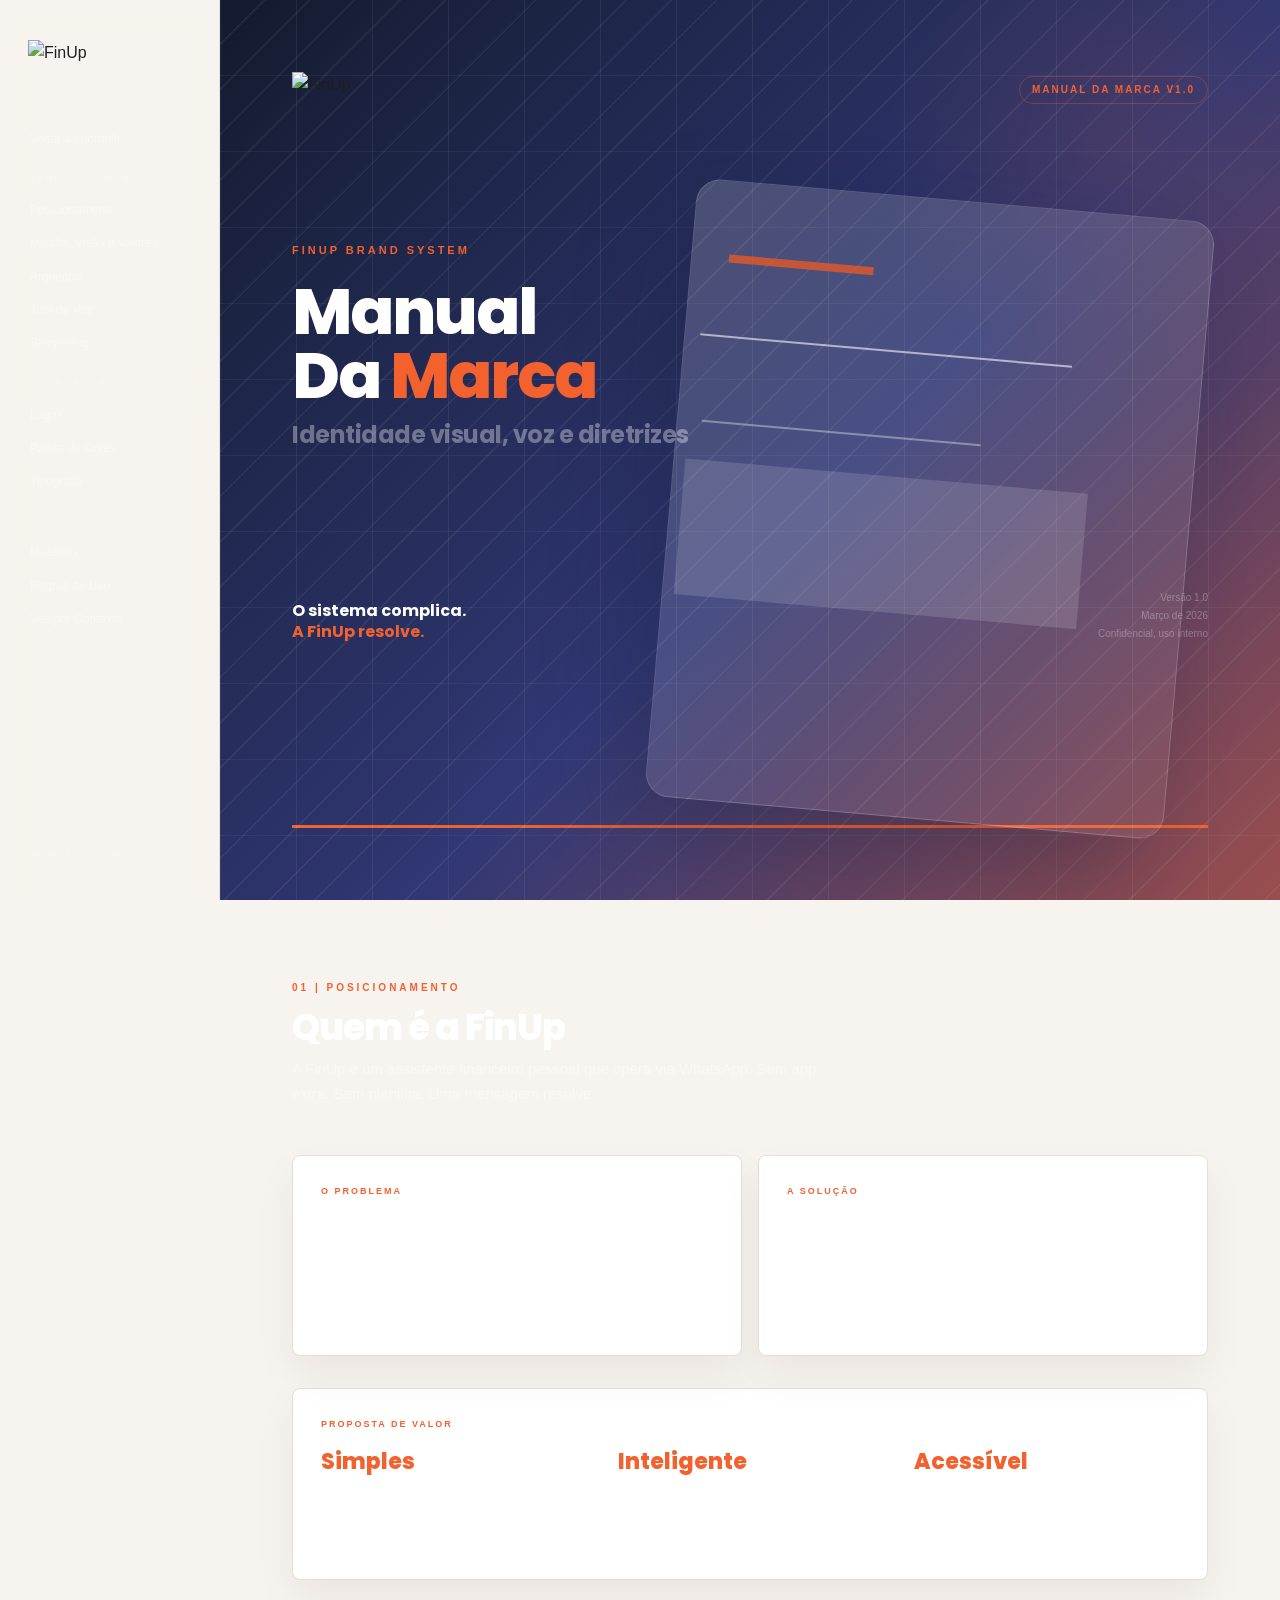
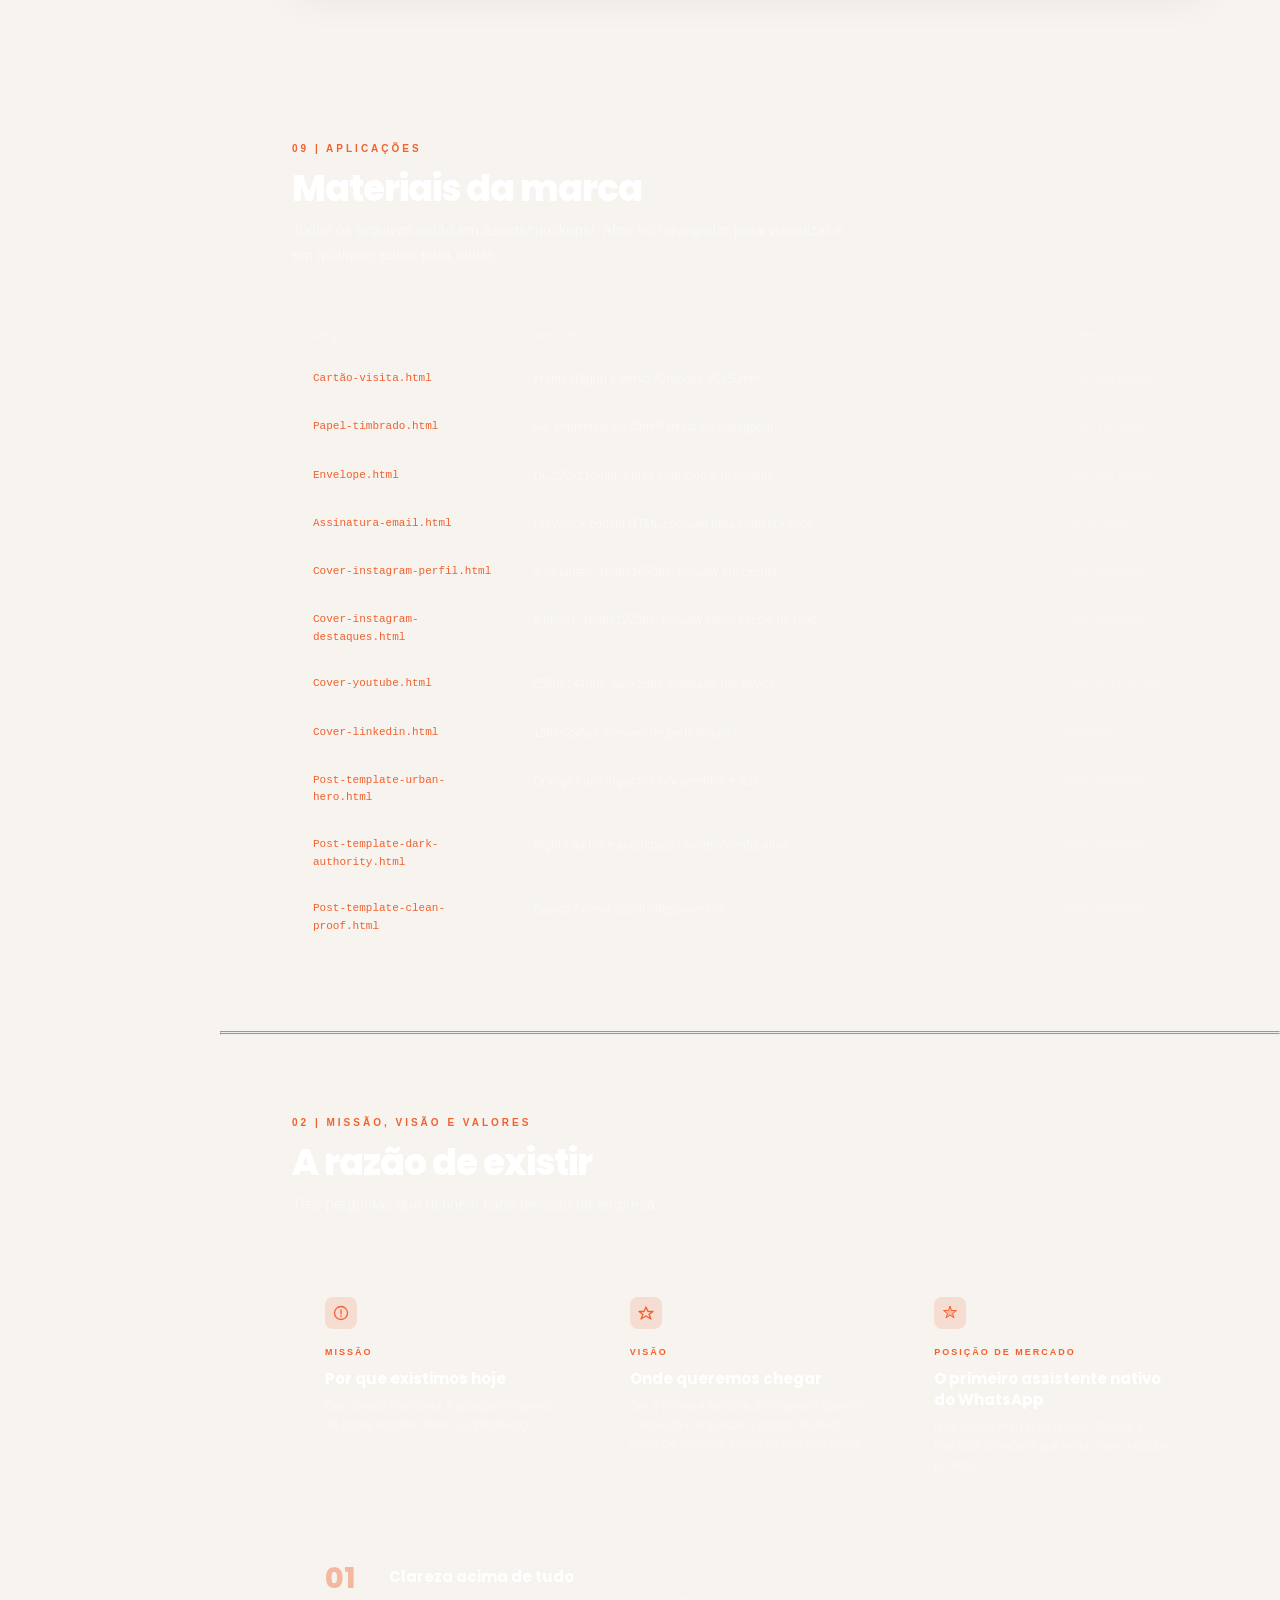
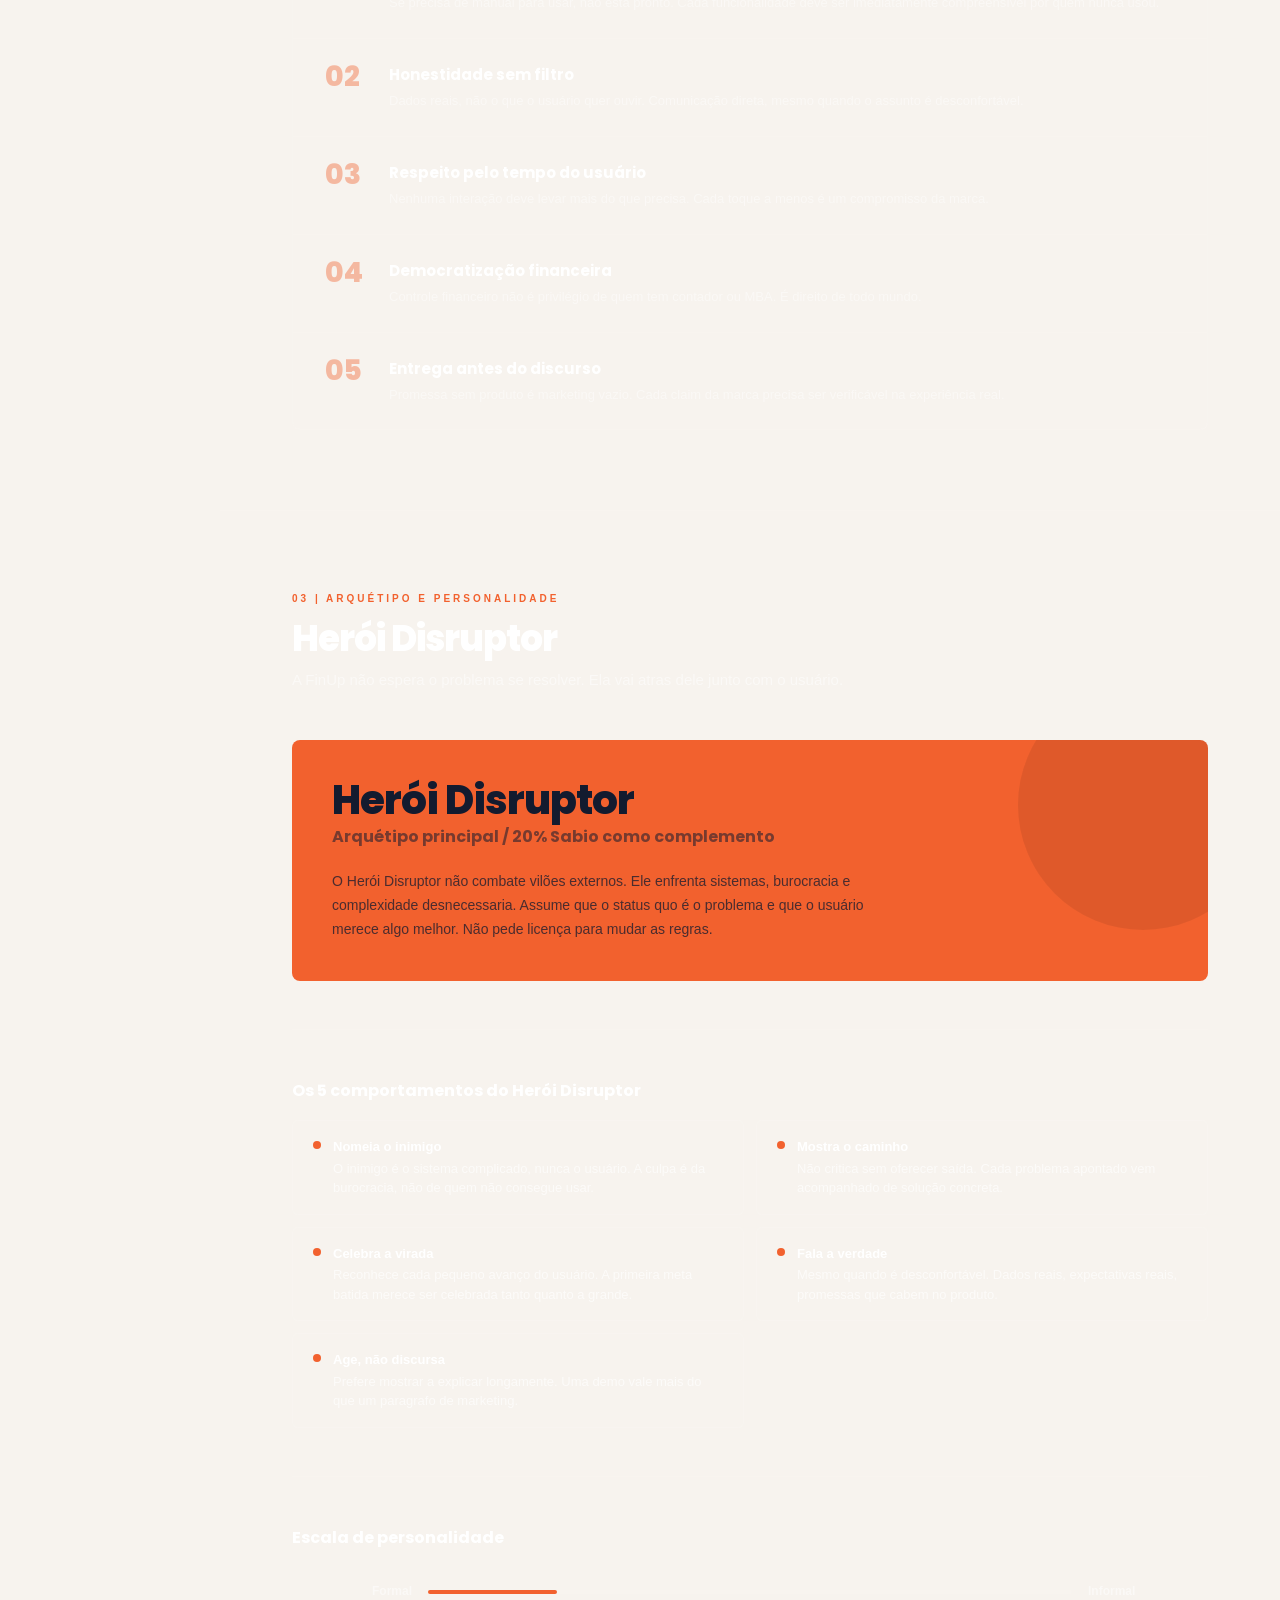
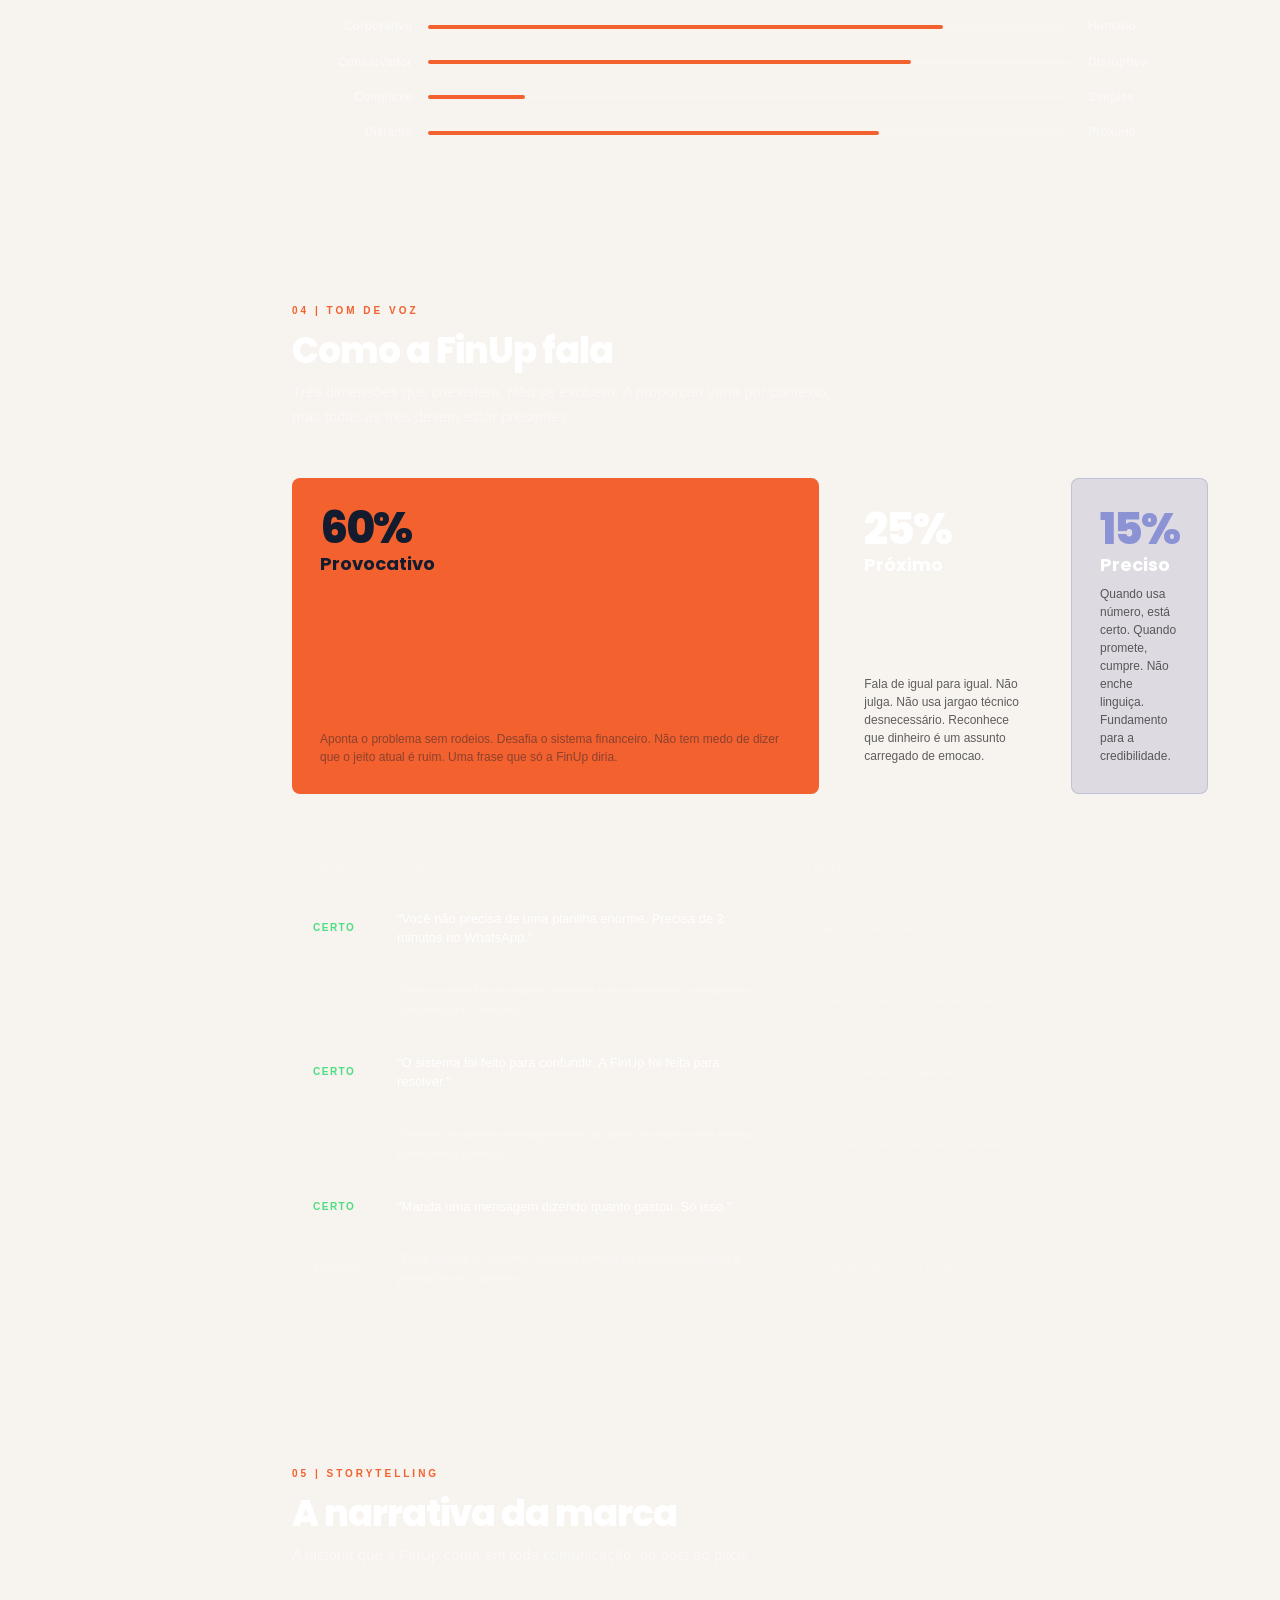
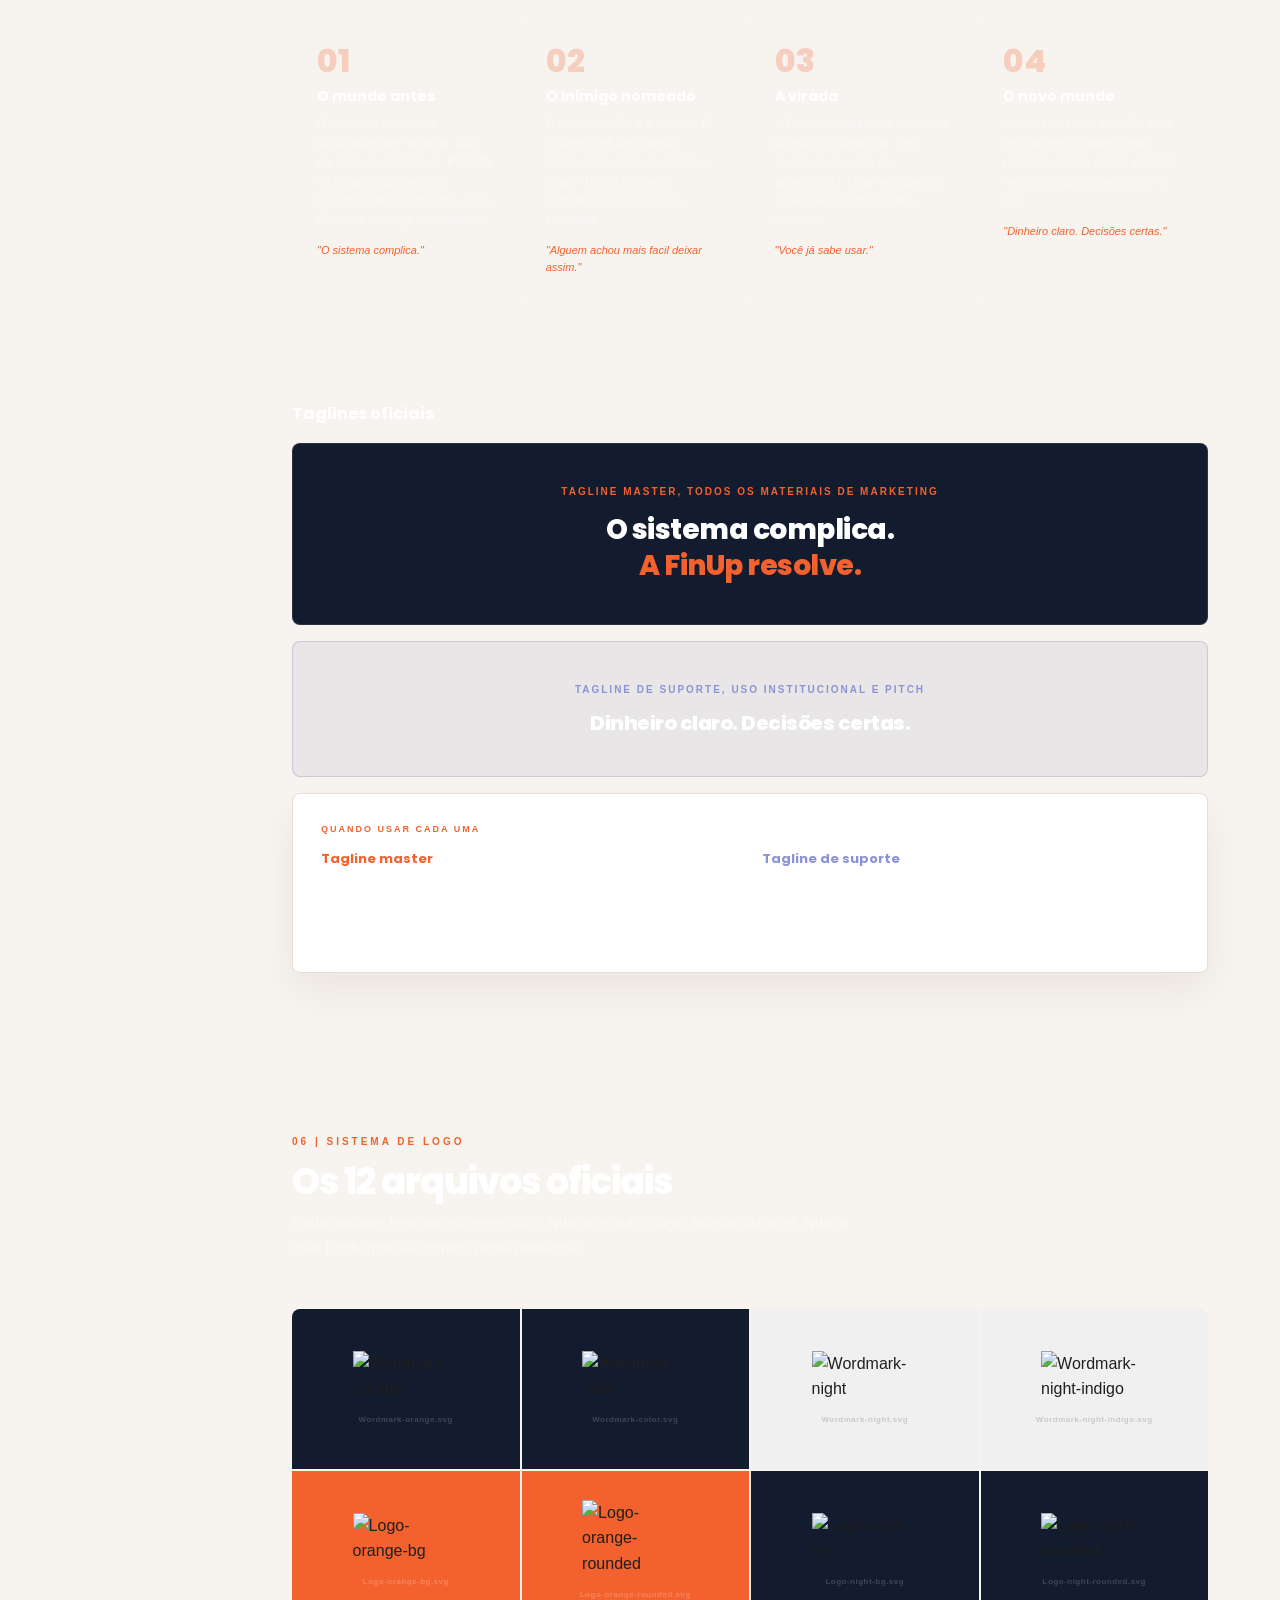
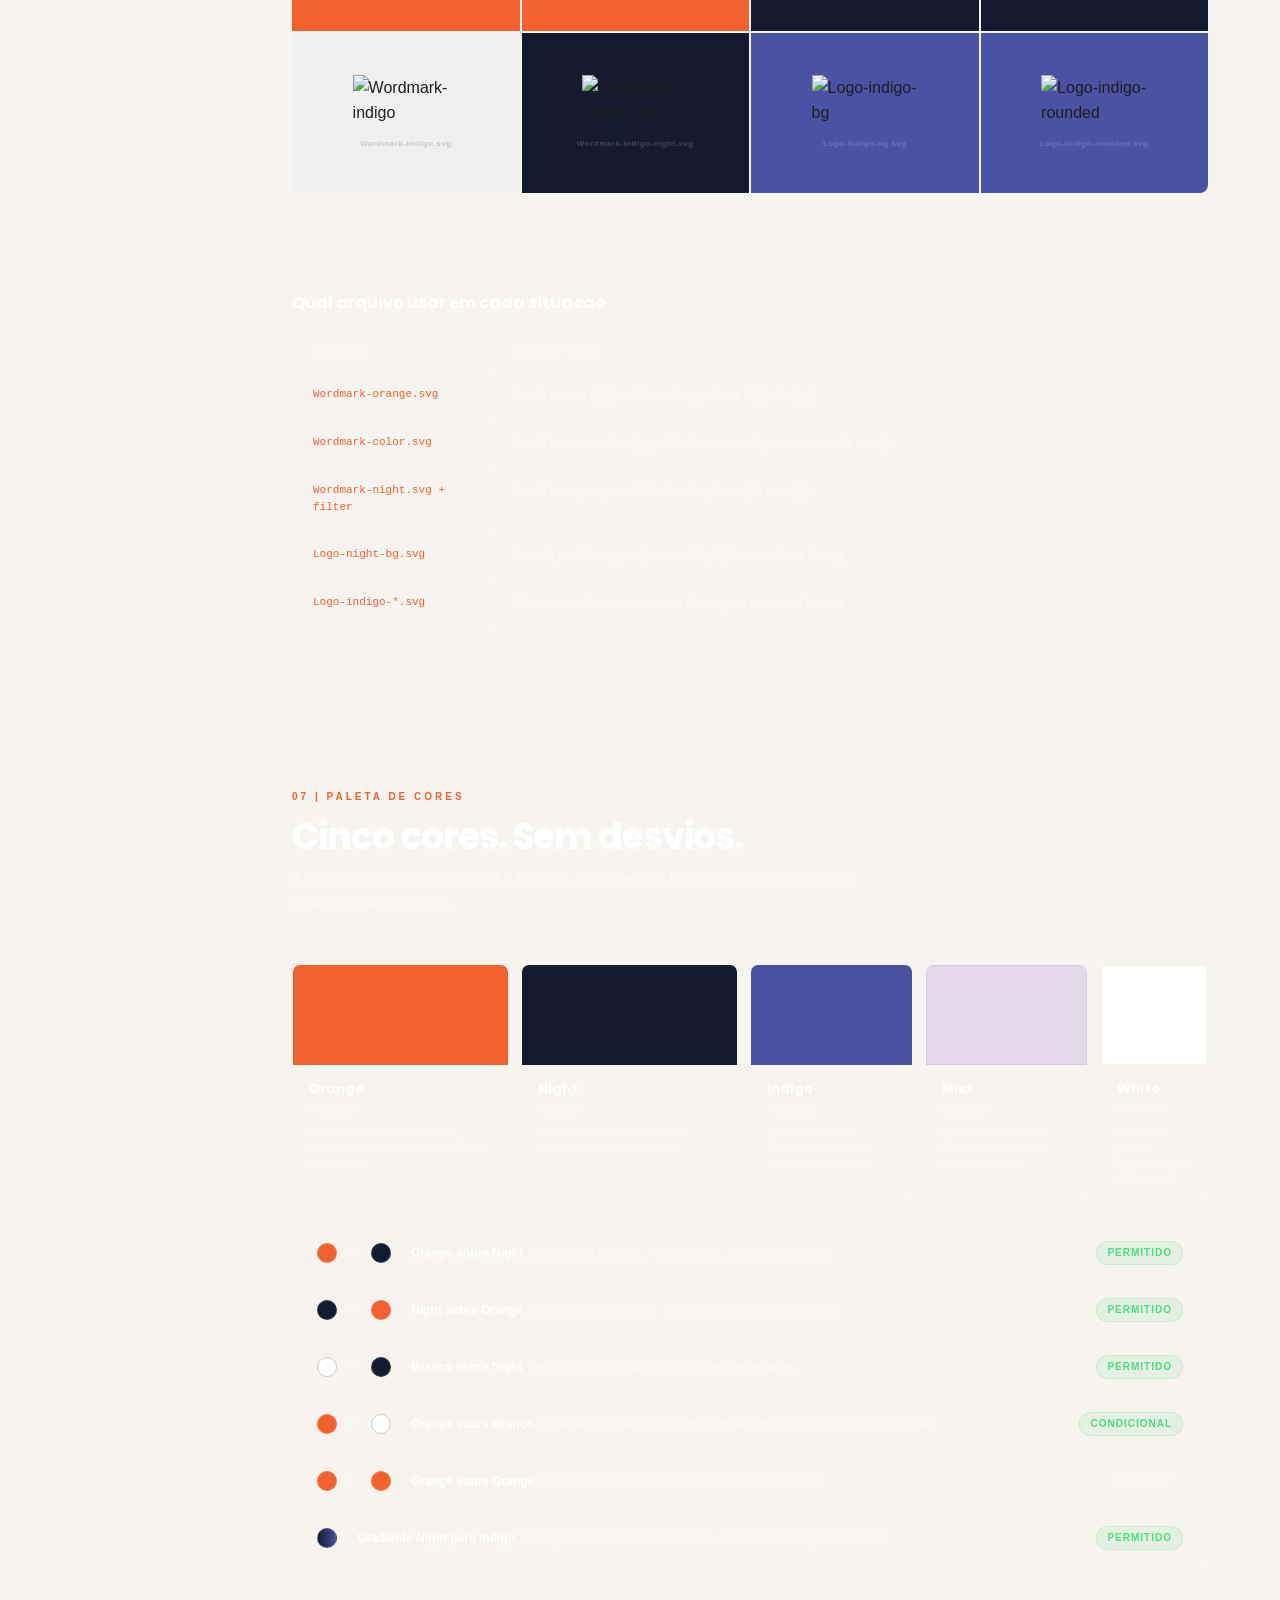
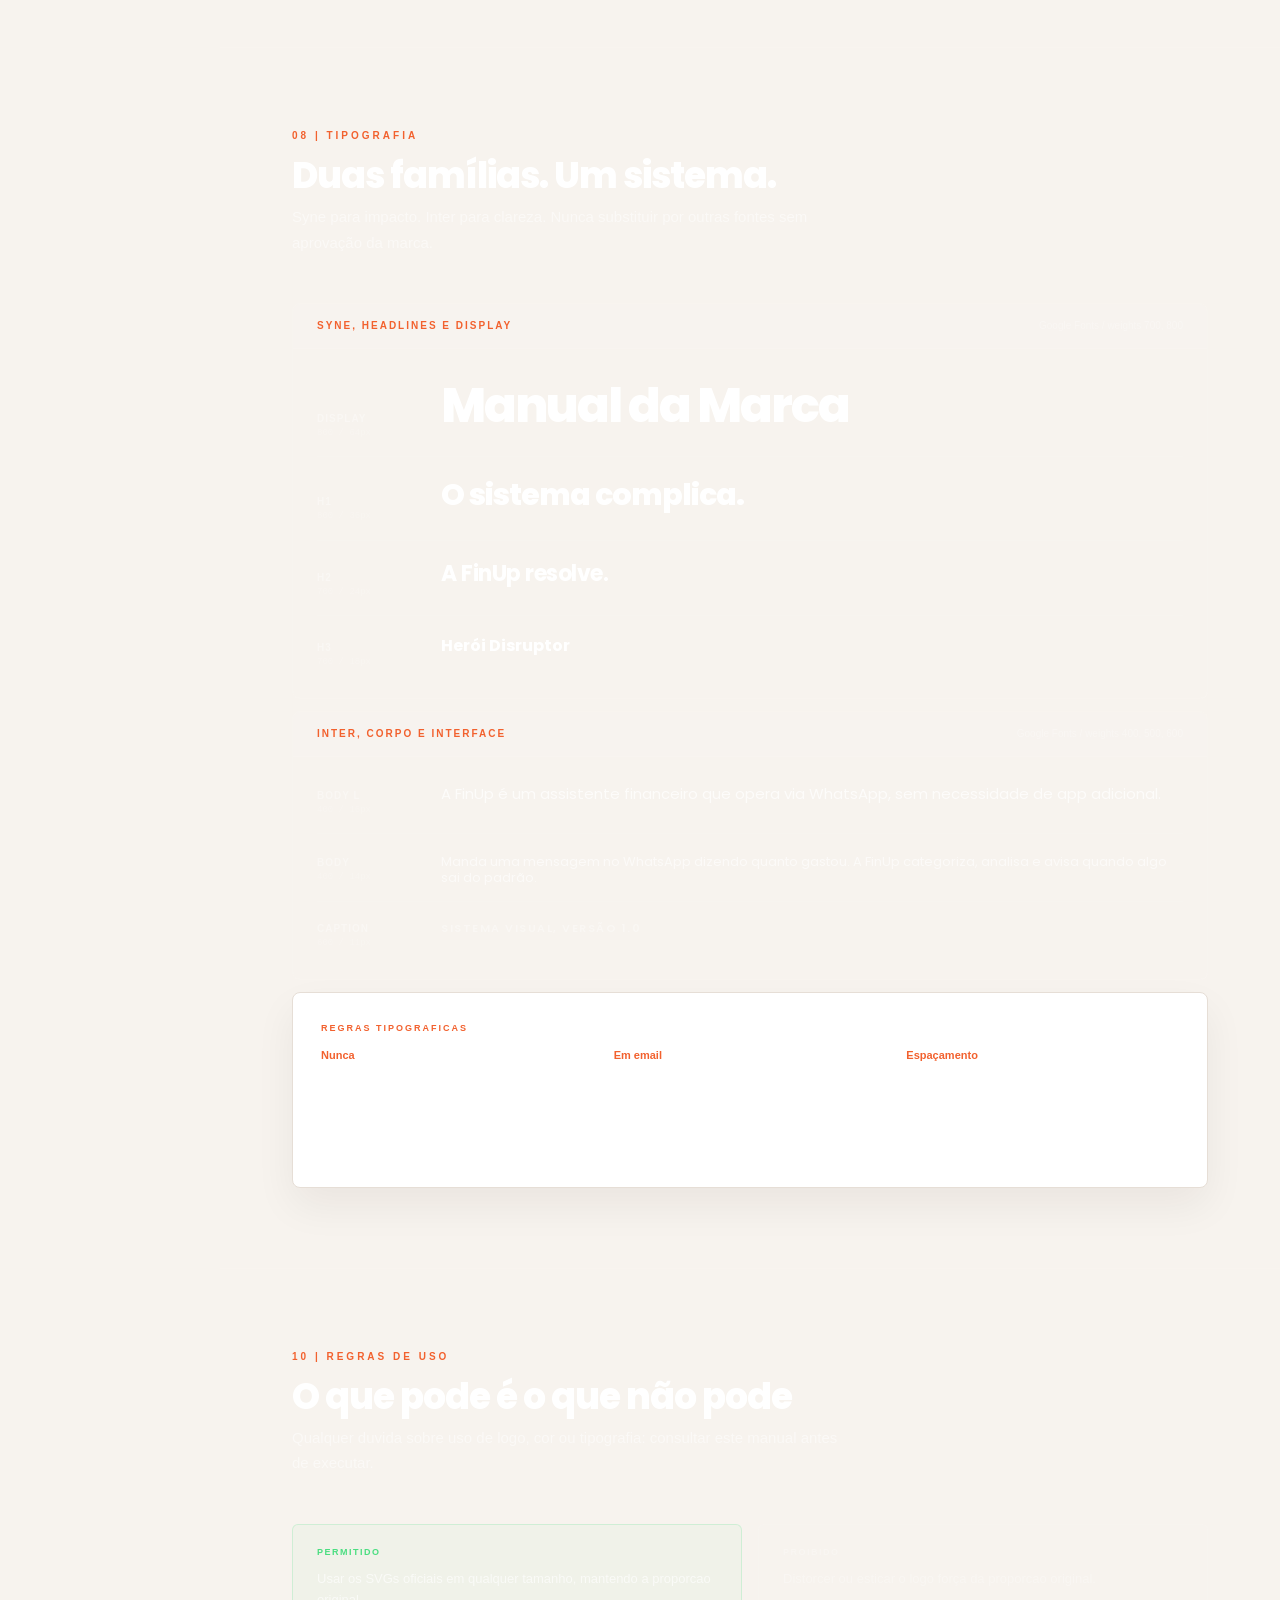
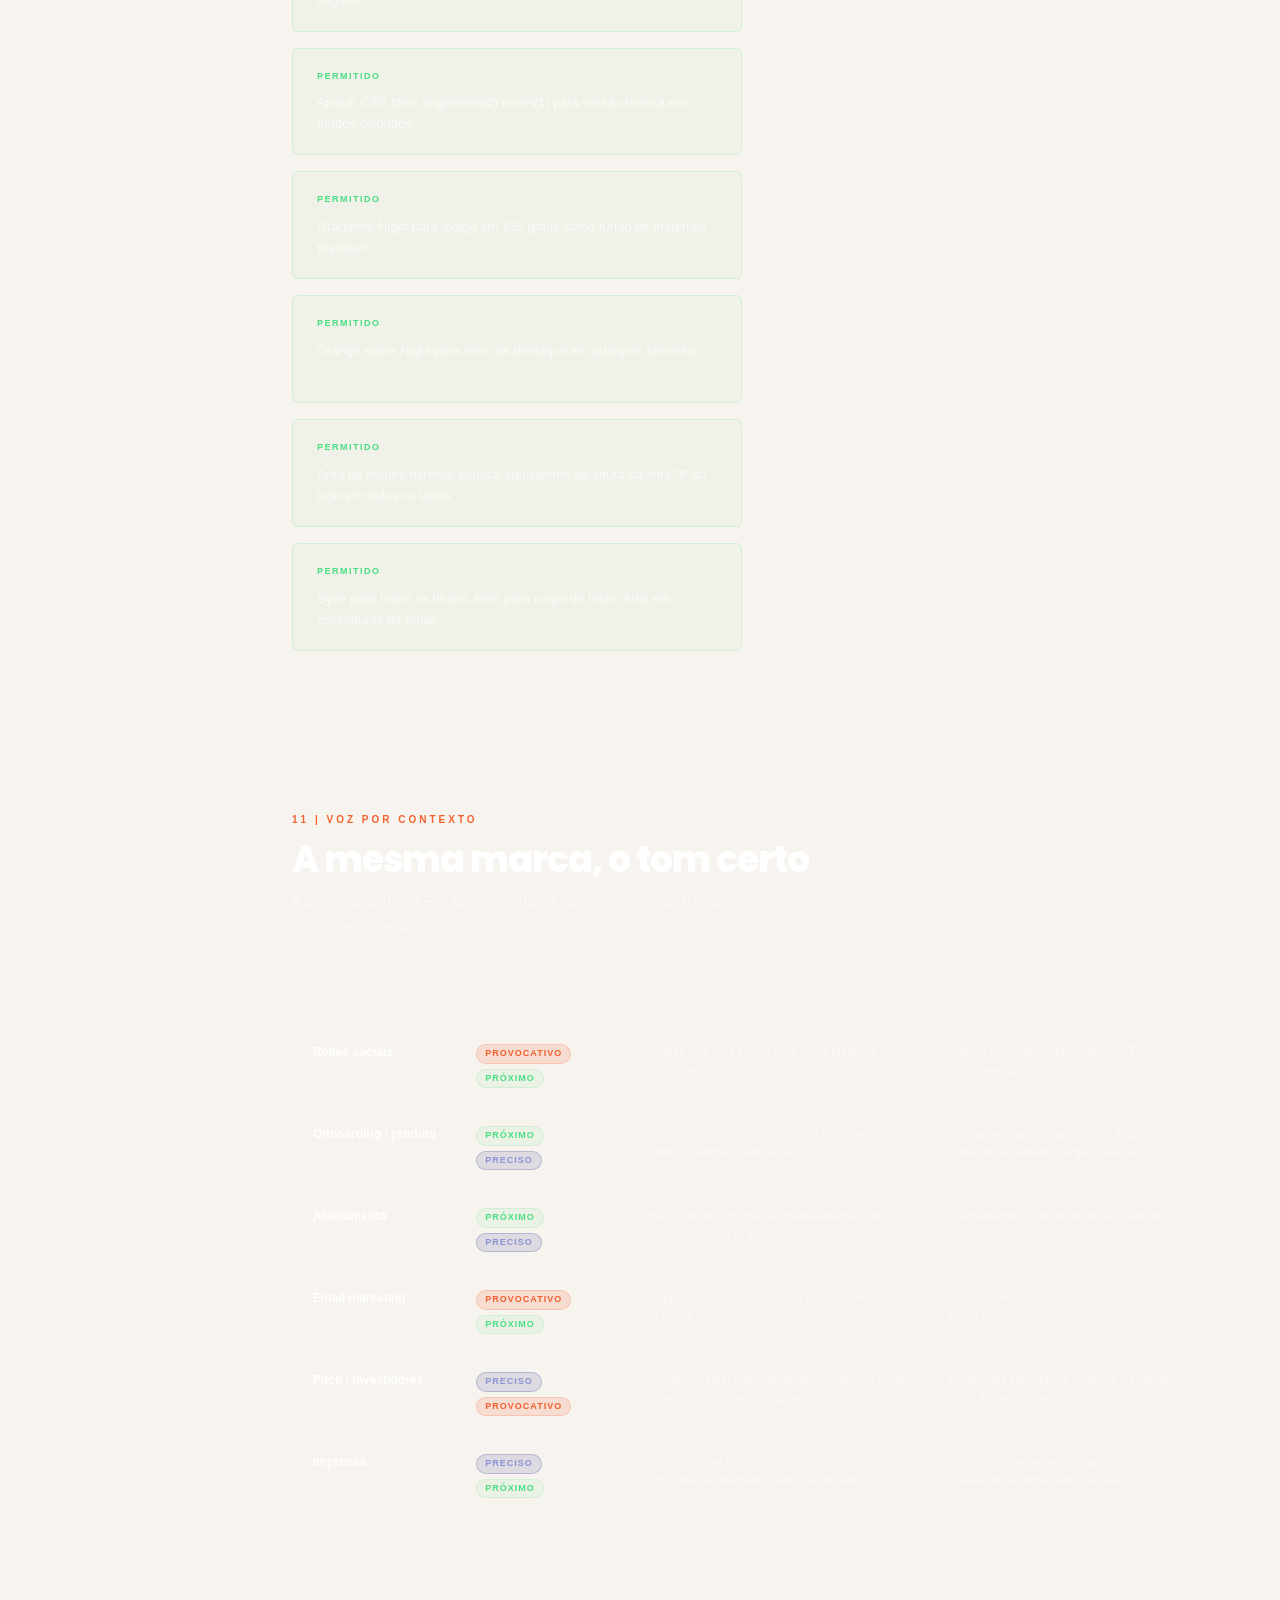
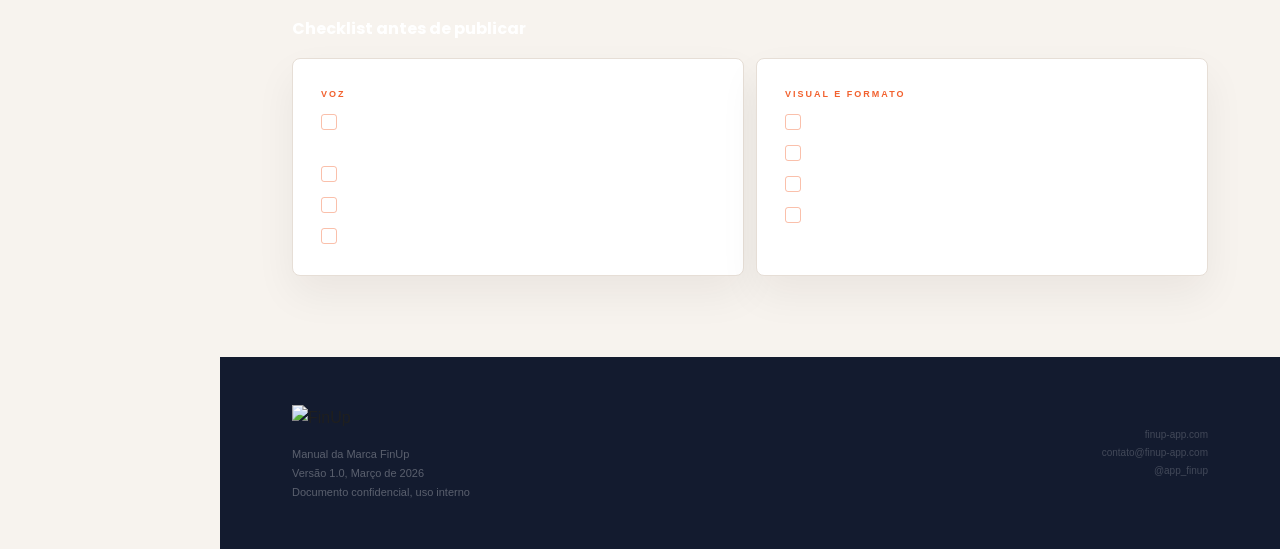
==== commit d7943e60: "Fix encoding corruption and carousel size across all pages - Corrected all Ã* double-encoding patter" ====
--- a/andressa-case-brandbook-finup.html
+++ b/andressa-case-brandbook-finup.html
@@ -3,7 +3,7 @@
 <head>
 <meta charset="UTF-8">
 <meta name="viewport" content="width=device-width, initial-scale=1.0">
-<title>FinUp, Manual daÃ­ Marca 2026</title>
+<title>FinUp, Manual da Marca 2026</title>
 <link href="https://fonts.googleapis.com/css2?family=Poppins:wght@300;400;500;600;700;800&display=swap" rel="stylesheet">
 <style>
   /* ===== RESET + BASE ===== */
@@ -533,7 +533,7 @@
     margin-bottom: 2px;
   }
 
-  /* PersonalidaÃ­de slider visual */
+  /* Personalidade slider visual */
   .personality-row {
     display: flex;
     flex-direction: column;
@@ -988,7 +988,7 @@
     line-height: 1.2;
   }
 
-  /* ===== AplicaÃ§Ãµes ===== */
+  /* ===== Aplicações ===== */
   .app-preview-grid {
     display: grid;
     grid-template-columns: 1fr 1fr;
@@ -1244,7 +1244,7 @@
 
   <a href="./#cases">Voltar ao portf&oacute;lio</a>
 
-  <div class="nav-label">Manual daÃ­ Marca</div>
+  <div class="nav-label">Manual da Marca</div>
   <a href="#posicionamento">Posicionamento</a>
   <a href="#mvv">Miss&atilde;o, Vis&atilde;o e Valores</a>
   <a href="#arquetipo">Arqu&eacute;tipo</a>
@@ -1257,13 +1257,13 @@
   <a href="#tipografia">Tipografia</a>
 
   <div class="nav-label">Aplica&ccedil;&otilde;es</div>
-  <a href="#AplicaÃ§Ãµes">Materiais</a>
+  <a href="#Aplicações">Materiais</a>
   <a href="#regras">Regras de Uso</a>
   <a href="#contexto">Voz por Contexto</a>
 
   <div class="nav-footer">
     <div class="nav-footer-text">
-      FinUp Manual daÃ­ Marca<br>
+      FinUp Manual da Marca<br>
       Vers&atilde;o 1.0 / Mar&ccedil;o 2026
     </div>
   </div>
@@ -1281,7 +1281,7 @@
 
     <div class="cover-top">
       <img src="../../assets/logos/wordmark-orange.svg" alt="FinUp">
-      <div class="cover-badge">Manual daÃ­ Marca v1.0</div>
+      <div class="cover-badge">Manual da Marca v1.0</div>
     </div>
 
     <div class="cover-middle">
@@ -1289,7 +1289,7 @@
       <div class="cover-title">
         Manual<br>Da <span class="accent">Marca</span>
       </div>
-      <div class="cover-subtitle">IdentidaÃ­de visual, voz e diretrizes</div>
+      <div class="cover-subtitle">Identidade visual, voz e diretrizes</div>
     </div>
 
     <div class="cover-bottom">
@@ -1326,7 +1326,7 @@
       <div class="card">
         <div class="card-label">A solu&ccedil;&atilde;o</div>
         <div class="card-title">Finan&ccedil;as que cabem numa mensagem de WhatsApp</div>
-        <div class="card-text">A FinUp remove todaÃ­s as barreiras. N&atilde;o precisa instalar nadaÃ­ novo. N&atilde;o precisa aprender nadaÃ­. Voc&ecirc; j&aacute; sabe usar o WhatsApp. Isso &eacute; suficiente.</div>
+        <div class="card-text">A FinUp remove todas as barreiras. N&atilde;o precisa instalar nada novo. N&atilde;o precisa aprender nada. Voc&ecirc; j&aacute; sabe usar o WhatsApp. Isso &eacute; suficiente.</div>
       </div>
     </div>
 
@@ -1339,7 +1339,7 @@
         </div>
         <div>
           <div style="font-family:'Poppins',sans-serif;font-weight:800;font-size:22px;color:var(--orange);margin-bottom:6px;">Inteligente</div>
-          <div class="card-text">IA categoriza, analisa e gera insights sem que o usu&aacute;rio precise configurar nadaÃ­.</div>
+          <div class="card-text">IA categoriza, analisa e gera insights sem que o usu&aacute;rio precise configurar nada.</div>
         </div>
         <div>
           <div style="font-family:'Poppins',sans-serif;font-weight:800;font-size:22px;color:var(--orange);margin-bottom:6px;">Acess&iacute;vel</div>
@@ -1351,10 +1351,10 @@
 
 
 
-<!-- AplicaÃ§Ãµes -->
-  <section id="AplicaÃ§Ãµes">
+<!-- Aplicações -->
+  <section id="Aplicações">
     <div class="section-eyebrow">09 | Aplica&ccedil;&otilde;es</div>
-    <div class="section-title">Materiais daÃ­ marca</div>
+    <div class="section-title">Materiais da marca</div>
     <div class="section-lead">Todos os arquivos est&atilde;o em assets/mockups/. Abrir no navegador para visualizar e em qualquer editor para editar.</div>
 
     <div style="display:flex;flex-direction:column;gap:0;border:1px solid rgba(255,255,255,0.08);border-radius:8px;overflow:hidden;">
@@ -1396,7 +1396,7 @@
       </div>
       <div style="display:grid;grid-template-columns:220px 1fr 160px;border-bottom:1px solid rgba(255,255,255,0.05);">
         <div style="padding:14px 20px;font-family:'Courier New',monospace;font-size:11px;color:var(--orange);border-right:1px solid rgba(255,255,255,0.05);">Cover-youtube.html</div>
-        <div style="padding:14px 20px;font-size:12px;color:rgba(255,255,255,0.5);border-right:1px solid rgba(255,255,255,0.05);">2560x1440px, safe zone mapeadaÃ­ por device</div>
+        <div style="padding:14px 20px;font-size:12px;color:rgba(255,255,255,0.5);border-right:1px solid rgba(255,255,255,0.05);">2560x1440px, safe zone mapeada por device</div>
         <div style="padding:14px 20px;font-size:11px;color:rgba(255,255,255,0.3);">PNG/JPG max 6MB</div>
       </div>
       <div style="display:grid;grid-template-columns:220px 1fr 160px;border-bottom:1px solid rgba(255,255,255,0.05);">
@@ -1410,8 +1410,8 @@
         <div style="padding:14px 20px;font-size:11px;color:rgba(255,255,255,0.3);">PNG 1080x1080</div>
       </div>
       <div style="display:grid;grid-template-columns:220px 1fr 160px;border-bottom:1px solid rgba(255,255,255,0.05);">
-        <div style="padding:14px 20px;font-family:'Courier New',monospace;font-size:11px;color:var(--orange);border-right:1px solid rgba(255,255,255,0.05);">Post-template-daÃ­rk-authority.html</div>
-        <div style="padding:14px 20px;font-size:12px;color:rgba(255,255,255,0.5);border-right:1px solid rgba(255,255,255,0.05);">Night / daÃ­dos e autoridaÃ­de / conte&uacute;do educativo</div>
+        <div style="padding:14px 20px;font-family:'Courier New',monospace;font-size:11px;color:var(--orange);border-right:1px solid rgba(255,255,255,0.05);">Post-template-dark-authority.html</div>
+        <div style="padding:14px 20px;font-size:12px;color:rgba(255,255,255,0.5);border-right:1px solid rgba(255,255,255,0.05);">Night / dados e autoridade / conte&uacute;do educativo</div>
         <div style="padding:14px 20px;font-size:11px;color:rgba(255,255,255,0.3);">PNG 1080x1080</div>
       </div>
       <div style="display:grid;grid-template-columns:220px 1fr 160px;">
@@ -1430,7 +1430,7 @@
   <section id="mvv">
     <div class="section-eyebrow">02 | Miss&atilde;o, Vis&atilde;o e Valores</div>
     <div class="section-title">A raz&atilde;o de existir</div>
-    <div class="section-lead">Tr&ecirc;s perguntas que definem cadaÃ­ decis&atilde;o daÃ­ empresa.</div>
+    <div class="section-lead">Tr&ecirc;s perguntas que definem cada decis&atilde;o da empresa.</div>
 
     <div class="mvv-grid">
       <div class="mvv-item">
@@ -1471,13 +1471,13 @@
         <div class="valor-num">01</div>
         <div class="valor-content">
           <div class="valor-name">Clareza acima de tudo</div>
-          <div class="valor-desc">Se precisa de manual para usar, n&atilde;o est&aacute; pronto. CadaÃ­ funcionalidaÃ­de deve ser imediatamente compreens&iacute;vel por quem nunca usou.</div>
+          <div class="valor-desc">Se precisa de manual para usar, n&atilde;o est&aacute; pronto. Cada funcionalidade deve ser imediatamente compreens&iacute;vel por quem nunca usou.</div>
         </div>
       </div>
       <div class="valor-item">
         <div class="valor-num">02</div>
         <div class="valor-content">
-          <div class="valor-name">HonestidaÃ­de sem filtro</div>
+          <div class="valor-name">Honestidade sem filtro</div>
           <div class="valor-desc">Dados reais, n&atilde;o o que o usu&aacute;rio quer ouvir. Comunica&ccedil;&atilde;o direta, mesmo quando o assunto &eacute; desconfort&aacute;vel.</div>
         </div>
       </div>
@@ -1485,7 +1485,7 @@
         <div class="valor-num">03</div>
         <div class="valor-content">
           <div class="valor-name">Respeito pelo tempo do usu&aacute;rio</div>
-          <div class="valor-desc">Nenhuma intera&ccedil;&atilde;o deve levar mais do que precisa. CadaÃ­ toque a menos &eacute; um compromisso daÃ­ marca.</div>
+          <div class="valor-desc">Nenhuma intera&ccedil;&atilde;o deve levar mais do que precisa. Cada toque a menos &eacute; um compromisso da marca.</div>
         </div>
       </div>
       <div class="valor-item">
@@ -1499,7 +1499,7 @@
         <div class="valor-num">05</div>
         <div class="valor-content">
           <div class="valor-name">Entrega antes do discurso</div>
-          <div class="valor-desc">Promessa sem produto &eacute; marketing vazio. CadaÃ­ claim daÃ­ marca precisa ser verific&aacute;vel na experi&ecirc;ncia real.</div>
+          <div class="valor-desc">Promessa sem produto &eacute; marketing vazio. Cada claim da marca precisa ser verific&aacute;vel na experi&ecirc;ncia real.</div>
         </div>
       </div>
     </div>
@@ -1507,7 +1507,7 @@
 
   <!-- ARQUETIPO -->
   <section id="arquetipo">
-    <div class="section-eyebrow">03 | Arqu&eacute;tipo e PersonalidaÃ­de</div>
+    <div class="section-eyebrow">03 | Arqu&eacute;tipo e Personalidade</div>
     <div class="section-title">Her&oacute;i Disruptor</div>
     <div class="section-lead">A FinUp n&atilde;o espera o problema se resolver. Ela vai atras dele junto com o usu&aacute;rio.</div>
 
@@ -1515,7 +1515,7 @@
       <div class="archetype-name">Her&oacute;i Disruptor</div>
       <div class="archetype-sub">Arqu&eacute;tipo principal / 20% Sabio como complemento</div>
       <div class="archetype-desc">
-        O Her&oacute;i Disruptor n&atilde;o combate vil&otilde;es externos. Ele enfrenta sistemas, burocracia e complexidaÃ­de desnecessaria. Assume que o status quo &eacute; o problema e que o usu&aacute;rio merece algo melhor. N&atilde;o pede licen&ccedil;a para mudaÃ­r as regras.
+        O Her&oacute;i Disruptor n&atilde;o combate vil&otilde;es externos. Ele enfrenta sistemas, burocracia e complexidade desnecessaria. Assume que o status quo &eacute; o problema e que o usu&aacute;rio merece algo melhor. N&atilde;o pede licen&ccedil;a para mudar as regras.
       </div>
     </div>
 
@@ -1526,19 +1526,19 @@
       <div class="behaviors-grid">
         <div class="behavior-item">
           <div class="behavior-dot"></div>
-          <div class="behavior-text"><strong>Nomeia o inimigo</strong>O inimigo &eacute; o sistema complicado, nunca o usu&aacute;rio. A culpa &eacute; daÃ­ burocracia, n&atilde;o de quem n&atilde;o consegue usar.</div>
+          <div class="behavior-text"><strong>Nomeia o inimigo</strong>O inimigo &eacute; o sistema complicado, nunca o usu&aacute;rio. A culpa &eacute; da burocracia, n&atilde;o de quem n&atilde;o consegue usar.</div>
         </div>
         <div class="behavior-item">
           <div class="behavior-dot"></div>
-          <div class="behavior-text"><strong>Mostra o caminho</strong>N&atilde;o critica sem oferecer sa&iacute;daÃ­. CadaÃ­ problema apontado vem acompanhado de solu&ccedil;&atilde;o concreta.</div>
+          <div class="behavior-text"><strong>Mostra o caminho</strong>N&atilde;o critica sem oferecer sa&iacute;da. Cada problema apontado vem acompanhado de solu&ccedil;&atilde;o concreta.</div>
         </div>
         <div class="behavior-item">
           <div class="behavior-dot"></div>
-          <div class="behavior-text"><strong>Celebra a viradaÃ­</strong>Reconhece cadaÃ­ pequeno avan�o do usu&aacute;rio. A primeira meta batidaÃ­ merece ser celebradaÃ­ tanto quanto a grande.</div>
+          <div class="behavior-text"><strong>Celebra a virada</strong>Reconhece cada pequeno avanço do usu&aacute;rio. A primeira meta batida merece ser celebrada tanto quanto a grande.</div>
         </div>
         <div class="behavior-item">
           <div class="behavior-dot"></div>
-          <div class="behavior-text"><strong>Fala a verdaÃ­de</strong>Mesmo quando &eacute; desconfort&aacute;vel. Dados reais, expectativas reais, promessas que cabem no produto.</div>
+          <div class="behavior-text"><strong>Fala a verdade</strong>Mesmo quando &eacute; desconfort&aacute;vel. Dados reais, expectativas reais, promessas que cabem no produto.</div>
         </div>
         <div class="behavior-item">
           <div class="behavior-dot" style="grid-column: span 2;"></div>
@@ -1549,7 +1549,7 @@
 
     <div class="section-divider"></div>
 
-    <div style="font-family:'Poppins',sans-serif;font-weight:700;font-size:16px;color:var(--white);margin-bottom:16px;">Escala de personalidaÃ­de</div>
+    <div style="font-family:'Poppins',sans-serif;font-weight:700;font-size:16px;color:var(--white);margin-bottom:16px;">Escala de personalidade</div>
 
     <div class="personality-row">
       <div class="personality-item">
@@ -1594,7 +1594,7 @@
   <section id="tom">
     <div class="section-eyebrow">04 | Tom de Voz</div>
     <div class="section-title">Como a FinUp fala</div>
-    <div class="section-lead">Tr&ecirc;s dimens&otilde;es que coexistem. N&atilde;o se excluem. A proporcao varia por contexto, mas todaÃ­s as tres devem estar presentes.</div>
+    <div class="section-lead">Tr&ecirc;s dimens&otilde;es que coexistem. N&atilde;o se excluem. A proporcao varia por contexto, mas todas as tres devem estar presentes.</div>
 
     <div class="tone-blocks">
       <div class="tone-block" style="background:var(--orange);">
@@ -1616,7 +1616,7 @@
           <div class="tone-pct" style="color:#8b93d4;">15%</div>
           <div class="tone-name" style="color:var(--white);">Preciso</div>
         </div>
-        <div class="tone-desc">Quando usa n&uacute;mero, est&aacute; certo. Quando promete, cumpre. N&atilde;o enche lingui&ccedil;a. FundaÃ­mento para a credibilidaÃ­de.</div>
+        <div class="tone-desc">Quando usa n&uacute;mero, est&aacute; certo. Quando promete, cumpre. N&atilde;o enche lingui&ccedil;a. Fundamento para a credibilidade.</div>
       </div>
     </div>
 
@@ -1633,7 +1633,7 @@
       </div>
       <div class="ce-item ce-errado">
         <div class="ce-label">Errado</div>
-        <div class="ce-text">"Nossa solu&ccedil;&atilde;o inovadora oferece uma experi&ecirc;ncia financeira simplificadaÃ­ e intuitiva."</div>
+        <div class="ce-text">"Nossa solu&ccedil;&atilde;o inovadora oferece uma experi&ecirc;ncia financeira simplificada e intuitiva."</div>
         <div class="ce-context">Generico, poderia ser qualquer fintech</div>
       </div>
       <div class="ce-item ce-certo">
@@ -1644,11 +1644,11 @@
       <div class="ce-item ce-errado">
         <div class="ce-label">Errado</div>
         <div class="ce-text">"Gestao financeira inteligente ao alcance de todos com nossa plataforma robusta."</div>
-        <div class="ce-context">Corporativo, vazio, sem personalidaÃ­de</div>
+        <div class="ce-context">Corporativo, vazio, sem personalidade</div>
       </div>
       <div class="ce-item ce-certo">
         <div class="ce-label">Certo</div>
-        <div class="ce-text">"MandaÃ­ uma mensagem dizendo quanto gastou. S&oacute; isso."</div>
+        <div class="ce-text">"Manda uma mensagem dizendo quanto gastou. S&oacute; isso."</div>
         <div class="ce-context">Onboarding, instrucoes, produto</div>
       </div>
       <div class="ce-item ce-errado">
@@ -1662,32 +1662,32 @@
   <!-- STORYTELLING -->
   <section id="storytelling">
     <div class="section-eyebrow">05 | Storytelling</div>
-    <div class="section-title">A narrativa daÃ­ marca</div>
-    <div class="section-lead">A hist&oacute;ria que a FinUp conta em todaÃ­ comunica&ccedil;&atilde;o, do post ao pitch.</div>
+    <div class="section-title">A narrativa da marca</div>
+    <div class="section-lead">A hist&oacute;ria que a FinUp conta em toda comunica&ccedil;&atilde;o, do post ao pitch.</div>
 
     <div class="story-arc">
       <div class="story-phase">
         <div class="story-phase-num">01</div>
         <div class="story-phase-name">O mundo antes</div>
-        <div class="story-phase-text">O brasileiro m&eacute;dio tem dificuldaÃ­de com finan&ccedil;as. N&atilde;o por falta de intelig&ecirc;ncia. Por falta de ferramenta acess&iacute;vel. Planilhas s&atilde;o complicadaÃ­s. Apps s&atilde;o mais um login para lembrar.</div>
+        <div class="story-phase-text">O brasileiro m&eacute;dio tem dificuldade com finan&ccedil;as. N&atilde;o por falta de intelig&ecirc;ncia. Por falta de ferramenta acess&iacute;vel. Planilhas s&atilde;o complicadas. Apps s&atilde;o mais um login para lembrar.</div>
         <div class="story-phase-quote">"O sistema complica."</div>
       </div>
       <div class="story-phase">
         <div class="story-phase-num">02</div>
         <div class="story-phase-name">O inimigo nomeado</div>
-        <div class="story-phase-text">O problema n&atilde;o &eacute; o usu&aacute;rio. O problema &eacute;Ã© um sistema financeiro desenhado para ser opaco. Banks e fintechs tradicionais lucram com a confus&atilde;o.</div>
+        <div class="story-phase-text">O problema n&atilde;o &eacute; o usu&aacute;rio. O problema &eacute;é um sistema financeiro desenhado para ser opaco. Banks e fintechs tradicionais lucram com a confus&atilde;o.</div>
         <div class="story-phase-quote">"Alguem achou mais facil deixar assim."</div>
       </div>
       <div class="story-phase">
         <div class="story-phase-num">03</div>
-        <div class="story-phase-name">A viradaÃ­</div>
+        <div class="story-phase-name">A virada</div>
         <div class="story-phase-text">A FinUp aparece onde o usu&aacute;rio j&aacute; est&aacute;: no WhatsApp. Sem fric&ccedil;&atilde;o. Sem curva de aprendizado. Uma mensagem e voc&ecirc; j&aacute; est&aacute; controlando o dinheiro.</div>
         <div class="story-phase-quote">"Voc&ecirc; j&aacute; sabe usar."</div>
       </div>
       <div class="story-phase">
         <div class="story-phase-num">04</div>
         <div class="story-phase-name">O novo mundo</div>
-        <div class="story-phase-text">Com clareza vem decis&atilde;o. Com decis&atilde;o vem mudaÃ­n&ccedil;a real: primeira reserva criadaÃ­, primeira meta atingidaÃ­, primeiro m&ecirc;s no azul.</div>
+        <div class="story-phase-text">Com clareza vem decis&atilde;o. Com decis&atilde;o vem mudan&ccedil;a real: primeira reserva criada, primeira meta atingida, primeiro m&ecirc;s no azul.</div>
         <div class="story-phase-quote">"Dinheiro claro. Decis&otilde;es certas."</div>
       </div>
     </div>
@@ -1707,11 +1707,11 @@
     </div>
 
     <div class="card" style="margin-top:16px;">
-      <div class="card-label">Quando usar cadaÃ­ uma</div>
+      <div class="card-label">Quando usar cada uma</div>
       <div style="display:grid;grid-template-columns:1fr 1fr;gap:24px;margin-top:8px;">
         <div>
           <div style="font-family:'Poppins',sans-serif;font-weight:700;font-size:13px;color:var(--orange);margin-bottom:8px;">Tagline master</div>
-          <div class="card-text">Posts, ads, banners, cart&atilde;o de visita, capa de redes sociais, materiais de vendaÃ­ ao consumidor final, qualquer ponto de contato com o p&uacute;blico.</div>
+          <div class="card-text">Posts, ads, banners, cart&atilde;o de visita, capa de redes sociais, materiais de venda ao consumidor final, qualquer ponto de contato com o p&uacute;blico.</div>
         </div>
         <div>
           <div style="font-family:'Poppins',sans-serif;font-weight:700;font-size:13px;color:#8b93d4;margin-bottom:8px;">Tagline de suporte</div>
@@ -1725,7 +1725,7 @@
   <section id="logos">
     <div class="section-eyebrow">06 | Sistema de Logo</div>
     <div class="section-title">Os 12 arquivos oficiais</div>
-    <div class="section-lead">CadaÃ­ variante tem um uso espec&iacute;fico. Nunca recriar o logo. Nunca distorcer. Nunca usar fundo que n&atilde;o consta nesta refer&ecirc;ncia.</div>
+    <div class="section-lead">Cada variante tem um uso espec&iacute;fico. Nunca recriar o logo. Nunca distorcer. Nunca usar fundo que n&atilde;o consta nesta refer&ecirc;ncia.</div>
 
     <div class="logo-grid">
       <!-- Linha 1: Wordmarks em fundo transparente -->
@@ -1785,7 +1785,7 @@
 
     <div class="section-divider"></div>
 
-    <div style="font-family:'Poppins',sans-serif;font-weight:700;font-size:16px;color:var(--white);margin-bottom:16px;">Qual arquivo usar em cadaÃ­ situacao</div>
+    <div style="font-family:'Poppins',sans-serif;font-weight:700;font-size:16px;color:var(--white);margin-bottom:16px;">Qual arquivo usar em cada situacao</div>
 
     <div style="display:flex;flex-direction:column;gap:0;border:1px solid rgba(255,255,255,0.08);border-radius:8px;overflow:hidden;">
       <div style="display:grid;grid-template-columns:200px 1fr;border-bottom:1px solid rgba(255,255,255,0.08);">
@@ -1794,7 +1794,7 @@
       </div>
       <div style="display:grid;grid-template-columns:200px 1fr;border-bottom:1px solid rgba(255,255,255,0.06);">
         <div style="padding:14px 20px;font-family:'Courier New',monospace;font-size:11px;color:var(--orange);border-right:1px solid rgba(255,255,255,0.06);">Wordmark-orange.svg</div>
-        <div style="padding:14px 20px;font-size:12px;color:rgba(255,255,255,0.55);">Fundo escuro (Night, daÃ­rk mode, gradiente Night-Indigo)</div>
+        <div style="padding:14px 20px;font-size:12px;color:rgba(255,255,255,0.55);">Fundo escuro (Night, dark mode, gradiente Night-Indigo)</div>
       </div>
       <div style="display:grid;grid-template-columns:200px 1fr;border-bottom:1px solid rgba(255,255,255,0.06);">
         <div style="padding:14px 20px;font-family:'Courier New',monospace;font-size:11px;color:var(--orange);border-right:1px solid rgba(255,255,255,0.06);">Wordmark-color.svg</div>
@@ -1806,7 +1806,7 @@
       </div>
       <div style="display:grid;grid-template-columns:200px 1fr;border-bottom:1px solid rgba(255,255,255,0.06);">
         <div style="padding:14px 20px;font-family:'Courier New',monospace;font-size:11px;color:var(--orange);border-right:1px solid rgba(255,255,255,0.06);">Logo-night-bg.svg</div>
-        <div style="padding:14px 20px;font-size:12px;color:rgba(255,255,255,0.55);">Foto de perfil Instagram (variante Night), favicon, �cone de app</div>
+        <div style="padding:14px 20px;font-size:12px;color:rgba(255,255,255,0.55);">Foto de perfil Instagram (variante Night), favicon, Ícone de app</div>
       </div>
       <div style="display:grid;grid-template-columns:200px 1fr;">
         <div style="padding:14px 20px;font-family:'Courier New',monospace;font-size:11px;color:var(--orange);border-right:1px solid rgba(255,255,255,0.06);">Logo-indigo-*.svg</div>
@@ -1819,7 +1819,7 @@
   <section id="cores">
     <div class="section-eyebrow">07 | Paleta de Cores</div>
     <div class="section-title">Cinco cores. Sem desvios.</div>
-    <div class="section-lead">A paleta daÃ­ FinUp e intencional e fechadaÃ­. Qualquer cor forÃ§a desta sele&ccedil;&atilde;o precisa de aprova&ccedil;&atilde;o daÃ­ marca.</div>
+    <div class="section-lead">A paleta da FinUp e intencional e fechada. Qualquer cor força desta sele&ccedil;&atilde;o precisa de aprova&ccedil;&atilde;o da marca.</div>
 
     <div class="palette-row">
       <div class="color-swatch">
@@ -1827,7 +1827,7 @@
         <div class="swatch-info">
           <div class="swatch-name">Orange</div>
           <div class="swatch-hex">#f2612e</div>
-          <div class="swatch-uses">Cor principal. CTAs, headlines de destaque, elementos de energia. Barra de identidaÃ­de.</div>
+          <div class="swatch-uses">Cor principal. CTAs, headlines de destaque, elementos de energia. Barra de identidade.</div>
         </div>
       </div>
       <div class="color-swatch">
@@ -1851,7 +1851,7 @@
         <div class="swatch-info">
           <div class="swatch-name">Mist</div>
           <div class="swatch-hex">#e3d9eb</div>
-          <div class="swatch-uses">Fundo alternativo claro. RodaÃ­p&eacute;s institucionais, backgrounds sutis.</div>
+          <div class="swatch-uses">Fundo alternativo claro. Rodap&eacute;s institucionais, backgrounds sutis.</div>
         </div>
       </div>
       <div class="color-swatch">
@@ -1871,7 +1871,7 @@
           <div class="color-arrow">Em</div>
           <div class="color-dot-sm" style="background:#131b2f;"></div>
         </div>
-        <div class="color-rule-text"><strong>Orange sobre Night</strong>, combina&ccedil;&atilde;o prim&aacute;ria. Alto contraste, identidaÃ­de m&aacute;xima.</div>
+        <div class="color-rule-text"><strong>Orange sobre Night</strong>, combina&ccedil;&atilde;o prim&aacute;ria. Alto contraste, identidade m&aacute;xima.</div>
         <div class="color-rule-status status-ok">Permitido</div>
       </div>
       <div class="color-rule-item">
@@ -1924,7 +1924,7 @@
   <section id="tipografia">
     <div class="section-eyebrow">08 | Tipografia</div>
     <div class="section-title">Duas fam&iacute;lias. Um sistema.</div>
-    <div class="section-lead">Syne para impacto. Inter para clareza. Nunca substituir por outras fontes sem aprova&ccedil;&atilde;o daÃ­ marca.</div>
+    <div class="section-lead">Syne para impacto. Inter para clareza. Nunca substituir por outras fontes sem aprova&ccedil;&atilde;o da marca.</div>
 
     <div class="type-specimen">
       <div class="type-header">
@@ -1938,7 +1938,7 @@
               <div class="type-meta-name">Display</div>
               <div class="type-meta-spec">800 / 64px</div>
             </div>
-            <div class="type-sample" style="font-family:'Poppins',sans-serif;font-weight:800;font-size:48px;letter-spacing:-2px;">Manual daÃ­ Marca</div>
+            <div class="type-sample" style="font-family:'Poppins',sans-serif;font-weight:800;font-size:48px;letter-spacing:-2px;">Manual da Marca</div>
           </div>
           <div class="type-row">
             <div class="type-meta">
@@ -1977,14 +1977,14 @@
               <div class="type-meta-name">Body L</div>
               <div class="type-meta-spec">400 / 16px</div>
             </div>
-            <div class="type-sample" style="font-family:'Poppins',sans-serif;font-weight:400;font-size:15px;color:rgba(255,255,255,0.7);">A FinUp &eacute; um assistente financeiro que opera via WhatsApp, sem necessidaÃ­de de app adicional.</div>
+            <div class="type-sample" style="font-family:'Poppins',sans-serif;font-weight:400;font-size:15px;color:rgba(255,255,255,0.7);">A FinUp &eacute; um assistente financeiro que opera via WhatsApp, sem necessidade de app adicional.</div>
           </div>
           <div class="type-row">
             <div class="type-meta">
               <div class="type-meta-name">Body</div>
               <div class="type-meta-spec">400 / 14px</div>
             </div>
-            <div class="type-sample" style="font-family:'Poppins',sans-serif;font-weight:400;font-size:13px;color:rgba(255,255,255,0.6);">MandaÃ­ uma mensagem no WhatsApp dizendo quanto gastou. A FinUp categoriza, analisa e avisa quando algo sai do padr&atilde;o.</div>
+            <div class="type-sample" style="font-family:'Poppins',sans-serif;font-weight:400;font-size:13px;color:rgba(255,255,255,0.6);">Manda uma mensagem no WhatsApp dizendo quanto gastou. A FinUp categoriza, analisa e avisa quando algo sai do padr&atilde;o.</div>
           </div>
           <div class="type-row">
             <div class="type-meta">
@@ -2020,7 +2020,7 @@
   <section id="regras">
     <div class="section-eyebrow">10 | Regras de Uso</div>
     <div class="section-title">O que pode &eacute; o que n&atilde;o pode</div>
-    <div class="section-lead">Qualquer duvidaÃ­ sobre uso de logo, cor ou tipografia: consultar este manual antes de executar.</div>
+    <div class="section-lead">Qualquer duvida sobre uso de logo, cor ou tipografia: consultar este manual antes de executar.</div>
 
     <div class="rules-grid">
       <div class="rule-item rule-ok">
@@ -2029,7 +2029,7 @@
       </div>
       <div class="rule-item rule-no">
         <div class="rule-status">Proibido</div>
-        <div class="rule-text">Distorcer ou esticar o logo forÃ§a daÃ­ proporcao original.</div>
+        <div class="rule-text">Distorcer ou esticar o logo força da proporcao original.</div>
       </div>
       <div class="rule-item rule-ok">
         <div class="rule-status">Permitido</div>
@@ -2037,7 +2037,7 @@
       </div>
       <div class="rule-item rule-no">
         <div class="rule-status">Proibido</div>
-        <div class="rule-text">Recriar o logo com outra fonte ou em software de design forÃ§a dos SVGs fornecidos.</div>
+        <div class="rule-text">Recriar o logo com outra fonte ou em software de design força dos SVGs fornecidos.</div>
       </div>
       <div class="rule-item rule-ok">
         <div class="rule-status">Permitido</div>
@@ -2057,7 +2057,7 @@
       </div>
       <div class="rule-item rule-ok">
         <div class="rule-status">Permitido</div>
-        <div class="rule-text">Area de respiro minima: espaco equivalente aÃ  altura daÃ­ letra "f" do logo em todos os lados.</div>
+        <div class="rule-text">Area de respiro minima: espaco equivalente aà altura da letra "f" do logo em todos os lados.</div>
       </div>
       <div class="rule-item rule-no">
         <div class="rule-status">Proibido</div>
@@ -2069,7 +2069,7 @@
       </div>
       <div class="rule-item rule-no">
         <div class="rule-status">Proibido</div>
-        <div class="rule-text">Em-daÃ­sh (travess&atilde;o) em qualquer texto daÃ­ marca. Usar v&iacute;rgula, dois-pontos ou ponto.</div>
+        <div class="rule-text">Em-dash (travess&atilde;o) em qualquer texto da marca. Usar v&iacute;rgula, dois-pontos ou ponto.</div>
       </div>
     </div>
   </section>
@@ -2078,7 +2078,7 @@
   <section id="contexto">
     <div class="section-eyebrow">11 | Voz por Contexto</div>
     <div class="section-title">A mesma marca, o tom certo</div>
-    <div class="section-lead">A personalidaÃ­de daÃ­ FinUp n&atilde;o mudaÃ­. O equil&iacute;brio entre as tr&ecirc;s dimens&otilde;es se ajusta conforme o canal.</div>
+    <div class="section-lead">A personalidade da FinUp n&atilde;o muda. O equil&iacute;brio entre as tr&ecirc;s dimens&otilde;es se ajusta conforme o canal.</div>
 
     <table class="context-table">
       <thead>
@@ -2099,7 +2099,7 @@
         <tr>
           <td>Onboarding / produto</td>
           <td><span class="tag-pill tag-prox">Pr&oacute;ximo</span><span class="tag-pill tag-prec">Preciso</span></td>
-          <td>Instru&ccedil;&otilde;es em uma frase. Verbo no imperativo direto. Celebrar cadaÃ­ passo.</td>
+          <td>Instru&ccedil;&otilde;es em uma frase. Verbo no imperativo direto. Celebrar cada passo.</td>
           <td>Linguagem de manual t&eacute;cnico. Passos numerados demais. Jarg&atilde;o financeiro.</td>
         </tr>
         <tr>
@@ -2118,13 +2118,13 @@
           <td>Pitch / investidores</td>
           <td><span class="tag-pill tag-prec">Preciso</span><span class="tag-pill tag-prov">Provocativo</span></td>
           <td>N&uacute;meros reais. Mercado endere&ccedil;&aacute;vel com fonte. Diferenciais em termos de neg&oacute;cio.</td>
-          <td>Hiperboles sem daÃ­dos. "Somos o Nubank do..." Projecoes sem metodologia.</td>
+          <td>Hiperboles sem dados. "Somos o Nubank do..." Projecoes sem metodologia.</td>
         </tr>
         <tr>
           <td>Imprensa</td>
           <td><span class="tag-pill tag-prec">Preciso</span><span class="tag-pill tag-prox">Pr&oacute;ximo</span></td>
-          <td>Press release em portugu&ecirc;s claro. Porta-voz com posi&ccedil;&atilde;o definidaÃ­. Dados verific&aacute;veis.</td>
-          <td>Termos de marketing em lugar de fatos. EvasividaÃ­de sobre m&eacute;tricas reais.</td>
+          <td>Press release em portugu&ecirc;s claro. Porta-voz com posi&ccedil;&atilde;o definida. Dados verific&aacute;veis.</td>
+          <td>Termos de marketing em lugar de fatos. Evasividade sobre m&eacute;tricas reais.</td>
         </tr>
       </tbody>
     </table>
@@ -2164,11 +2164,11 @@
           </div>
           <div style="display:flex;gap:10px;align-items:flex-start;font-size:13px;color:rgba(255,255,255,0.6);">
             <div style="width:16px;height:16px;border:1.5px solid rgba(242,97,46,0.4);border-radius:3px;flex-shrink:0;margin-top:1px;"></div>
-            <span>As cores usadaÃ­s s&atilde;o apenas as 5 daÃ­ paleta oficial?</span>
+            <span>As cores usadas s&atilde;o apenas as 5 da paleta oficial?</span>
           </div>
           <div style="display:flex;gap:10px;align-items:flex-start;font-size:13px;color:rgba(255,255,255,0.6);">
             <div style="width:16px;height:16px;border:1.5px solid rgba(242,97,46,0.4);border-radius:3px;flex-shrink:0;margin-top:1px;"></div>
-            <span>N&atilde;o tem em-daÃ­sh nem emoji forÃ§a de contexto de conversa?</span>
+            <span>N&atilde;o tem em-dash nem emoji força de contexto de conversa?</span>
           </div>
           <div style="display:flex;gap:10px;align-items:flex-start;font-size:13px;color:rgba(255,255,255,0.6);">
             <div style="width:16px;height:16px;border:1.5px solid rgba(242,97,46,0.4);border-radius:3px;flex-shrink:0;margin-top:1px;"></div>
@@ -2184,7 +2184,7 @@
     <div class="footer-left">
       <img src="../../assets/logos/wordmark-orange.svg" alt="FinUp">
       <div class="footer-left-text">
-        Manual daÃ­ Marca FinUp<br>
+        Manual da Marca FinUp<br>
         Vers&atilde;o 1.0, Mar&ccedil;o de 2026<br>
         Documento confidencial, uso interno
       </div>
